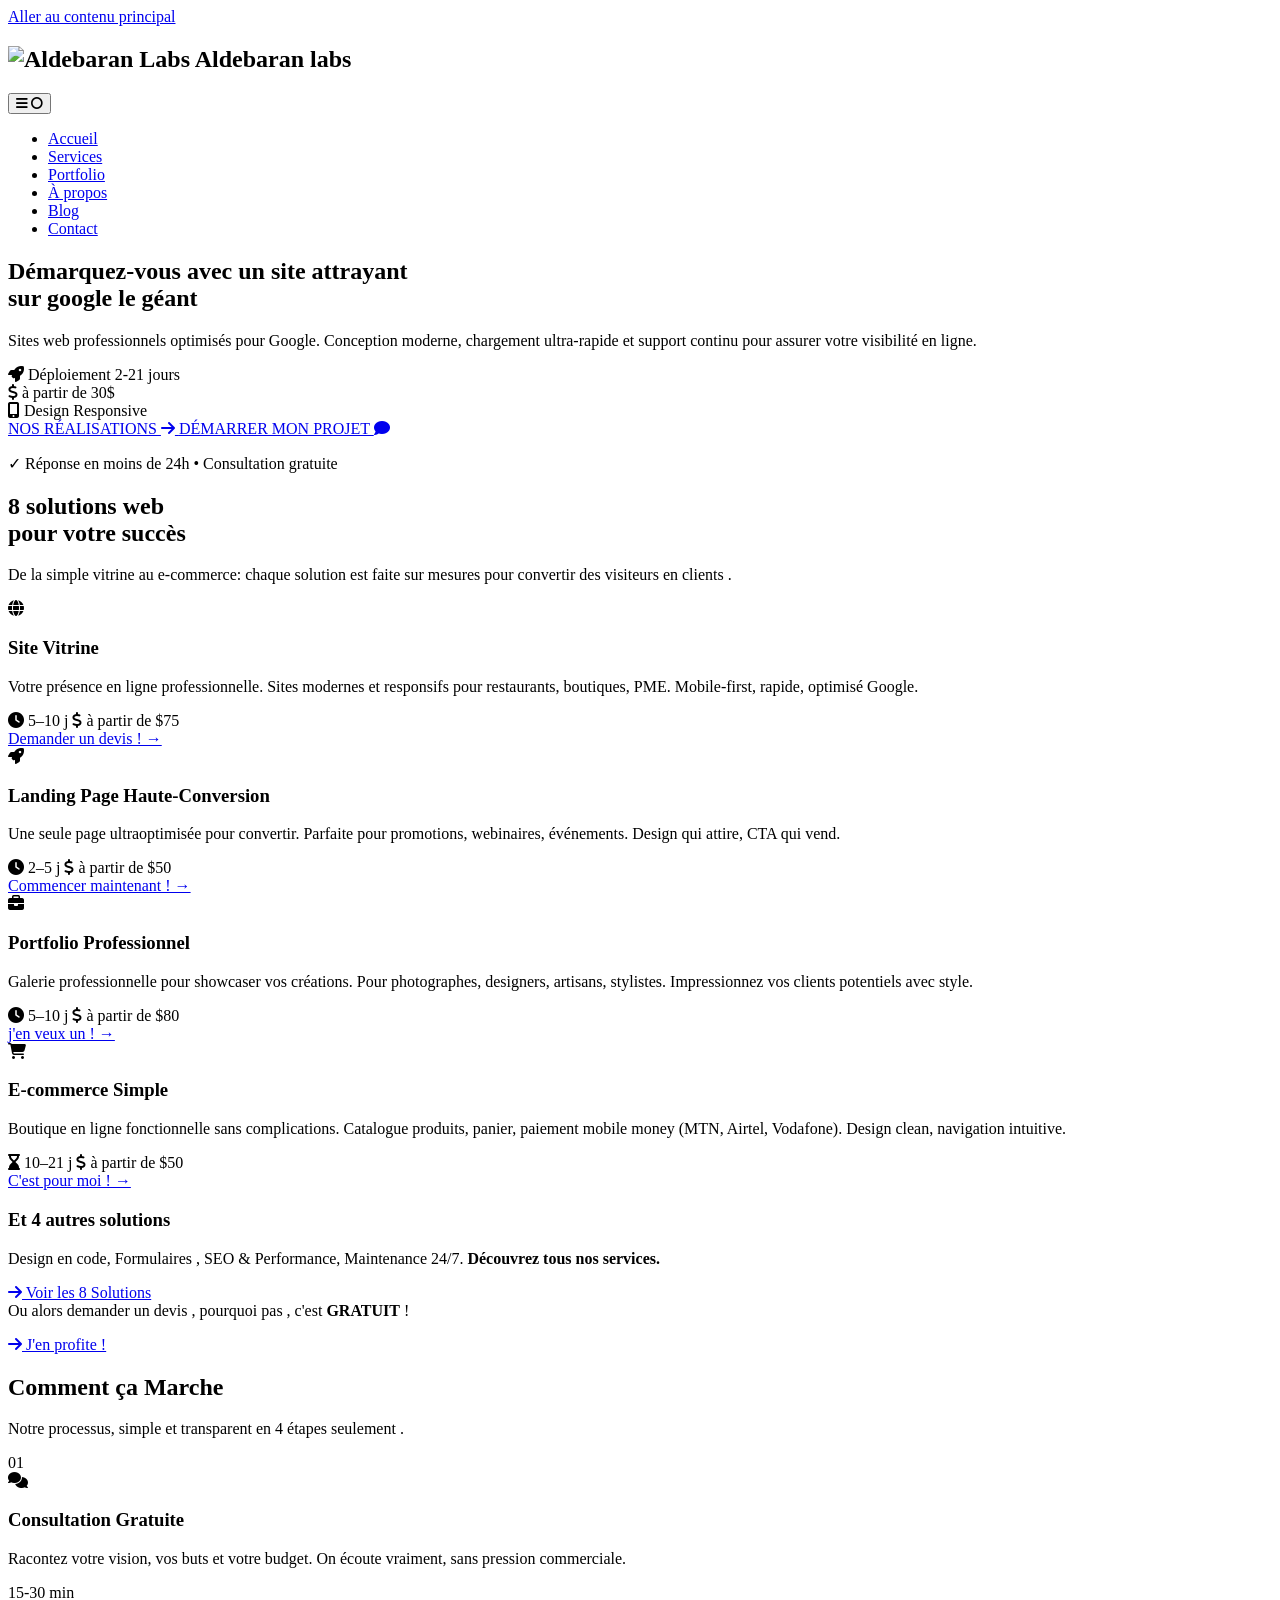
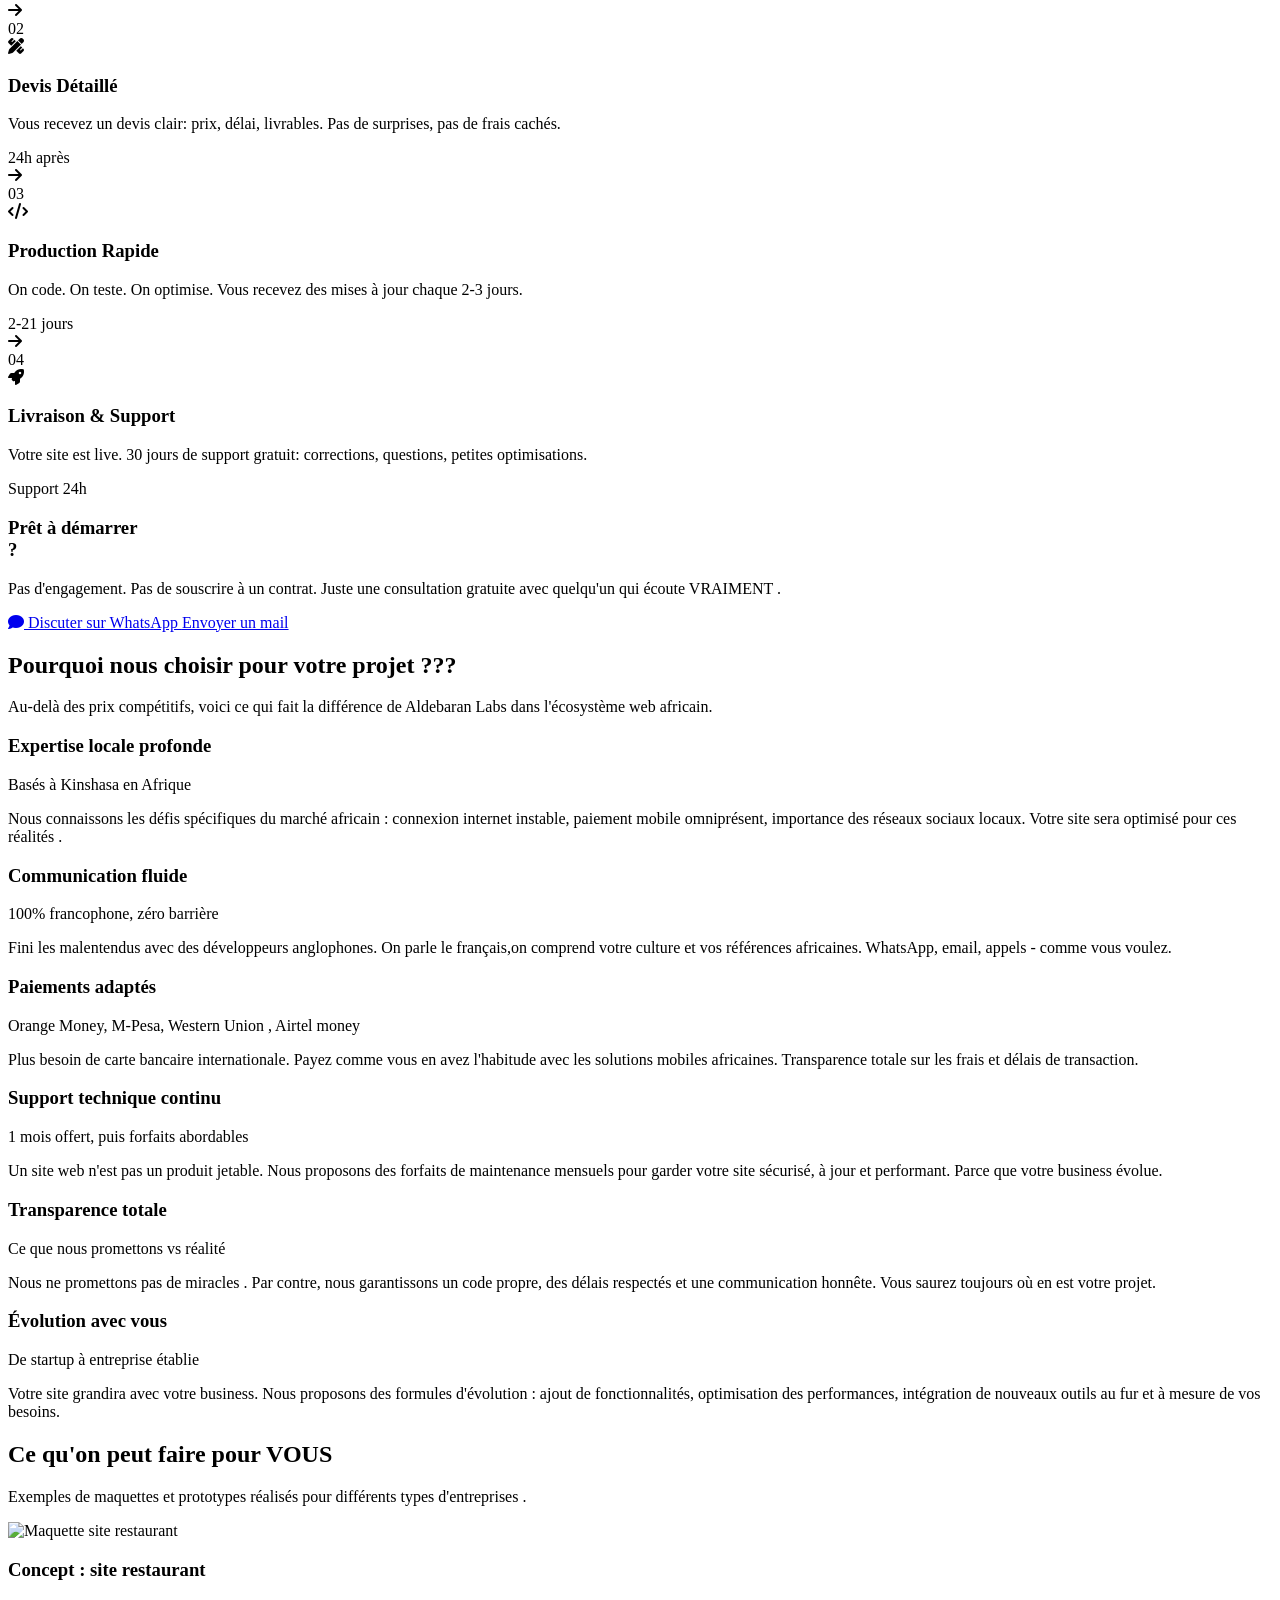
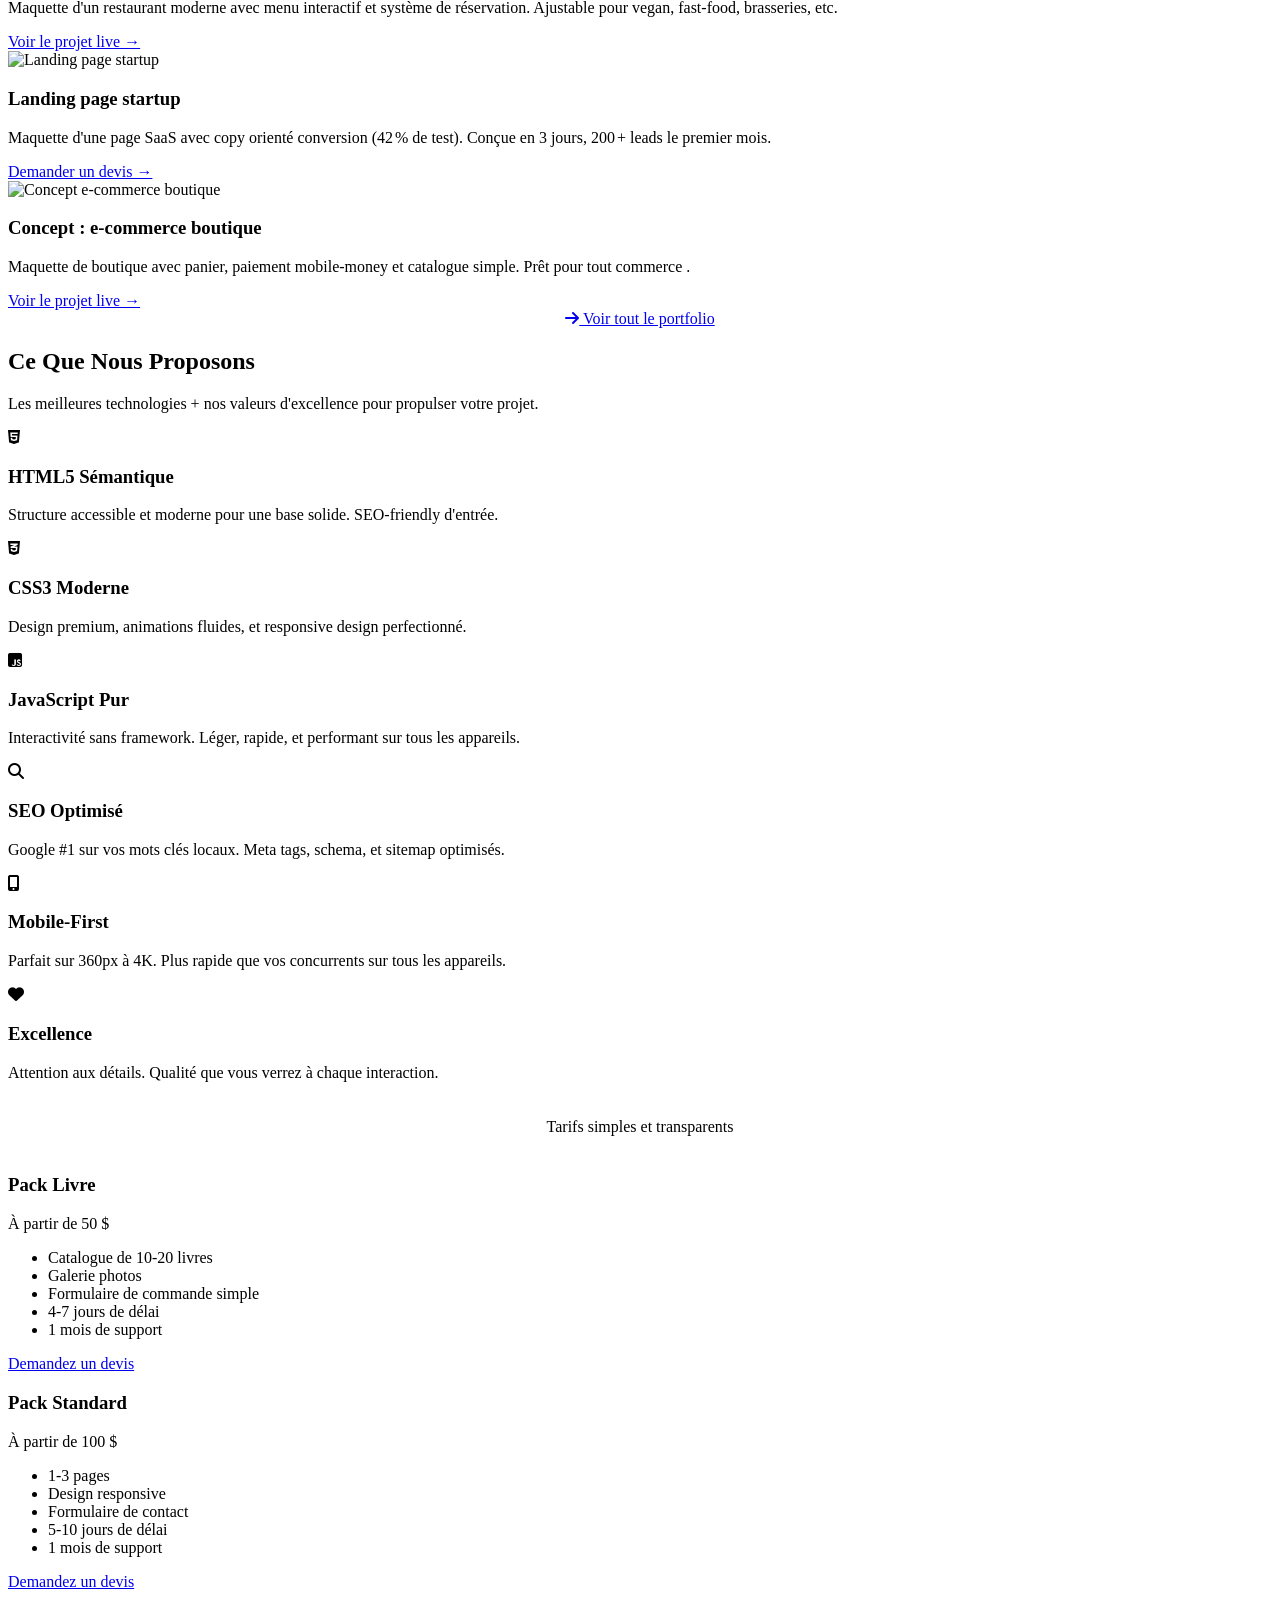
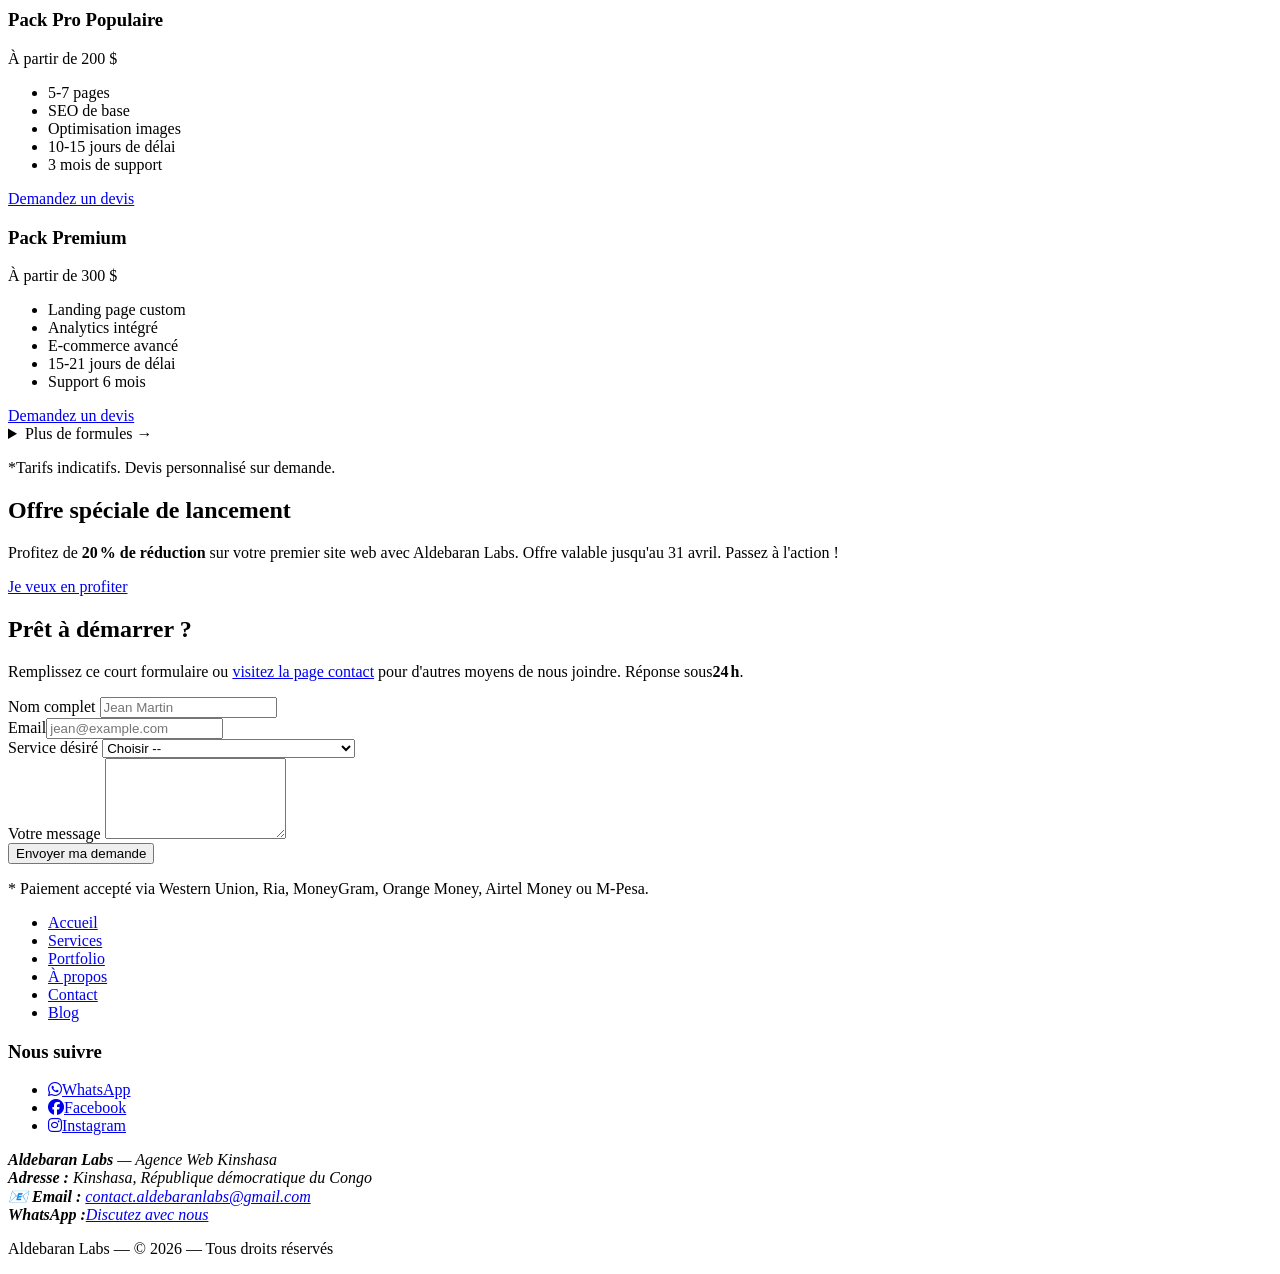
==== index.html @ f5582fbc "Add files via upload" ====
<!DOCTYPE html>
<html lang="fr">
  <head>
    <script async="" src="https://www.googletagmanager.com/gtag/js?id=G-7G15H2L7L8">
    </script>
    <script>
      window.dataLayer = window.dataLayer || [];
      function gtag(){dataLayer.push(arguments);}
      gtag('js', new Date());
      gtag('config', 'G-7G15H2L7L8', {
      anonymize_ip: true
      });
    </script>
    <meta charset="utf-8"/>
    <meta content="width=device-width, initial-scale=1.0" name="viewport"/>
    <meta content="Boostez votre activité avec un site web visible sur GOOGLE,sites web moderne et efficace sur mesure pour entreprises et particuliers. Prix $30-300, délai 2-21 jours, 30j support gratuit." name="description"/>
    <meta content="freelancer web Kinshasa, création site Kinshasa RDC, e-commerce simple livres, site vitrine restaurant Kinshasa, developer web francophone, landing page, portfolio artiste Kinshasa" name="keywords"/>
    <meta content="Aldebaran Labs" name="author"/>
    <meta content="index, follow, max-snippet:-1, max-image-preview:large, max-video-preview:-1" name="robots"/>
    <meta content="website" property="og:type"/>
    <meta content="Aldebaran Labs — Agence Web Kinshasa | Sites web qui convertissent" property="og:title"/>
    <meta content="Création de sites web pour restaurants, PME et artisans à Kinshasa. E-commerce simple, portfolios, landing pages. $30-300, délai 2-21 jours, 30j support gratuit." property="og:description"/>
    <meta content="https://aldebaranlabs.netlify.app/assets/images/logo-aldebaran-labs.svg" property="og:image"/>
    <meta content="https://aldebaranlabs.netlify.app/" property="og:url"/>
    <meta content="fr_CD" property="og:locale"/>
    <meta content="summary_large_image" name="twitter:card"/>
    <meta content="Aldebaran Labs — Agence Web Kinshasa" name="twitter:title"/>
    <meta content="Sites web qui convertissent. Kinshasa. Freelancer local." name="twitter:description"/>
    <meta content="https://aldebaranlabs.netlify.app/assets/images/logo-aldebaran-labs.svg" name="twitter:image"/>
    <meta content="#2ECFA9" name="theme-color"/>
    <meta content="yes" name="mobile-web-app-capable"/>
    <meta content="yes" name="apple-mobile-web-app-capable"/>
    <meta content="black-translucent" name="apple-mobile-web-app-status-bar-style"/>
    <!-- Favicon: use simplified hexagon SVG for best compatibility at small sizes -->
    <link href="./assets/images/logo-aldebaran-labs.svg" rel="icon" type="image/svg+xml"/>
    <link href="./assets/images/logo-aldebaran-labs.svg" rel="alternate icon" sizes="32x32"/>
    <link href="https://cdnjs.cloudflare.com/ajax/libs/font-awesome/6.4.0/css/all.min.css" rel="stylesheet"/>
    <link as="font" crossorigin="" href="./assets/typos/Inter/Inter-VariableFont_opsz,wght.ttf" rel="preload" type="font/ttf"/>
    <link href="./css/index.css" rel="stylesheet"/>
    <title>
      Aldebaran Labs | Sites web sur mesures modernes et  efficaces
    </title>
    <!-- LocalBusiness + Organization Schema -->
    <script type="application/ld+json">
      {
      "@context": "https://schema.org",
      "@type": "Organization",
      "name": "Aldebaran Labs",
      "url": "https://aldebaranlabs.netlify.app/",
      "logo": "https://aldebaranlabs.netlify.app/assets/images/logo-aldebaran-labs.svg",
      "description": "Entreprise web francophone spécialisé dans la création de sites vitrines, landing pages, portfolios et e-commerce simple pour PME, restaurants et artisans à Kinshasa, RDC. Pas de backend complexe.",
      "telephone": "+243",
      "email": "contact.aldebaranlabs@gmail.com",
      "address": {
      "@type": "PostalAddress",
      "streetAddress": "DAIPN",
      "addressLocality": "N'sele",
      "addressRegion": "Kinshasa",
      "addressCountry": "CD"
      },
      "areaServed": [
      {"@type": "City", "name": "Kinshasa"},
      {"@type": "Country", "name": "République Démocratique du Congo"},
      {"@type": "Country", "name": "Afrique"}
      ],
      "sameAs": [
      "https://www.facebook.com/profile.php?id=61587508764470",
      "https://www.instagram.com/aldebaranlabs/",
      "https://wa.me/243859367449"
      ]
      }
    </script>
    <!-- LocalBusiness for Google My Business -->
    <script type="application/ld+json">
      {
      "@context": "https://schema.org",
      "@type": "LocalBusiness",
      "name": "Aldebaran Labs",
      "image": "https://aldebaranlabs.netlify.app/assets/images/logo-aldebaran-labs.svg",
      "description": "Agence web créant des sites vitrines, landing pages, portfolios et solutions e-commerce pour restaurants, PME et artisans à Kinshasa.",
      "url": "https://aldebaranlabs.netlify.app/",
      "email": "contact.aldebaranlabs@gmail.com",
      "address": {
      "@type": "PostalAddress",
      "streetAddress": "Kinshasa, RDC",
      "addressLocality": "Kinshasa",
      "addressCountry": "CD"
      },
      "priceRange": "$30-$300",
      "serviceType": "Web Design & Development"
      }
    </script>
    <!-- Service Schema -->
    <script type="application/ld+json">
      {
      "@context": "https://schema.org",
      "@type": "Service",
      "name": "Création de sites web professionnels",
      "description": "Création de sites web professionnels (vitrines, landing pages, portfolios, e-commerce simple) pour PME, restaurants et artisans à Kinshasa.",
      "provider": {
      "@type": "Organization",
      "name": "Aldebaran Labs"
      },
      "areaServed": "Kinshasa, République Démocratique du Congo",
      "hasOfferingType": "ProfessionalService",
      "priceRange": "USD30-300"
      }
    </script>
    <!-- FAQPage Schema -->
    <script type="application/ld+json">
      {
      "@context": "https://schema.org",
      "@type": "FAQPage",
      "mainEntity": [
      {
      "@type": "Question",
      "name": "Quel est le délai de création d'un site web?",
      "acceptedAnswer": {
      "@type": "Answer",
      "text": "Cela dépend du service: E-commerce simple 7-21 jours, site vitrine 5-10 jours, landing page 3-5 jours, sites premium 15-21 jours. Je discute des délais précis lors du briefing initial."
      }
      },
      {
      "@type": "Question",
      "name": "Quel est le prix d'un site web?",
      "acceptedAnswer": {
      "@type": "Answer",
      "text": "Mes tarifs: E-commerce simple $100+, site vitrine $75+, site standard $200+, projet premium $300+. Prix transparent, pas de cachés. Devis détaillé avant de commencer."
      }
      },
      {
      "@type": "Question",
      "name": "Incluez-vous le support après livraison?",
      "acceptedAnswer": {
      "@type": "Answer",
      "text": "Oui! 30 jours de support gratuit inclus pour chaque projet. Corrections, questions, optimisations — tout est gratuit le premier mois."
      }
      },
      {
      "@type": "Question",
      "name": "Quels modes de paiement acceptez-vous?",
      "acceptedAnswer": {
      "@type": "Answer",
      "text": "Western Union, MoneyGram, Ria, Orange Money, Airtel Money, M-pesa. Paiement en 30% acompte + 70% à la livraison."
      }
      }
      ]
      }
    </script>
  </head>
  <body>
    <a class="skip-link" href="#main">
      Aller au contenu principal
    </a>
    <header data-animation="InUp">
      <h2 aria-label="Aldebaran Labs" class="logo">
        <img alt="Aldebaran Labs" class="logo-img" src="./assets/images/logo-aldebaran-labs.svg"/>
        <span class="logo-text">
          Aldebaran
          <span class="labs-text">
            labs
          </span>
        </span>
      </h2>
      <nav aria-label="Navigation principale">
        <button aria-controls="main-navigation" aria-expanded="false" aria-label="Ouvrir le menu" id="btn_menu" title="menu de navigation">
          <i aria-hidden="true" class="fas fa-bars icon-menu">
            o
          </i>
        </button>
        <div class="nav_content" id="main-navigation" role="navigation">
          <ul>
            <li>
              <a href="index.html">
                Accueil
              </a>
            </li>
            <li>
              <a href="services.html">
                Services
              </a>
            </li>
            <li>
              <a href="portfolio.html">
                Portfolio
              </a>
            </li>
            <li>
              <a href="about.html">
                À propos
              </a>
            </li>
            <li>
              <a href="blog.aldebaranlabs.netlify.app">
                Blog
              </a>
            </li>
            <li>
              <a href="contact.html">
                Contact
              </a>
            </li>
          </ul>
        </div>
      </nav>
    </header>
    <main id="main">
      <!-- SECTION 1 : HERO PREMIUM SPECTACULAIRE -->
      <section aria-labelledby="hero-title" class="hero_section hero--large" data-animation="InUp">
        <div class="hero-content">
          <h1 class="hero-title" id="hero-title">
            Démarquez-vous avec un site
            <span class="gradient-text">
              attrayant
              <br/>
              sur google le géant
            </span>
          </h1>
          <!-- Description - Premium -->
          <p class="hero-subtext">
            Sites web professionnels optimisés pour Google. Conception moderne, chargement ultra-rapide et support continu pour assurer votre visibilité en ligne.
          </p>
          <!-- Features Quick Highlight -->
          <div class="hero-features">
            <div class="feature-chip">
              <i class="fas fa-rocket">
              </i>
              <span>
                Déploiement 2-21 jours
              </span>
            </div>
            <div class="feature-chip">
              <i class="fas fa-dollar">
              </i>
              <span>
                à partir de 30$
              </span>
            </div>
            <div class="feature-chip">
              <i class="fas fa-mobile-alt">
              </i>
              <span>
                Design Responsive
              </span>
            </div>
          </div>
          <!-- CTA Buttons Premium avec Animation -->
          <div class="hero-actions">
            <a class="btn btn-outline" href="#showcase"  data-animation="InUp">
              <span class="btn-text">
                NOS RÉALISATIONS
              </span>
              <span class="btn-icon">
                <i class="fas fa-arrow-right">
                </i>
              </span>
            </a>
            <a class="btn btn-primary btn-pulse" href="contact.html" data-animation="InUp">
              <span class="btn-text">
                DÉMARRER MON PROJET
              </span>
              <span class="btn-icon">
                <i class="fas fa-comment">
                </i>
              </span>
            </a>
          </div>
          <p class="hero-note auto-47">
            <span class="note-badge">
              ✓
            </span>
            Réponse en moins de 24h • Consultation gratuite
          </p>
        </div>
        <!-- Decorative elements -->
        <div class="auto-48">
        </div>
        <div class="auto-49">
        </div>
        <div class="auto-50">
        </div>
      </section>
      <!-- SECTION 2 : SOLUTIONS (TEASER) -->
      <section class="services-section" id="services" data-animation="InUp">
        <div class="container">
          <!-- Section Header -->
          <div class="section-header">
            <h2 class="section-title">
              8 solutions web
              <br/>
              <span class="gradient-text">
                pour votre succès
              </span>
            </h2>
            <p class="section-subtext">
              De la simple vitrine au e-commerce: chaque solution est faite sur mesures pour convertir des visiteurs en clients .
            </p>
          </div>
          <div class="services-grid">
            <!-- 1. SITE VITRINE -->
            <article class="service-card service-card--emerald" id="vitrine" data-animation="InUp">
              <div class="service-card__icon">
                <i class="fas fa-globe">
                </i>
              </div>
              <h3 class="service-card__title">
                Site Vitrine
              </h3>
              <p class="service-card__desc">
                Votre présence en ligne professionnelle. Sites modernes et responsifs pour restaurants, boutiques, PME. Mobile-first, rapide, optimisé Google.
              </p>
              <div class="service-card__meta">
                <span class="service-meta__item">
                  <i class="fas fa-clock" >
                  </i>
                  5–10 j
                </span>
                <span class="service-meta__item">
                  <i class="fas fa-dollar-sign">
                  </i>
                  à partir de $75
                </span>
              </div>
              <a class="service-card__link" href="#contact">
                Demander un devis ! →
              </a>
            </article>
            <!-- 2. LANDING PAGE -->
            <article class="service-card service-card--cyan" id="landing" data-animation="InUp">
              <div class="service-card__icon">
                <i class="fas fa-rocket">
                </i>
              </div>
              <h3 class="service-card__title">
                Landing Page Haute-Conversion
              </h3>
              <p class="service-card__desc">
                Une seule page ultraoptimisée pour convertir. Parfaite pour promotions, webinaires, événements. Design qui attire, CTA qui vend.
              </p>
              <div class="service-card__meta">
                <span class="service-meta__item">
                  <i class="fas fa-clock">
                  </i>
                  2–5 j
                </span>
                <span class="service-meta__item">
                  <i class="fas fa-dollar-sign">
                  </i>
                  à partir de $50
                </span>
              </div>
              <a class="service-card__link" href="#contact">
                Commencer maintenant ! →
              </a>
            </article>
            <!-- 3. PORTFOLIO -->
            <article class="service-card service-card--indigo" id="portfolio" data-animation="InUp">
              <div class="service-card__icon">
                <i class="fas fa-briefcase">
                </i>
              </div>
              <h3 class="service-card__title">
                Portfolio Professionnel
              </h3>
              <p class="service-card__desc">
                Galerie professionnelle pour showcaser vos créations. Pour photographes, designers, artisans, stylistes. Impressionnez vos clients potentiels avec style.
              </p>
              <div class="service-card__meta">
                <span class="service-meta__item">
                  <i class="fas fa-clock">
                  </i>
                  5–10 j
                </span>
                <span class="service-meta__item">
                  <i class="fas fa-dollar-sign">
                  </i>
                  à partir de $80
                </span>
              </div>
              <a class="service-card__link" href="contact.html">
               j'en veux un ! →
              </a>
            </article>
            <!-- 8. E-COMMERCE SIMPLE -->
            <article class="service-card service-card--cyan" id="ecommerce" data-animation="InUp">
              <div class="service-card__icon">
                <i class="fas fa-shopping-cart">
                </i>
              </div>
              <h3 class="service-card__title">
                E-commerce Simple
              </h3>
              <p class="service-card__desc">
                Boutique en ligne fonctionnelle sans complications. Catalogue produits, panier, paiement mobile money (MTN, Airtel, Vodafone). Design clean, navigation intuitive.
              </p>
              <div class="service-card__meta">
                <span class="service-meta__item">
                  <i class="fas fa-hourglass-end">
                  </i>
                  10–21 j
                </span>
                <span class="service-meta__item">
                  <i class="fas fa-dollar-sign">
                  </i>
                  à partir de $50
                </span>
              </div>
              <a class="service-card__link" href="#contact">
                C'est pour moi ! →
              </a>
            </article>
            <!-- CTA Section -->
            <div class="services-cta">
              <h3>
                Et 4 autres solutions
              </h3>
              <p style="color: black;">
                Design en code, Formulaires , SEO &amp; Performance, Maintenance 24/7.
                <strong>
                  Découvrez tous nos services.
                </strong>
              </p>
              <a class="btn btn-primary btn-pulse" href="services.html">
                <i class="fas fa-arrow-right">
                </i>
                Voir les 8 Solutions
              </a>
              <p style="color: black; font-size: var(--font-size-lg); margin-top: var(--spacing-md);">Ou alors demander un devis , pourquoi pas , c'est <strong>GRATUIT</strong> !</p>
              <a class="btn btn-primary btn-pulse" href="contact.html">
                <i class="fas fa-arrow-right">
                </i>
                J'en profite !
              </a>
            </div>
          </div>
      </section>
      <!-- SECTION: NOTRE APPROCHE (Comment ça marche) -->
      <section aria-labelledby="approach-title" class="approach-section" id="pourquoi">
        <div class="container-xl">
          <div class="approach-header" data-animation="InUp">
            <h2 class="approach-title" id="approach-title">
              Comment ça Marche
              <span style="background: var(--gradient-emerald); background-clip: text; -webkit-background-clip: text ;
                -webkit-text-fill-color: transparent;">
                ?
              </span>
            </h2>
            <p class="approach-subtitle">
              Notre processus, simple et transparent en 4 étapes seulement .
            </p>
          </div>
          <div class="approach-grid">
            <!-- Step 1 -->
            <div class="approach-card">
              <div class="approach-step">
                01
              </div>
              <div class="approach-icon">
                <i class="fas fa-comments">
                </i>
              </div>
              <h3>
                Consultation Gratuite
              </h3>
              <p>
                Racontez votre vision, vos buts et votre budget. On écoute vraiment, sans pression commerciale.
              </p>
              <div class="approach-indicator">
                15-30 min
              </div>
            </div>
            <!-- Arrow -->
            <div class="approach-arrow">
              <i class="fas fa-arrow-right">
              </i>
            </div>
            <!-- Step 2 -->
            <div class="approach-card">
              <div class="approach-step">
                02
              </div>
              <div class="approach-icon">
                <i class="fas fa-pencil-ruler">
                </i>
              </div>
              <h3>
                Devis Détaillé
              </h3>
              <p>
                Vous recevez un devis clair: prix, délai, livrables. Pas de surprises, pas de frais cachés.
              </p>
              <div class="approach-indicator">
                24h après
              </div>
            </div>
            <!-- Arrow -->
            <div class="approach-arrow mobile-hidden">
              <i class="fas fa-arrow-right">
              </i>
            </div>
            <!-- Step 3 -->
            <div class="approach-card">
              <div class="approach-step">
                03
              </div>
              <div class="approach-icon">
                <i class="fas fa-code">
                </i>
              </div>
              <h3>
                Production Rapide
              </h3>
              <p>
                On code. On teste. On optimise. Vous recevez des mises à jour chaque 2-3 jours.
              </p>
              <div class="approach-indicator">
                2-21 jours
              </div>
            </div>
            <!-- Arrow -->
            <div class="approach-arrow">
              <i class="fas fa-arrow-right">
              </i>
            </div>
            <!-- Step 4 -->
            <div class="approach-card">
              <div class="approach-step">
                04
              </div>
              <div class="approach-icon">
                <i class="fas fa-rocket">
                </i>
              </div>
              <h3>
                Livraison &amp; Support
              </h3>
              <p>
                Votre site est live. 30 jours de support gratuit: corrections, questions, petites optimisations.
              </p>
              <div class="approach-indicator">
                Support 24h
              </div>
            </div>
          </div>
          <!-- CTA Section -->
          <div class="approach-cta-box">
            <h3>
              Prêt à démarrer <br>
              ?
            </h3>
            <p>
              Pas d'engagement. Pas de souscrire à un contrat. Juste une consultation gratuite avec quelqu'un qui écoute 
              VRAIMENT
              .
            </p>
            <div class="approach-buttons">
              <a class="btn btn-primary btn-pulse cta-approch" href="https://wa.me/243859367449">
                <i class="fas fa-comment">
                </i>
                Discuter sur WhatsApp
              </a>
              <a class="btn btn-outline cta-approch-2" href="mailto:contact.aldebaranlabs@gmail.com">
                Envoyer un mail
              </a>
              <!-- Decorative elements -->
              <div class="auto-48">
              </div>
              <div class="auto-49">
              </div>
              <div class="auto-50">
              </div>
            </div>
          </div>
          <!-- Decorative elements -->
          <div class="auto-48">
          </div>
          <div class="auto-49">
          </div>
          <div class="auto-50">
          </div>
      </section>
      <section class="why-us" data-animation="InUp">
        <div class="container">
          <h2>Pourquoi nous choisir pour votre projet ???</h2>
          <p>Au-delà des prix compétitifs, voici ce qui fait la différence de Aldebaran Labs dans l'écosystème web africain.</p>
          <div class="auto-272">
          <!-- Avantage 1: Expertise locale -->
            <div class="advantage-card auto-273">
              <div class="auto-274">
                <div>
                    <h3>Expertise locale profonde</h3>
                    <p>Basés à Kinshasa en Afrique</p>
                </div>
              </div>
              <p class="auto-278">
                Nous connaissons les défis spécifiques du marché africain : connexion internet instable, paiement mobile omniprésent, importance des réseaux sociaux locaux. Votre site sera optimisé pour ces réalités .</p>
            </div>
            <!-- Avantage 2: Support francophone -->
            <div class="advantage-card auto-279">
              <div class="auto-274">
                <div>
                  <h3>Communication fluide</h3>
                  <p>100% francophone, zéro barrière</p>
                </div>
              </div>
              <p>
                Fini les malentendus avec des développeurs anglophones. On parle le français,on comprend votre culture et vos références africaines. WhatsApp, email, appels - comme vous voulez.</p>
            </div>
            <!-- Avantage 3: Paiements locaux -->
            <div class="advantage-card auto-281">
              <div class="auto-274">
                <div>
                  <h3>Paiements adaptés</h3>
                  <p>Orange Money, M-Pesa, Western Union , Airtel money</p>
                </div>
              </div>
              <p>
                Plus besoin de carte bancaire internationale. Payez comme vous en avez l'habitude avec les solutions mobiles africaines. Transparence totale sur les frais et délais de transaction.
              </p>
            </div>
            <!-- Avantage 4: Maintenance incluse -->
            <div class="advantage-card auto-273">
              <div class="auto-274">
                <div>
                  <h3 class="auto-276">
                    Support technique continu
                  </h3>
                  <p class="auto-277">
                    1 mois offert, puis forfaits abordables
                  </p>
                </div>
              </div>
              <p class="auto-278">
                Un site web n'est pas un produit jetable. Nous proposons des forfaits de maintenance mensuels pour garder votre site sécurisé, à jour et performant. Parce que votre business évolue.
              </p>
            </div>
            <!-- Avantage 5: Transparence -->
            <div class="advantage-card auto-279">
              <div class="auto-274">
                <div>
                  <h3 class="auto-276">
                    Transparence totale
                  </h3>
                  <p class="auto-277">
                    Ce que nous promettons vs réalité
                  </p>
                </div>
              </div>
              <p class="auto-278">
                Nous ne promettons pas de miracles . Par contre, nous garantissons un code propre, des délais respectés et une communication honnête. Vous saurez toujours où en est votre projet.
              </p>
            </div>
            <!-- Avantage 6: Évolution -->
            <div class="advantage-card auto-281">
              <div class="auto-274">
                <div>
                  <h3 class="auto-276">
                    Évolution avec vous
                  </h3>
                  <p class="auto-277">
                    De startup à entreprise établie
                  </p>
                </div>
              </div>
              <p class="auto-278">
                Votre site grandira avec votre business. Nous proposons des formules d'évolution : ajout de fonctionnalités, optimisation des performances, intégration de nouveaux outils au fur et à mesure de vos besoins.
              </p>
            </div>
          </div>
        </div>
      </section>
      <!-- SECTION 4 : PORTFOLIO -->
      <section class="sect-portfolio" id="showcase">
        <div class="container">
          <div class="section-header">
            <h2 class="section-title">
              Ce qu'on peut faire pour VOUS
            </h2>
            <p class="section-subtext">
              Exemples de maquettes et prototypes réalisés pour différents types d'entreprises .
            </p>
          </div>
          <div class="portfolio-grid">
            <article class="project-card" data-animation="fadeInUp" tabindex="0">
              <div class="project-image">
                <img src="./assets/images/maison-verde.png" alt="Maquette site restaurant">
              </div>
              <h3>Concept : site restaurant</h3>
              <p>Maquette d'un restaurant moderne avec menu interactif et système de réservation. Ajustable pour vegan, fast‑food, brasseries, etc.</p>
                  <a class="btn btn-primary btn-sm" href="maison-verde.netlify.app">
                    Voir le projet live →</a>
            </article>
            <article class="project-card" data-animation="fadeInUp" tabindex="0">
              <div class="project-image">
                <img src="./assets/images/landing-page.png" alt="Landing page startup" width="100% ">
              </div>
              <h3>
                Landing page startup</h3>
                <p>
                  Maquette d'une page SaaS avec copy orienté conversion (42 % de test). Conçue en 3 jours, 200 + leads le premier mois.</p>
                  <a class="btn btn-primary btn-sm" href="contact.html">
                    Demander un devis →</a>
            </article>
            <article class="project-card" data-animation="fadeInUp" tabindex="0">
              <div class="project-image">
                <img src="./assets/images/cody-shop.netlify.app_.png" alt="Concept e-commerce boutique">
              </div>
              <h3>Concept : e‑commerce boutique</h3>
              <p>Maquette de boutique avec panier, paiement mobile-money et catalogue simple. Prêt pour tout commerce .</p>
              <a class="btn btn-primary btn-sm" href="cody-shop.netlify.app">
                Voir le projet live →</a>
            </article>
            <div class="showcase-cta" style="text-align:center; margin-top:var(--spacing-xl);">
              <a class="btn btn-primary btn-pulse" href="portfolio.html"> <i class="fas fa-arrow-right"> </i> Voir tout le portfolio</a>
            </div>
          </div>
        </div>
      </section>
      <section aria-labelledby="valeurs-title" class="sect-values" id="valeurs">
        <div class="container">
          <div class="section-header">
            <h2 class="section-title" id="valeurs-title"> Ce Que Nous <span class="highlight">   Proposons</span> </h2> <p class="section-subtext">   Les meilleures technologies + nos valeurs d'excellence pour propulser votre projet. </p>
          </div>
          <div class="values-grid">
            <!-- Value 1: HTML5 -->
             <article class="value-card" data-animation="fadeInUp">
              <div class="value-icon">
                <i class="fab fa-html5"></i>
              </div>
              <h3>HTML5 Sémantique</h3>
              <p> Structure accessible et moderne pour une base solide. SEO-friendly d'entrée.</p>
            </article>
            <!-- Value 2: CSS3 -->
            <article class="value-card" data-animation="fadeInUp">
              <div class="value-icon">
                <i class="fab fa-css3-alt"></i>
              </div>
              <h3>CSS3 Moderne</h3>
              <p>Design premium, animations fluides, et responsive design perfectionné.</p>
            </article>
            <!-- Value 3: JavaScript -->
            <article class="value-card" data-animation="fadeInUp">
              <div class="value-icon"><i class="fab fa-js-square"></i></div>           <h3>JavaScript Pur</h3>
              <p>Interactivité sans framework. Léger, rapide, et performant sur tous les appareils.</p>
            </article>
            <!-- Value 4: SEO -->
             <article class="value-card" data-animation="fadeInUp">
              <div class="value-icon"><i class="fas fa-search"></i></div>
              <h3>SEO Optimisé</h3>
              <p> Google #1 sur vos mots clés locaux. Meta tags, schema, et sitemap optimisés.</p>
            </article>
            <!-- Value 5: Mobile -->
            <article class="value-card" data-animation="fadeInUp">
              <div class="value-icon"><i class="fas fa-mobile-alt"></i>
              </div><h3>Mobile-First</h3>
              <p>Parfait sur 360px à 4K. Plus rapide que vos concurrents sur tous les appareils.</p>
            </article>
            <!-- Value 6: Excellence -->
            <article class="value-card" data-animation="fadeInUp">
              <div class="value-icon"><i class="fas fa-heart"></i>
              </div>
              <h3>Excellence</h3>
              <p>Attention aux détails. Qualité que vous verrez à chaque interaction.</p>
            </article>
          </div>
        </div>
      </section>
      <!-- SECTION 5 : PRICING TEASER -->
      <section aria-labelledby="pricing-title" class="pricing" id="pricing">
        <h2 data-animation="fadeInUp" id="pricing-title" style="text-align: center; font-size: var(--font-size-1xl); font-weight:500; padding: 20px;">Tarifs simples et transparents</h2>
        <div class="pricing-grid">
          <article class="pricing-card" data-animation="fadeInUp">
            <h3>Pack Livre</h3>
            <p class="price">À partir de 50&nbsp;$</p>
            <ul>
              <li> Catalogue de 10‑20 livres</li>
              <li>Galerie photos</li>
              <li>Formulaire de commande simple</li>                                       <li>4‑7 jours de délai</li>
              <li>1 mois de support</li>
            </ul>
            <a href="#contact" class="btn btn-primary pricing-cta">Demandez un devis</a>
          </article>
          <article class="pricing-card" data-animation="fadeInUp">
            <h3>Pack Standard</h3>
            <p class="price">À partir de 100&nbsp;$</p>
            <ul>
              <li>1‑3 pages</li>
              <li>Design responsive</li>                                                     <li>Formulaire de contact</li>
              <li>5‑10 jours de délai</li>
              <li>1 mois de support</li>
            </ul>
            <a href="#contact" class="btn btn-primary pricing-cta">Demandez un devis</a>
          </article>
          <article class="pricing-card popular" data-animation="fadeInUp">
            <h3> Pack Pro <span class="badge badge--muted"> Populaire</span></h3>
            <p class="price"> À partir de 200&nbsp;$</p>
            <ul>
              <li> 5‑7 pages</li>
              <li> SEO de base</li>
              <li> Optimisation images</li>
              <li> 10‑15 jours de délai</li>
              <li> 3 mois de support</li>
            </ul> <a href="#contact" class="btn btn-primary pricing-cta"> Demandez un devis</a>
          </article>
          <article class="pricing-card" data-animation="fadeInUp">
            <h3> Pack Premium</h3>
            <p class="price"> À partir de 300&nbsp;$</p>
            <ul>
              <li> Landing page custom</li>
              <li> Analytics intégré</li>
              <li> E‑commerce avancé</li>
              <li> 15‑21 jours de délai</li>
              <li> Support 6 mois</li>
            </ul>
            <a href="#contact" class="btn btn-primary pricing-cta"> Demandez un devis</a>
          </article>
        </div>
        <details class="pricing-more" data-animation="fadeInUp">
          <summary> Plus de formules &rarr;</summary>
          <div class="more-packs">
            <article class="pricing-card small">
              <h3> Maintenance</h3>
              <p class="price">À partir de 20&nbsp;$/mois</p>
              <ul>
                <li> Mises à jour régulières</li>
                <li>Corrections de bugs</li>
                <li> Assistance 24/7</li>
              </ul>
              <a href="#contact" class="btn btn-outline pricing-cta"> En savoir plus</a>
            </article>
            <article class="pricing-card small">
              <h3>SEO Avancé</h3>
              <p class="price"> + 50&nbsp;$</p>
              <ul>
                <li>Audit complet</li>
                <li>Optimisation mots-clés</li>
                <li>Rapport mensuel</li>
              </ul>
              <a href="#contact" class="btn btn-outline pricing-cta">Ajouter au pack</a>
            </article>
            <article class="pricing-card small"><h3>Support 1 an</h3>                   <p class="price">À partir de 30&nbsp;$/mois</p>
              <ul>
                <li>Mises à jour CM</li>
                <li>Assistance priority</li>
                <li>Monitoring du site</li>
              </ul>
              <a href="#contact" class="btn btn-outline pricing-cta">Choisir</a>
            </article>
            <article class="pricing-card small">
              <h3>Site sur‑mesure</h3>
              <p class="price">Contactez‑nous</p>
              <p> Fonctions avancées, intégrations personnalisées et budget flexible.</p>
              <a href="#contact" class="btn btn-outline pricing-cta">Discuter projet</a>
            </article>
          </div>
        </details>
        <p class="pricing-note" data-animation="fadeInUp">*Tarifs indicatifs. Devis personnalisé sur demande.</p>
      </section>
      <!-- SECTION 6 : PROMO OFFRE SPÉCIALE -->
      <section class="promo-offer" data-animation="fadeInUp">
        <div class="container">
          <h2 class="promo-title">Offre spéciale de lancement</h2>
          <p class="promo-text">Profitez de<strong> 20 % de réduction</strong> sur votre premier site web avec Aldebaran Labs. Offre valable jusqu'au 31 avril. Passez à l'action !</p>
          <a href="#contact" class="btn btn-primary btn-lg promo-cta">Je veux en profiter</a>
        </div>
      </section>
      <!-- SECTION 7 : FORMULAIRE DE CONTACT -->
      <section aria-labelledby="contact-title" class="contact-section" id="contact">
        <h2 data-animation="fadeInUp" id="contact-title">Prêt à démarrer ?</h2>
        <p class="contact-intro" data-animation="fadeInUp">Remplissez ce court formulaire ou <a href="contact.html">visitez la page contact</a> pour d'autres moyens de nous joindre. Réponse sous<strong>24 h</strong>.</p>
        <form action="https://formspree.io/f/mkgdzjvw" class="contact-form" data-animation="fadeInUp" method="POST">
          <div class="contact-form__group">
            <label class="contact-form__label" for="name">Nom complet</label>
            <input class="contact-form__input" id="name" name="name" placeholder="Jean Martin" required="" type="text" />
          </div>
          <div class="contact-form__group">                                           <label class="contact-form__label" for="email">Email</label><input class="contact-form__input" id="email" name="email" placeholder="jean@example.com" required="" type="email" />
          </div>
          <div class="contact-form__group">
            <label class="contact-form__label" for="service">Service désiré</label>
            <select class="contact-form__select" id="service" name="service" required="">
              <option value=""> Choisir --</option>
              <option value="site vitrine">Site vitrine haute-conversion</option>
              <option value="landing page"> Landing page (1-page)</option>
              <option value="portfolio"> Portfolio &amp; galerie professionnelle</option>
              <option value="maintenance">Maintenance &amp; support</option>
              <option value="ecommerce">Site e-commerce simple</option>
              <option value="uxui">UX/UI Design &amp; SEO Local</option>
              <option value="code">Design en code (Figma → HTML/CSS)</option>
              <option value="integrations">Formulaires, API &amp; intégrations</option>
              <option value="autre">Autre (à préciser)</option>
            </select>
          </div>
          <div class="contact-form__group">
            <label class="contact-form__label" for="message">Votre message</label>   <textarea class="contact-form__textarea" id="message" name="message" placeholder="Décrivez votre projet en quelques lignes..." required="" rows="5">
            </textarea>
          </div>
          <button class="contact-form__button" type="submit">Envoyer ma demande </button>
          <p class="contact-form__note">   * Paiement accepté via Western Union, Ria, MoneyGram, Orange Money, Airtel Money ou M-Pesa. </p>
        </form>
      </section>     
    </main>
    <footer>
      <nav aria-label="Navigation pied de page">
        <ul class="footer-nav">
          <li><a href="index.html">Accueil</a></li>
          <li><a href="services.html">Services</a></li> <li><a href="portfolio.html">Portfolio</a></li> <li><a href="about.html">À propos</a></li> 
          <li><a href="contact.html">Contact</a></li>
          <li><a href="https://blog.aldebaranlabs.netlify.app">Blog</a></li>
        </ul>
      </nav>
      <section aria-label="Réseaux sociaux"class="reseaux-sociaux">
        <h3> Nous suivre </h3>
        <ul>
          <li><a aria-label="Nous contacter sur WhatsApp" class="social-icon social-whatsapp" href="https://wa.me/243859367449"><i class="fab fa-whatsapp"></i><span class="social-label">WhatsApp</span></a></li> 
          <li><a aria-label="Nous suivre sur Facebook" class="social-icon social-facebook" href="https://www.facebook.com/profile.php?id=61587508764470" rel="noopener noreferrer" target="_blank">     <i class="fab fa-facebook"></i><span class="social-label">Facebook </span></a>
          </li>
          <li><a aria-label="Nous suivre sur Instagram" class="social-icon social-instagram" href="https://www.instagram.com/aldebaranlabs/" rel="noopener noreferrer" target="_blank"><i class="fab fa-instagram"></i><span class="social-label">Instagram</span></a></li></ul>
        </section>

        <address>
        <strong> Aldebaran Labs </strong> — Agence Web Kinshasa <br/> <strong> Adresse : </strong> Kinshasa, République démocratique du Congo <br/> 📧 <strong> Email : </strong> <a href="mailto:contact.aldebaranlabs@gmail.com"> contact.aldebaranlabs@gmail.com</a><br/><strong> WhatsApp :</strong><a href="https://wa.me/243859367449">Discutez avec nous</a>
      </address>
      <p class="copyright">Aldebaran Labs — © 2026 — Tous droits réservés</p>
    </footer>
    <script src="./js/main.js"></script>
  </body>
</html>
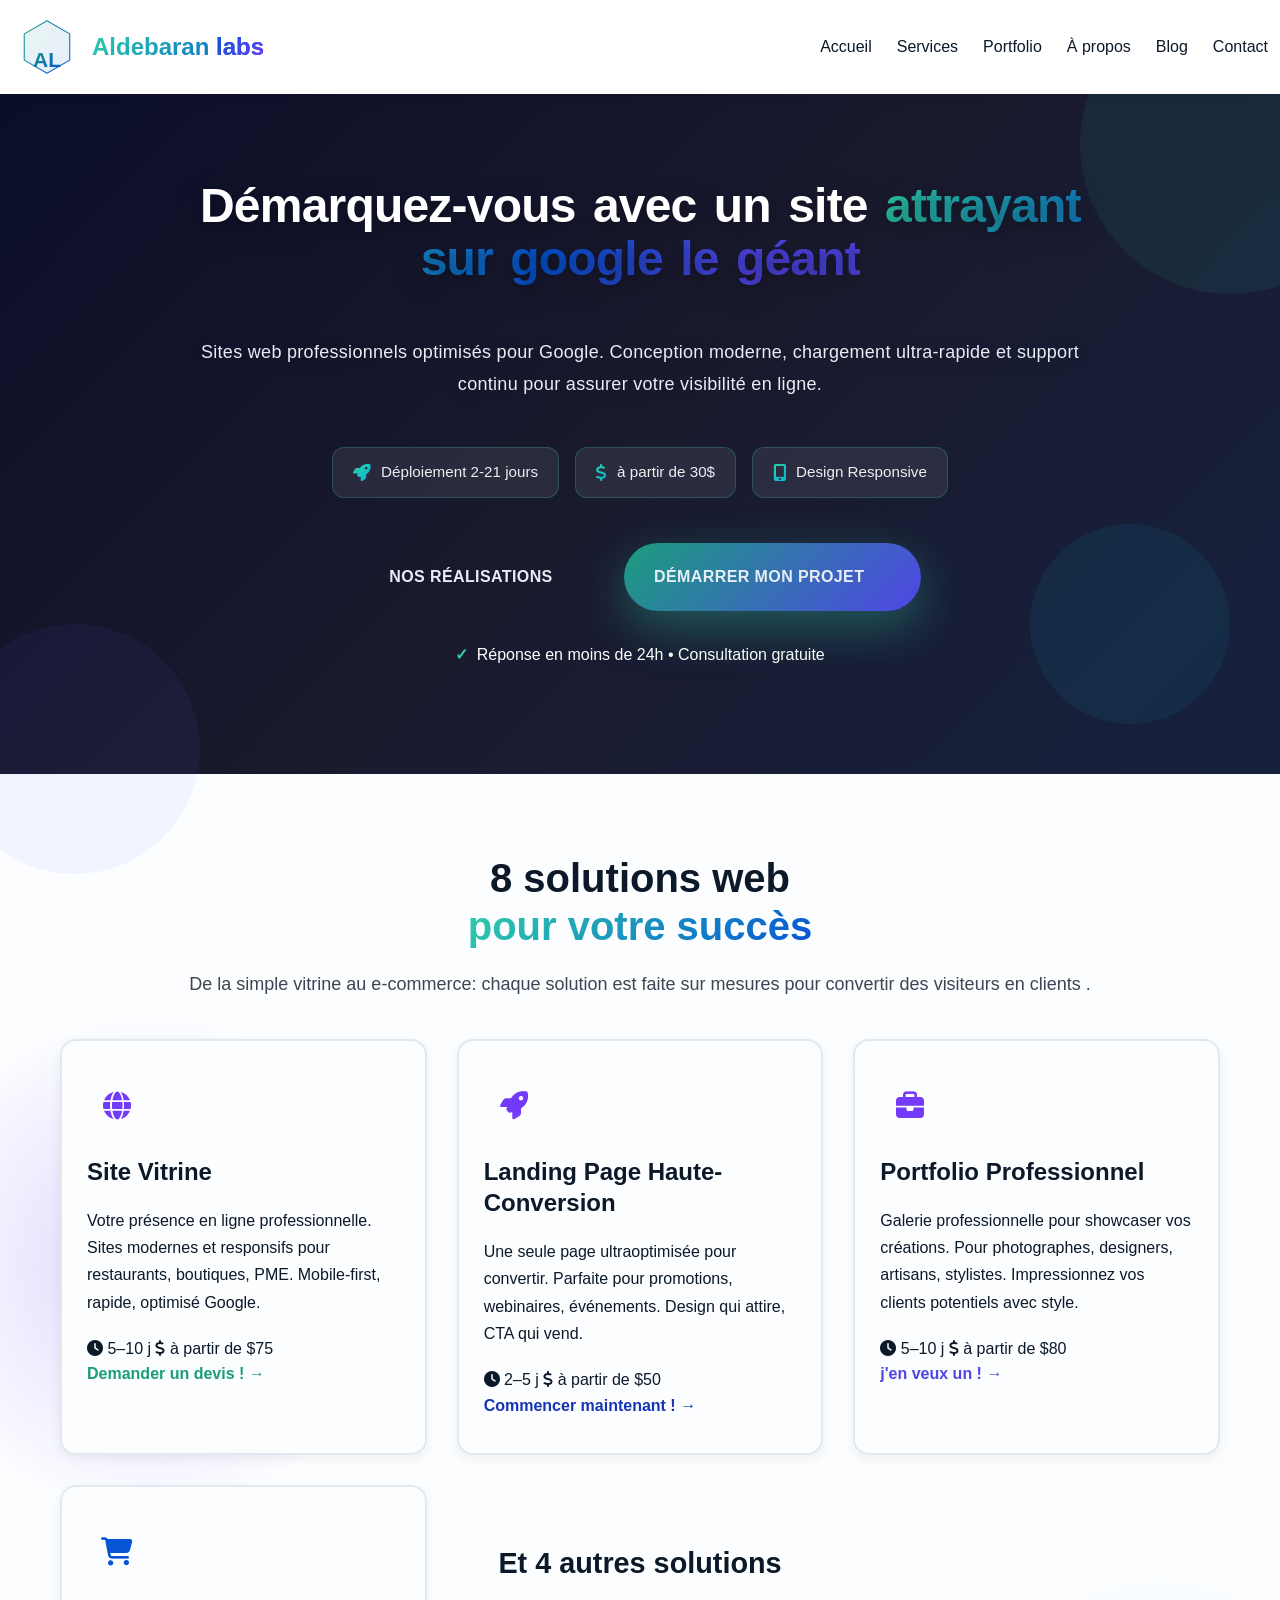
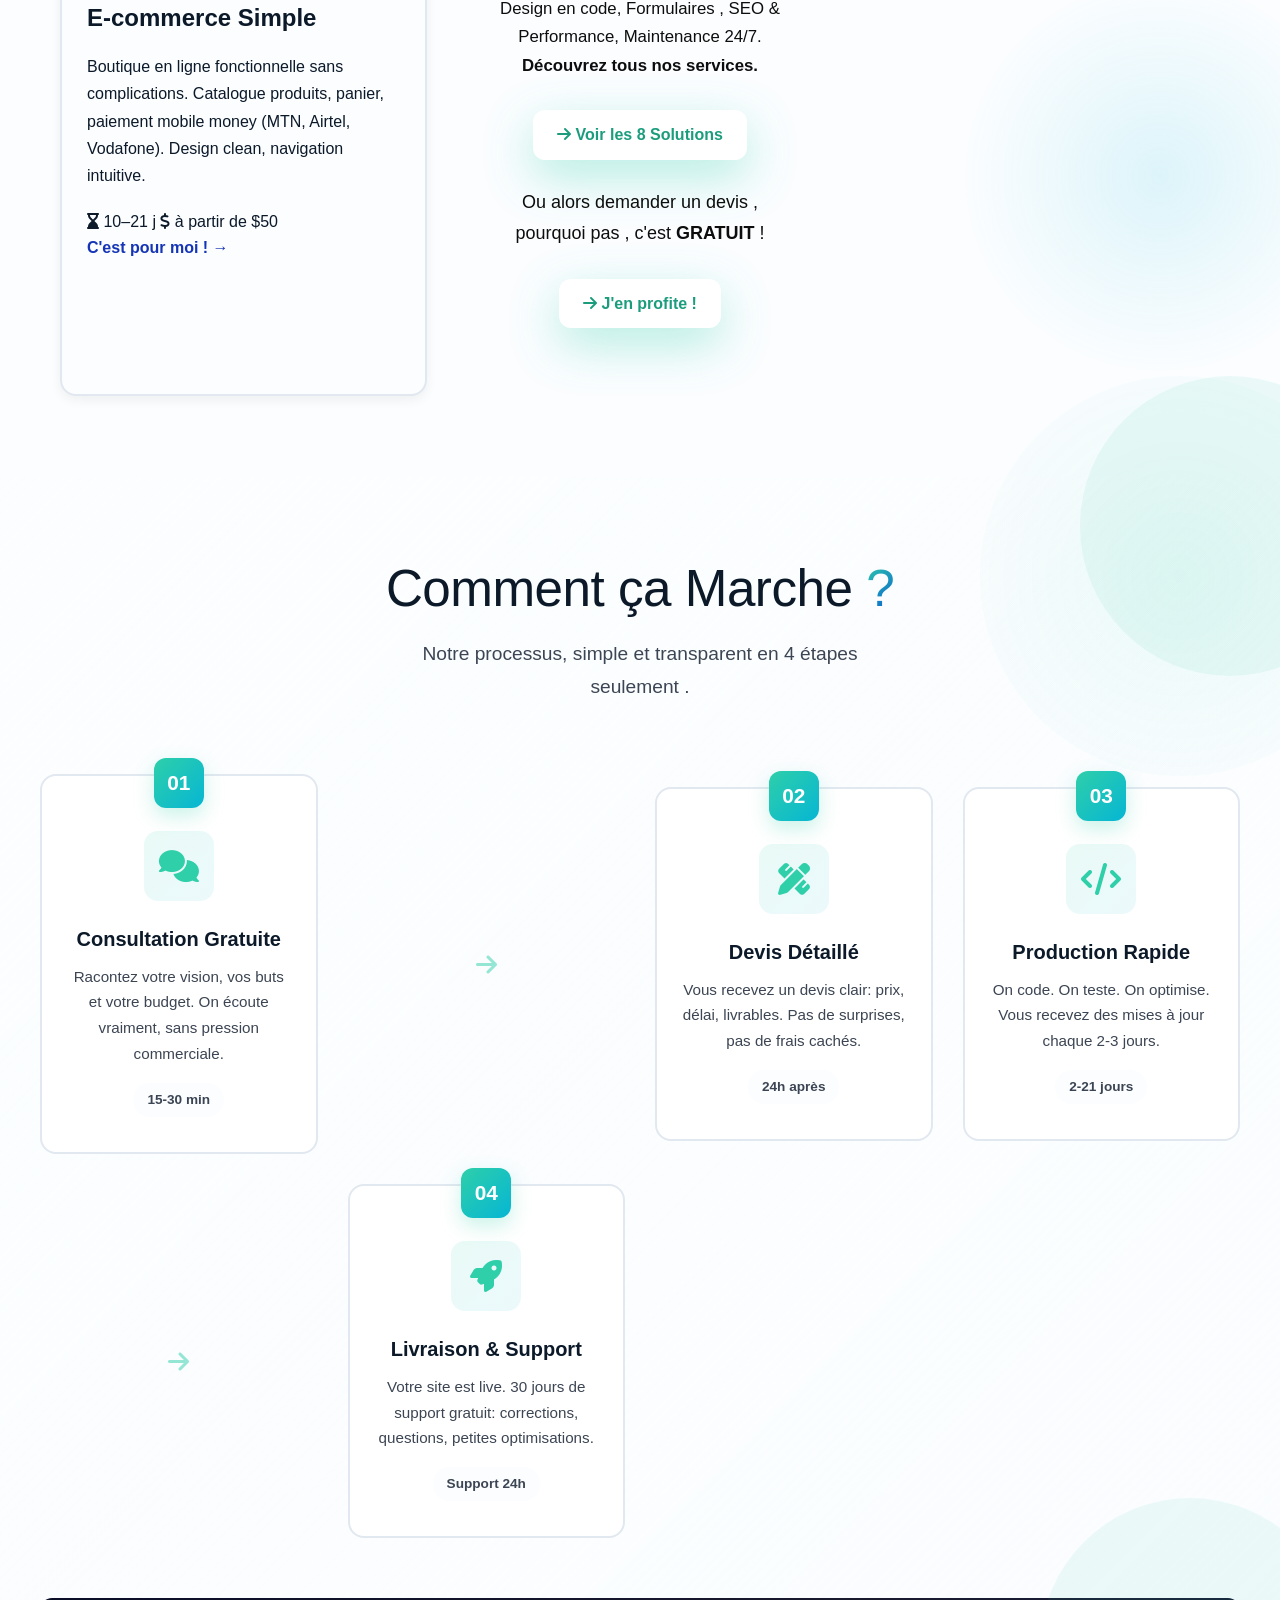
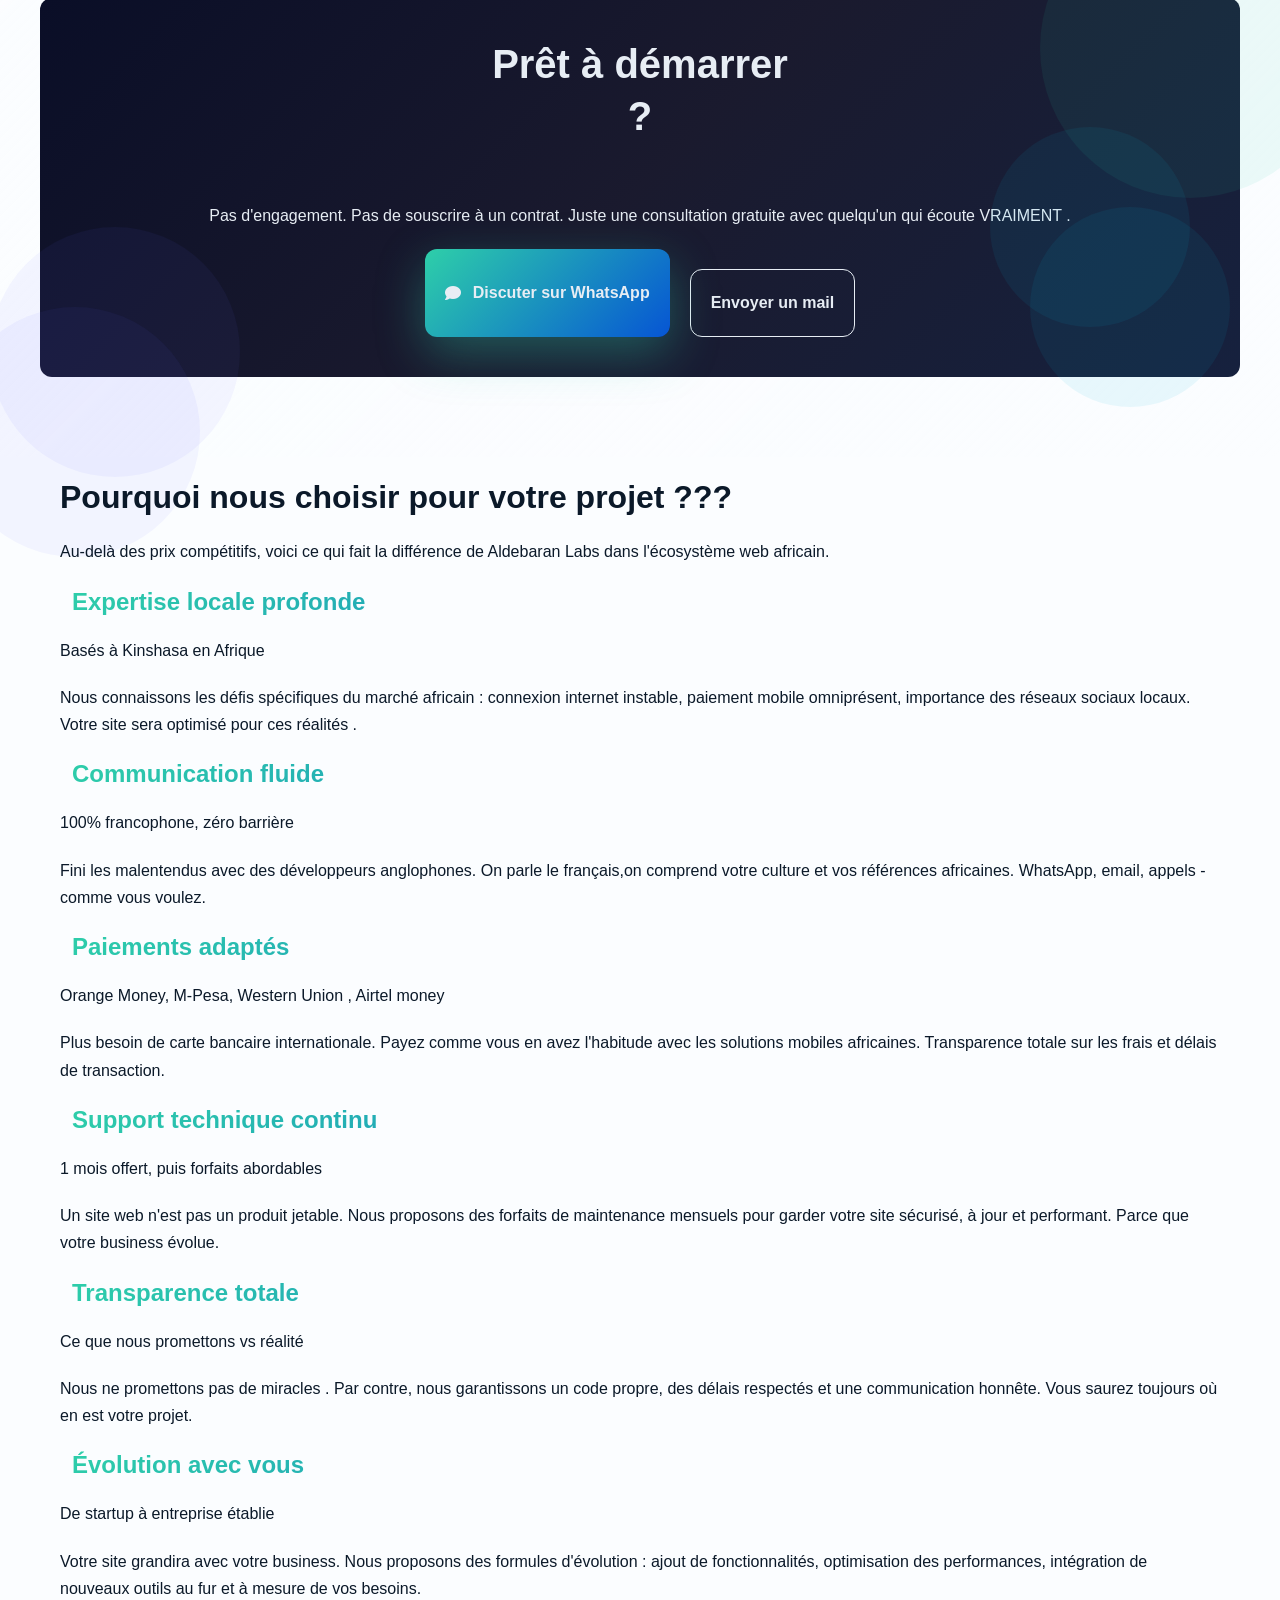
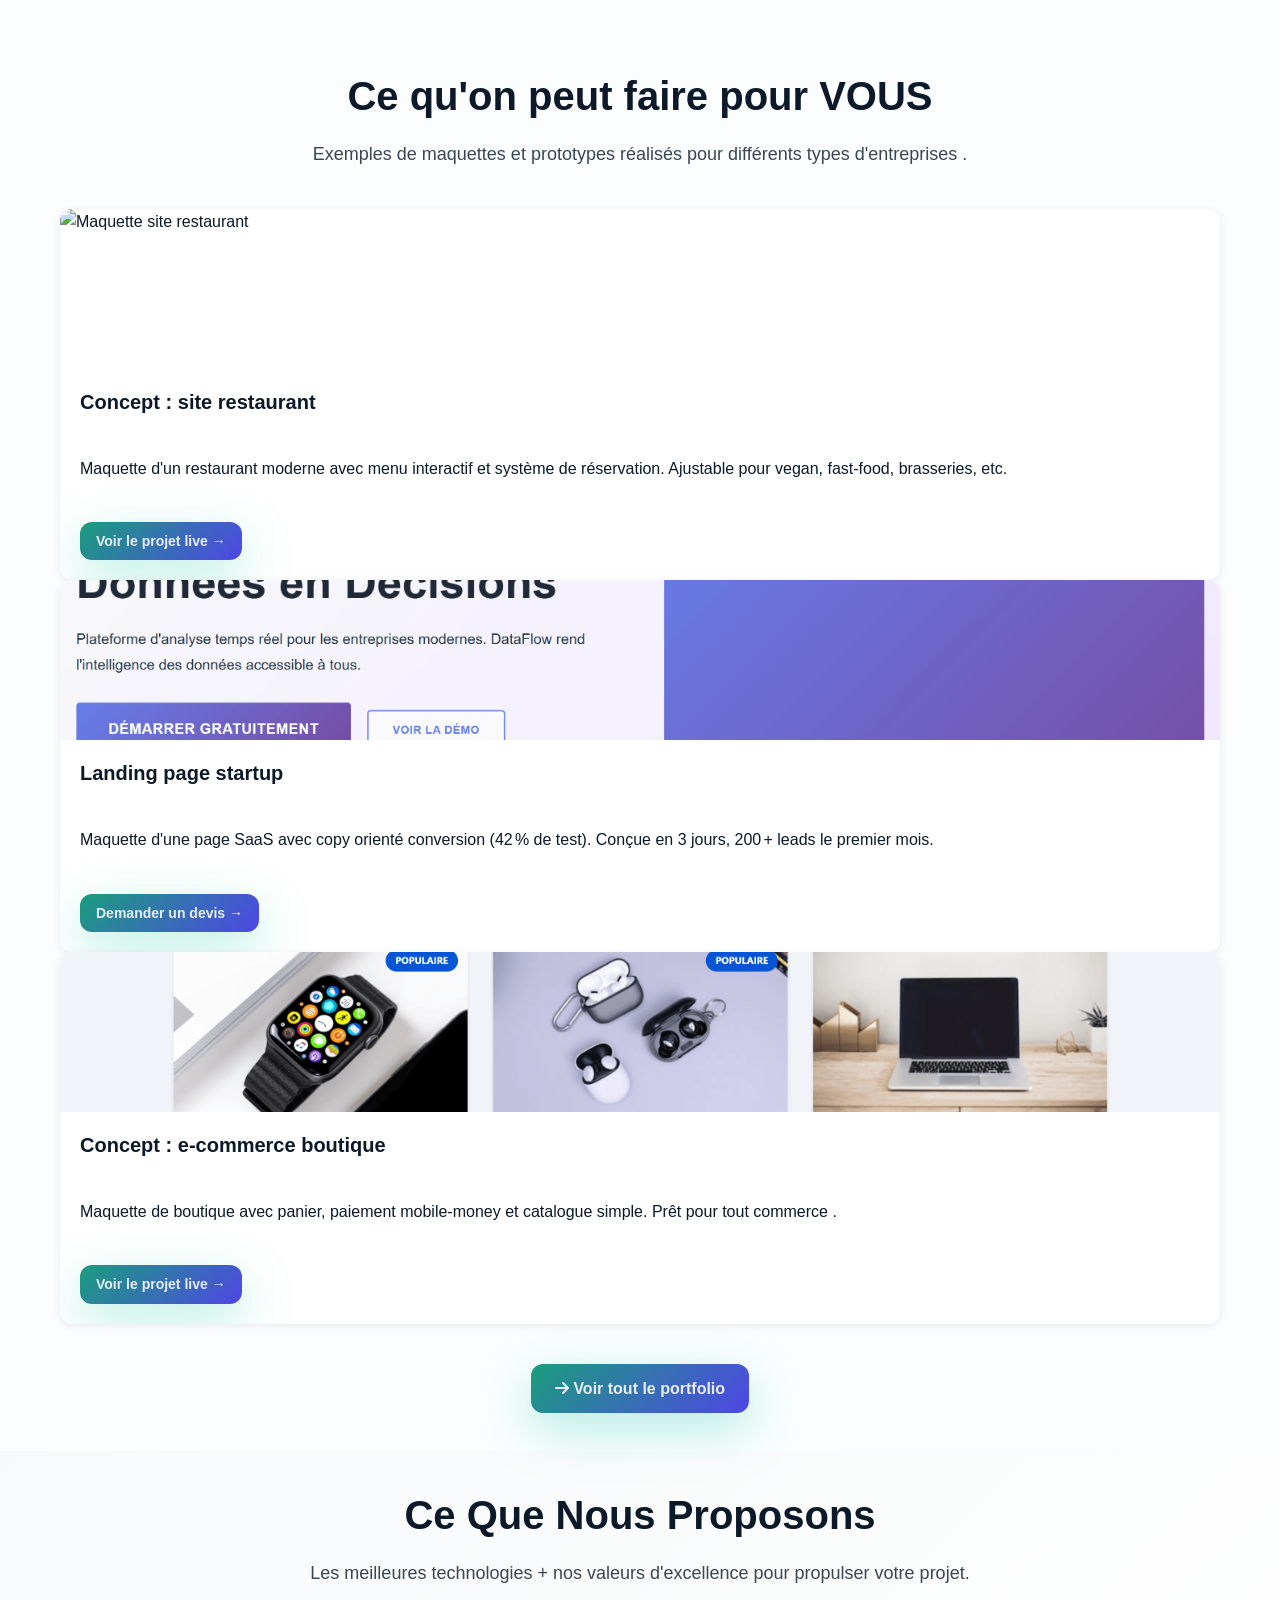
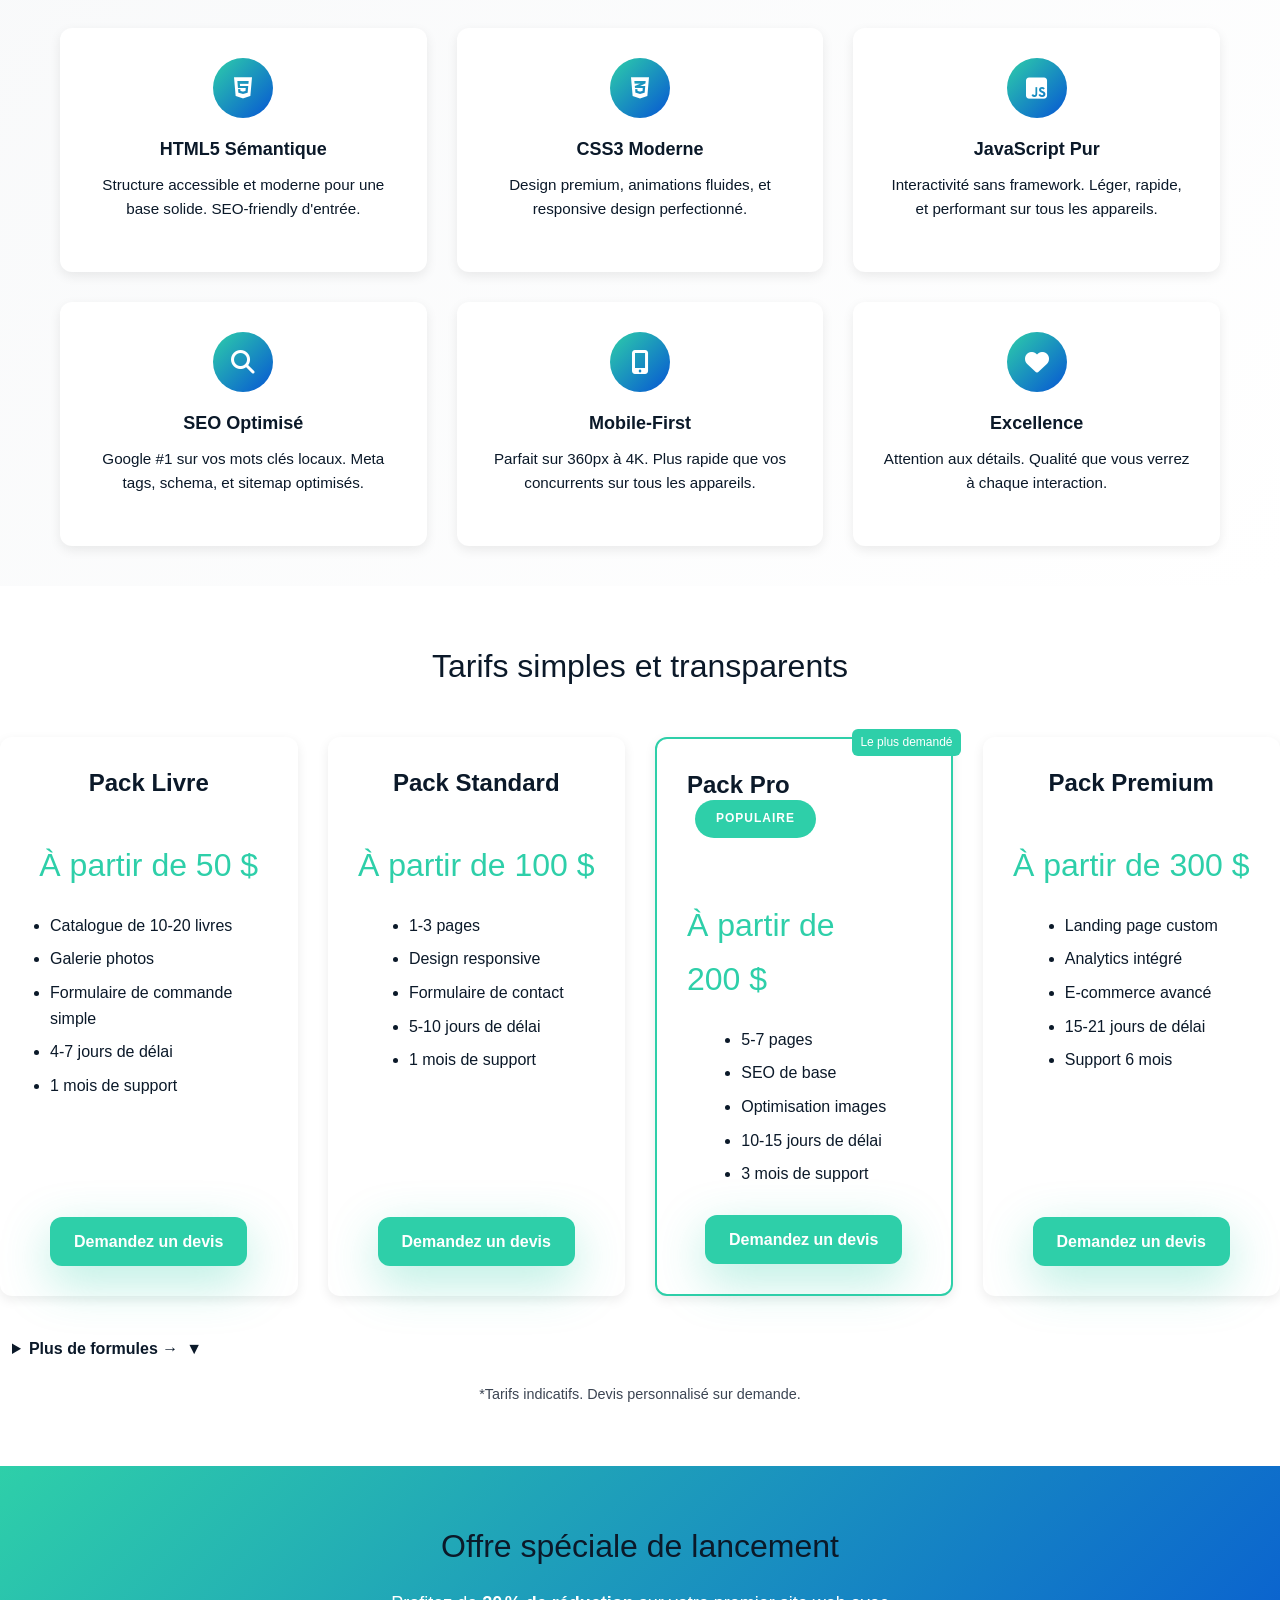
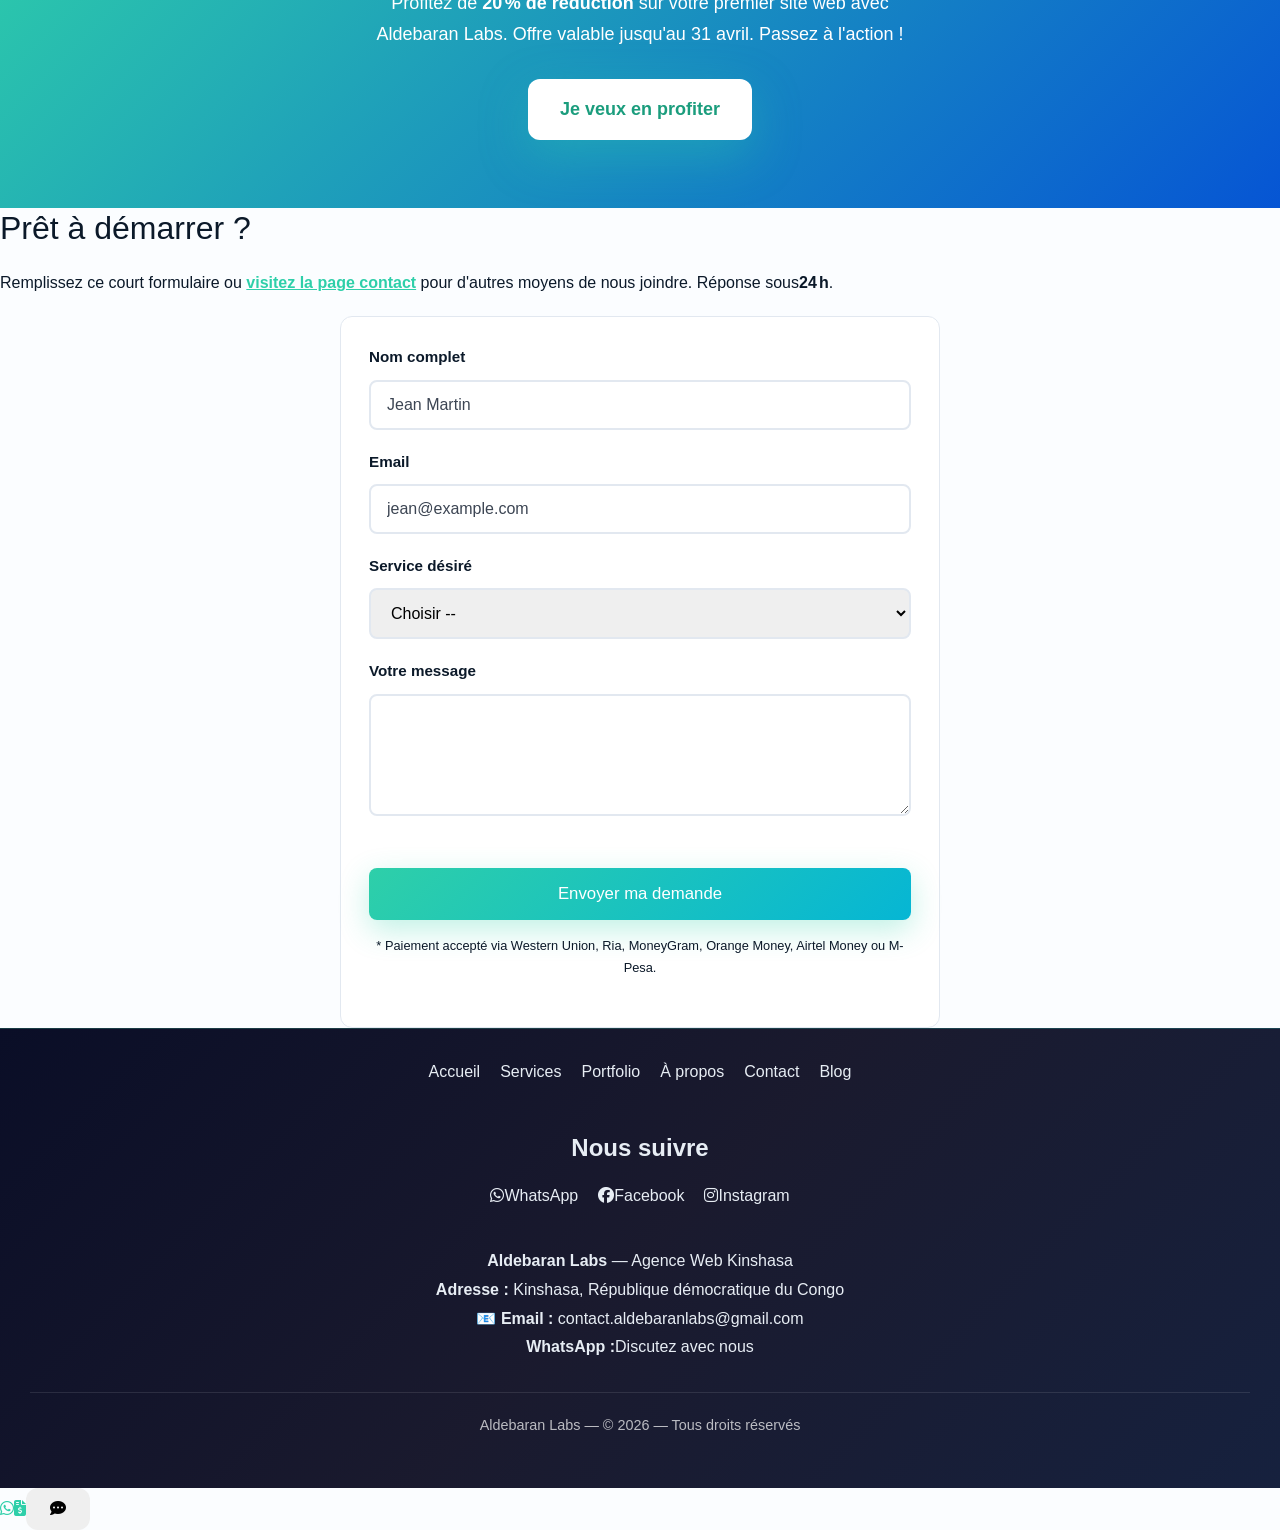
==== commit 3b2bb3fa: "Add files via upload" ====
--- a/index.html
+++ b/index.html
@@ -1,15 +1,13 @@
 <!DOCTYPE html>
 <html lang="fr">
-  <head>
-    <script async="" src="https://www.googletagmanager.com/gtag/js?id=G-7G15H2L7L8">
-    </script>
+  <head><!-- Google tag (gtag.js) -->
+    <script async src="https://www.googletagmanager.com/gtag/js?id=G-MJT7PYZ829"></script>
     <script>
       window.dataLayer = window.dataLayer || [];
       function gtag(){dataLayer.push(arguments);}
       gtag('js', new Date());
-      gtag('config', 'G-7G15H2L7L8', {
-      anonymize_ip: true
-      });
+    
+      gtag('config', 'G-MJT7PYZ829');
     </script>
     <meta charset="utf-8"/>
     <meta content="width=device-width, initial-scale=1.0" name="viewport"/>
@@ -32,11 +30,11 @@
     <meta content="yes" name="apple-mobile-web-app-capable"/>
     <meta content="black-translucent" name="apple-mobile-web-app-status-bar-style"/>
     <!-- Favicon: use simplified hexagon SVG for best compatibility at small sizes -->
-    <link href="./assets/images/logo-aldebaran-labs.svg" rel="icon" type="image/svg+xml"/>
-    <link href="./assets/images/logo-aldebaran-labs.svg" rel="alternate icon" sizes="32x32"/>
+    <link href=" logo-aldebaran-labs.svg" rel="icon" type="image/svg+xml"/>
+    <link href=" logo-aldebaran-labs.svg" rel="alternate icon" sizes="32x32"/>
     <link href="https://cdnjs.cloudflare.com/ajax/libs/font-awesome/6.4.0/css/all.min.css" rel="stylesheet"/>
-    <link as="font" crossorigin="" href="./assets/typos/Inter/Inter-VariableFont_opsz,wght.ttf" rel="preload" type="font/ttf"/>
-    <link href="./css/index.css" rel="stylesheet"/>
+    <link as="font" crossorigin="" href=" Inter/Inter-VariableFont_opsz,wght.ttf" rel="preload" type="font/ttf"/>
+    <link href=" index.css" rel="stylesheet"/>
     <title>
       Aldebaran Labs | Sites web sur mesures modernes et  efficaces
     </title>
@@ -154,7 +152,7 @@
     </a>
     <header data-animation="InUp">
       <h2 aria-label="Aldebaran Labs" class="logo">
-        <img alt="Aldebaran Labs" class="logo-img" src="./assets/images/logo-aldebaran-labs.svg"/>
+        <img alt="Aldebaran Labs" class="logo-img" src=" logo-aldebaran-labs.svg"/>
         <span class="logo-text">
           Aldebaran
           <span class="labs-text">
@@ -191,7 +189,7 @@
               </a>
             </li>
             <li>
-              <a href="blog.aldebaranlabs.netlify.app">
+              <a href="blog-aldebaranlabs.netlify.app">
                 Blog
               </a>
             </li>
@@ -683,7 +681,7 @@
           <div class="portfolio-grid">
             <article class="project-card" data-animation="fadeInUp" tabindex="0">
               <div class="project-image">
-                <img src="./assets/images/maison-verde.png" alt="Maquette site restaurant">
+                <img src=" maison-verde.png" alt="Maquette site restaurant">
               </div>
               <h3>Concept : site restaurant</h3>
               <p>Maquette d'un restaurant moderne avec menu interactif et système de réservation. Ajustable pour vegan, fast‑food, brasseries, etc.</p>
@@ -692,7 +690,7 @@
             </article>
             <article class="project-card" data-animation="fadeInUp" tabindex="0">
               <div class="project-image">
-                <img src="./assets/images/landing-page.png" alt="Landing page startup" width="100% ">
+                <img src=" landing-page.png" alt="Landing page startup" width="100% ">
               </div>
               <h3>
                 Landing page startup</h3>
@@ -703,7 +701,7 @@
             </article>
             <article class="project-card" data-animation="fadeInUp" tabindex="0">
               <div class="project-image">
-                <img src="./assets/images/cody-shop.netlify.app_.png" alt="Concept e-commerce boutique">
+                <img src=" cody-shop.netlify.app_.png" alt="Concept e-commerce boutique">
               </div>
               <h3>Concept : e‑commerce boutique</h3>
               <p>Maquette de boutique avec panier, paiement mobile-money et catalogue simple. Prêt pour tout commerce .</p>
@@ -905,7 +903,7 @@
           <li><a href="index.html">Accueil</a></li>
           <li><a href="services.html">Services</a></li> <li><a href="portfolio.html">Portfolio</a></li> <li><a href="about.html">À propos</a></li> 
           <li><a href="contact.html">Contact</a></li>
-          <li><a href="https://blog.aldebaranlabs.netlify.app">Blog</a></li>
+          <li><a href="https://blog-aldebaranlabs.netlify.app">Blog</a></li>
         </ul>
       </nav>
       <section aria-label="Réseaux sociaux"class="reseaux-sociaux">
@@ -922,6 +920,6 @@
       </address>
       <p class="copyright">Aldebaran Labs — © 2026 — Tous droits réservés</p>
     </footer>
-    <script src="./js/main.js"></script>
+    <script src=" main.js"></script>
   </body>
 </html>
--- a/index.css
+++ b/index.css
@@ -0,0 +1,3043 @@
+/* =====================================================
+   ALDEBARAN LABS — STYLESHEET PROFESSIONNEL REFACTORISÉ
+   Structure stricte: Variables → Reset → Base → Composants → Layout → Animations → Responsive
+   ===================================================== */
+
+/* ===== 1. VARIABLES GLOBALES ===== */
+@font-face {
+    font-family: 'inter';
+    src: url('. Inter/Inter-VariableFont_opsz,wght.ttf') format('truetype');
+}
+
+:root {
+    /* --- PALETTE COLOURS --- */
+    /* Émeraude (Vert) */
+    --emerald-400: #2ECFA9;
+    --emerald-600: #1B9D7D;
+    --emerald-900: #0F4C3A;
+    
+    /* Cyan (Bleu ciel) */
+    --cyan-400: #0655d4;
+    --cyan-600: #1535b6;
+    --cyan-900: #020C78;
+    
+    /* Indigo (Violet/Bleu profond) */
+    --indigo-400: #733afa;
+    --indigo-600: #4F46E5;
+    --indigo-900: #312E81;
+    
+    --text-dark: #0B1929;
+    --text-light: #e7edf4;
+    --text-muted: #3c4553;
+    
+    /* Backgrounds */
+    --bg-white: #FFFFFF;
+    --bg-light: #FBFDFF;
+    --gradient-dark: linear-gradient(135deg, #0a0e27 0%, #1a1a2e 50%, #16213e 100%);
+    
+    /* Gradients */
+    --gradient-emerald: linear-gradient(135deg, var(--emerald-400), var(--cyan-400));
+    --gradient-cyan: linear-gradient(135deg, var(--cyan-400), var(--indigo-400));
+    --gradient-indigo: linear-gradient(135deg, var(--indigo-400), var(--indigo-600));
+    
+    /* Typography */
+    --font-family: 'inter', -apple-system, BlinkMacSystemFont, 'Segoe UI', sans-serif;
+    --font-size-base: 1rem;
+    --font-size-sm: 0.875rem;
+    --font-size-lg: 1.125rem;
+    --font-size-xl: 1.5rem;
+    --font-size-1xl:2rem;
+    --font-size-2xl: 2.5rem;
+    --font-weight-normal: 400;
+    --font-weight-medium: 500;
+    --font-weight-semibold: 600;
+    --font-weight-bold: 700;
+    
+    /* Spacing */
+    --spacing-xs: 8px;
+    --spacing-sm: 12px;
+    --spacing-md: 20px;
+    --spacing-lg: 30px;
+    --spacing-xl: 40px;
+    --spacing-2xl: 60px;
+    --spacing-3xl: 80px;
+    
+    /* Border Radius */
+    --radius-sm: 6px;
+    --radius-md: 8px;
+    --radius-lg: 12px;
+    --radius-xl: 16px;
+    --radius-full: 50px;
+    
+    /* Shadows */
+    --shadow-sm: 0 2px 10px rgba(0, 0, 0, 0.08);
+    --shadow-md: 0 6px 18px rgba(0, 0, 0, 0.12);
+    --shadow-lg: 0 12px 30px rgba(0, 0, 0, 0.15);
+    
+    /* Transitions */
+    --transition-fast: 0.2s ease;
+    --transition-normal: 0.3s ease;
+    --transition-slow: 0.5s ease;
+    --transition-bounce: cubic-bezier(0.34, 1.56, 0.64, 1);
+}
+
+/* ===== 2. RESET & NORMALIZE ===== */
+* {
+    margin: 0;
+    padding: 0;
+    box-sizing: border-box;
+}
+
+html {
+    scroll-behavior: smooth;
+    font-size: 16px;
+}
+
+body {
+    font-family: var(--font-family);
+    font-size: var(--font-size-base);
+    line-height: 1.6;
+    color: var(--text-dark);
+    background-color: var(--bg-light);
+    display: flex;
+    flex-direction: column;
+    overflow-x: hidden; /* Empêcher le scroll horizontal */
+}
+
+* {
+    -webkit-font-smoothing: antialiased;
+    -moz-osx-font-smoothing: grayscale;
+}
+
+img {
+    max-width: 100%;
+    height: auto;
+    display: block;
+}
+
+/* ===== 3. BASE STYLES ===== */
+h1, h2, h3, h4, h5, h6 {
+    font-weight: var(--font-weight-bold);
+    line-height: 1.3;
+    margin-bottom: var(--spacing-md);
+    color: var(--text-dark);
+}
+
+h1 {
+    font-size: 2.5rem;
+    font-weight: var(--font-weight-black);
+    letter-spacing: -0.02em;
+}
+
+h2 {
+    font-size: 2rem;
+    font-weight: var(--font-weight-extrabold);
+}
+
+h3 {
+    font-size: 1.5rem;
+    font-weight: var(--font-weight-bold);
+}
+
+h4 {
+    font-size: 1.25rem;
+    font-weight: var(--font-weight-bold);
+}
+
+h5 {
+    font-size: 1.1rem;
+    font-weight: var(--font-weight-semibold);
+}
+
+h6 {
+    font-size: 1rem;
+    font-weight: var(--font-weight-semibold);
+}
+
+p {
+    margin-bottom: var(--spacing-md);
+    line-height: 1.7;
+}
+
+a {
+    color: var(--emerald-400);
+    text-decoration: none;
+    transition: color var(--transition-normal);
+}
+
+a:hover {
+    color: var(--emerald-600);
+}
+
+ul, ol {
+    margin-left: 20px;
+    margin-bottom: var(--spacing-md);
+}
+
+li {
+    margin-bottom: 8px;
+}
+
+/* ===== 4. COMPOSANTS RÉUTILISABLES ===== */
+
+/* --- BADGES --- */
+.badge {
+    display: inline-flex;
+    align-items: center;
+    gap: 8px;
+    padding: 10px 20px;
+    border-radius: var(--radius-full);
+    font-weight: var(--font-weight-bold);
+    font-size: 0.75rem;
+    text-transform: uppercase;
+    letter-spacing: 1px;
+}
+
+.badge--muted {
+    background: rgba(46, 207, 169, 0.15);
+    color: var(--emerald-light);
+    border: 1px solid rgba(46, 207, 169, 0.3);
+    backdrop-filter: blur(10px);
+}
+
+/* --- BOUTONS & CTA --- */
+.btn,
+button,
+[role="button"] {
+    display: inline-block;
+    padding: 12px 24px;
+    border: none;
+    border-radius: var(--radius-lg);
+    font-family: var(--font-family);
+    font-size: 1rem;
+    font-weight: var(--font-weight-bold);
+    cursor: pointer;
+    transition: all var(--transition-normal);
+    text-decoration: none;
+    text-align: center;
+}
+
+.btn-header-cta {
+    background: linear-gradient(135deg, var(--emerald-light), var(--cyan-light));
+    color: white;
+    padding: clamp(14px, 2vw, 18px) clamp(28px, 6vw, 50px);
+    border-radius: var(--radius-full);
+    text-decoration: none;
+    font-weight: var(--font-weight-bold);
+    display: inline-flex;
+    align-items: center;
+    gap: 10px;
+    transition: all 0.35s cubic-bezier(0.4, 0, 0.2, 1);
+    box-shadow: 0 15px 40px rgba(46, 207, 169, 0.4);
+    margin-top: clamp(20px, 5vw, 35px);
+    position: relative;
+    overflow: hidden;
+}
+
+.btn-header-cta:hover {
+    transform: translateY(-3px);
+    box-shadow: 0 20px 50px rgba(46, 207, 169, 0.5);
+}
+
+.cta_devis {
+    background: linear-gradient(135deg, var(--emerald-400), var(--cyan-400));
+    color: white;
+    padding: 14px 28px;
+    border: none;
+    border-radius: var(--radius-full);
+    font-weight: var(--font-weight-bold);
+    text-decoration: none;
+    display: inline-flex;
+    align-items: center;
+    gap: 10px;
+    transition: all var(--transition-normal);
+    box-shadow: 0 10px 30px rgba(46, 207, 169, 0.3);
+    font-size: 1rem;
+}
+
+.cta_devis:hover {
+    transform: translateY(-2px);
+    box-shadow: 0 15px 40px rgba(46, 207, 169, 0.4);
+}
+
+/* --- TEXT UTILITIES --- */
+.gradient-text {
+    background: linear-gradient(120deg, var(--emerald-light), var(--cyan-light), var(--indigo-light));
+    -webkit-background-clip: text;
+    background-clip: text;
+    -webkit-text-fill-color: transparent;
+    display: inline;
+}
+
+.text-accent {
+    color: var(--emerald-400);
+    font-weight: var(--font-weight-semibold);
+}
+
+.text-accent--cyan {
+    color: var(--cyan-400);
+    font-weight: var(--font-weight-semibold);
+}
+
+/* --- CARDS --- */
+.card {
+    background: var(--bg-white);
+    border-radius: var(--radius-lg);
+    padding: 30px;
+    border: 1px solid var(--slate-100);
+    transition: transform var(--transition-normal), box-shadow var(--transition-normal);
+    cursor: pointer;
+    position: relative;
+    overflow: hidden;
+}
+
+.card:hover {
+    transform: translateY(-10px);
+    box-shadow: 0 20px 50px rgba(46, 207, 169, 0.12);
+    border-color: var(--emerald-400);
+}
+
+.service-card {
+    background: var(--bg-white);
+    border-radius: var(--radius-lg);
+    overflow: hidden;
+    border: 1px solid var(--slate-100);
+    box-shadow: 0 4px 12px rgba(2, 6, 23, 0.06);
+    transition: transform 0.28s ease, box-shadow 0.28s ease, border-color 0.28s ease;
+    cursor: pointer;
+
+}
+.service-card:hover {
+    transform: translateY(-8px);
+    box-shadow: 0 12px 32px rgba(2, 6, 23, 0.08);
+}
+
+.service-card:hover  i {
+    transform: scale(1.29);
+    rotate: 10deg;
+    transition: all var(--transition-slow);
+}
+
+.service-icon {
+    width: 60px;
+    height: 60px;
+    border-radius: var(--radius-lg);
+    display: flex;
+    align-items: center;
+    justify-content: center;
+    color: white;
+    font-size: 1.8rem;
+    margin-bottom: 25px;
+    box-shadow: 0 8px 20px rgba(46, 207, 169, 0.3);
+}
+
+.service-card .service-body {
+    padding: 30px;
+}
+
+.service-bar {
+    height: 5px;
+    transform: scaleX(0);
+    transition: transform 0.28s ease;
+    display: block;
+}
+
+.service-card:hover .service-bar {
+    transform: scaleX(1);
+}
+
+.service-tags {
+    display: flex;
+    gap: 8px;
+    flex-wrap: wrap;
+}
+
+.service-tags span {
+    font-size: 0.8rem;
+    background: var(--bg-light);
+    color: var(--slate-medium);
+    padding: 6px 12px;
+    border-radius: var(--radius-sm);
+}
+
+.card-icon {
+    width: 60px;
+    height: 60px;
+    border-radius: var(--radius-lg);
+    display: flex;
+    align-items: center;
+    justify-content: center;
+    color: var(--text-light);
+    font-size: 1.8rem;
+    margin-bottom: 25px;
+    box-shadow: 0 8px 20px rgba(0, 0, 0, 0.06);
+}
+.contact-title {
+    font-weight: var(--font-weight-semibold);
+}
+/* --- CONTACT CARDS --- */
+.contact-card {
+    display: flex;
+    gap: var(--spacing-sm);
+    margin-bottom: var(--spacing-md);
+    padding: var(--spacing-md);
+    background: var(--bg-white);
+    border-radius: var(--radius-lg);
+    transition: all var(--transition-normal);
+    border-left: 4px solid;
+    box-shadow: var(--shadow-sm);
+}
+
+.contact-card--emerald {
+    border-left-color: var(--cyan-600);
+}
+
+.contact-card--emerald:hover {
+    box-shadow: 0 12px 32px rgba(46, 207, 169, 0.2);
+    transform: translateX(4px);
+}
+
+.contact-card--whatsapp {
+    border-left-color: #25D366;
+}
+
+.contact-card--whatsapp:hover {
+    box-shadow: 0 12px 32px rgba(37, 211, 102, 0.2);
+    transform: translateX(4px);
+}
+
+.contact-card__icon {
+    width: 60px;
+    height: 60px;
+    border-radius: 50%;
+    display: flex;
+    align-items: center;
+    justify-content: center;
+    color: white;
+    font-size: 1.5rem;
+    flex-shrink: 0;
+}
+
+.contact-card__icon--emerald {
+    background:var(--gradient-cyan);
+}
+
+.contact-card__icon--whatsapp {
+    background: var(--emerald-400);
+}
+
+.contact-card__content h3 {
+    font-weight: var(--font-weight-bold);
+    color: var(--text-muted);
+    margin-bottom: var(--spacing-xs);
+    font-size: var(--font-size-base);
+}
+
+.contact-card__link {
+    text-decoration: none;
+    font-weight: var(--font-weight-semibold);
+    transition: color var(--transition-normal);
+}
+
+.contact-card__link--emerald {
+    color: var(--cyan-600);
+}
+
+.contact-card__link--emerald:hover {
+    color: var(--indigo-600);
+}
+
+.contact-card__link--whatsapp {
+    color: #25D366;
+}
+
+.contact-card__link--whatsapp:hover {
+    color: #20A652;
+}
+
+
+.contact-card__desc {
+    font-size: var(--font-size-sm);
+    color: var(--slate-light);
+    margin-top: 6px;
+}
+
+/* --- FORMS --- */
+.contact-form {
+    background: white;
+    border: 1px solid #E2E8F0;
+    border-radius: var(--radius-lg);
+    padding: 28px;
+    animation: fadeInUp 0.6s ease 0.2s both;
+}
+
+/* ===== PORTFOLIO GRID ===== */
+.portfolio {
+    padding: var(--spacing-2xl) var(--spacing-lg) var(--spacing-xl);
+    background: linear-gradient(180deg, rgba(15, 19, 33, 0.95) 0%, rgba(251, 253, 255, 0.08) 100%);
+}
+
+.portfolio h2 {
+    max-width: 900px;
+    margin: 0 auto;
+    font-size: 2.25rem;
+    color: var(--text-dark);
+    text-align: center;
+}
+
+.portfolio-intro {
+    max-width: 880px;
+    margin: var(--spacing-lg) auto 0;
+    color: var(--text-muted);
+    font-size: 1.05rem;
+    line-height: 1.75;
+    text-align: center;
+}
+
+.portfolio-intro a {
+    font-weight: var(--font-weight-semibold);
+    color: var(--emerald-400);
+}
+
+.portfolio-filters {
+    display: flex;
+    flex-wrap: wrap;
+    justify-content: center;
+    gap: 12px;
+    margin: var(--spacing-xl) auto;
+}
+
+.filter-btn {
+    border: 1px solid rgba(46, 207, 169, 0.35);
+    background: rgba(255, 255, 255, 0.1);
+    color: var(--text-light);
+    padding: 10px 18px;
+    border-radius: var(--radius-full);
+    font-weight: var(--font-weight-semibold);
+    cursor: pointer;
+    transition: all var(--transition-normal);
+    min-width: 120px;
+    text-align: center;
+}
+
+.filter-btn:hover {
+    background: rgba(46, 207, 169, 0.2);
+}
+
+.filter-btn.active {
+    background: linear-gradient(135deg, var(--emerald-400), var(--cyan-400));
+    border-color: var(--emerald-400);
+    color: var(--bg-white);
+    box-shadow: 0 18px 40px rgba(46, 207, 169, 0.25);
+}
+
+.projects-grid {
+    display: grid;
+    grid-template-columns: repeat(auto-fit, minmax(280px, 1fr));
+    gap: var(--spacing-lg);
+    max-width: 1200px;
+    margin: var(--spacing-lg) auto 0;
+    padding: 0 var(--spacing-sm);
+}
+
+.project {
+    background: var(--bg-white);
+    border-radius: var(--radius-lg);
+    overflow: hidden;
+    box-shadow: var(--shadow-sm);
+    display: grid;
+    grid-template-rows: auto 1fr;
+    transition: transform var(--transition-normal), box-shadow var(--transition-normal);
+}
+
+.project:hover {
+    transform: translateY(-6px);
+    box-shadow: 0 20px 50px rgba(46, 207, 169, 0.22);
+}
+
+.project-media-container {
+    position: relative;
+    width: 100%;
+    height: 0;
+    padding-bottom: 56.25%;
+    overflow: hidden;
+}
+.screenshot-carousel {
+    position: absolute;
+    inset: 0;
+}
+
+.screenshot-carousel img {
+    width: 100%;
+    height: 100%;
+    object-fit: contain;
+    object-position: center;
+    transition: transform var(--transition-normal);
+    background: rgba(250, 252, 255, 0.7);
+}
+
+.project:hover .screenshot-carousel img {
+    transform: scale(1.05);
+}
+
+.project-meta {
+    padding: var(--spacing-lg);
+    display: flex;
+    flex-direction: column;
+    gap: var(--spacing-sm);
+}
+
+.project-meta h3 {
+    display: flex;
+    align-items: center;
+    gap: 12px;
+    margin: 0;
+    font-size: 1.35rem;
+}
+
+.project-meta h3 i {
+    color: var(--emerald-400);
+    font-size: 1.1rem;
+}
+
+.project-desc {
+    color: var(--text-muted);
+    font-size: 1rem;
+    line-height: 1.6;
+    margin: 0;
+    flex: 1;
+}
+
+.project-tags {
+    display: flex;
+    flex-wrap: wrap;
+    gap: 10px;
+    padding: 0;
+    margin: 0;
+    list-style: none;
+}
+
+.project-tags li {
+    background: rgba(46, 207, 169, 0.12);
+    color: var(--text-muted);
+    padding: 6px 14px;
+    border-radius: var(--radius-full);
+    font-size: 0.85rem;
+    white-space: nowrap;
+}
+
+.project-cta {
+    margin-top: 12px;
+    align-self: flex-start;
+    text-decoration: none;
+    display: inline-flex;
+    align-items: center;
+    gap: 10px;
+    padding: 10px 18px;
+    border-radius: var(--radius-full);
+    background: linear-gradient(135deg, var(--emerald-400), var(--cyan-400));
+    color: var(--bg-white);
+    font-weight: var(--font-weight-semibold);
+    transition: transform var(--transition-normal), box-shadow var(--transition-normal);
+}
+
+.project-cta:hover {
+    transform: translateY(-2px);
+    box-shadow: 0 15px 40px rgba(46, 207, 169, 0.25);
+}
+
+/* project-card base styles (used everywhere) */
+.project-card {
+    background: #fff;
+    border-radius: var(--radius-lg);
+    overflow: hidden;
+    box-shadow: var(--shadow-sm);
+    position: relative;
+    transition: transform var(--transition-normal), box-shadow var(--transition-normal);
+    cursor: pointer;
+    display: flex;
+    flex-direction: column;
+}
+
+.project-card:hover,
+.project-card:focus {
+    transform: translateY(-6px);
+    box-shadow: 0 15px 40px rgba(46, 207, 169, 0.2);
+}
+
+.project-image {
+    height: 160px;
+    overflow: hidden;
+}
+
+.project-image img {
+    width: 100%;
+    height: 100%;
+    object-fit: cover;
+    display: block;
+}
+
+.project-card h3 {
+    padding: var(--spacing-md);
+    font-size: 1.25rem;
+}
+
+.project-card p {
+    padding: 0 var(--spacing-md) var(--spacing-md);
+    flex-grow: 1;
+}
+
+.project-card .btn {
+    margin: 0 var(--spacing-md) var(--spacing-md);
+    align-self: flex-start;
+    font-size: 0.875rem;
+    padding: 8px 16px;
+}
+/* ===== CONFETTI FUN ===== */
+.confetti-piece {
+    position: fixed;
+    width: 8px;
+    height: 8px;
+    background-color: var(--emerald-400);
+    opacity: 0.9;
+    animation: confetti-fall 2s linear forwards;
+    z-index: 9999;
+}
+@keyframes confetti-fall {
+    0% { transform: translateY(0) rotate(0); }
+    100% { transform: translateY(100vh) rotate(720deg); opacity: 0; }
+}
+
+/* cursor trail little dot */
+.cursor-trail {
+    position: fixed;
+    width: 12px;
+    height: 12px;
+    background: var(--emerald-400);
+    border-radius: 50%;
+    pointer-events: none;
+    mix-blend-mode: difference;
+    transform: translate(-50%, -50%);
+    transition: background 0.2s ease;
+}
+
+.contact-form__group {
+    margin-bottom: 20px;
+}
+
+.contact-form__label {
+    display: block;
+    font-weight: var(--font-weight-bold);
+    color: var(--slate-dark);
+    margin-bottom: 10px;
+    font-size: 0.95rem;
+}
+
+.contact-form__input,
+.contact-form__select,
+.contact-form__textarea {
+    width: 100%;
+    padding: 14px 16px;
+    border: 2px solid #E2E8F0;
+    border-radius: var(--radius-md);
+    font-size: 1rem;
+    box-sizing: border-box;
+    transition: all var(--transition-normal);
+    font-weight: var(--font-weight-medium);
+    font-family: inherit;
+}
+
+.contact-form__input:focus,
+.contact-form__select:focus,
+.contact-form__textarea:focus {
+    border-color: #2ECFA9;
+    box-shadow: 0 0 0 3px rgba(46, 207, 169, 0.1);
+    outline: none;
+}
+
+.contact-form__textarea {
+    resize: vertical;
+    margin-bottom: 25px;
+}
+
+.contact-form__button {
+    width: 100%;
+    background: linear-gradient(135deg, #2ECFA9, #06B6D4);
+    color: white;
+    padding: 16px 20px;
+    border: none;
+    border-radius: var(--radius-md);
+    font-weight: var(--font-weight-extrabold);
+    font-size: 1.05rem;
+    cursor: pointer;
+    transition: all var(--transition-normal);
+    box-shadow: 0 10px 30px rgba(46, 207, 169, 0.3);
+    display: flex;
+    align-items: center;
+    justify-content: center;
+    gap: 10px;
+}
+
+.contact-form__button:hover {
+    transform: translateY(-2px);
+    box-shadow: 0 15px 40px rgba(46, 207, 169, 0.4);
+}
+
+.contact-form__note {
+    font-size: 0.8rem;
+    color: var(--slate-light);
+    margin-top: 15px;
+    text-align: center;
+}
+
+/* --- MISSION CARDS --- */
+.mission-card {
+    background: white;
+    padding: 30px;
+    border-radius: var(--radius-lg);
+    box-shadow: var(--shadow-sm);
+}
+
+.mission-card i {
+    font-size: 2.5rem;
+    color: var(--primary);
+    margin-bottom: 20px;
+}
+
+.mission-card h3 {
+    margin-bottom: 15px;
+}
+
+/* --- CONCRET CARDS --- */
+.concret-card {
+    background: var(--bg-white);
+    padding: 20px;
+    border-radius: var(--radius-md);
+    box-shadow: var(--shadow-sm);
+}
+
+.concret-card h3 {
+    margin-bottom: 12px;
+}
+
+/* --- INFO BOXES --- */
+.contact-info-box {
+    padding: 28px;
+    background: linear-gradient(135deg, rgba(46, 207, 169, 0.08), rgba(6, 182, 212, 0.08));
+    border-radius: var(--radius-lg);
+    margin-top: 40px;
+    border: 1px solid rgba(46, 207, 169, 0.2);
+}
+
+.contact-info-box h3 {
+    font-weight: var(--font-weight-extrabold);
+    color: var(--slate-dark);
+    margin-bottom: 18px;
+    font-size: 1.05rem;
+}
+
+.contact-info-box ul {
+    list-style: none;
+    padding: 0;
+    margin: 0;
+}
+
+.contact-info-box li {
+    color: var(--slate-medium);
+    padding: 8px 0;
+    font-weight: var(--font-weight-medium);
+    display: flex;
+    align-items: center;
+    gap: 10px;
+}
+
+.contact-info-box .icon {
+    color: #2ECFA9;
+    font-size: 1rem;
+}
+
+/* --- IMAGE UTILITIES --- */
+.img-cover {
+    object-fit: cover;
+    border-radius: var(--radius-md);
+}
+
+/* --- ICON MENU --- */
+.icon-menu {
+    font-size: 1.25rem;
+}
+
+/* ===== 5. LAYOUT ===== */
+
+/* --- HEADER --- */
+header {
+    background: var(--bg-white);
+    padding: var(--spacing-sm);
+    box-shadow: var(--shadow-sm);
+    position: sticky;
+    top: 0;
+    z-index: 1000;
+    border-bottom: 1px solid var(--slate-100);
+    display: flex;
+    align-items: center;
+    gap: 20px;
+    justify-content: space-between;
+}
+
+header h2 {
+    display: flex;
+    align-items: center;
+    gap: 10px;
+    font-size: 1.5rem;
+    margin: 0;
+}
+
+.logo-img {
+    max-width: 70px;
+    height: auto;
+}
+
+.logo-text {
+    background: var(--gradient-emerald);
+    -webkit-background-clip: text;
+    background-clip: text;
+    -webkit-text-fill-color: transparent;
+    font-weight: var(--font-weight-bold);
+    font-size: var(--font-size-xl);
+}
+
+.labs-text {
+    background: var(--gradient-cyan);
+    -webkit-background-clip: text;
+    background-clip: text;
+    -webkit-text-fill-color: transparent;
+}
+
+/* --- NAVIGATION --- */
+nav {
+    display: flex;
+    align-items: center;
+    gap: 20px;
+}
+
+nav ul {
+    list-style: none;
+    display: flex;
+    gap: 20px;
+    margin: 0;
+}
+
+nav a {
+    color: var(--text-dark);
+    font-weight: var(--font-weight-medium);
+    transition: color var(--transition-normal);
+}
+
+nav a:hover {
+    color: var(--emerald-400);
+}
+
+/* --- HAMBURGER BUTTON --- */
+#btn_menu {
+    display: none;
+    background: none;
+    border: none;
+    cursor: pointer;
+    padding: 8px;
+    color: var(--text-dark);
+    font-size: 1.5rem;
+    transition: color var(--transition-normal);
+}
+
+#btn_menu:hover {
+    color: var(--emerald-400);
+}
+
+.nav_content {
+    display: flex;
+    align-items: center;
+    gap: 30px;
+}
+
+.nav_content a {
+    text-decoration: none;
+}
+
+.nav_content ul {
+    display: flex;
+    list-style: none;
+    margin: 0;
+    padding: 0;
+    gap: 25px;
+}
+
+.nav_content li {
+    margin: 0;
+}
+
+.nav_content.active {
+    display: flex !important;
+}
+
+/* --- MAIN & SECTIONS --- */
+main {
+    flex: 1;
+    width: 100%;
+}
+
+section {
+    width: 100%;
+}
+
+.container {
+    max-width: 1200px;
+    margin: 0 auto;
+    padding: 0 20px;
+}
+
+/* --- HERO SECTION --- */
+.hero_section {
+    background: var(--gradient-dark);
+    color: var(--text-muted);
+    text-align: center;
+    position: relative;
+    display: flex;
+    flex-direction: column;
+    align-items: center;
+    justify-content: center;
+    margin-bottom: var(--spacing-xl);
+}
+
+/* larger hero variations used on home and major pages */
+.hero_section.hero--large {
+    background: var(--gradient-dark);
+    color: var(--bg-white);
+    padding: 80px 24px;
+    text-align: center;
+    position: relative;
+    min-height: 680px;
+    display: flex;
+    align-items: center;
+    justify-content: center;
+}
+
+/* decorative blobs inside hero */
+.hero-blob {
+    position: absolute;
+    border-radius: 50%;
+    pointer-events: none;
+    animation: float 2s ease-in-out infinite;
+}
+.hero-blob--1 { width: 300px; height: 300px; background: rgba(46, 207, 169, 0.08); top: -100px; right: -100px; }
+.hero-blob--2 { width: 200px; height: 200px; background: rgba(6, 181, 212, 0.08); bottom: 50px; right: 50px; animation-direction: reverse; }
+.hero-blob--3 { width: 250px; height: 250px; background: rgba(99, 102, 241, 0.06); bottom: -100px; left: -50px; }
+
+/* OLD CLASSES - kept for backward compatibility */
+.auto-48, .auto-49, .auto-50 {
+    position: absolute;
+    border-radius: 50%;
+    pointer-events: none;
+    animation: float 2s ease-in-out infinite;
+}
+.auto-48 { width: 300px; height: 300px; background: rgba(46, 207, 169, 0.08); top: -100px; right: -100px; overflow:hidden; }
+.auto-49 { width: 200px; height: 200px; background: rgba(6, 181, 212, 0.08); bottom: 50px; right: 50px; animation-duration: 2s; animation-direction: reverse; }
+.auto-50 { width: 250px; height: 250px; background: rgba(99, 102, 241, 0.06); bottom: -100px; left: -50px; animation-duration: 2s; }
+
+
+.badge {
+    z-index: 3;
+    position: relative;
+    opacity: 0;
+    animation: fadeInUp 0.8s cubic-bezier(0.34, 1.56, 0.64, 1) 0.15s forwards;
+    font-size: 0.85rem;
+    letter-spacing: 1px;
+    text-transform: uppercase;
+    display: inline-block;
+    margin-bottom: 20px;
+}
+
+.hero-title {
+    font-size: 3rem;
+    font-weight: var(--font-weight-bold);
+    margin-bottom: var(--spacing-xl) ;
+    line-height: 1.1;
+    letter-spacing: -0.8px;
+    color: white;
+    text-shadow: 0 8px 32px rgba(0,0,0,0.3), 0 2px 8px rgba(0,0,0,0.2);
+    opacity: 0;
+    animation: fadeInDownScale 2s cubic-bezier(0.34,1.56,0.64,1) 0.25s forwards;
+    word-spacing: 0.1em;
+}
+
+.hero-title span.gradient-text {
+    background: linear-gradient(110deg, var(--emerald-400) 0%, var(--cyan-400) 50%, var(--indigo-600) 80%, var(--indigo-600) 100%);
+    -webkit-background-clip: text;
+    background-clip: text;
+    color: transparent;
+    display: inline;
+    font-weight: var(--font-weight-black);
+}
+
+.hero-subtext {
+    font-size: var(--font-size-lg);
+    line-height: 1.75;
+    color: var(--text-light);
+    margin:var(--spacing-sm);
+    text-shadow: 0 4px 16px rgba(0,0,0,0.25);
+    opacity: 0;
+    animation: fadeInUp 2.5s cubic-bezier(0.25, 0.46, 0.45, 0.94) 0.4s forwards;
+    letter-spacing: 0.3px;
+}
+
+.hero-actions {
+    display: flex;
+    flex-wrap: wrap;
+    gap: 18px;
+    justify-content: center;
+    align-items: center;
+    margin-bottom: 30px;
+    opacity: 0;
+    animation: fadeInUp 0.85s ease 0.6s forwards;
+}
+
+/* Hero Content Container */
+.hero-content {
+    position: relative;
+    z-index: 2;
+    max-width: 950px;
+    display: flex;
+    flex-direction: column;
+    align-items: center;
+}
+
+/* Feature chips */
+.hero-features {
+    display: flex;
+    gap: 16px;
+    justify-content: center;
+    flex-wrap: wrap;
+    margin: 35px 0 45px;
+    opacity: 0;
+    animation: fadeInUp 0.85s ease 0.45s forwards;
+}
+
+.feature-chip {
+    display: flex;
+    align-items: center;
+    gap: 10px;
+    background: rgba(255, 255, 255, 0.08);
+    border: 1px solid rgba(46, 207, 169, 0.25);
+    border-radius: 12px;
+    padding: 12px 20px;
+    color: rgba(255, 255, 255, 0.92);
+    font-size: 0.95rem;
+    font-weight: var(--font-weight-medium);
+    backdrop-filter: blur(8px);
+    transition: all 0.4s cubic-bezier(0.34, 1.56, 0.64, 1);
+    cursor: pointer;
+}
+
+.feature-chip i {
+    font-size: 1.1rem;
+    background: linear-gradient(135deg, #2ECFA9, #06B6D4);
+    -webkit-background-clip: text;
+    background-clip: text;
+    color: transparent;
+}
+
+.feature-chip:hover {
+    background: rgba(46, 207, 169, 0.15);
+    border-color: rgba(46, 207, 169, 0.5);
+    transform: translateY(-4px);
+    box-shadow: 0 12px 30px rgba(46, 207, 169, 0.2);
+}
+
+/* Pulse Animation for Primary Button */
+.btn-pulse {
+    animation: btnPulse 2.5s cubic-bezier(0.4, 0, 0.6, 1) infinite;
+}
+
+@keyframes btnPulse {
+    0%, 100% {
+        box-shadow: 0 16px 48px rgba(46, 207, 169, 0.35);
+    }
+    50% {
+        box-shadow: 0 16px 60px rgba(46, 207, 169, 0.55);
+    }
+}
+
+/* Note Badge */
+.note-badge {
+    color: #2ECFA9;
+    font-weight: var(--font-weight-bold);
+    margin-right: 4px;
+}
+
+.hero-actions .btn {
+    padding: var(--spacing-md)  var(--spacing-lg);
+    font-size: var(--font-size-base);
+    border-radius: var(--radius-full);
+    font-weight: var(--font-weight-bold);
+    cursor: pointer;
+    border: none;
+    transition: all 0.4s cubic-bezier(0.34, 1.56, 0.64, 1);
+    position: relative;
+    overflow: hidden;
+    display: flex;
+    align-items: center;
+    justify-content: center;
+    gap: var(--spacing-xs);
+    letter-spacing: 0.4px;
+}
+
+.btn-primary {
+    background: linear-gradient(135deg, var(--emerald-600) 0%, var(--indigo-600) 100%);
+    color: var(--text-light);
+    box-shadow: 0 16px 48px rgba(46, 207, 169, 0.35);
+    position: relative;
+    overflow: hidden;
+}
+
+.btn-primary::before {
+    content: '';
+    position: absolute;
+    top: 0;
+    left: -100%;
+    width: 100%;
+    height: 100%;
+    background: linear-gradient(90deg, transparent, rgba(255,255,255,0.2), transparent);
+    transition: left 0.5s ease;
+}
+
+.btn-primary:hover {
+    transform: translateY(-4px) scale(1.02);
+    box-shadow: 0 24px 64px rgba(46, 207, 169, 0.45);
+    color: var(--text-light);
+}
+
+.btn-primary:hover::before {
+    left: 100%;
+}
+
+.btn-outline {
+    background: transparent;
+    color: var(--text-light);
+    box-shadow: 0 0 0 0 rgba(255,255,255,0.1);
+}
+
+.btn-outline:hover {
+    background: rgba(255,255,255,0.12);
+    color: white;
+    transform: translateY(-4px);
+    box-shadow: 0 12px 40px rgba(255,255,255,0.15);
+}
+
+/* Button Text Animations */
+.btn-text {
+    display: inline-block;
+    transition: opacity 0.4s cubic-bezier(0.34, 1.56, 0.64, 1), transform 0.4s cubic-bezier(0.34, 1.56, 0.64, 1);
+    position: relative;
+}
+
+.btn-icon {
+    display: inline-block;
+    opacity: 0;
+    transform: translateX(-15px) scale(0.8);
+    transition: opacity 0.4s cubic-bezier(0.34, 1.56, 0.64, 1), transform 0.4s cubic-bezier(0.34, 1.56, 0.64, 1);
+    font-size: 1.1em;
+}
+
+.hero-actions .btn:hover .btn-text {
+    transform: translateX(-5px);
+}
+
+.hero-actions .btn:hover .btn-icon {
+    opacity: 1;
+    transform: translateX(0) scale(1);
+}
+
+.hero-actions .btn-outline:hover .btn-icon {
+    opacity: 1;
+    transform: translateX(0) scale(1);
+}
+
+.hero-scroll {
+    position: absolute;
+    bottom: 25px;
+    left: 50%;
+    transform: translateX(-50%);
+    font-size: 2.8rem;
+    color: rgba(255,255,255,0.85);
+    opacity: 0.85;
+    animation: scrollBounce 2.8s cubic-bezier(0.25,0.46,0.45,0.94) infinite;
+    z-index: 3;
+    cursor: pointer;
+    transition: all 0.3s ease;
+}
+
+.hero-scroll:hover {
+    color: rgba(255,255,255,1);
+    opacity: 1;
+}
+
+/* SECTION: Values & Technologies */
+.sect-values {
+    padding: var(--spacing-xl) 0;
+    background: linear-gradient(135deg, #f8f9fa 0%, #fff 100%);
+}
+
+.values-grid {
+    display: grid;
+    grid-template-columns: repeat(auto-fit, minmax(280px, 1fr));
+    gap: var(--spacing-lg);
+    margin-top: var(--spacing-xl);
+}
+
+.value-card {
+    background: #fff;
+    border-radius: var(--radius-lg);
+    padding: var(--spacing-lg);
+    text-align: center;
+    transition: transform var(--transition-normal), box-shadow var(--transition-normal);
+    box-shadow: 0 4px 12px rgba(0, 0, 0, 0.08);
+    display: flex;
+    flex-direction: column;
+    align-items: center;
+}
+
+.value-card:hover {
+    transform: translateY(-8px);
+    box-shadow: 0 12px 32px rgba(46, 207, 169, 0.2);
+}
+
+.value-icon {
+    width: 60px;
+    height: 60px;
+    background: linear-gradient(135deg, var(--emerald-400), var(--cyan-400));
+    border-radius: 50%;
+    display: flex;
+    align-items: center;
+    justify-content: center;
+    font-size: 1.5rem;
+    color: #fff;
+    margin-bottom: var(--spacing-md);
+}
+
+.value-card h3 {
+    font-size: 1.125rem;
+    font-weight: 600;
+    color: var(--text-dark);
+    margin-bottom: var(--spacing-sm);
+}
+
+.value-card p {
+    color: var(--text-secondary);
+    font-size: 0.95rem;
+    line-height: 1.6;
+}
+
+/* ===== PRICING SECTION ===== */
+.pricing {
+    padding: var(--spacing-xl) 0;
+    background: var(--bg-white);
+}
+
+.pricing-grid {
+    display: grid;
+    grid-template-columns: repeat(auto-fit, minmax(240px, 1fr));
+    gap: var(--spacing-lg);
+    margin-top: var(--spacing-lg);
+}
+
+.pricing-card {
+    background: #fff;
+    border-radius: var(--radius-lg);
+    padding: var(--spacing-lg);
+    box-shadow: 0 4px 12px rgba(0, 0, 0, 0.08);
+    transition: transform var(--transition-normal), box-shadow var(--transition-normal);
+    display: flex;
+    flex-direction: column;
+    align-items: center;
+    position: relative;
+}
+
+.pricing-card.popular {
+    border: 2px solid var(--emerald-400);
+}
+
+.pricing-card.popular::before {
+    content: 'Le plus demandé';
+    position: absolute;
+    top: -10px;
+    right: -10px;
+    background: var(--emerald-400);
+    color: #fff;
+    font-size: 0.75rem;
+    padding: 4px 8px;
+    border-radius: var(--radius-sm);
+}
+
+.pricing-card.popular .badge--muted {
+    background: var(--emerald-400);
+    color: #fff;
+    font-size: 0.75rem;
+    margin-left: 8px;
+    vertical-align: middle;
+}
+
+.pricing-card:hover {
+    transform: translateY(-8px);
+    box-shadow: 0 12px 32px rgba(46, 207, 169, 0.2);
+}
+
+.price {
+    font-size: 2rem;
+    font-weight: var(--font-weight-black);
+    color: var(--emerald-400);
+    margin: var(--spacing-md) 0;
+}
+
+.pricing-cta {
+    margin-top: auto;
+    text-decoration: none;
+    font-size: 1rem;
+    padding: 12px 24px;
+    border-radius: var(--radius-lg);
+}
+
+.pricing-cta.btn-primary {
+    background: var(--emerald-400);
+    color: #fff;
+}
+
+.pricing-cta.btn-outline {
+    border: 1px solid var(--emerald-400);
+    color: var(--emerald-400);
+}
+
+.pricing-cta:hover {
+    transform: translateY(-2px);
+}
+
+.pricing-note {
+    font-size: 0.9rem;
+    color: var(--text-muted);
+    text-align: center;
+    margin-top: var(--spacing-md);
+}
+
+.pricing-more summary {
+    cursor: pointer;
+    font-weight: var(--font-weight-semibold);
+    margin-top: var(--spacing-xl);
+    position: relative;
+}
+
+.pricing-more summary::after {
+    content: '▼';
+    display: inline-block;
+    margin-left: 8px;
+    transition: transform 0.3s;
+}
+
+.pricing-more[open] summary::after {
+    transform: rotate(180deg);
+}
+
+.pricing-more .more-packs {
+    display: grid;
+    grid-template-columns: repeat(auto-fit, minmax(220px, 1fr));
+    gap: var(--spacing-lg);
+    margin-top: var(--spacing-md);
+}
+
+.pricing-card.small { padding: var(--spacing-md); }
+
+@keyframes fadeInUp {
+    from {
+        opacity: 0;
+        transform: translateY(50px);
+    }
+    to {
+        opacity: 1;
+        transform: translateY(0);
+    }
+}
+
+@keyframes fadeInDownScale {
+    from {
+        opacity: 0;
+        transform: translateY(-30px) scale(0.95);
+    }
+    to {
+        opacity: 1;
+        transform: translateY(0) scale(1);
+    }
+}
+
+@keyframes fadeInScale {
+    from {
+        opacity: 0;
+        transform: translateY(30px) scale(0.95);
+    }
+    to {
+        opacity: 1;
+        transform: translateY(0) scale(1);
+    }
+}
+
+@keyframes scrollBounce {
+    0%, 100% { transform: translate(-50%,0); opacity: 0.8; }
+    50% { transform: translate(-50%,15px); opacity: 0.3; }
+}
+
+@keyframes bgGradient {
+    0% { background-position: 0% 50%; }
+    50% { background-position: 100% 50%; }
+    100% { background-position: 0% 50%; }
+}
+
+
+
+/* --- SPACING SECTIONS --- */
+.section {
+    padding: 80px 20px;
+}
+
+
+/* --- PROMO BANNER --- */
+.promo-offer {
+    padding: var(--spacing-2xl) 20px;
+    background: linear-gradient(135deg, var(--emerald-400), var(--cyan-400));
+    color: white;
+    text-align: center;
+}
+.promo-offer .promo-title {
+    font-size: 2rem;
+    margin-bottom: var(--spacing-md);
+}
+.promo-offer .promo-text {
+    font-size: 1.125rem;
+    margin-bottom: var(--spacing-lg);
+    max-width: 600px;
+    margin-left: auto;
+    margin-right: auto;
+}
+.promo-offer .promo-cta {
+    background: white;
+    color: var(--emerald-600);
+    padding: 16px 32px;
+    border-radius: var(--radius-lg);
+    font-size: 1.125rem;
+    text-decoration: none;
+    transition: transform var(--transition-normal), box-shadow var(--transition-normal);
+}
+.promo-offer .promo-cta:hover {
+    transform: translateY(-3px);
+    box-shadow: 0 12px 40px rgba(0,0,0,0.2);
+}
+
+/* --- FINAL CTA SECTION --- */
+.final-cta {
+    padding: var(--spacing-3xl) 20px;
+    background: linear-gradient(135deg, var(--emerald-400), var(--cyan-400));
+    color: white;
+    text-align: center;
+}
+
+.final-cta-title {
+    font-size: 2.5rem;
+    font-weight: var(--font-weight-black);
+    margin-bottom: var(--spacing-lg);
+    line-height: 1.2;
+}
+
+.final-cta-text {
+    font-size: 1.25rem;
+    margin-bottom: var(--spacing-xl);
+    max-width: 600px;
+    margin-left: auto;
+    margin-right: auto;
+    opacity: 0.95;
+}
+
+.final-cta-actions {
+    display: flex;
+    gap: var(--spacing-lg);
+    justify-content: center;
+    flex-wrap: wrap;
+}
+
+.final-cta-actions .btn {
+    padding: 16px 32px;
+    font-size: 1.125rem;
+    border-radius: var(--radius-lg);
+    text-decoration: none;
+    transition: transform var(--transition-normal), box-shadow var(--transition-normal);
+}
+
+.final-cta-actions .btn-primary {
+    background: white;
+    color: var(--emerald-600);
+}
+
+.final-cta-actions .btn-primary:hover {
+    transform: translateY(-3px);
+    box-shadow: 0 12px 40px rgba(0,0,0,0.2);
+}
+
+.final-cta-actions .btn-outline {
+    border: 2px solid white;
+    color: white;
+    background: transparent;
+}
+
+.final-cta-actions .btn-outline:hover {
+    background: rgba(255,255,255,0.1);
+    transform: translateY(-3px);
+}
+
+.contact-intro a {
+    color: var(--emerald-400);
+    font-weight: var(--font-weight-semibold);
+    text-decoration: underline;
+}
+
+.contact-section .contact-form {
+    max-width: 600px;
+    margin: 0 auto;
+}
+
+.contact-section ::placeholder {
+    color: var(--text-muted);
+    opacity: 1;
+}
+
+.contact-grid {
+    display: grid;
+    grid-template-columns:repeat(2,20px) ;
+}
+
+.contact-info {
+    animation: fadeInUp 0.6s ease;
+}
+
+.contact-info h2 {
+    font-size: 2rem;
+    font-weight: var(--font-weight-black);
+    color: var(--slate-dark);
+    margin-bottom: 40px;
+}
+
+/* --- ABOUT SECTION --- */
+.about-section {
+    padding: 60px 20px;
+}
+
+.about-grid {
+    display: grid;
+    grid-template-columns: 1fr 1fr;
+    gap: 60px;
+    align-items: center;
+    max-width: 1200px;
+    margin: 0 auto;
+}
+
+.about-image img {
+    object-fit: cover;
+    border-radius: var(--radius-lg);
+    display: block;
+    width: 100%;
+}
+
+/* --- MISSION SECTION --- */
+.mission-section {
+    background: var(--bg-light);
+    padding: 60px 20px;
+    margin: 40px 0;
+}
+
+.mission-section h2 {
+    color: var(--primary-dark);
+    margin-bottom: 40px;
+    text-align: center;
+}
+
+.mission-grid {
+    display: grid;
+    grid-template-columns: repeat(auto-fit, minmax(250px, 1fr));
+    gap: 30px;
+    max-width: 1200px;
+    margin: 0 auto;
+}
+
+.grid-contact {
+    display: grid;
+    grid-template-columns: repeat(auto-fit, minmax(250px, 1fr));
+    gap: var(--spacing-lg);
+}
+
+/* --- WORK CONCRET SECTION --- */
+.work-concret {
+    padding: 40px 20px;
+}
+
+.work-concret h2 {
+    text-align: center;
+    margin-bottom: 20px;
+}
+
+.work-concret > p {
+    max-width: 900px;
+    margin: 0 auto 40px;
+    text-align: center;
+    font-size: 1.05rem;
+    line-height: 1.7;
+}
+
+.concret-grid {
+    display: grid;
+    grid-template-columns: repeat(auto-fit, minmax(220px, 1fr));
+    gap: 20px;
+    margin-top: 20px;
+    max-width: 1100px;
+    margin-left: auto;
+    margin-right: auto;
+}
+
+.work-concret p:last-of-type {
+    margin-top: 18px;
+    text-align: center;
+    max-width: 1100px;
+    margin-left: auto;
+    margin-right: auto;
+}
+
+.work-concret > a {
+    display: block;
+    text-align: center;
+    margin-top: 40px;
+}
+
+/* --- CTA SECTION --- */
+.cta-section {
+    background: var(--bg-light);
+    padding: 60px 20px;
+    text-align: center;
+    margin: 40px 0;
+}
+
+
+.faq-section {
+    padding: var(--spacing-2xl) 20px;
+    background: var(--bg-light);
+}
+
+.faq-items {
+    display: grid;
+    grid-template-columns: 1fr;
+    gap: var(--spacing-lg);
+    margin-top: var(--spacing-xl);
+}
+
+.faq-item {
+    background: white;
+    border-radius: var(--radius-lg);
+    padding: var(--spacing-lg);
+    border-left: 4px solid var(--emerald-400);
+    box-shadow: 0 4px 12px rgba(0, 0, 0, 0.08);
+    transition: box-shadow var(--transition-normal);
+}
+
+.faq-item:hover {
+    box-shadow: 0 8px 20px rgba(46, 207, 169, 0.15);
+}
+
+.faq-item summary {
+    cursor: pointer;
+    font-weight: var(--font-weight-semibold);
+    font-size: 1.1rem;
+    display: flex;
+    align-items: center;
+    gap: 12px;
+    color: var(--text-dark);
+    user-select: none;
+}
+
+.faq-item summary i {
+    color: var(--emerald-400);
+    font-size: 1.25rem;
+}
+
+.faq-item summary::before {
+    content: '▶';
+    display: inline-block;
+    transition: transform 0.3s;
+    margin-right: 8px;
+    color: var(--emerald-400);
+}
+
+.faq-item[open] summary::before {
+    transform: rotate(90deg);
+}
+
+.faq-item p {
+    margin-top: var(--spacing-md);
+    line-height: 1.8;
+    color: var(--text-secondary);
+}
+
+.faq-cta {
+    text-align: center;
+    margin-top: var(--spacing-xl);
+    padding: var(--spacing-lg);
+    background: white;
+    border-radius: var(--radius-lg);
+}
+
+.faq-cta p {
+    font-size: 1.125rem;
+    margin-bottom: var(--spacing-md);
+}
+
+details {
+    margin: var(--spacing-sm);
+}
+
+/* --- FOOTER --- */
+footer {
+    background: var(--gradient-dark);
+    color: var(--text-light);
+    padding: var(--spacing-lg);
+    text-align: center;
+    border-top: 1px solid rgba(46, 207, 169, 0.2);
+    margin-top: auto;
+}
+
+footer nav {
+    display: flex;
+    justify-content: center;
+    flex-wrap: wrap;
+    gap: 30px;
+    margin-bottom: 40px;
+}
+
+footer ul {
+    display: flex;
+    list-style: none;
+    justify-content: center;
+    gap: 20px;
+    margin: 0;
+}
+
+footer a {
+    color: var(--text-light);
+    transition: color var(--transition-normal);
+}
+
+footer h3 {
+    color: var(--text-light);
+}
+
+footer a:hover {
+    color: var(--indigo-400);
+}
+
+footer address {
+    margin: 30px 0;
+    font-style: normal;
+    line-height: 1.8;
+}
+
+.copyright {
+    margin-top: 30px;
+    padding-top: 20px;
+    border-top: 1px solid rgba(255, 255, 255, 0.1);
+    font-size: 0.9rem;
+    color: rgba(255, 255, 255, 0.7);
+}
+
+/* --- SKIP LINK --- */
+.skip-link {
+    position: absolute;
+    top: -40px;
+    left: 0;
+    background: var(--emerald-400);
+    color: white;
+    padding: 8px 16px;
+    text-decoration: none;
+    z-index: 100;
+}
+
+.skip-link:focus {
+    top: 0;
+}
+
+/* ===== 6. ANIMATIONS ===== */
+@keyframes fadeInUp {
+    from {
+        opacity: 0;
+        transform: translateY(30px);
+    }
+    to {
+        opacity: 1;
+        transform: translateY(0);
+    }
+}
+
+@keyframes float {
+    0%, 100% {
+        transform: translateY(0px);
+    }
+    50% {
+        transform: translateY(-20px);
+    }
+}
+
+/* ===== APPROACH SECTION ===== */
+.approach-section {
+    padding: 80px 20px;
+    background: linear-gradient(135deg, var(--bg-light) 0%, transparent 100%);
+    position: relative;
+}
+
+.approach-section::before {
+    content: '';
+    position: absolute;
+    top: -100px;
+    right: -100px;
+    width: 400px;
+    height: 400px;
+    background: radial-gradient(circle, rgba(46, 207, 169, 0.08), transparent);
+    border-radius: 50%;
+    pointer-events: none;
+}
+
+.container-xl {
+    max-width: 1400px;
+    margin: 0 auto;
+    padding: 0 20px;
+}
+
+.approach-header {
+    text-align: center;
+    margin-bottom: 70px;
+    animation: fadeInUp 0.8s ease;
+}
+
+.approach-title {
+    font-size: clamp(2.2rem, 6vw, 3.2rem);
+    font-weight: var(--font-weight-black);
+    color: var(--text-dark);
+    margin-bottom: 16px;
+    letter-spacing: -0.5px;
+}
+
+.approach-title .gradient-text {
+    background: linear-gradient(110deg, #2ECFA9 0%, #06B6D4 50%, #6366F1 100%);
+    -webkit-background-clip: text;
+    background-clip: text;
+    color: transparent;
+}
+
+.approach-subtitle {
+    font-size: 1.2rem;
+    color: var(--text-muted);
+    max-width: 500px;
+    margin: 0 auto;
+    font-weight: var(--font-weight-medium);
+}
+
+.approach-grid {
+    display: grid;
+    grid-template-columns: repeat(auto-fit, minmax(240px, 1fr));
+    gap: 30px;
+    align-items: center;
+    margin-bottom: 60px;
+    position: relative;
+    z-index: 2;
+}
+
+.approach-card {
+    background: white;
+    border: 2px solid #E2E8F0;
+    border-radius: 16px;
+    padding: 35px 25px;
+    text-align: center;
+    position: relative;
+    transition: all 0.4s cubic-bezier(0.34, 1.56, 0.64, 1);
+    animation: fadeInUp 0.6s ease forwards;
+    opacity: 0;
+}
+
+.approach-card:nth-child(1) { animation-delay: 0.1s; }
+.approach-card:nth-child(3) { animation-delay: 0.2s; }
+.approach-card:nth-child(5) { animation-delay: 0.3s; }
+.approach-card:nth-child(7) { animation-delay: 0.4s; }
+
+.approach-card:hover {
+    border-color: #2ECFA9;
+    transform: translateY(-12px);
+    box-shadow: 0 20px 50px rgba(46, 207, 169, 0.15);
+}
+
+.approach-step {
+    position: absolute;
+    top: -18px;
+    left: 50%;
+    transform: translateX(-50%);
+    background: linear-gradient(135deg, #2ECFA9, #06B6D4);
+    color: white;
+    width: 50px;
+    height: 50px;
+    border-radius: 12px;
+    display: flex;
+    align-items: center;
+    justify-content: center;
+    font-weight: var(--font-weight-bold);
+    font-size: 1.3rem;
+    box-shadow: 0 8px 20px rgba(46, 207, 169, 0.25);
+}
+
+.approach-icon {
+    width: 70px;
+    height: 70px;
+    background: linear-gradient(135deg, rgba(46, 207, 169, 0.1), rgba(6, 181, 212, 0.08));
+    border-radius: 14px;
+    display: flex;
+    align-items: center;
+    justify-content: center;
+    margin: 20px auto 25px;
+    font-size: 2rem;
+    color: #2ECFA9;
+    transition: all 0.3s ease;
+}
+
+.approach-card:hover .approach-icon {
+    background: linear-gradient(135deg, rgba(46, 207, 169, 0.2), rgba(6, 181, 212, 0.15));
+    transform: scale(1.1);
+}
+
+.approach-card h3 {
+    font-size: 1.25rem;
+    font-weight: var(--font-weight-bold);
+    color: var(--text-dark);
+    margin-bottom: 12px;
+}
+
+.approach-card p {
+    font-size: 0.95rem;
+    color: var(--text-muted);
+    line-height: 1.7;
+    margin-bottom: 16px;
+}
+
+.approach-indicator {
+    display: inline-block;
+    background: var(--bg-light);
+    color: var(--text-muted);
+    padding: 6px 14px;
+    border-radius: 20px;
+    font-size: 0.85rem;
+    font-weight: var(--font-weight-semibold);
+}
+
+.approach-arrow {
+    display: flex;
+    align-items: center;
+    justify-content: center;
+    font-size: 1.5rem;
+    color: #2ECFA9;
+    opacity: 0.5;
+    animation: slideRight 0.6s ease 0.25s forwards;
+}
+
+@keyframes slideRight {
+    from {
+        opacity: 0;
+        transform: translateX(-10px);
+    }
+    to {
+        opacity: 0.5;
+        transform: translateX(0);
+    }
+}
+
+.approach-arrow.mobile-hidden {
+    display: none;
+}
+
+.approach-cta-box {
+    background: var(--gradient-dark);
+    border-radius: var(--radius-lg);
+    padding: var(--spacing-xl) var(--spacing-lg);
+    text-align: center;
+    animation: fadeInUp 0.8s ease 0.5s backwards;
+    position:relative ;
+    color: var(--text-light);
+    display: flex;
+    flex-direction: column;
+    flex-wrap: wrap;
+}
+
+.approach-cta-box h3 {
+    font-size: var(--font-size-2xl);
+    font-weight: var(--font-weight-semibold);
+    color: var(--text-dark);
+    margin-bottom: var(--spacing-xl);
+    color: var(--text-light);
+}
+
+.approach-cta-box p {
+    font-size: var(--font-size-base);
+    margin: var(--spacing-md);
+    line-height: 1.7;
+}
+
+.approach-buttons {
+    display: flex;
+    gap: var(--spacing-md);
+    justify-content: center;
+    flex-wrap: wrap;
+}
+
+.approach-buttons .btn {
+    display: inline-flex;
+    align-items: center;
+    gap: var(--spacing-sm);
+    padding: var(--spacing-md) ;
+    border-radius: var(--radius-lg);
+    text-decoration: none;
+    font-weight: var(--font-weight-bold);
+    transition: all 0.3s ease;
+}
+
+.cta-approch {
+    background: var(--gradient-emerald);
+}
+
+.cta-approch-2 {
+    border: 1px solid var(--text-light);
+    margin-top: var(--spacing-md);
+}
+
+.why-us {
+    padding: var(--spacing-md);
+}
+
+.why-us h2 {
+    font-weight: var(--font-weight-semibold);
+}
+
+.why-us h3 {
+    padding-left: var(--spacing-sm);
+    background: var(--gradient-emerald);
+    background-clip: text; -webkit-background-clip: text ; 
+    -webkit-text-fill-color: transparent;
+    animation: change 2s ease-in-out delay infinite;
+}
+
+/* ===== 7. RESPONSIVE DESIGN ===== */
+
+/* 768px Breakpoint (Tablets) */
+/* ========== SERVICES SECTION ========== */
+
+.services-section {
+    padding: var(--spacing-xl) ;
+    position: relative;
+}
+
+.services-section::before {
+    content: '';
+    position: absolute;
+    width: 500px;
+    height: 500px;
+    background: radial-gradient(circle, rgb(224, 213, 252) 0%, transparent 70%);
+    border-radius: 50%;
+    top: 200px;
+    left: -100px;
+    animation: float 20s ease-in-out infinite;
+    z-index: 0;
+}
+
+.services-section::after {
+    content: '';
+    position: absolute;
+    width: 400px;
+    height: 400px;
+    background: radial-gradient(circle, rgba(6, 182, 212, 0.12) 0%, transparent 70%);
+    border-radius: 50%;
+    bottom: 100px;
+    right: -80px;
+    animation: float 25s ease-in-out infinite 2s;
+    z-index: 0;
+}
+
+.services-section .container {
+    position: relative;
+}
+
+/* Section Header */
+.section-header {
+    text-align: center;
+    margin-bottom: var(--spacing-xl);
+    animation: fadeInUp 0.8s ease forwards;
+}
+
+.section-title {
+    font-size: var(--font-size-2xl);
+    font-weight: var(--font-weight-semibold);
+    line-height: 1.2;
+    margin-bottom: var(--spacing-md);
+    color: var(--text-dark);
+}
+
+.section-title .gradient-text {
+    background: var(--gradient-emerald);
+    -webkit-background-clip: text;
+    -webkit-text-fill-color: transparent;
+    background-clip: text;
+}
+
+.section-subtext {
+    font-size: var(--font-size-lg);
+    color: var(--text-muted);
+    margin: var(--spacing-md);
+    line-height: 1.6;
+}
+
+/* Services Grid */
+.services-grid {
+    display: grid;
+    grid-template-columns: repeat(auto-fit, minmax(320px, 1fr));
+    gap: 30px;
+    margin-bottom: var(--spacing-xl);
+}
+
+/* Service Card Base */
+.service-card {
+    background: var(--bg-light);
+    border: 2px solid #E2E8F0;
+    color: var(--text-dark);
+    border-radius: 16px;
+    padding: 35px 25px;
+    position: relative;
+    overflow: hidden;
+    transition: all 0.4s cubic-bezier(0.34, 1.56, 0.64, 1);
+    display: flex;
+    flex-direction: column;
+}
+
+.service-card:hover {
+    border: 2px solid var(--indigo-600);
+    transition: all var(--transition-slow);
+}
+
+.service-card h3 {
+    color: var(--text-dark);
+}
+
+/* Icon */
+.service-card__icon {
+    width: 60px;
+    height: 60px;
+    border-radius: 12px;
+    display: flex;
+    align-items: center;
+    justify-content: center;
+    font-size: 28px;
+    margin-bottom: 20px;
+    transition: all 0.4s ease;
+}
+
+
+/* Link */
+.service-card__link {
+    display: inline-flex;
+    align-items: center;
+    gap: 8px;
+    color: var(--emerald-600);
+    font-weight: var(--font-weight-semibold);
+    text-decoration: none;
+    transition: all 0.3s ease;
+}
+
+.service-card--cyan .service-card__link {
+    color: var(--cyan-600);
+}
+
+.service-card--indigo .service-card__link {
+    color: var(--indigo-600);
+}
+
+.service-card__link:hover {
+    transform: translateX(4px);
+}
+
+/* Services CTA */
+.services-cta {
+    background: linear-gradient(135deg, var(--gradient-emerald), var(--gradient-cyan));
+    border-radius: 20px;
+    padding: 60px 40px;
+    text-align: center;
+    color: white;
+    position: relative;
+    overflow: hidden;
+    animation: fadeInUp 0.8s ease forwards 0.9s;
+}
+
+.services-cta::before {
+    content: '';
+    position: absolute;
+    width: 300px;
+    height: 300px;
+    background: rgba(255, 255, 255, 0.1);
+    border-radius: 50%;
+    top: -100px;
+    right: -50px;
+    animation: float 15s ease-in-out infinite;
+}
+
+.services-cta::after {
+    content: '';
+    position: absolute;
+    width: 200px;
+    height: 200px;
+    background: rgba(255, 255, 255, 0.08);
+    border-radius: 50%;
+    bottom: -50px;
+    left: -30px;
+    animation: float 20s ease-in-out infinite 1s;
+}
+
+.services-cta h3 {
+    font-size: 1.8rem;
+    font-weight: 700;
+    margin-bottom: 12px;
+    position: relative;
+    z-index: 1;
+}
+
+.services-cta p {
+    font-size: 1.05rem;
+    margin-bottom: 30px;
+    opacity: 0.95;
+    position: relative;
+    z-index: 1;
+}
+
+.services-cta .btn-primary {
+    background: white;
+    color: var(--emerald-600);
+    border: none;
+    position: relative;
+    z-index: 1;
+}
+
+.services-cta .btn-primary:hover {
+    background: rgba(255, 255, 255, 0.95);
+    transform: translateY(-3px);
+}
+
+.sect-portfolio h2 {
+    font-weight: var(--font-weight-semibold);
+}
+
+.sect-portfolio {
+    padding: var(--spacing-lg);
+}
+
+/* ===== ANIMATIONS ===== */
+[data-animation="InUp"] {
+    opacity: 0;
+    transform: translateY(30px);
+}
+
+[data-animation="InUp"].visible {
+    opacity: 1;
+    transform: translateY(0);
+    transition: opacity 2s ease-out, transform 2s ease-out;
+}
+
+@media (max-width: 768px) {
+    .services-section {
+        padding: 60px 0;
+    }
+
+    .services-section::before {
+        width: 300px;
+        height: 300px;
+        top: 50px;
+        left: -100px;
+    }
+
+    .services-section::after {
+        width: 250px;
+        height: 250px;
+        bottom: 50px;
+        right: -80px;
+    }
+
+    .section-header {
+        margin-bottom: 50px;
+    }
+
+    .section-title {
+        font-size: 1.8rem;
+        margin-bottom: 15px;
+    }
+
+    .section-subtext {
+        font-size: 1rem;
+    }
+
+    .services-grid {
+        grid-template-columns: 1fr;
+        gap: 20px;
+        margin-bottom: 50px;
+    }
+
+    .service-card {
+        padding: 25px 20px;
+    }
+
+    .service-card__title {
+        font-size: 1.1rem;
+    }
+
+    .service-card__desc {
+        font-size: 0.9rem;
+    }
+
+    .service-card__meta {
+        flex-direction: column;
+        gap: 10px;
+    }
+
+    .services-cta {
+        padding: 40px 20px;
+    }
+
+    .services-cta h3 {
+        font-size: 1.4rem;
+    }
+
+    .services-cta p {
+        font-size: 1rem;
+    }
+
+    .approach-section::before {
+        width: 300px;
+        height: 300px;
+        top: -50px;
+        right: -50px;
+    }
+
+    .approach-grid {
+        grid-template-columns: 1fr;
+        gap: 20px;
+        margin-bottom: 40px;
+    }
+ 
+    .approach-arrow {
+        grid-column: 1 / -1;
+        font-size: 1.2rem;
+        margin: 10px 0;
+        transform: rotate(90deg);
+    }
+
+    .approach-arrow.mobile-hidden {
+        display: grid;
+    }
+
+    .approach-cta-box {
+        padding: 40px 20px;
+    }
+
+    .approach-buttons {
+        flex-direction: column;
+        gap: 12px;
+    }
+
+    .approach-buttons .btn {
+        width: 100%;
+        justify-content: center;
+    }
+
+    header {
+        display: flex;
+        align-items: start;
+        justify-content: space-between;
+        gap: var(--spacing-xl);
+    }
+
+    header h2 {
+        font-size: var(--font-size-lg);
+    }
+
+    #btn_menu {
+        display: block;
+    }
+
+    .nav_content {
+        display: block;
+        position: absolute;
+        top: 0;
+        left: -800px;
+        background: var(--gradient-dark);
+        flex-direction: column;
+        box-shadow: var(--shadow-md);
+        z-index: 99;
+        width: 70%;
+        top: 65px;
+        border-radius: var(--radius-md);
+        border-top-left-radius: 0%;
+        align-items: start;
+        transition: all var(--transition-slow);
+        height: 100vh;
+    }
+
+    .nav_content.active {
+        left: 0;
+    }
+
+    .nav_content ul {
+        flex-direction: column;
+        padding: var(--spacing-md);
+    }
+
+
+    .nav_content a {
+        color: var(--text-light);
+        font-weight: var(--font-weight-semibold);
+        display: block;
+        transition: color var(--transition-normal);
+    }
+
+    .nav_content a:hover {
+        color: var(--indigo-400);
+    }
+
+    .btn-header-cta {
+        width: 100%;
+    }
+    
+    .section {
+        padding: 60px 20px;
+    }
+
+    .contact-form {
+        padding: 20px;
+    }
+
+    .about-grid {
+        grid-template-columns: 1fr;
+        gap: 40px;
+    }
+
+    .services-grid {
+        grid-template-columns: 1fr;
+    }
+
+    .service-card .service-body {
+        padding: 22px;
+    }
+
+    .mission-grid {
+        grid-template-columns: 1fr;
+    }
+
+    .concret-grid {
+        grid-template-columns: 1fr;
+    }
+
+    footer {
+        padding: 40px 20px 30px;
+    }
+
+    footer nav {
+        flex-direction: column;
+        gap: 20px;
+    }
+
+    footer ul {
+        flex-direction: column;
+        gap: 15px;
+    }
+
+    .nav_content li {
+        padding: var(--spacing-xs) ;
+    }
+
+    /* Ajuster les éléments décoratifs pour éviter overflow horizontal */
+    .auto-48 {
+        width: 150px;
+        height: 150px;
+        top: -50px;
+        right: -25px;
+    }
+    .auto-49 {
+        width: 100px;
+        height: 100px;
+        bottom: 25px;
+        right: 10px;
+    }
+    .auto-50 {
+        width: 125px;
+        height: 125px;
+        bottom: -25px;
+        left: -25px;
+    }
+
+    /* Ajuster le hero pour éviter overflow */
+    .hero_section.hero--large {
+        padding: 60px 20px;
+        min-height: auto;
+    }
+
+    .hero-title {
+        font-size: 2.2rem;
+    }
+
+    /* Portfolio responsive tweaks */
+    .portfolio {
+        padding: var(--spacing-xl) var(--spacing-md) var(--spacing-lg);
+    }
+
+    .portfolio h2 {
+        font-size: 1.9rem;
+    }
+
+    .portfolio-filters {
+        padding: 0 var(--spacing-sm);
+    }
+
+    .filter-btn {
+        flex: 1 1 140px;
+        min-width: auto;
+    }
+
+    .projects-grid {
+        padding: 0 var(--spacing-md);
+        gap: var(--spacing-md);
+    }
+
+    .project-meta {
+        padding: var(--spacing-md);
+    }
+
+    .project-meta h3 {
+        font-size: 1.25rem;
+    }
+
+    .contact-form__input,
+    .contact-form__select,
+    .contact-form__textarea {
+        padding: 12px 14px;
+    }
+
+    .why-us-grid {
+        grid-template-columns: repeat(2, 1fr);
+    }
+
+    .faq-item {
+        padding: var(--spacing-md);
+    }
+}
+
+/* 480px Breakpoint (Mobile) */
+@media (max-width: 480px) {
+    /* --- HEADER MOBILE ADJUSTMENTS --- */
+    header {
+        padding: var(--spacing-sm);
+    }
+
+    #btn_menu {
+        padding: var(--spacing-xs);
+        font-size: var(--font-size-lg);
+    }
+
+    header h2 {
+        font-size: var(--font-size-2xl);
+        gap: var(--spacing-xs);
+    }
+
+    .hero-title {
+        font-size: var(--font-size-1xl);
+    }
+
+    .logo-img {
+        width: 42px;
+    }
+
+    .logo-text {
+        font-size: var(--font-size-lg);
+    }
+
+    .nav_content {
+        padding:var(--spacing-md) var(--spacing-xs) ;
+        width: 80%;
+        min-height: 100vh;
+    }
+
+    .nav_content li {
+        padding: var(--spacing-xs) ;
+    }
+
+
+    .hero_section {
+        padding: var(--spacing-md);
+    }
+
+    .section {
+        padding: 40px 16px;
+    }
+
+    .section-title {
+        font-size: var(--font-size-1xl);
+    }
+
+    .section-subtext {
+        font-size: var(--font-size-lg);
+    }
+
+    .contact-section {
+        padding: 40px 16px;
+    }
+
+    .contact-card {
+        padding: var(--spacing-md);
+        gap: var(--spacing-xs);
+        min-width: 100px;
+    }
+
+    .contact-card__content {
+        display: flex;
+        flex-wrap: wrap;
+    }
+
+    .contact-card__icon {
+        width: 50px;
+        height: 50px;
+    }
+
+    .contact-form {
+        padding: 16px;
+    }
+
+    .contact-form__input,
+    .contact-form__select,
+    .contact-form__textarea {
+        padding: 12px 14px;
+    }
+
+    .contact-form__label {
+        font-size: 0.9rem;
+    }
+
+    .about-section {
+        padding: 40px 16px;
+    }
+
+    .about-grid {
+        gap: 30px;
+    }
+
+    .mission-section {
+        padding: 40px 16px;
+    }
+
+    .mission-grid {
+        gap: 20px;
+    }
+    
+    .grid-contact {
+        display: flex;
+        flex-direction: column;
+        flex-wrap: nowrap;
+    }
+
+    .concret-grid {
+        gap: 15px;
+    }
+
+    .service-card .service-body {
+        padding: 18px;
+    }
+
+    footer {
+        padding: 30px 16px 20px;
+    }
+
+    footer nav {
+        gap: 15px;
+    }
+
+    footer ul {
+        gap: 10px;
+        font-size: 0.9rem;
+    }
+
+    .copyright {
+        font-size: 0.8rem;
+    }
+
+    /* Ajuster les éléments décoratifs pour mobile */
+    .auto-48 {
+        width: 80px;
+        height: 80px;
+        top: -20px;
+        right: -10px;
+    }
+    .auto-49 {
+        width: 60px;
+        height: 60px;
+        bottom: 10px;
+        right: 5px;
+    }
+    .auto-50 {
+        width: 70px;
+        height: 70px;
+        bottom: -15px;
+        left: -15px;
+    }
+
+    /* Ajustements supplémentaires pour mobile */
+    .hero-title {
+        font-size: 1.8rem;
+        line-height: 1.2;
+    }
+
+    .hero-subtext {
+        font-size: 1rem;
+    }
+
+    .hero-features {
+        flex-direction: column;
+        gap: 12px;
+    }
+
+    .hero-actions {
+        flex-direction: column;
+        gap: 16px;
+        width: 100%;
+    }
+
+    .hero-actions .btn {
+        width: 100%;
+        justify-content: center;
+    }
+
+    /* Contact page mobile styles */
+    .contact-grid {
+        grid-template-columns: 1fr;
+    }
+
+    .contact-info {
+        margin-bottom: var(--spacing-lg);
+    }
+
+    .contact-form-wrapper {
+        padding: var(--spacing-lg);
+    }
+
+    .contact-form__group {
+        margin-bottom: var(--spacing-md);
+    }
+
+    .contact-form__input,
+    .contact-form__textarea {
+        font-size: 16px; /* Prevent zoom on mobile */
+    }
+
+    .why-us-grid {
+        grid-template-columns: 1fr;
+    }
+
+    .why-us-card {
+        padding: var(--spacing-md);
+    }
+
+    .faq-section {
+        padding: var(--spacing-lg) 20px;
+    }
+
+    .faq-item summary {
+        font-size: 0.95rem;
+        padding: var(--spacing-md);
+    }
+
+    .process-grid {
+        grid-template-columns: 1fr;
+    }
+
+    .process-card {
+        padding: var(--spacing-md);
+    }
+}
+
+/* ===== PRIVACY SECTION ===== */
+.privacy-commitment {
+    padding: var(--spacing-2xl) var(--spacing-lg);
+    background: linear-gradient(180deg, rgba(15, 19, 33, 0.04) 0%, rgba(255, 255, 255, 0.75) 100%);
+}
+
+.privacy-commitment .container {
+    max-width: 1120px;
+}
+
+.privacy-commitment h2 {
+    margin-bottom: var(--spacing-sm);
+    font-weight: var(--font-weight-bold);
+}
+
+.privacy-commitment p {
+    color: var(--text-muted);
+    margin-bottom: var(--spacing-lg);
+}
+
+.privacy-commitment .auto-7 {
+    display: grid;
+    grid-template-columns: repeat(auto-fit, minmax(260px, 1fr));
+    gap: var(--spacing-lg);
+    margin-top: var(--spacing-lg);
+}
+
+.commitment-card {
+    background: var(--bg-white);
+    border-radius: var(--radius-lg);
+    padding: var(--spacing-lg);
+    box-shadow: var(--shadow-sm);
+    transition: transform var(--transition-normal), box-shadow var(--transition-normal);
+}
+
+.commitment-card:hover {
+    transform: translateY(-8px);
+    box-shadow: 0 18px 45px rgba(46, 207, 169, 0.18);
+}
+
+.commitment-card .auto-9 {
+    display: flex;
+    align-items: flex-start;
+    gap: var(--spacing-md);
+    margin-bottom: var(--spacing-md);
+}
+
+.commitment-card i {
+    font-size: 1.8rem;
+    color: var(--emerald-400);
+}
+
+.commitment-card h3 {
+    margin: 0;
+    font-size: 1.1rem;
+}
+
+.commitment-card ul {
+    margin-top: var(--spacing-md);
+    padding-left: 1.1rem;
+    color: var(--text-muted);
+}
+
+.commitment-card ul li {
+    margin-bottom: 0.75rem;
+    line-height: 1.6;
+}
+
+.staggered {
+    max-width: 920px;
+    margin: 0 auto;
+    padding: var(--spacing-xl) var(--spacing-lg);
+}
+
+.staggered h1,
+.staggered h2 {
+    font-weight: var(--font-weight-bold);
+    margin-bottom: var(--spacing-md);
+}
+
+.staggered p,
+.staggered ul {
+    color: var(--text-muted);
+    line-height: 1.7;
+}
+
+.staggered ul {
+    margin-left: 1.4rem;
+}
+
+/* ===== PROCESS SECTION ===== */
+.process-section {
+    padding: var(--spacing-2xl) 20px;
+    background: linear-gradient(135deg, rgba(46, 207, 169, 0.05) 0%, rgba(6, 85, 212, 0.05) 100%);
+}
+
+.process-section .section-title {
+    color: var(--gray-900);
+    margin-bottom: var(--spacing-md);
+}
+
+.process-section .section-subtext {
+    color: var(--gray-600);
+    margin-bottom: var(--spacing-2xl);
+    font-size: 1.1rem;
+}
+
+.process-grid {
+    display: grid;
+    grid-template-columns: repeat(auto-fit, minmax(240px, 1fr));
+    gap: var(--spacing-lg);
+    margin-bottom: var(--spacing-2xl);
+}
+
+.process-card {
+    background: white;
+    border-radius: var(--radius-lg);
+    padding: var(--spacing-lg);
+    border-left: 4px solid var(--emerald-400);
+    transition: all 0.3s ease;
+    position: relative;
+    padding-left: var(--spacing-xl);
+}
+
+.process-card:hover {
+    box-shadow: 0 8px 24px rgba(46, 207, 169, 0.12);
+    transform: translateY(-4px);
+}
+
+.process-card h3 {
+    font-size: 1.2rem;
+    margin-bottom: var(--spacing-sm);
+    color: var(--gray-900);
+}
+
+.process-card p {
+    color: var(--gray-600);
+    font-size: 0.95rem;
+    line-height: 1.6;
+}
+
+.process-badge {
+    position: absolute;
+    left: 16px;
+    top: 16px;
+    width: 36px;
+    height: 36px;
+    background: linear-gradient(135deg, var(--emerald-400), var(--cyan-400));
+    color: white;
+    border-radius: 50%;
+    display: flex;
+    align-items: center;
+    justify-content: center;
+    font-weight: 700;
+    font-size: 1.1rem;
+}
+
+@media (max-width: 768px) {
+    .process-grid {
+        grid-template-columns: repeat(2, 1fr);
+        gap: var(--spacing-md);
+    }
+}
+
+/* ===== END CSS ===== */
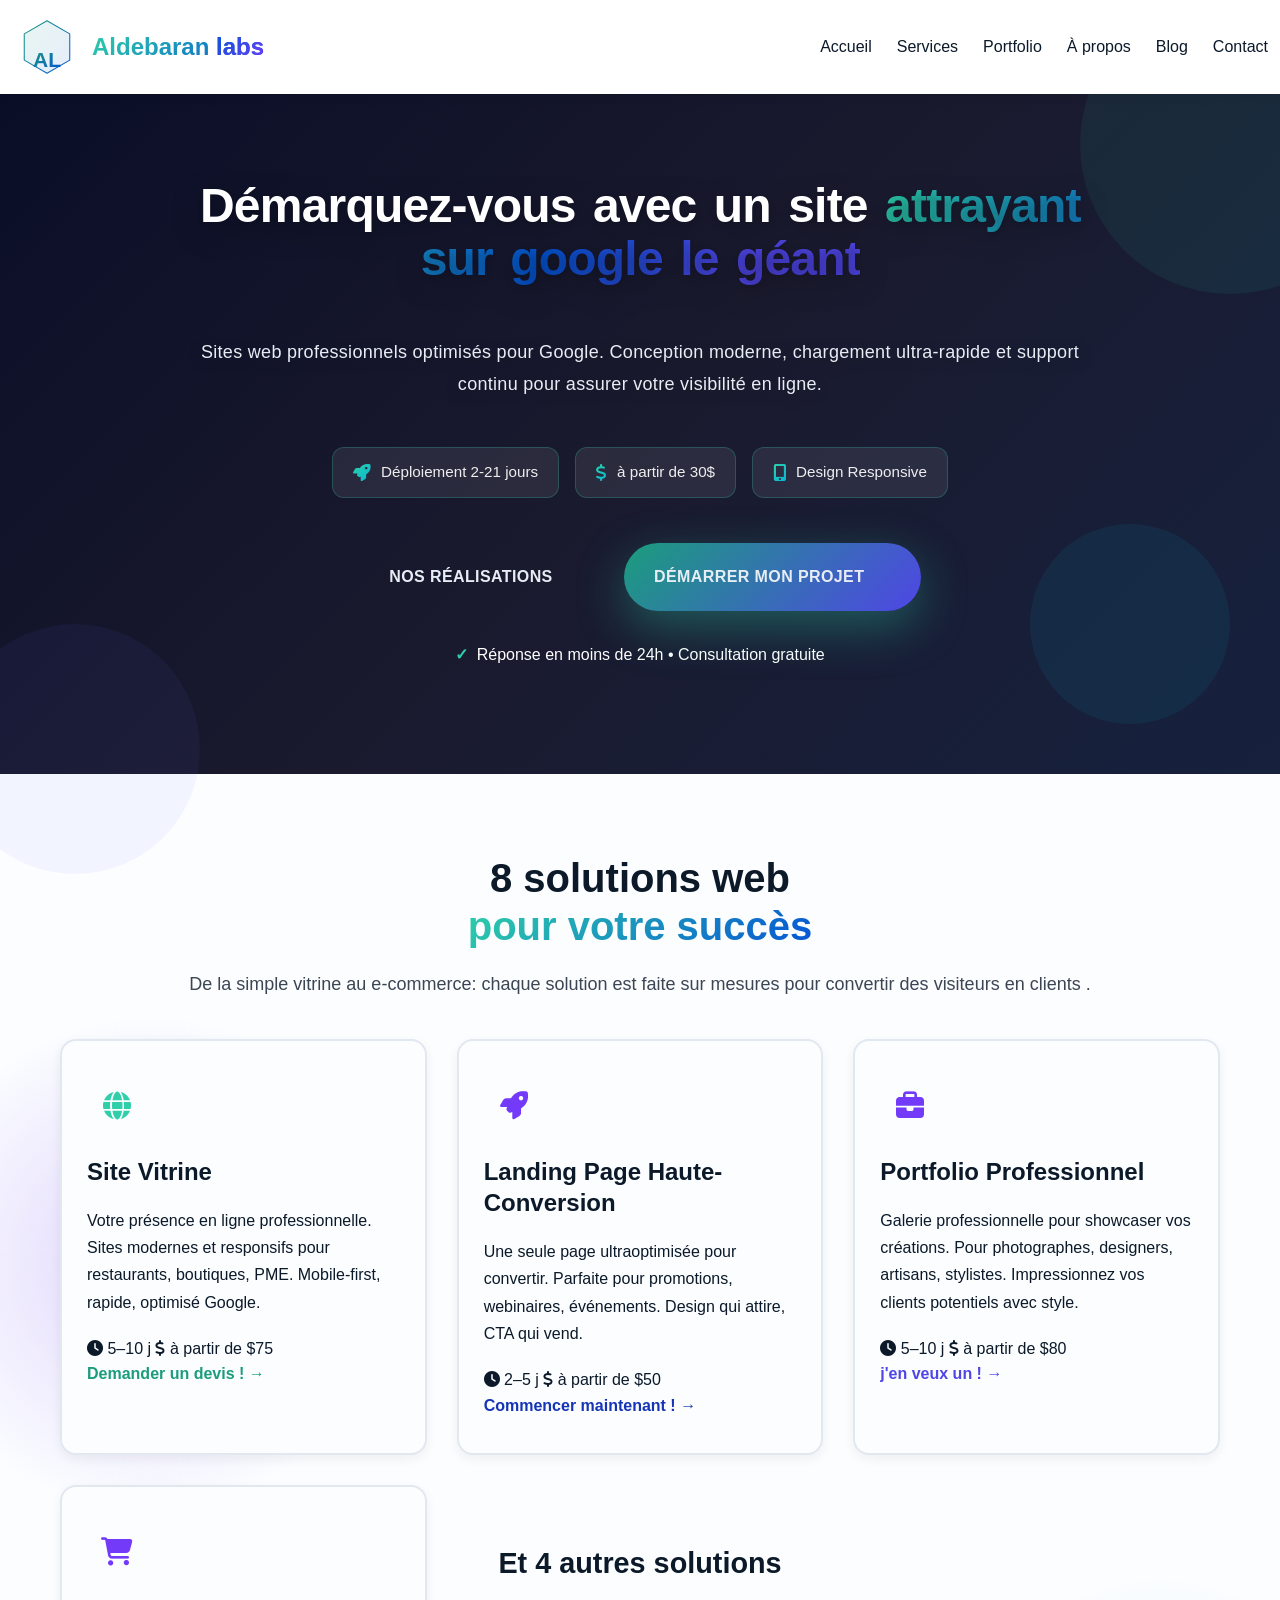
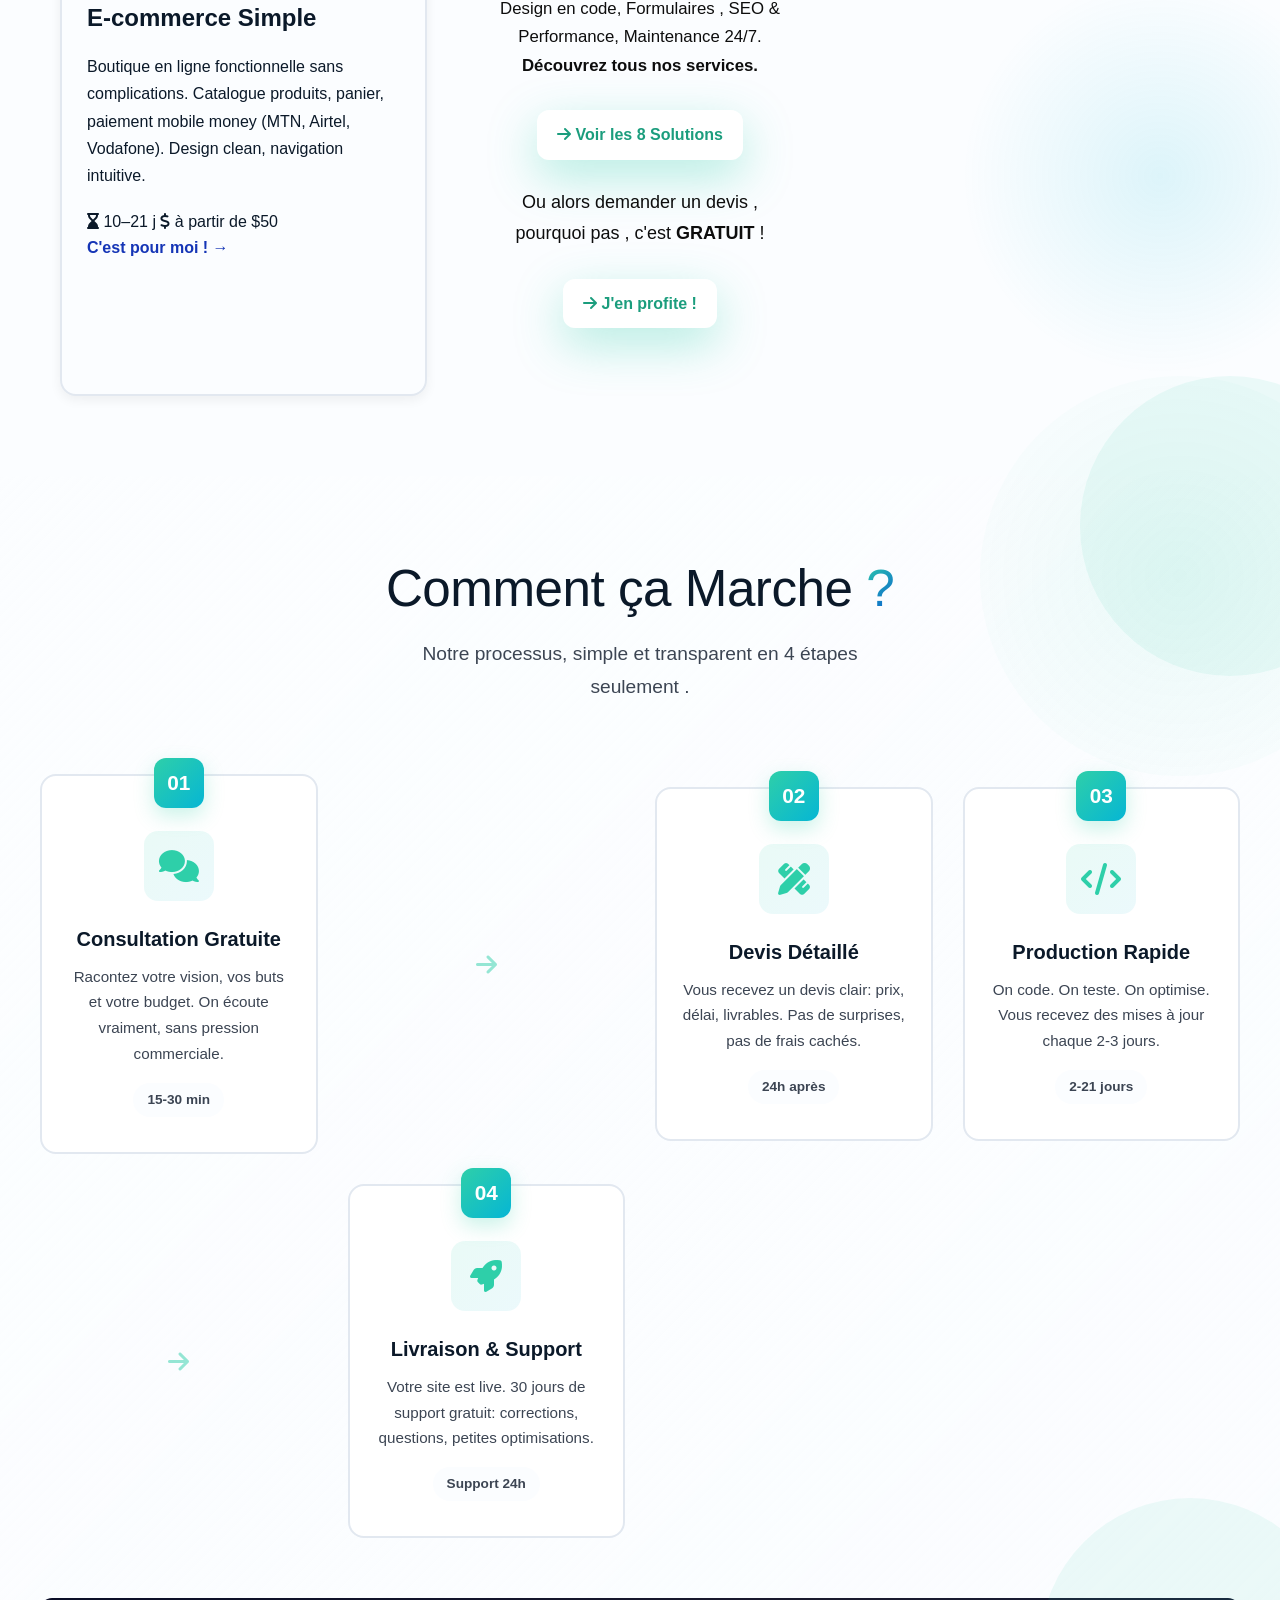
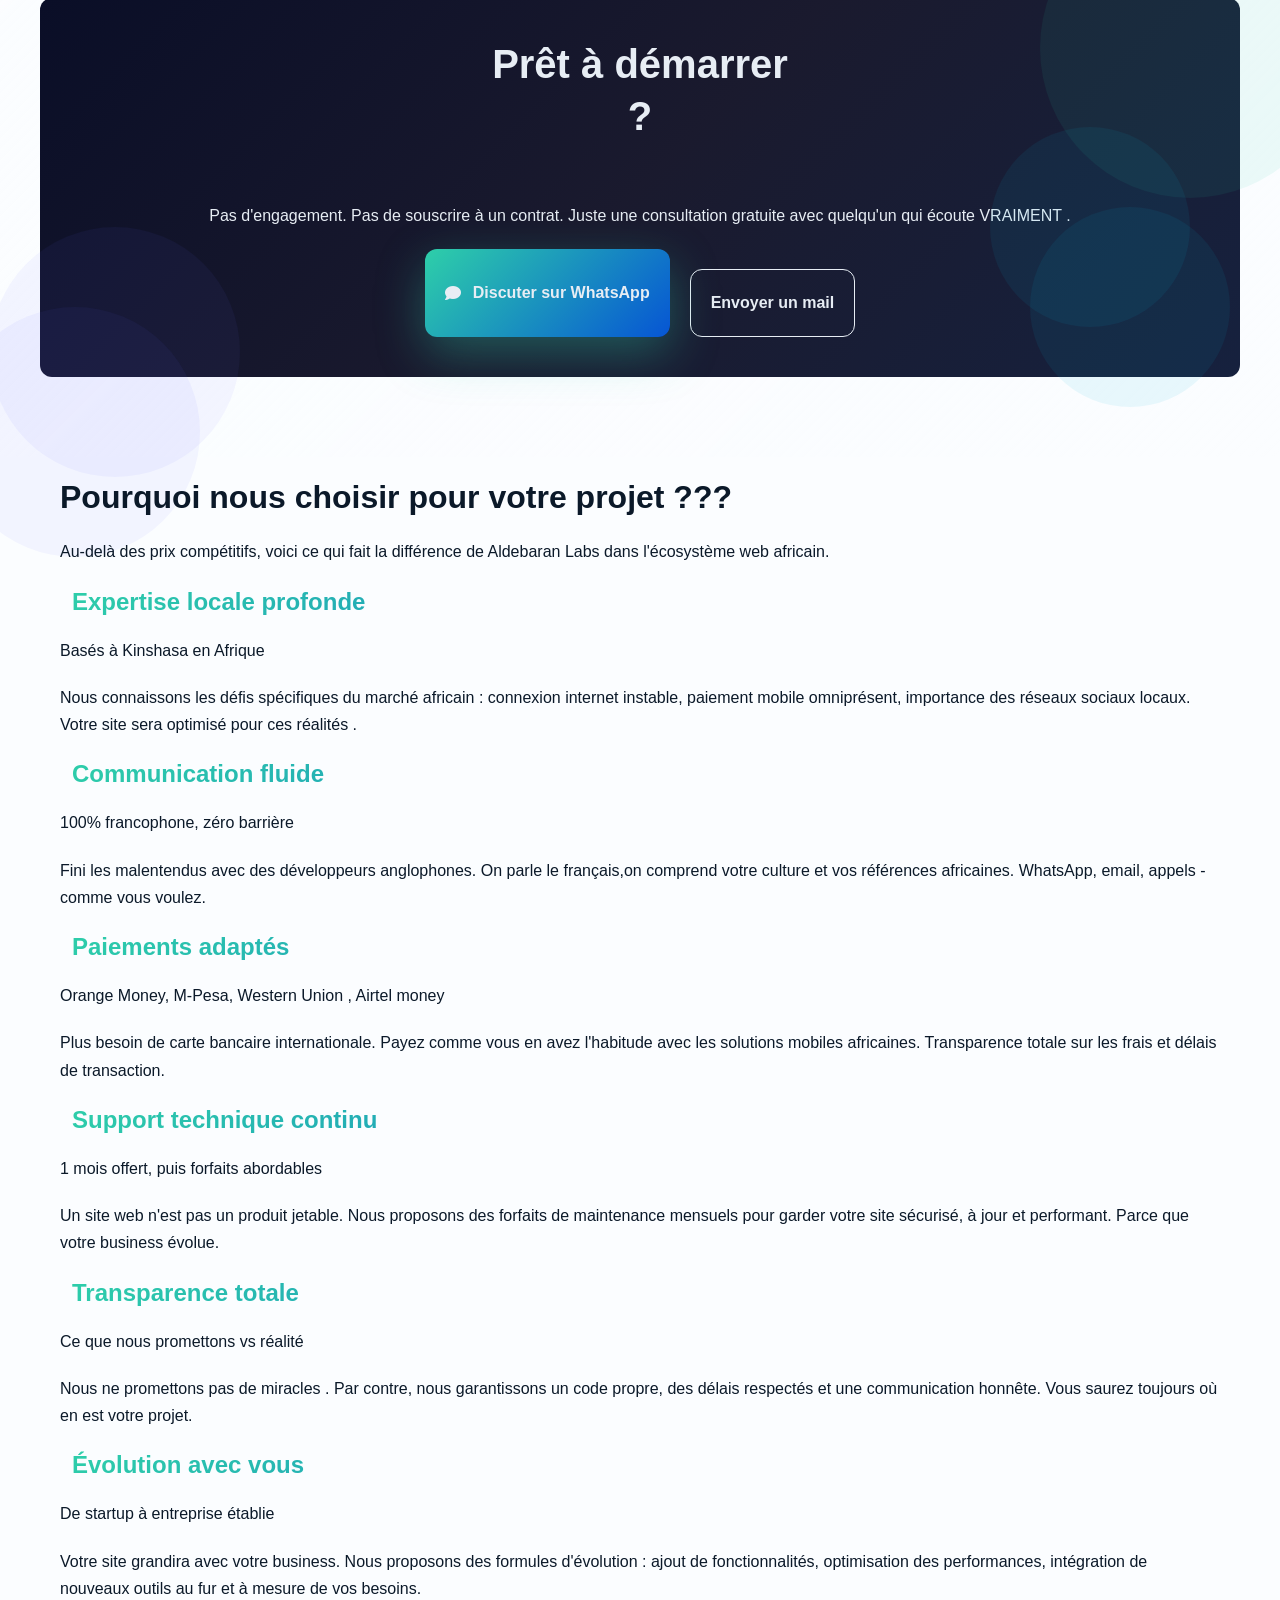
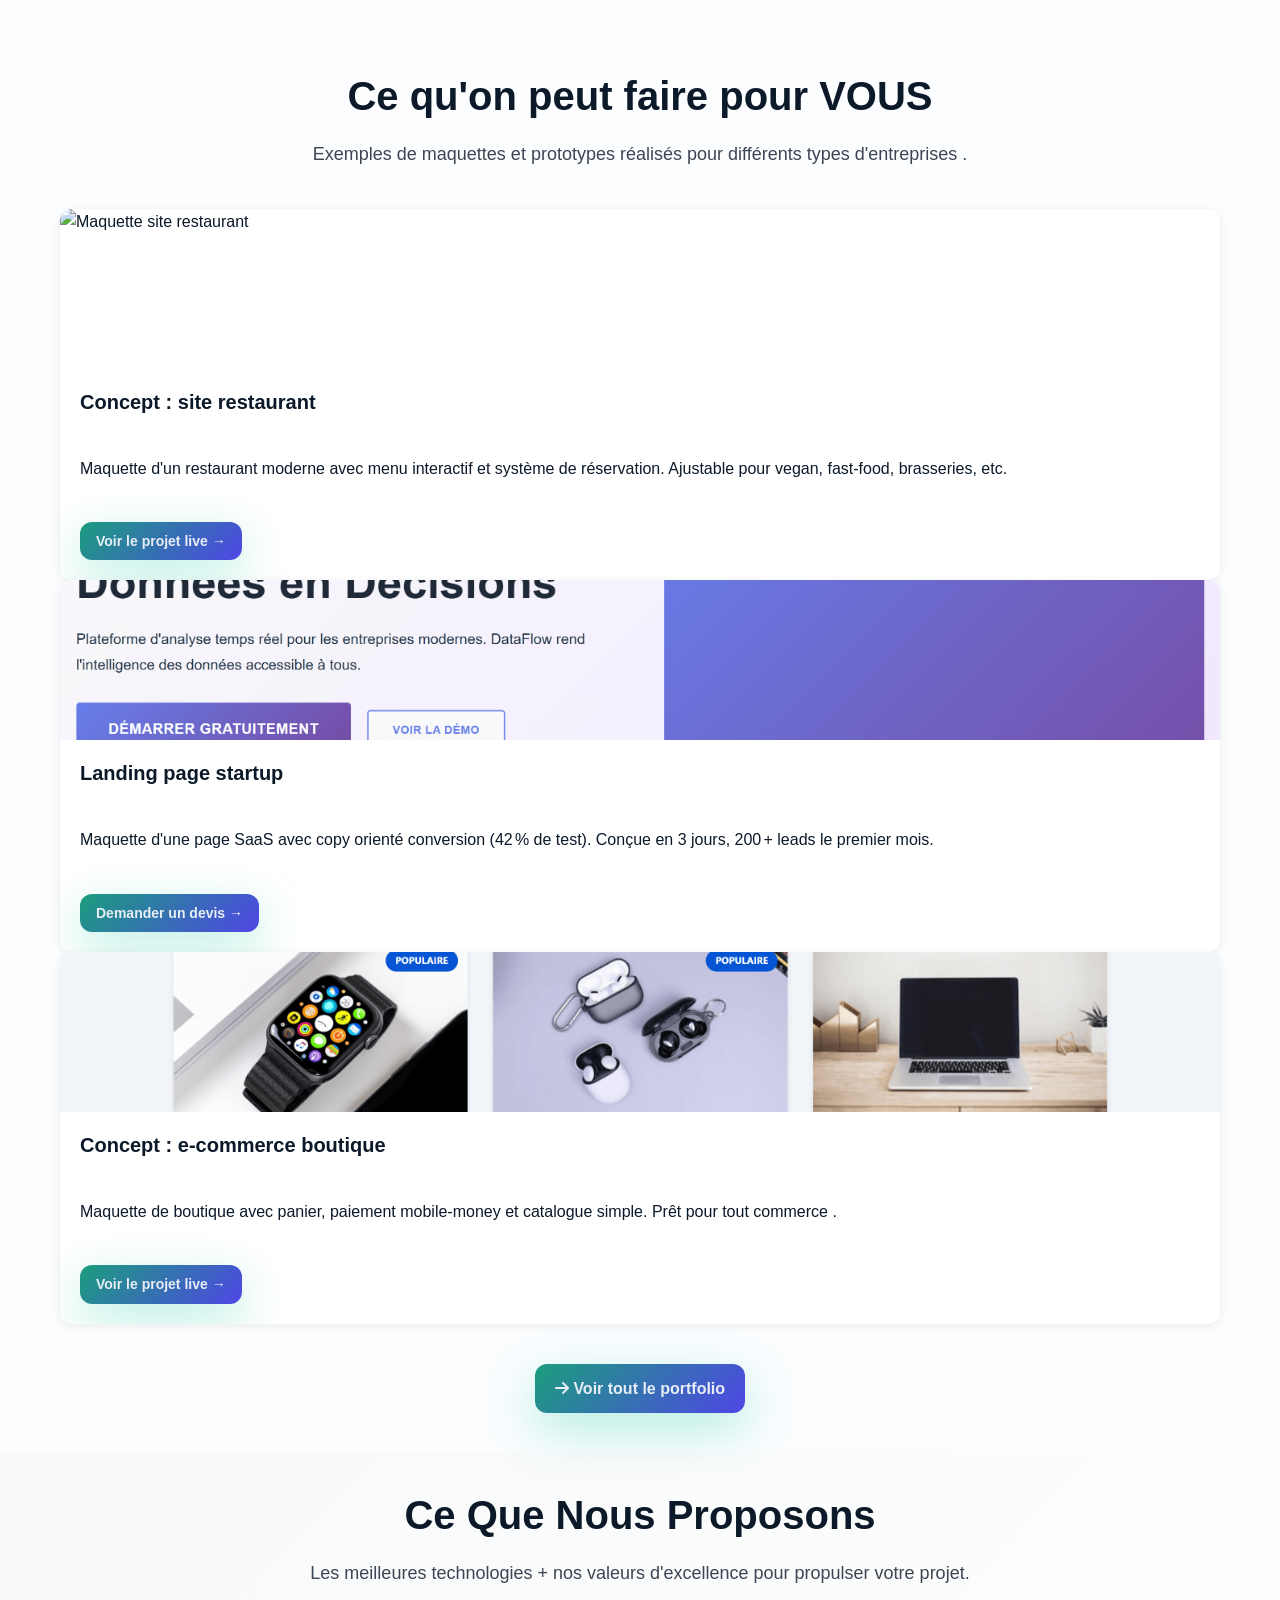
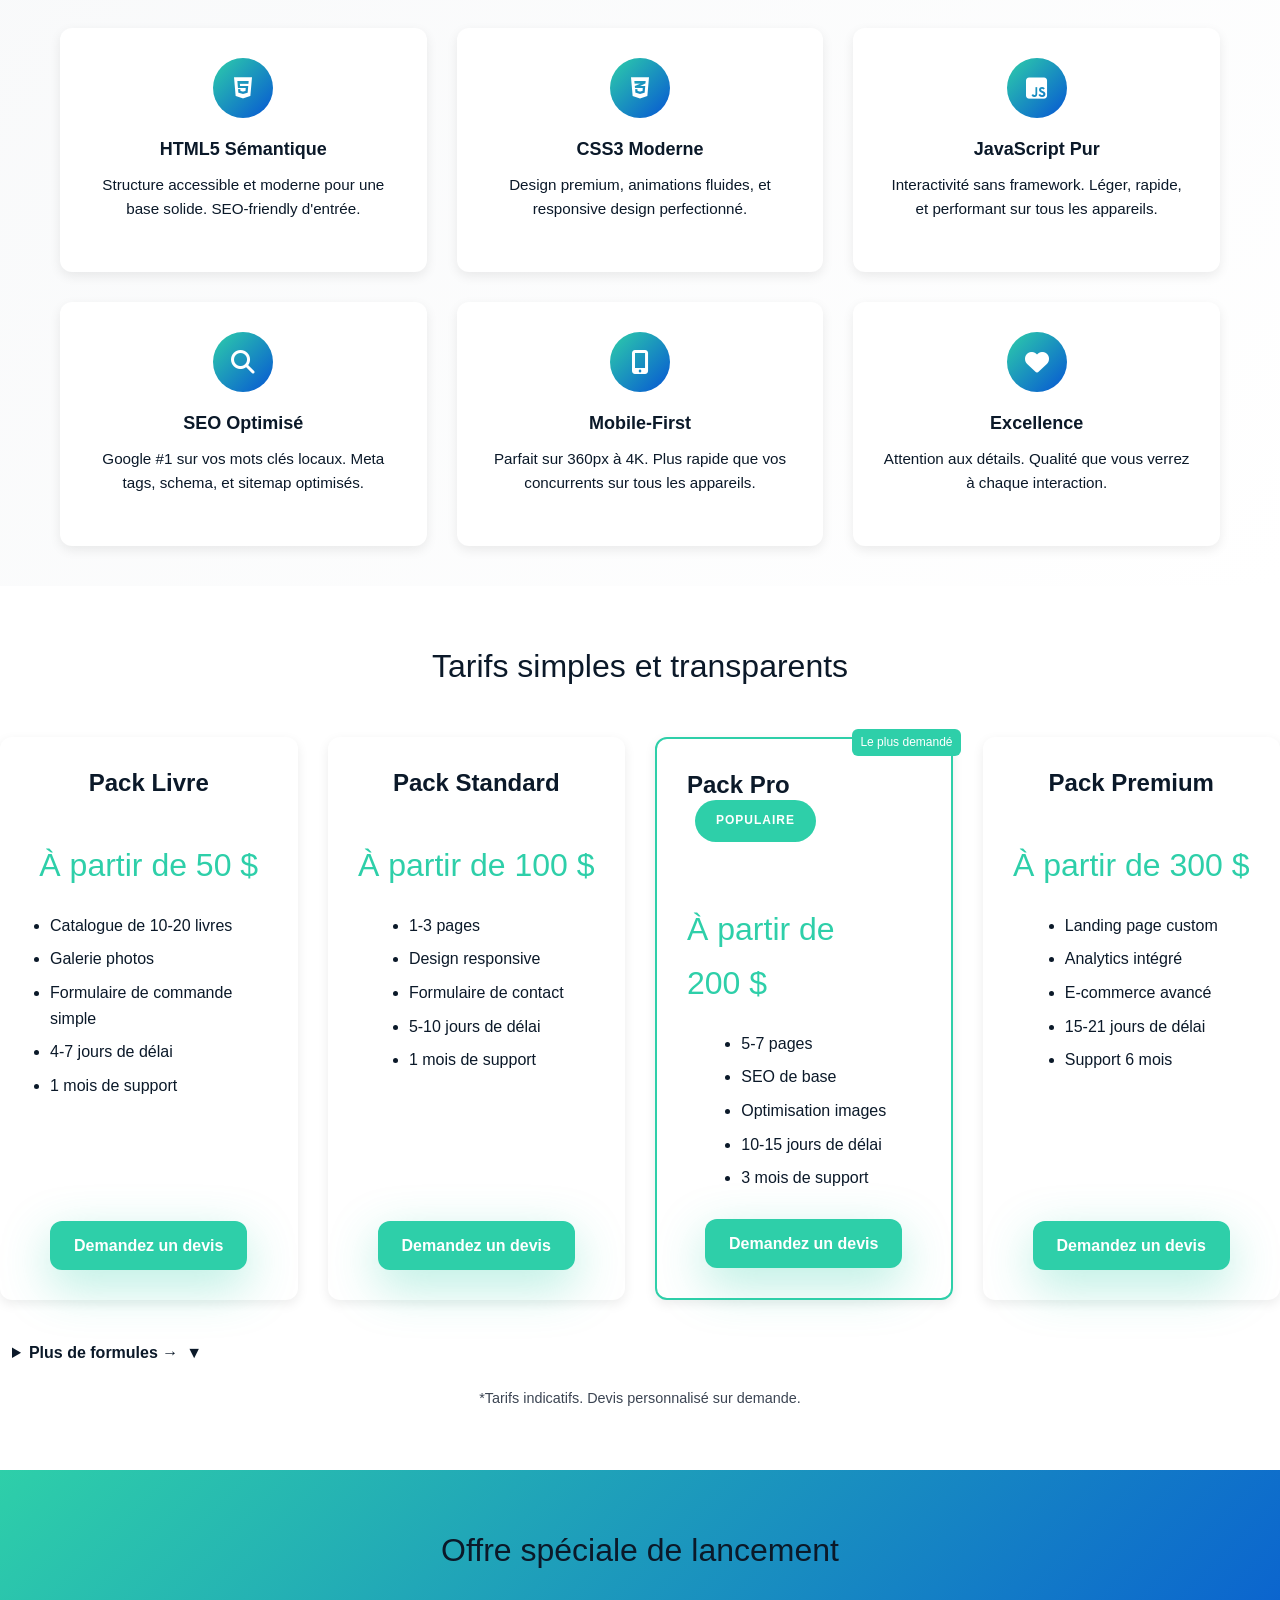
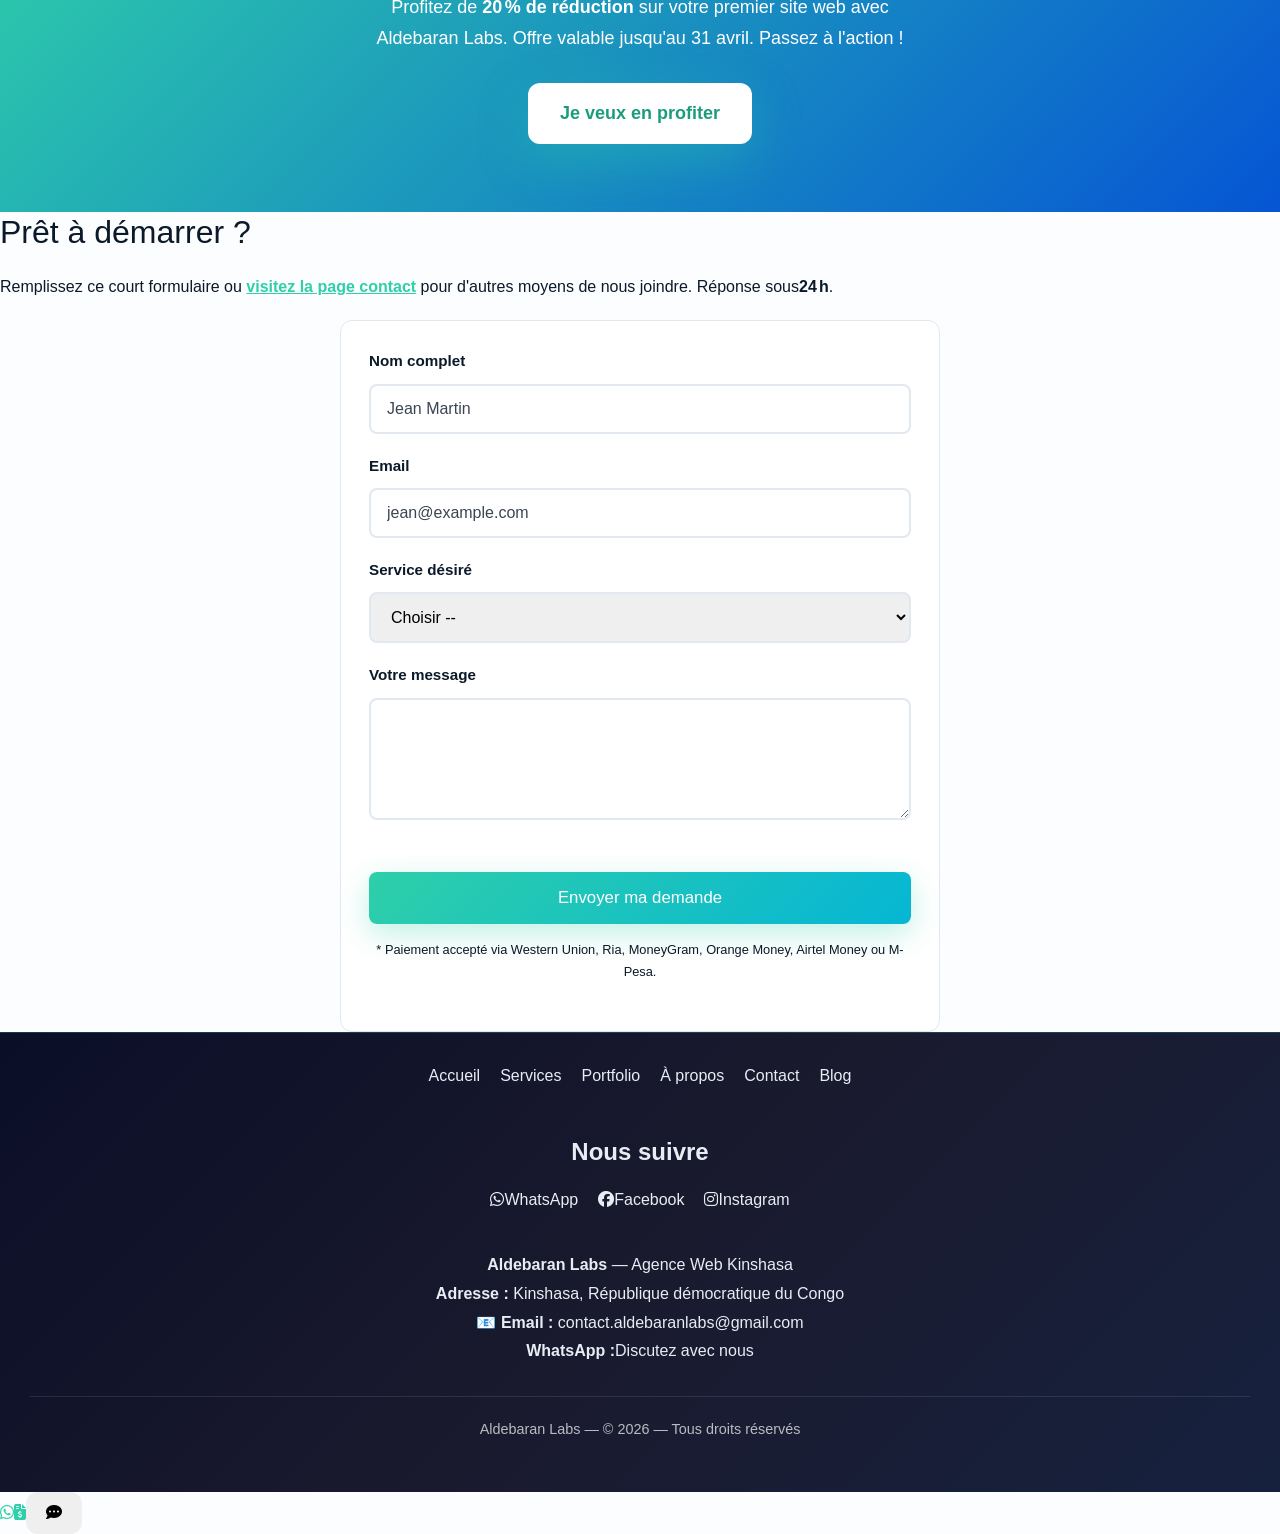
==== commit 34891c77: "Add files via upload" ====
--- a/index.html
+++ b/index.html
@@ -18,23 +18,23 @@
     <meta content="website" property="og:type"/>
     <meta content="Aldebaran Labs — Agence Web Kinshasa | Sites web qui convertissent" property="og:title"/>
     <meta content="Création de sites web pour restaurants, PME et artisans à Kinshasa. E-commerce simple, portfolios, landing pages. $30-300, délai 2-21 jours, 30j support gratuit." property="og:description"/>
-    <meta content="https://aldebaranlabs.netlify.app/assets/images/logo-aldebaran-labs.svg" property="og:image"/>
-    <meta content="https://aldebaranlabs.netlify.app/" property="og:url"/>
+    <meta content="https://aldebaranlabs.netlify.app/logo-aldebaran-labs.svg" property="og:image"/>
+    <meta content="https://aldebaranlabs.netlify.app" property="og:url"/>
     <meta content="fr_CD" property="og:locale"/>
     <meta content="summary_large_image" name="twitter:card"/>
     <meta content="Aldebaran Labs — Agence Web Kinshasa" name="twitter:title"/>
     <meta content="Sites web qui convertissent. Kinshasa. Freelancer local." name="twitter:description"/>
-    <meta content="https://aldebaranlabs.netlify.app/assets/images/logo-aldebaran-labs.svg" name="twitter:image"/>
+    <meta content="https://aldebaranlabs.netlify.app/logo-aldebaran-labs.svg" name="twitter:image"/>
     <meta content="#2ECFA9" name="theme-color"/>
     <meta content="yes" name="mobile-web-app-capable"/>
     <meta content="yes" name="apple-mobile-web-app-capable"/>
     <meta content="black-translucent" name="apple-mobile-web-app-status-bar-style"/>
     <!-- Favicon: use simplified hexagon SVG for best compatibility at small sizes -->
-    <link href=" logo-aldebaran-labs.svg" rel="icon" type="image/svg+xml"/>
-    <link href=" logo-aldebaran-labs.svg" rel="alternate icon" sizes="32x32"/>
+    <link href="logo-aldebaran-labs.svg" rel="icon" type="image/svg+xml"/>
+    <link href="logo-aldebaran-labs.svg" rel="alternate icon" sizes="32x32"/>
     <link href="https://cdnjs.cloudflare.com/ajax/libs/font-awesome/6.4.0/css/all.min.css" rel="stylesheet"/>
-    <link as="font" crossorigin="" href=" Inter/Inter-VariableFont_opsz,wght.ttf" rel="preload" type="font/ttf"/>
-    <link href=" index.css" rel="stylesheet"/>
+    <link as="font" crossorigin="" href="Inter/Inter-VariableFont_opsz,wght.ttf" rel="preload" type="font/ttf"/>
+    <link href="index.css" rel="stylesheet"/>
     <title>
       Aldebaran Labs | Sites web sur mesures modernes et  efficaces
     </title>
@@ -45,7 +45,7 @@
       "@type": "Organization",
       "name": "Aldebaran Labs",
       "url": "https://aldebaranlabs.netlify.app/",
-      "logo": "https://aldebaranlabs.netlify.app/assets/images/logo-aldebaran-labs.svg",
+      "logo": "https://aldebaranlabs.netlify.app/logo-aldebaran-labs.svg",
       "description": "Entreprise web francophone spécialisé dans la création de sites vitrines, landing pages, portfolios et e-commerce simple pour PME, restaurants et artisans à Kinshasa, RDC. Pas de backend complexe.",
       "telephone": "+243",
       "email": "contact.aldebaranlabs@gmail.com",
@@ -74,7 +74,7 @@
       "@context": "https://schema.org",
       "@type": "LocalBusiness",
       "name": "Aldebaran Labs",
-      "image": "https://aldebaranlabs.netlify.app/assets/images/logo-aldebaran-labs.svg",
+      "image": "https://aldebaranlabs.netlify.app/logo-aldebaran-labs.svg",
       "description": "Agence web créant des sites vitrines, landing pages, portfolios et solutions e-commerce pour restaurants, PME et artisans à Kinshasa.",
       "url": "https://aldebaranlabs.netlify.app/",
       "email": "contact.aldebaranlabs@gmail.com",
@@ -152,7 +152,7 @@
     </a>
     <header data-animation="InUp">
       <h2 aria-label="Aldebaran Labs" class="logo">
-        <img alt="Aldebaran Labs" class="logo-img" src=" logo-aldebaran-labs.svg"/>
+        <img alt="Aldebaran Labs" class="logo-img" src="logo-aldebaran-labs.svg"/>
         <span class="logo-text">
           Aldebaran
           <span class="labs-text">
@@ -681,7 +681,7 @@
           <div class="portfolio-grid">
             <article class="project-card" data-animation="fadeInUp" tabindex="0">
               <div class="project-image">
-                <img src=" maison-verde.png" alt="Maquette site restaurant">
+                <img src="maison-verde.png" alt="Maquette site restaurant">
               </div>
               <h3>Concept : site restaurant</h3>
               <p>Maquette d'un restaurant moderne avec menu interactif et système de réservation. Ajustable pour vegan, fast‑food, brasseries, etc.</p>
@@ -690,7 +690,7 @@
             </article>
             <article class="project-card" data-animation="fadeInUp" tabindex="0">
               <div class="project-image">
-                <img src=" landing-page.png" alt="Landing page startup" width="100% ">
+                <img src="landing-page.png" alt="Landing page startup" width="100% ">
               </div>
               <h3>
                 Landing page startup</h3>
@@ -701,7 +701,7 @@
             </article>
             <article class="project-card" data-animation="fadeInUp" tabindex="0">
               <div class="project-image">
-                <img src=" cody-shop.netlify.app_.png" alt="Concept e-commerce boutique">
+                <img src="cody-shop.netlify.app_.png" alt="Concept e-commerce boutique">
               </div>
               <h3>Concept : e‑commerce boutique</h3>
               <p>Maquette de boutique avec panier, paiement mobile-money et catalogue simple. Prêt pour tout commerce .</p>
@@ -920,6 +920,6 @@
       </address>
       <p class="copyright">Aldebaran Labs — © 2026 — Tous droits réservés</p>
     </footer>
-    <script src=" main.js"></script>
+    <script src="main.js"></script>
   </body>
 </html>
--- a/index.css
+++ b/index.css
@@ -6,7 +6,8 @@
 /* ===== 1. VARIABLES GLOBALES ===== */
 @font-face {
     font-family: 'inter';
-    src: url('. Inter/Inter-VariableFont_opsz,wght.ttf') format('truetype');
+    src: url('Inter/Inter-VariableFont_opsz,wght.ttf') format('truetype');
+    font-display: swap;
 }
 
 :root {
@@ -101,7 +102,7 @@
     background-color: var(--bg-light);
     display: flex;
     flex-direction: column;
-    overflow-x: hidden; /* Empêcher le scroll horizontal */
+    overflow-x: hidden;
 }
 
 * {
@@ -170,12 +171,12 @@
 }
 
 ul, ol {
-    margin-left: 20px;
+    margin-left: var(--spacing-md);
     margin-bottom: var(--spacing-md);
 }
 
 li {
-    margin-bottom: 8px;
+    margin-bottom: var(--spacing-xs);
 }
 
 /* ===== 4. COMPOSANTS RÉUTILISABLES ===== */
@@ -184,11 +185,11 @@
 .badge {
     display: inline-flex;
     align-items: center;
-    gap: 8px;
-    padding: 10px 20px;
+    gap: var(--spacing-xs);
+    padding: var(--spacing-sm) var(--spacing-md);
     border-radius: var(--radius-full);
     font-weight: var(--font-weight-bold);
-    font-size: 0.75rem;
+    font-size: var(--font-size-sm);
     text-transform: uppercase;
     letter-spacing: 1px;
 }
@@ -205,11 +206,11 @@
 button,
 [role="button"] {
     display: inline-block;
-    padding: 12px 24px;
+    padding: var(--spacing-sm) var(--spacing-md);
     border: none;
     border-radius: var(--radius-lg);
     font-family: var(--font-family);
-    font-size: 1rem;
+    font-size: var(--font-size-base);
     font-weight: var(--font-weight-bold);
     cursor: pointer;
     transition: all var(--transition-normal);
@@ -219,7 +220,7 @@
 
 .btn-header-cta {
     background: linear-gradient(135deg, var(--emerald-light), var(--cyan-light));
-    color: white;
+    color: var(--text-light);
     padding: clamp(14px, 2vw, 18px) clamp(28px, 6vw, 50px);
     border-radius: var(--radius-full);
     text-decoration: none;
@@ -241,18 +242,18 @@
 
 .cta_devis {
     background: linear-gradient(135deg, var(--emerald-400), var(--cyan-400));
-    color: white;
-    padding: 14px 28px;
+    color: var(--text-light);
+    padding: var(--text-light) var(--spacing-lg);
     border: none;
     border-radius: var(--radius-full);
     font-weight: var(--font-weight-bold);
     text-decoration: none;
     display: inline-flex;
     align-items: center;
-    gap: 10px;
+    gap: var(--spacing-sm);
     transition: all var(--transition-normal);
     box-shadow: 0 10px 30px rgba(46, 207, 169, 0.3);
-    font-size: 1rem;
+    font-size: var(--font-size-base);
 }
 
 .cta_devis:hover {
@@ -283,7 +284,7 @@
 .card {
     background: var(--bg-white);
     border-radius: var(--radius-lg);
-    padding: 30px;
+    padding: var(--spacing-lg);
     border: 1px solid var(--slate-100);
     transition: transform var(--transition-normal), box-shadow var(--transition-normal);
     cursor: pointer;
@@ -326,13 +327,13 @@
     align-items: center;
     justify-content: center;
     color: white;
-    font-size: 1.8rem;
-    margin-bottom: 25px;
+    font-size: var(--font-size-xl);
+    margin-bottom: var(--spacing-md);
     box-shadow: 0 8px 20px rgba(46, 207, 169, 0.3);
 }
 
 .service-card .service-body {
-    padding: 30px;
+    padding: var(--spacing-lg);
 }
 
 .service-bar {
@@ -348,15 +349,15 @@
 
 .service-tags {
     display: flex;
-    gap: 8px;
+    gap: var(--spacing-xs);
     flex-wrap: wrap;
 }
 
 .service-tags span {
-    font-size: 0.8rem;
+    font-size: var(--font-size-sm);
     background: var(--bg-light);
     color: var(--slate-medium);
-    padding: 6px 12px;
+    padding: var(--spacing-xs) var(--spacing-sm);
     border-radius: var(--radius-sm);
 }
 
@@ -368,8 +369,8 @@
     align-items: center;
     justify-content: center;
     color: var(--text-light);
-    font-size: 1.8rem;
-    margin-bottom: 25px;
+    font-size: var(--font-size-xl);
+    margin-bottom: var(--spacing-md);
     box-shadow: 0 8px 20px rgba(0, 0, 0, 0.06);
 }
 .contact-title {
@@ -413,8 +414,8 @@
     display: flex;
     align-items: center;
     justify-content: center;
-    color: white;
-    font-size: 1.5rem;
+    color: var(--text-light);
+    font-size: var(--font-size-xl);
     flex-shrink: 0;
 }
 
@@ -893,8 +894,8 @@
 }
 
 .logo-img {
-    max-width: 70px;
-    height: auto;
+    width: 70px;
+    height: 70px;
 }
 
 .logo-text {
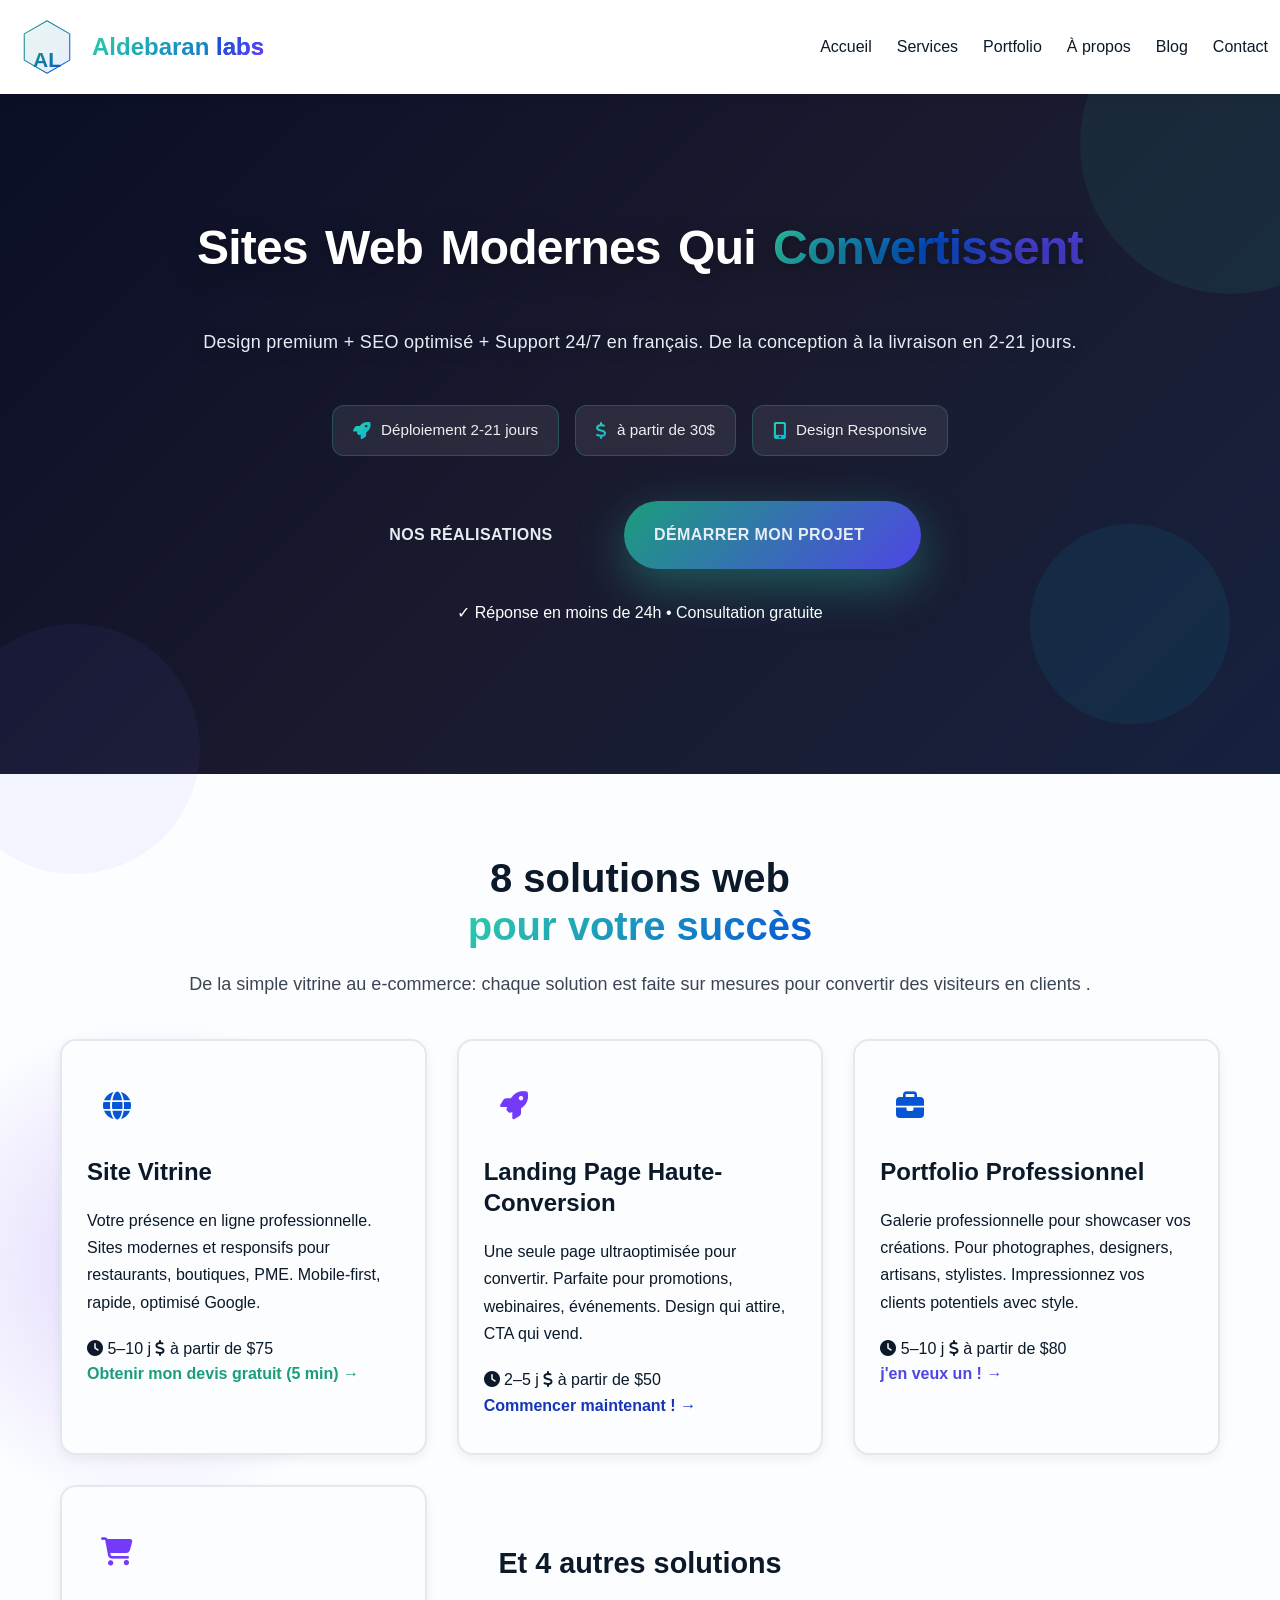
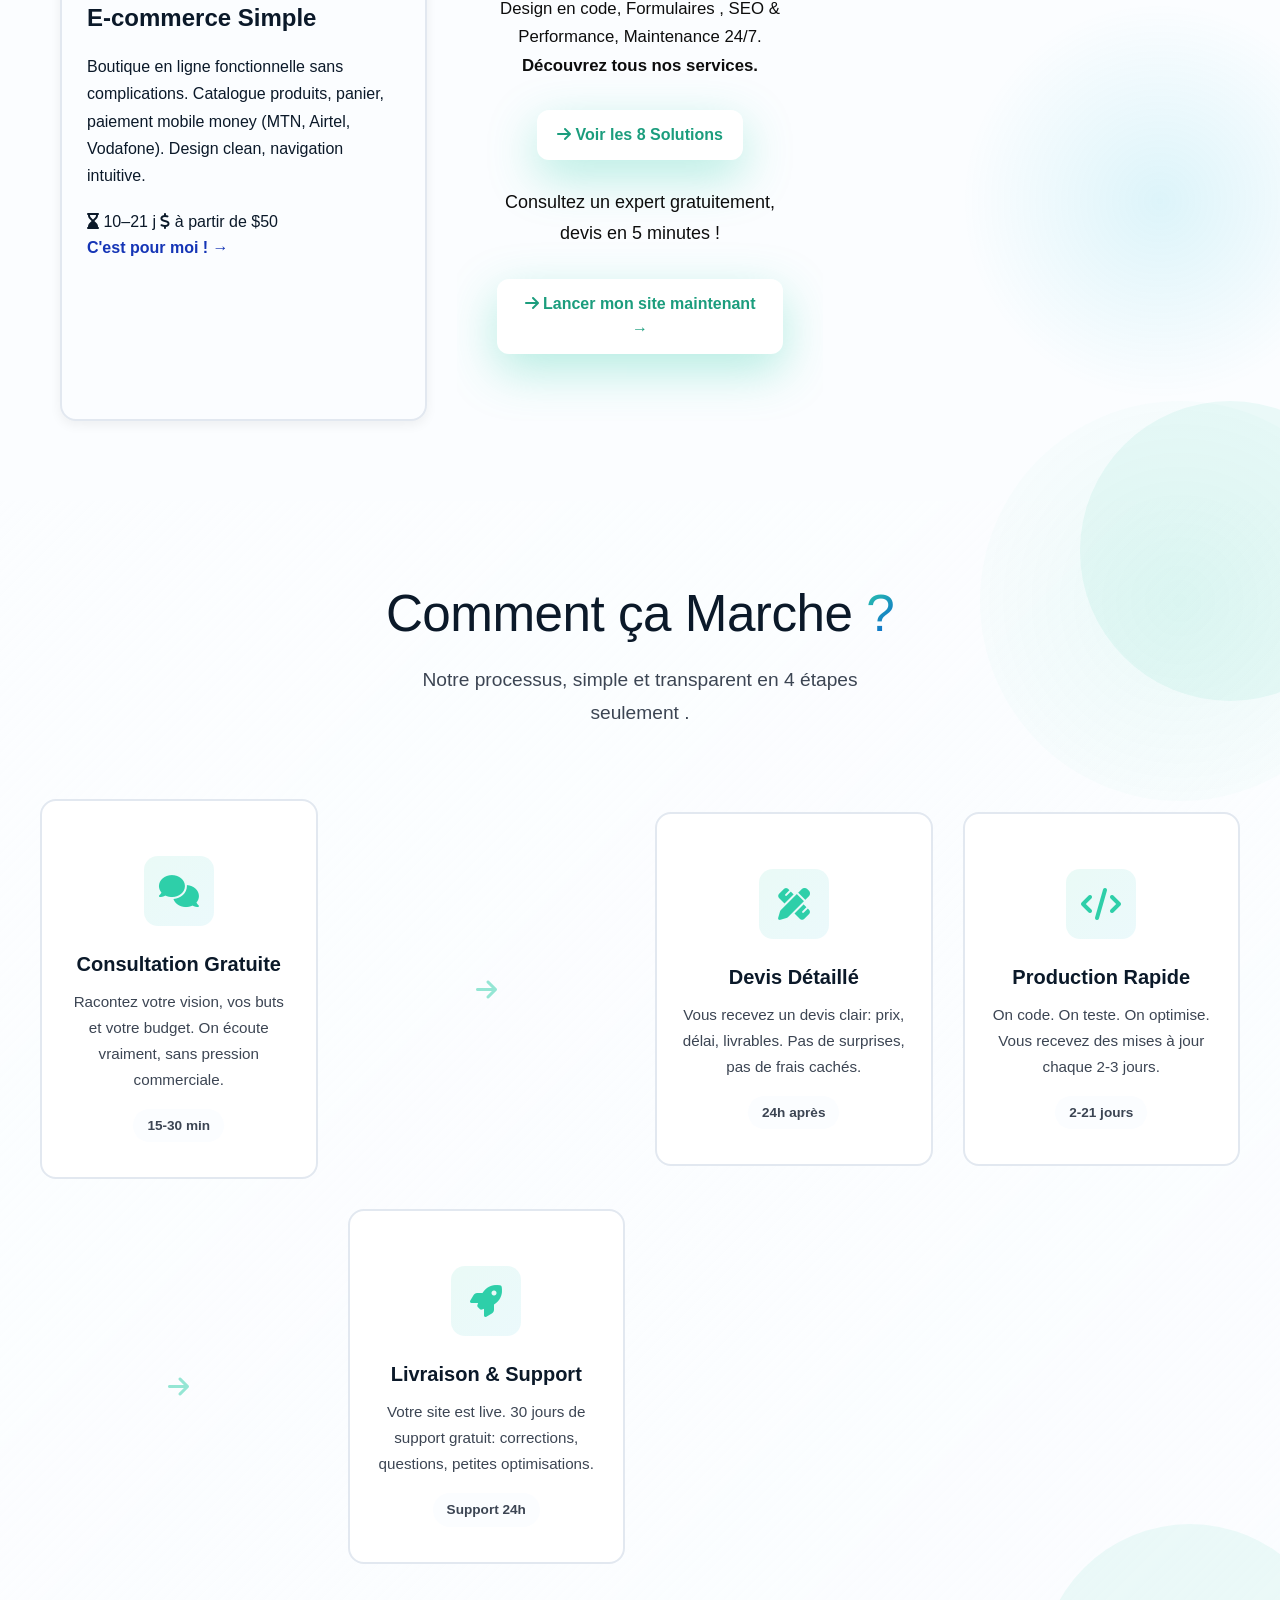
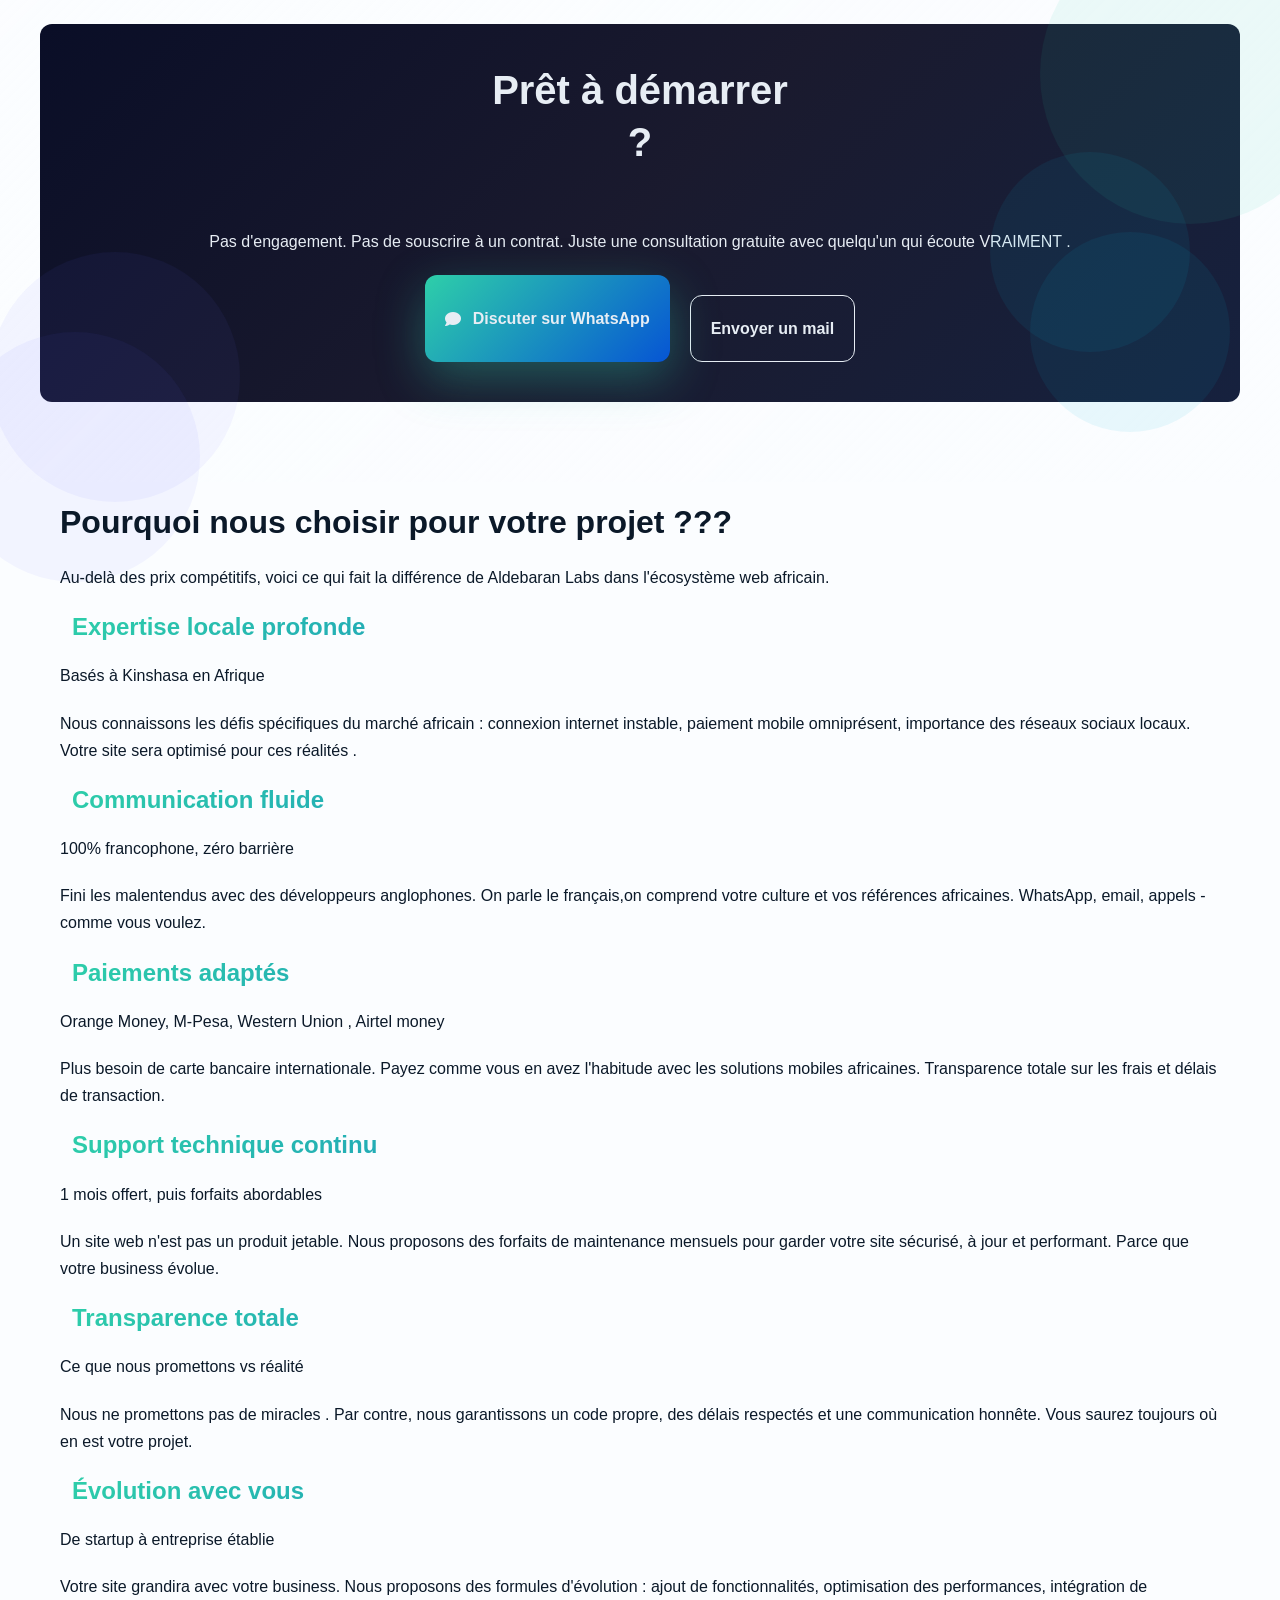
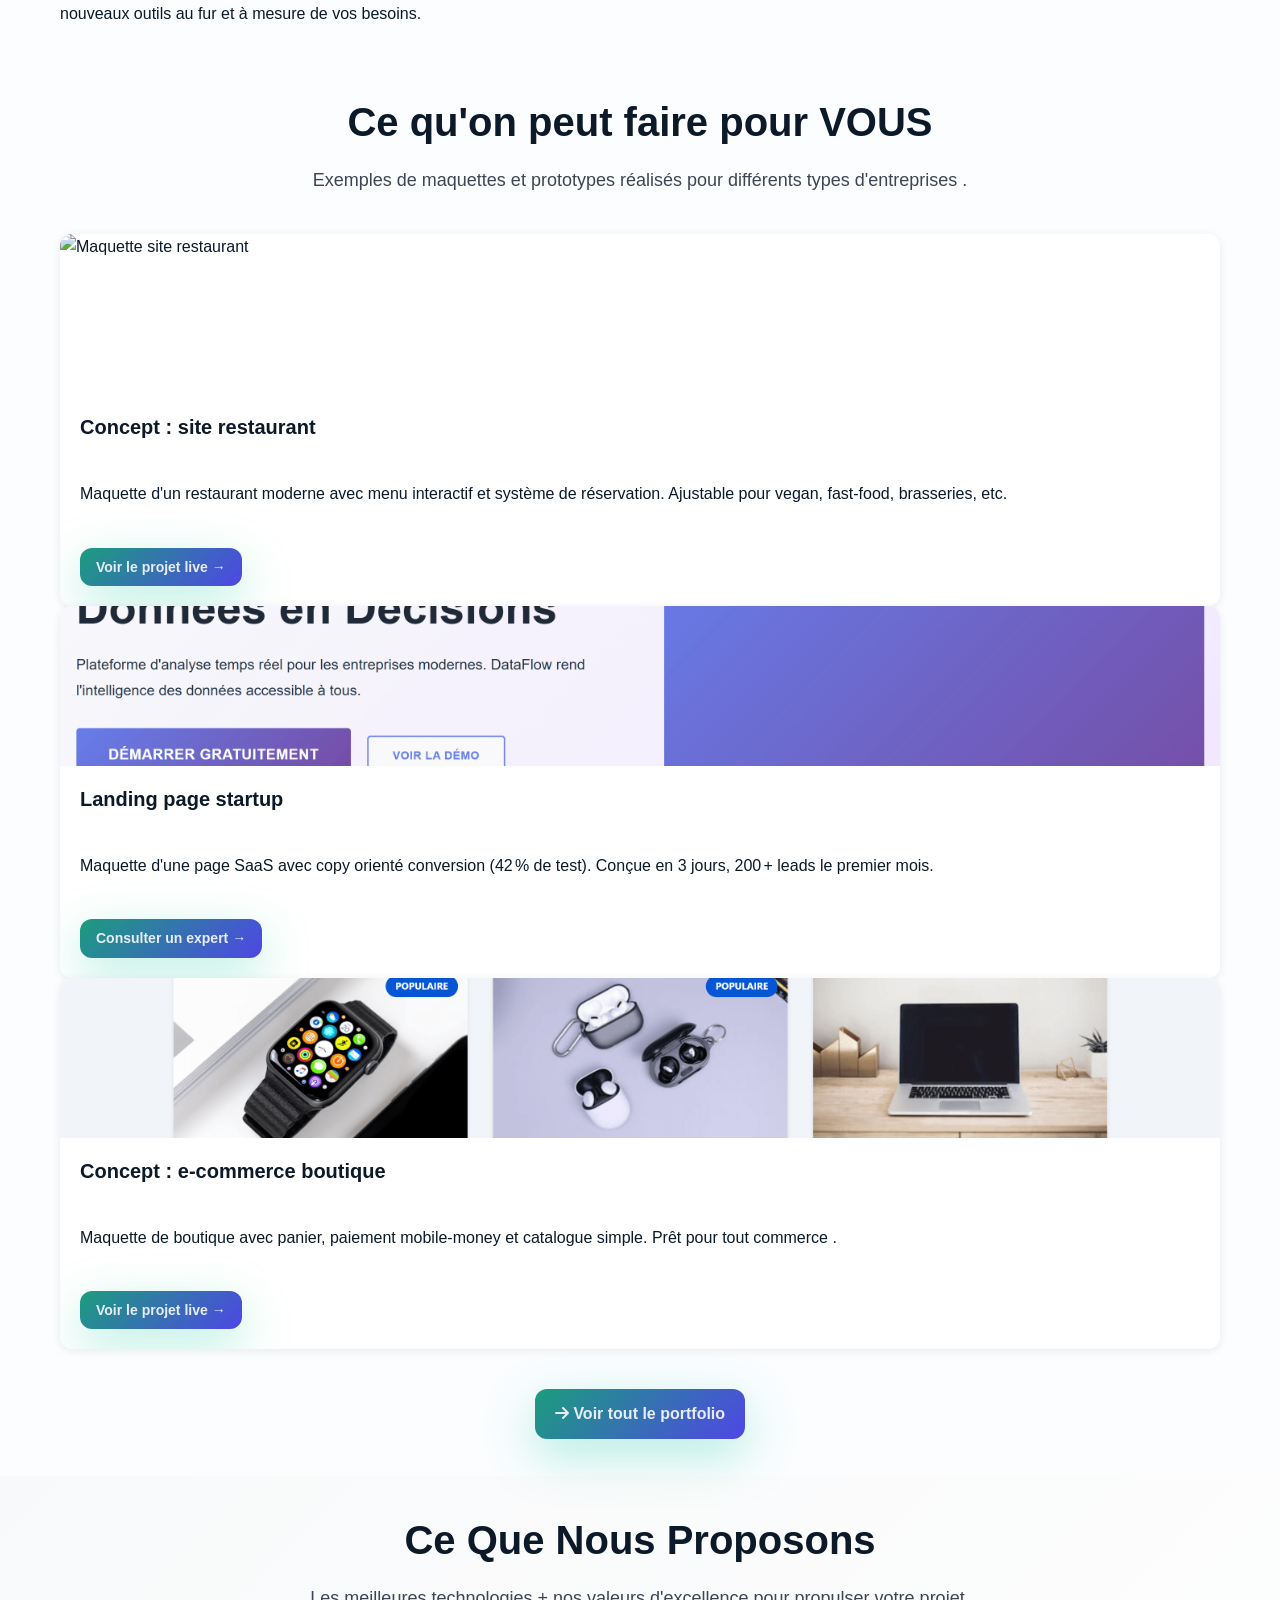
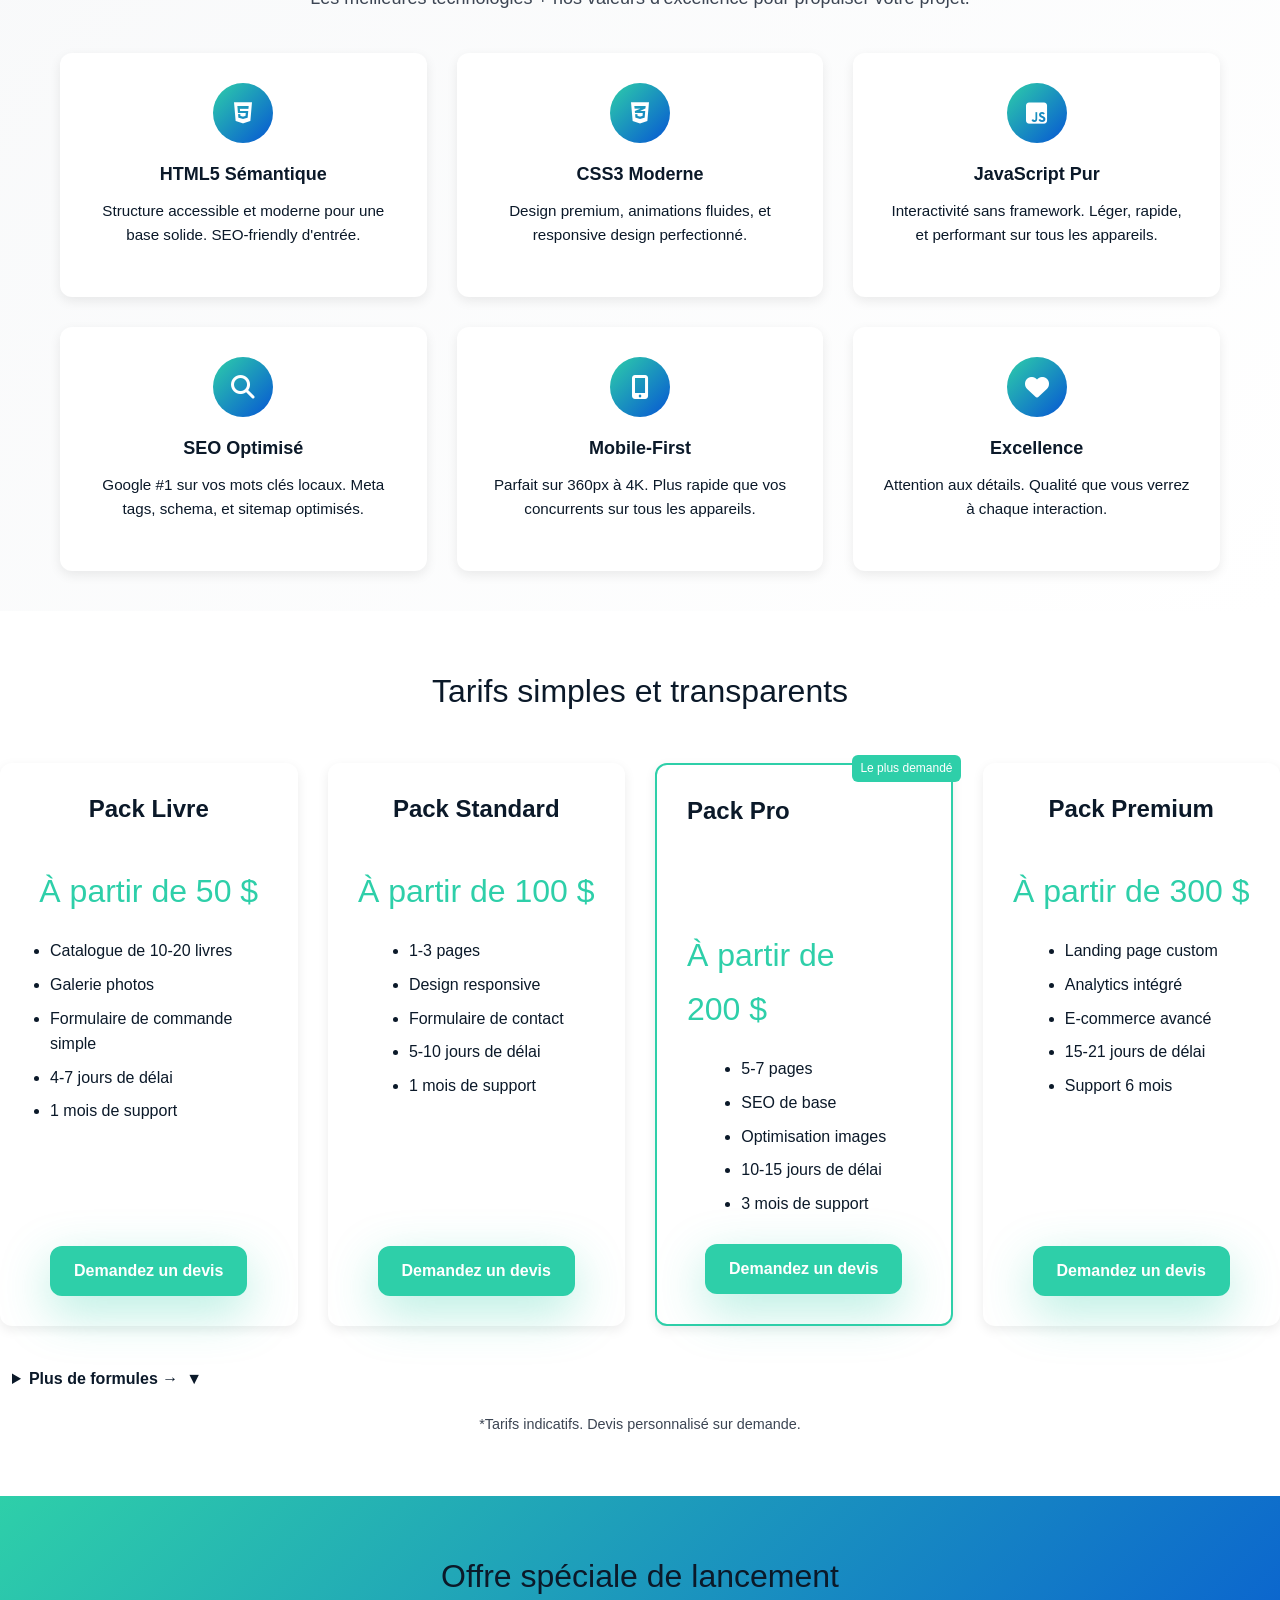
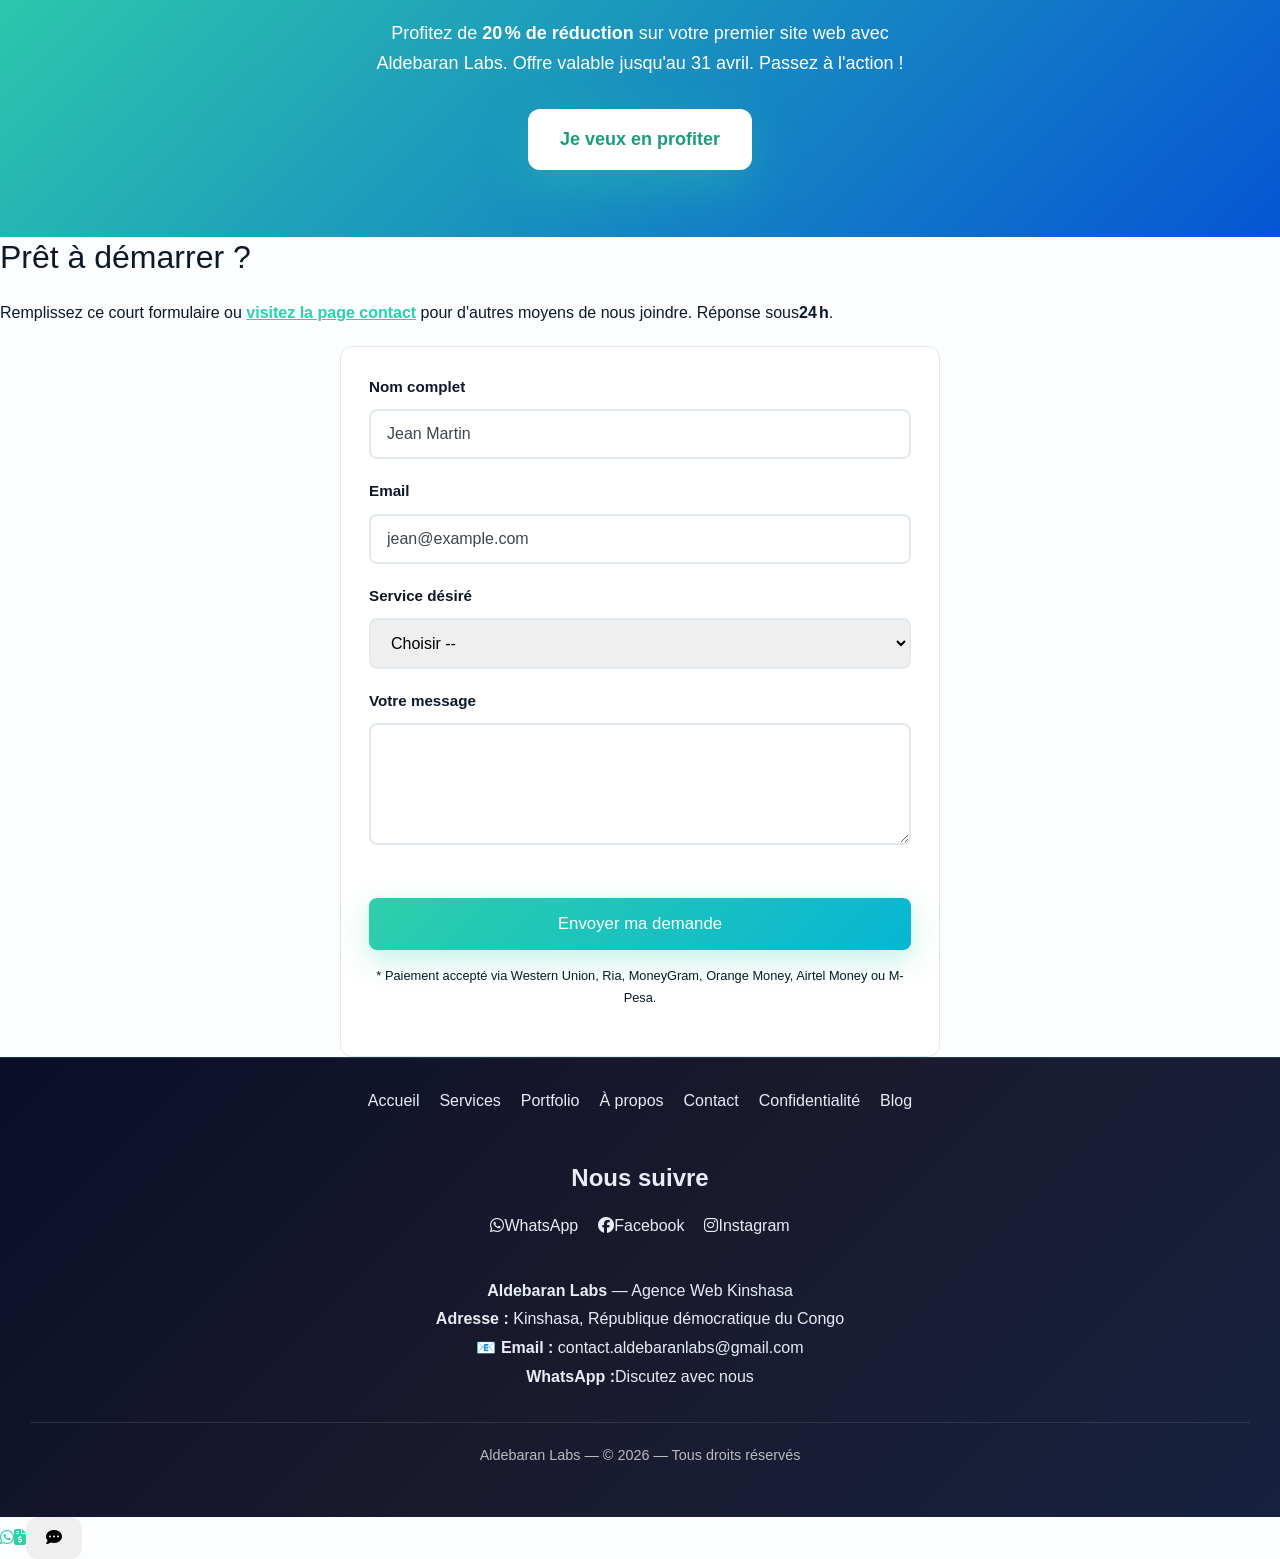
==== commit c201261f: "Add files via upload" ====
--- a/index.html
+++ b/index.html
@@ -9,15 +9,21 @@
     
       gtag('config', 'G-MJT7PYZ829');
     </script>
+    <!-- Ressources externes -->
+    <link rel="preconnect" href="https://cdnjs.cloudflare.com">
+    <link rel="preconnect" href="https://www.googletagmanager.com">
+    <link rel="preconnect" href="https://formspree.io">
+    <link rel="prefetch" href="https://aldebaranlabs.netlify.app/portfolio.html">
+    <link rel="prefetch" href="https://aldebaranlabs.netlify.app/services.html">
     <meta charset="utf-8"/>
     <meta content="width=device-width, initial-scale=1.0" name="viewport"/>
-    <meta content="Boostez votre activité avec un site web visible sur GOOGLE,sites web moderne et efficace sur mesure pour entreprises et particuliers. Prix $30-300, délai 2-21 jours, 30j support gratuit." name="description"/>
+    <meta content="Boostez votre activité avec un site web visible sur GOOGLE,sites web moderne et efficace sur mesure pour entreprises et particuliers. Prix à partir de $30, délai 2-21 jours, 30j support gratuit." name="description"/>
     <meta content="freelancer web Kinshasa, création site Kinshasa RDC, e-commerce simple livres, site vitrine restaurant Kinshasa, developer web francophone, landing page, portfolio artiste Kinshasa" name="keywords"/>
     <meta content="Aldebaran Labs" name="author"/>
     <meta content="index, follow, max-snippet:-1, max-image-preview:large, max-video-preview:-1" name="robots"/>
     <meta content="website" property="og:type"/>
     <meta content="Aldebaran Labs — Agence Web Kinshasa | Sites web qui convertissent" property="og:title"/>
-    <meta content="Création de sites web pour restaurants, PME et artisans à Kinshasa. E-commerce simple, portfolios, landing pages. $30-300, délai 2-21 jours, 30j support gratuit." property="og:description"/>
+    <meta content="Création de sites web pour restaurants, PME et artisans à Kinshasa. E-commerce simple, portfolios, landing pages. à partir de $30, délai 2-21 jours, 30j support gratuit." property="og:description"/>
     <meta content="https://aldebaranlabs.netlify.app/logo-aldebaran-labs.svg" property="og:image"/>
     <meta content="https://aldebaranlabs.netlify.app" property="og:url"/>
     <meta content="fr_CD" property="og:locale"/>
@@ -46,8 +52,8 @@
       "name": "Aldebaran Labs",
       "url": "https://aldebaranlabs.netlify.app/",
       "logo": "https://aldebaranlabs.netlify.app/logo-aldebaran-labs.svg",
-      "description": "Entreprise web francophone spécialisé dans la création de sites vitrines, landing pages, portfolios et e-commerce simple pour PME, restaurants et artisans à Kinshasa, RDC. Pas de backend complexe.",
-      "telephone": "+243",
+      "description": "Entreprise web francophone spécialisé dans la création de sites vitrines, landing pages, portfolios et e-commerce simple pour PME, restaurants et artisans à Kinshasa, RDC.",
+      "telephone": "+243990562959",
       "email": "contact.aldebaranlabs@gmail.com",
       "address": {
       "@type": "PostalAddress",
@@ -76,7 +82,7 @@
       "name": "Aldebaran Labs",
       "image": "https://aldebaranlabs.netlify.app/logo-aldebaran-labs.svg",
       "description": "Agence web créant des sites vitrines, landing pages, portfolios et solutions e-commerce pour restaurants, PME et artisans à Kinshasa.",
-      "url": "https://aldebaranlabs.netlify.app/",
+      "url": "https://aldebaranlabs.netlify.app",
       "email": "contact.aldebaranlabs@gmail.com",
       "address": {
       "@type": "PostalAddress",
@@ -84,7 +90,7 @@
       "addressLocality": "Kinshasa",
       "addressCountry": "CD"
       },
-      "priceRange": "$30-$300",
+      "priceRange": " à partir de $30",
       "serviceType": "Web Design & Development"
       }
     </script>
@@ -101,7 +107,7 @@
       },
       "areaServed": "Kinshasa, République Démocratique du Congo",
       "hasOfferingType": "ProfessionalService",
-      "priceRange": "USD30-300"
+      "priceRange": "à partir de $30"
       }
     </script>
     <!-- FAQPage Schema -->
@@ -152,7 +158,7 @@
     </a>
     <header data-animation="InUp">
       <h2 aria-label="Aldebaran Labs" class="logo">
-        <img alt="Aldebaran Labs" class="logo-img" src="logo-aldebaran-labs.svg"/>
+        <img alt="Aldebaran Labs" class="logo-img" src="logo-aldebaran-labs.svg" width="150" height="40"/>
         <span class="logo-text">
           Aldebaran
           <span class="labs-text">
@@ -189,7 +195,7 @@
               </a>
             </li>
             <li>
-              <a href="blog-aldebaranlabs.netlify.app">
+              <a href="https://blog-aldebaranlabs.netlify.app">
                 Blog
               </a>
             </li>
@@ -207,16 +213,12 @@
       <section aria-labelledby="hero-title" class="hero_section hero--large" data-animation="InUp">
         <div class="hero-content">
           <h1 class="hero-title" id="hero-title">
-            Démarquez-vous avec un site
-            <span class="gradient-text">
-              attrayant
-              <br/>
-              sur google le géant
-            </span>
+            Sites Web Modernes Qui <span class="gradient-text">Convertissent</span>
           </h1>
           <!-- Description - Premium -->
           <p class="hero-subtext">
-            Sites web professionnels optimisés pour Google. Conception moderne, chargement ultra-rapide et support continu pour assurer votre visibilité en ligne.
+            Design premium + SEO optimisé + Support 24/7 en français.
+            De la conception à la livraison en 2-21 jours.
           </p>
           <!-- Features Quick Highlight -->
           <div class="hero-features">
@@ -320,7 +322,7 @@
                 </span>
               </div>
               <a class="service-card__link" href="#contact">
-                Demander un devis ! →
+                Obtenir mon devis gratuit (5 min) →
               </a>
             </article>
             <!-- 2. LANDING PAGE -->
@@ -423,11 +425,11 @@
                 </i>
                 Voir les 8 Solutions
               </a>
-              <p style="color: black; font-size: var(--font-size-lg); margin-top: var(--spacing-md);">Ou alors demander un devis , pourquoi pas , c'est <strong>GRATUIT</strong> !</p>
+              <p style="color: black; font-size: var(--font-size-lg); margin-top: var(--spacing-md);">Consultez un expert gratuitement, devis en 5 minutes !</p>
               <a class="btn btn-primary btn-pulse" href="contact.html">
                 <i class="fas fa-arrow-right">
                 </i>
-                J'en profite !
+                Lancer mon site maintenant →
               </a>
             </div>
           </div>
@@ -681,7 +683,7 @@
           <div class="portfolio-grid">
             <article class="project-card" data-animation="fadeInUp" tabindex="0">
               <div class="project-image">
-                <img src="maison-verde.png" alt="Maquette site restaurant">
+                <img src="maison-verde.png" alt="Maquette site restaurant" width="600" height="400" loading="lazy">
               </div>
               <h3>Concept : site restaurant</h3>
               <p>Maquette d'un restaurant moderne avec menu interactif et système de réservation. Ajustable pour vegan, fast‑food, brasseries, etc.</p>
@@ -690,18 +692,19 @@
             </article>
             <article class="project-card" data-animation="fadeInUp" tabindex="0">
               <div class="project-image">
-                <img src="landing-page.png" alt="Landing page startup" width="100% ">
+                <img src="landing-page.png" alt="Landing page startup" width="600" height="400" loading="lazy">
               </div>
               <h3>
                 Landing page startup</h3>
                 <p>
                   Maquette d'une page SaaS avec copy orienté conversion (42 % de test). Conçue en 3 jours, 200 + leads le premier mois.</p>
                   <a class="btn btn-primary btn-sm" href="contact.html">
-                    Demander un devis →</a>
+                    Consulter un expert →
+                  </a>
             </article>
             <article class="project-card" data-animation="fadeInUp" tabindex="0">
               <div class="project-image">
-                <img src="cody-shop.netlify.app_.png" alt="Concept e-commerce boutique">
+                <img src="cody-shop.netlify.app_.png" alt="Concept e-commerce boutique" width="600" height="400" loading="lazy">
               </div>
               <h3>Concept : e‑commerce boutique</h3>
               <p>Maquette de boutique avec panier, paiement mobile-money et catalogue simple. Prêt pour tout commerce .</p>
@@ -903,6 +906,7 @@
           <li><a href="index.html">Accueil</a></li>
           <li><a href="services.html">Services</a></li> <li><a href="portfolio.html">Portfolio</a></li> <li><a href="about.html">À propos</a></li> 
           <li><a href="contact.html">Contact</a></li>
+          <li><a href="privacy.html">Confidentialité</a></li>
           <li><a href="https://blog-aldebaranlabs.netlify.app">Blog</a></li>
         </ul>
       </nav>
--- a/index.css
+++ b/index.css
@@ -1,3044 +1,3093 @@
-/* =====================================================
-   ALDEBARAN LABS — STYLESHEET PROFESSIONNEL REFACTORISÉ
-   Structure stricte: Variables → Reset → Base → Composants → Layout → Animations → Responsive
-   ===================================================== */
-
-/* ===== 1. VARIABLES GLOBALES ===== */
-@font-face {
-    font-family: 'inter';
-    src: url('Inter/Inter-VariableFont_opsz,wght.ttf') format('truetype');
-    font-display: swap;
-}
-
-:root {
-    /* --- PALETTE COLOURS --- */
-    /* Émeraude (Vert) */
-    --emerald-400: #2ECFA9;
-    --emerald-600: #1B9D7D;
-    --emerald-900: #0F4C3A;
-    
-    /* Cyan (Bleu ciel) */
-    --cyan-400: #0655d4;
-    --cyan-600: #1535b6;
-    --cyan-900: #020C78;
-    
-    /* Indigo (Violet/Bleu profond) */
-    --indigo-400: #733afa;
-    --indigo-600: #4F46E5;
-    --indigo-900: #312E81;
-    
-    --text-dark: #0B1929;
-    --text-light: #e7edf4;
-    --text-muted: #3c4553;
-    
-    /* Backgrounds */
-    --bg-white: #FFFFFF;
-    --bg-light: #FBFDFF;
-    --gradient-dark: linear-gradient(135deg, #0a0e27 0%, #1a1a2e 50%, #16213e 100%);
-    
-    /* Gradients */
-    --gradient-emerald: linear-gradient(135deg, var(--emerald-400), var(--cyan-400));
-    --gradient-cyan: linear-gradient(135deg, var(--cyan-400), var(--indigo-400));
-    --gradient-indigo: linear-gradient(135deg, var(--indigo-400), var(--indigo-600));
-    
-    /* Typography */
-    --font-family: 'inter', -apple-system, BlinkMacSystemFont, 'Segoe UI', sans-serif;
-    --font-size-base: 1rem;
-    --font-size-sm: 0.875rem;
-    --font-size-lg: 1.125rem;
-    --font-size-xl: 1.5rem;
-    --font-size-1xl:2rem;
-    --font-size-2xl: 2.5rem;
-    --font-weight-normal: 400;
-    --font-weight-medium: 500;
-    --font-weight-semibold: 600;
-    --font-weight-bold: 700;
-    
-    /* Spacing */
-    --spacing-xs: 8px;
-    --spacing-sm: 12px;
-    --spacing-md: 20px;
-    --spacing-lg: 30px;
-    --spacing-xl: 40px;
-    --spacing-2xl: 60px;
-    --spacing-3xl: 80px;
-    
-    /* Border Radius */
-    --radius-sm: 6px;
-    --radius-md: 8px;
-    --radius-lg: 12px;
-    --radius-xl: 16px;
-    --radius-full: 50px;
-    
-    /* Shadows */
-    --shadow-sm: 0 2px 10px rgba(0, 0, 0, 0.08);
-    --shadow-md: 0 6px 18px rgba(0, 0, 0, 0.12);
-    --shadow-lg: 0 12px 30px rgba(0, 0, 0, 0.15);
-    
-    /* Transitions */
-    --transition-fast: 0.2s ease;
-    --transition-normal: 0.3s ease;
-    --transition-slow: 0.5s ease;
-    --transition-bounce: cubic-bezier(0.34, 1.56, 0.64, 1);
-}
-
-/* ===== 2. RESET & NORMALIZE ===== */
-* {
-    margin: 0;
-    padding: 0;
-    box-sizing: border-box;
-}
-
-html {
-    scroll-behavior: smooth;
-    font-size: 16px;
-}
-
-body {
-    font-family: var(--font-family);
-    font-size: var(--font-size-base);
-    line-height: 1.6;
-    color: var(--text-dark);
-    background-color: var(--bg-light);
-    display: flex;
-    flex-direction: column;
-    overflow-x: hidden;
-}
-
-* {
-    -webkit-font-smoothing: antialiased;
-    -moz-osx-font-smoothing: grayscale;
-}
-
-img {
-    max-width: 100%;
-    height: auto;
-    display: block;
-}
-
-/* ===== 3. BASE STYLES ===== */
-h1, h2, h3, h4, h5, h6 {
-    font-weight: var(--font-weight-bold);
-    line-height: 1.3;
-    margin-bottom: var(--spacing-md);
-    color: var(--text-dark);
-}
-
-h1 {
-    font-size: 2.5rem;
-    font-weight: var(--font-weight-black);
-    letter-spacing: -0.02em;
-}
-
-h2 {
-    font-size: 2rem;
-    font-weight: var(--font-weight-extrabold);
-}
-
-h3 {
-    font-size: 1.5rem;
-    font-weight: var(--font-weight-bold);
-}
-
-h4 {
-    font-size: 1.25rem;
-    font-weight: var(--font-weight-bold);
-}
-
-h5 {
-    font-size: 1.1rem;
-    font-weight: var(--font-weight-semibold);
-}
-
-h6 {
-    font-size: 1rem;
-    font-weight: var(--font-weight-semibold);
-}
-
-p {
-    margin-bottom: var(--spacing-md);
-    line-height: 1.7;
-}
-
-a {
-    color: var(--emerald-400);
-    text-decoration: none;
-    transition: color var(--transition-normal);
-}
-
-a:hover {
-    color: var(--emerald-600);
-}
-
-ul, ol {
-    margin-left: var(--spacing-md);
-    margin-bottom: var(--spacing-md);
-}
-
-li {
-    margin-bottom: var(--spacing-xs);
-}
-
-/* ===== 4. COMPOSANTS RÉUTILISABLES ===== */
-
-/* --- BADGES --- */
-.badge {
-    display: inline-flex;
-    align-items: center;
-    gap: var(--spacing-xs);
-    padding: var(--spacing-sm) var(--spacing-md);
-    border-radius: var(--radius-full);
-    font-weight: var(--font-weight-bold);
-    font-size: var(--font-size-sm);
-    text-transform: uppercase;
-    letter-spacing: 1px;
-}
-
-.badge--muted {
-    background: rgba(46, 207, 169, 0.15);
-    color: var(--emerald-light);
-    border: 1px solid rgba(46, 207, 169, 0.3);
-    backdrop-filter: blur(10px);
-}
-
-/* --- BOUTONS & CTA --- */
-.btn,
-button,
-[role="button"] {
-    display: inline-block;
-    padding: var(--spacing-sm) var(--spacing-md);
-    border: none;
-    border-radius: var(--radius-lg);
-    font-family: var(--font-family);
-    font-size: var(--font-size-base);
-    font-weight: var(--font-weight-bold);
-    cursor: pointer;
-    transition: all var(--transition-normal);
-    text-decoration: none;
-    text-align: center;
-}
-
-.btn-header-cta {
-    background: linear-gradient(135deg, var(--emerald-light), var(--cyan-light));
-    color: var(--text-light);
-    padding: clamp(14px, 2vw, 18px) clamp(28px, 6vw, 50px);
-    border-radius: var(--radius-full);
-    text-decoration: none;
-    font-weight: var(--font-weight-bold);
-    display: inline-flex;
-    align-items: center;
-    gap: 10px;
-    transition: all 0.35s cubic-bezier(0.4, 0, 0.2, 1);
-    box-shadow: 0 15px 40px rgba(46, 207, 169, 0.4);
-    margin-top: clamp(20px, 5vw, 35px);
-    position: relative;
-    overflow: hidden;
-}
-
-.btn-header-cta:hover {
-    transform: translateY(-3px);
-    box-shadow: 0 20px 50px rgba(46, 207, 169, 0.5);
-}
-
-.cta_devis {
-    background: linear-gradient(135deg, var(--emerald-400), var(--cyan-400));
-    color: var(--text-light);
-    padding: var(--text-light) var(--spacing-lg);
-    border: none;
-    border-radius: var(--radius-full);
-    font-weight: var(--font-weight-bold);
-    text-decoration: none;
-    display: inline-flex;
-    align-items: center;
-    gap: var(--spacing-sm);
-    transition: all var(--transition-normal);
-    box-shadow: 0 10px 30px rgba(46, 207, 169, 0.3);
-    font-size: var(--font-size-base);
-}
-
-.cta_devis:hover {
-    transform: translateY(-2px);
-    box-shadow: 0 15px 40px rgba(46, 207, 169, 0.4);
-}
-
-/* --- TEXT UTILITIES --- */
-.gradient-text {
-    background: linear-gradient(120deg, var(--emerald-light), var(--cyan-light), var(--indigo-light));
-    -webkit-background-clip: text;
-    background-clip: text;
-    -webkit-text-fill-color: transparent;
-    display: inline;
-}
-
-.text-accent {
-    color: var(--emerald-400);
-    font-weight: var(--font-weight-semibold);
-}
-
-.text-accent--cyan {
-    color: var(--cyan-400);
-    font-weight: var(--font-weight-semibold);
-}
-
-/* --- CARDS --- */
-.card {
-    background: var(--bg-white);
-    border-radius: var(--radius-lg);
-    padding: var(--spacing-lg);
-    border: 1px solid var(--slate-100);
-    transition: transform var(--transition-normal), box-shadow var(--transition-normal);
-    cursor: pointer;
-    position: relative;
-    overflow: hidden;
-}
-
-.card:hover {
-    transform: translateY(-10px);
-    box-shadow: 0 20px 50px rgba(46, 207, 169, 0.12);
-    border-color: var(--emerald-400);
-}
-
-.service-card {
-    background: var(--bg-white);
-    border-radius: var(--radius-lg);
-    overflow: hidden;
-    border: 1px solid var(--slate-100);
-    box-shadow: 0 4px 12px rgba(2, 6, 23, 0.06);
-    transition: transform 0.28s ease, box-shadow 0.28s ease, border-color 0.28s ease;
-    cursor: pointer;
-
-}
-.service-card:hover {
-    transform: translateY(-8px);
-    box-shadow: 0 12px 32px rgba(2, 6, 23, 0.08);
-}
-
-.service-card:hover  i {
-    transform: scale(1.29);
-    rotate: 10deg;
-    transition: all var(--transition-slow);
-}
-
-.service-icon {
-    width: 60px;
-    height: 60px;
-    border-radius: var(--radius-lg);
-    display: flex;
-    align-items: center;
-    justify-content: center;
-    color: white;
-    font-size: var(--font-size-xl);
-    margin-bottom: var(--spacing-md);
-    box-shadow: 0 8px 20px rgba(46, 207, 169, 0.3);
-}
-
-.service-card .service-body {
-    padding: var(--spacing-lg);
-}
-
-.service-bar {
-    height: 5px;
-    transform: scaleX(0);
-    transition: transform 0.28s ease;
-    display: block;
-}
-
-.service-card:hover .service-bar {
-    transform: scaleX(1);
-}
-
-.service-tags {
-    display: flex;
-    gap: var(--spacing-xs);
-    flex-wrap: wrap;
-}
-
-.service-tags span {
-    font-size: var(--font-size-sm);
-    background: var(--bg-light);
-    color: var(--slate-medium);
-    padding: var(--spacing-xs) var(--spacing-sm);
-    border-radius: var(--radius-sm);
-}
-
-.card-icon {
-    width: 60px;
-    height: 60px;
-    border-radius: var(--radius-lg);
-    display: flex;
-    align-items: center;
-    justify-content: center;
-    color: var(--text-light);
-    font-size: var(--font-size-xl);
-    margin-bottom: var(--spacing-md);
-    box-shadow: 0 8px 20px rgba(0, 0, 0, 0.06);
-}
-.contact-title {
-    font-weight: var(--font-weight-semibold);
-}
-/* --- CONTACT CARDS --- */
-.contact-card {
-    display: flex;
-    gap: var(--spacing-sm);
-    margin-bottom: var(--spacing-md);
-    padding: var(--spacing-md);
-    background: var(--bg-white);
-    border-radius: var(--radius-lg);
-    transition: all var(--transition-normal);
-    border-left: 4px solid;
-    box-shadow: var(--shadow-sm);
-}
-
-.contact-card--emerald {
-    border-left-color: var(--cyan-600);
-}
-
-.contact-card--emerald:hover {
-    box-shadow: 0 12px 32px rgba(46, 207, 169, 0.2);
-    transform: translateX(4px);
-}
-
-.contact-card--whatsapp {
-    border-left-color: #25D366;
-}
-
-.contact-card--whatsapp:hover {
-    box-shadow: 0 12px 32px rgba(37, 211, 102, 0.2);
-    transform: translateX(4px);
-}
-
-.contact-card__icon {
-    width: 60px;
-    height: 60px;
-    border-radius: 50%;
-    display: flex;
-    align-items: center;
-    justify-content: center;
-    color: var(--text-light);
-    font-size: var(--font-size-xl);
-    flex-shrink: 0;
-}
-
-.contact-card__icon--emerald {
-    background:var(--gradient-cyan);
-}
-
-.contact-card__icon--whatsapp {
-    background: var(--emerald-400);
-}
-
-.contact-card__content h3 {
-    font-weight: var(--font-weight-bold);
-    color: var(--text-muted);
-    margin-bottom: var(--spacing-xs);
-    font-size: var(--font-size-base);
-}
-
-.contact-card__link {
-    text-decoration: none;
-    font-weight: var(--font-weight-semibold);
-    transition: color var(--transition-normal);
-}
-
-.contact-card__link--emerald {
-    color: var(--cyan-600);
-}
-
-.contact-card__link--emerald:hover {
-    color: var(--indigo-600);
-}
-
-.contact-card__link--whatsapp {
-    color: #25D366;
-}
-
-.contact-card__link--whatsapp:hover {
-    color: #20A652;
-}
-
-
-.contact-card__desc {
-    font-size: var(--font-size-sm);
-    color: var(--slate-light);
-    margin-top: 6px;
-}
-
-/* --- FORMS --- */
-.contact-form {
-    background: white;
-    border: 1px solid #E2E8F0;
-    border-radius: var(--radius-lg);
-    padding: 28px;
-    animation: fadeInUp 0.6s ease 0.2s both;
-}
-
-/* ===== PORTFOLIO GRID ===== */
-.portfolio {
-    padding: var(--spacing-2xl) var(--spacing-lg) var(--spacing-xl);
-    background: linear-gradient(180deg, rgba(15, 19, 33, 0.95) 0%, rgba(251, 253, 255, 0.08) 100%);
-}
-
-.portfolio h2 {
-    max-width: 900px;
-    margin: 0 auto;
-    font-size: 2.25rem;
-    color: var(--text-dark);
-    text-align: center;
-}
-
-.portfolio-intro {
-    max-width: 880px;
-    margin: var(--spacing-lg) auto 0;
-    color: var(--text-muted);
-    font-size: 1.05rem;
-    line-height: 1.75;
-    text-align: center;
-}
-
-.portfolio-intro a {
-    font-weight: var(--font-weight-semibold);
-    color: var(--emerald-400);
-}
-
-.portfolio-filters {
-    display: flex;
-    flex-wrap: wrap;
-    justify-content: center;
-    gap: 12px;
-    margin: var(--spacing-xl) auto;
-}
-
-.filter-btn {
-    border: 1px solid rgba(46, 207, 169, 0.35);
-    background: rgba(255, 255, 255, 0.1);
-    color: var(--text-light);
-    padding: 10px 18px;
-    border-radius: var(--radius-full);
-    font-weight: var(--font-weight-semibold);
-    cursor: pointer;
-    transition: all var(--transition-normal);
-    min-width: 120px;
-    text-align: center;
-}
-
-.filter-btn:hover {
-    background: rgba(46, 207, 169, 0.2);
-}
-
-.filter-btn.active {
-    background: linear-gradient(135deg, var(--emerald-400), var(--cyan-400));
-    border-color: var(--emerald-400);
-    color: var(--bg-white);
-    box-shadow: 0 18px 40px rgba(46, 207, 169, 0.25);
-}
-
-.projects-grid {
-    display: grid;
-    grid-template-columns: repeat(auto-fit, minmax(280px, 1fr));
-    gap: var(--spacing-lg);
-    max-width: 1200px;
-    margin: var(--spacing-lg) auto 0;
-    padding: 0 var(--spacing-sm);
-}
-
-.project {
-    background: var(--bg-white);
-    border-radius: var(--radius-lg);
-    overflow: hidden;
-    box-shadow: var(--shadow-sm);
-    display: grid;
-    grid-template-rows: auto 1fr;
-    transition: transform var(--transition-normal), box-shadow var(--transition-normal);
-}
-
-.project:hover {
-    transform: translateY(-6px);
-    box-shadow: 0 20px 50px rgba(46, 207, 169, 0.22);
-}
-
-.project-media-container {
-    position: relative;
-    width: 100%;
-    height: 0;
-    padding-bottom: 56.25%;
-    overflow: hidden;
-}
-.screenshot-carousel {
-    position: absolute;
-    inset: 0;
-}
-
-.screenshot-carousel img {
-    width: 100%;
-    height: 100%;
-    object-fit: contain;
-    object-position: center;
-    transition: transform var(--transition-normal);
-    background: rgba(250, 252, 255, 0.7);
-}
-
-.project:hover .screenshot-carousel img {
-    transform: scale(1.05);
-}
-
-.project-meta {
-    padding: var(--spacing-lg);
-    display: flex;
-    flex-direction: column;
-    gap: var(--spacing-sm);
-}
-
-.project-meta h3 {
-    display: flex;
-    align-items: center;
-    gap: 12px;
-    margin: 0;
-    font-size: 1.35rem;
-}
-
-.project-meta h3 i {
-    color: var(--emerald-400);
-    font-size: 1.1rem;
-}
-
-.project-desc {
-    color: var(--text-muted);
-    font-size: 1rem;
-    line-height: 1.6;
-    margin: 0;
-    flex: 1;
-}
-
-.project-tags {
-    display: flex;
-    flex-wrap: wrap;
-    gap: 10px;
-    padding: 0;
-    margin: 0;
-    list-style: none;
-}
-
-.project-tags li {
-    background: rgba(46, 207, 169, 0.12);
-    color: var(--text-muted);
-    padding: 6px 14px;
-    border-radius: var(--radius-full);
-    font-size: 0.85rem;
-    white-space: nowrap;
-}
-
-.project-cta {
-    margin-top: 12px;
-    align-self: flex-start;
-    text-decoration: none;
-    display: inline-flex;
-    align-items: center;
-    gap: 10px;
-    padding: 10px 18px;
-    border-radius: var(--radius-full);
-    background: linear-gradient(135deg, var(--emerald-400), var(--cyan-400));
-    color: var(--bg-white);
-    font-weight: var(--font-weight-semibold);
-    transition: transform var(--transition-normal), box-shadow var(--transition-normal);
-}
-
-.project-cta:hover {
-    transform: translateY(-2px);
-    box-shadow: 0 15px 40px rgba(46, 207, 169, 0.25);
-}
-
-/* project-card base styles (used everywhere) */
-.project-card {
-    background: #fff;
-    border-radius: var(--radius-lg);
-    overflow: hidden;
-    box-shadow: var(--shadow-sm);
-    position: relative;
-    transition: transform var(--transition-normal), box-shadow var(--transition-normal);
-    cursor: pointer;
-    display: flex;
-    flex-direction: column;
-}
-
-.project-card:hover,
-.project-card:focus {
-    transform: translateY(-6px);
-    box-shadow: 0 15px 40px rgba(46, 207, 169, 0.2);
-}
-
-.project-image {
-    height: 160px;
-    overflow: hidden;
-}
-
-.project-image img {
-    width: 100%;
-    height: 100%;
-    object-fit: cover;
-    display: block;
-}
-
-.project-card h3 {
-    padding: var(--spacing-md);
-    font-size: 1.25rem;
-}
-
-.project-card p {
-    padding: 0 var(--spacing-md) var(--spacing-md);
-    flex-grow: 1;
-}
-
-.project-card .btn {
-    margin: 0 var(--spacing-md) var(--spacing-md);
-    align-self: flex-start;
-    font-size: 0.875rem;
-    padding: 8px 16px;
-}
-/* ===== CONFETTI FUN ===== */
-.confetti-piece {
-    position: fixed;
-    width: 8px;
-    height: 8px;
-    background-color: var(--emerald-400);
-    opacity: 0.9;
-    animation: confetti-fall 2s linear forwards;
-    z-index: 9999;
-}
-@keyframes confetti-fall {
-    0% { transform: translateY(0) rotate(0); }
-    100% { transform: translateY(100vh) rotate(720deg); opacity: 0; }
-}
-
-/* cursor trail little dot */
-.cursor-trail {
-    position: fixed;
-    width: 12px;
-    height: 12px;
-    background: var(--emerald-400);
-    border-radius: 50%;
-    pointer-events: none;
-    mix-blend-mode: difference;
-    transform: translate(-50%, -50%);
-    transition: background 0.2s ease;
-}
-
-.contact-form__group {
-    margin-bottom: 20px;
-}
-
-.contact-form__label {
-    display: block;
-    font-weight: var(--font-weight-bold);
-    color: var(--slate-dark);
-    margin-bottom: 10px;
-    font-size: 0.95rem;
-}
-
-.contact-form__input,
-.contact-form__select,
-.contact-form__textarea {
-    width: 100%;
-    padding: 14px 16px;
-    border: 2px solid #E2E8F0;
-    border-radius: var(--radius-md);
-    font-size: 1rem;
-    box-sizing: border-box;
-    transition: all var(--transition-normal);
-    font-weight: var(--font-weight-medium);
-    font-family: inherit;
-}
-
-.contact-form__input:focus,
-.contact-form__select:focus,
-.contact-form__textarea:focus {
-    border-color: #2ECFA9;
-    box-shadow: 0 0 0 3px rgba(46, 207, 169, 0.1);
-    outline: none;
-}
-
-.contact-form__textarea {
-    resize: vertical;
-    margin-bottom: 25px;
-}
-
-.contact-form__button {
-    width: 100%;
-    background: linear-gradient(135deg, #2ECFA9, #06B6D4);
-    color: white;
-    padding: 16px 20px;
-    border: none;
-    border-radius: var(--radius-md);
-    font-weight: var(--font-weight-extrabold);
-    font-size: 1.05rem;
-    cursor: pointer;
-    transition: all var(--transition-normal);
-    box-shadow: 0 10px 30px rgba(46, 207, 169, 0.3);
-    display: flex;
-    align-items: center;
-    justify-content: center;
-    gap: 10px;
-}
-
-.contact-form__button:hover {
-    transform: translateY(-2px);
-    box-shadow: 0 15px 40px rgba(46, 207, 169, 0.4);
-}
-
-.contact-form__note {
-    font-size: 0.8rem;
-    color: var(--slate-light);
-    margin-top: 15px;
-    text-align: center;
-}
-
-/* --- MISSION CARDS --- */
-.mission-card {
-    background: white;
-    padding: 30px;
-    border-radius: var(--radius-lg);
-    box-shadow: var(--shadow-sm);
-}
-
-.mission-card i {
-    font-size: 2.5rem;
-    color: var(--primary);
-    margin-bottom: 20px;
-}
-
-.mission-card h3 {
-    margin-bottom: 15px;
-}
-
-/* --- CONCRET CARDS --- */
-.concret-card {
-    background: var(--bg-white);
-    padding: 20px;
-    border-radius: var(--radius-md);
-    box-shadow: var(--shadow-sm);
-}
-
-.concret-card h3 {
-    margin-bottom: 12px;
-}
-
-/* --- INFO BOXES --- */
-.contact-info-box {
-    padding: 28px;
-    background: linear-gradient(135deg, rgba(46, 207, 169, 0.08), rgba(6, 182, 212, 0.08));
-    border-radius: var(--radius-lg);
-    margin-top: 40px;
-    border: 1px solid rgba(46, 207, 169, 0.2);
-}
-
-.contact-info-box h3 {
-    font-weight: var(--font-weight-extrabold);
-    color: var(--slate-dark);
-    margin-bottom: 18px;
-    font-size: 1.05rem;
-}
-
-.contact-info-box ul {
-    list-style: none;
-    padding: 0;
-    margin: 0;
-}
-
-.contact-info-box li {
-    color: var(--slate-medium);
-    padding: 8px 0;
-    font-weight: var(--font-weight-medium);
-    display: flex;
-    align-items: center;
-    gap: 10px;
-}
-
-.contact-info-box .icon {
-    color: #2ECFA9;
-    font-size: 1rem;
-}
-
-/* --- IMAGE UTILITIES --- */
-.img-cover {
-    object-fit: cover;
-    border-radius: var(--radius-md);
-}
-
-/* --- ICON MENU --- */
-.icon-menu {
-    font-size: 1.25rem;
-}
-
-/* ===== 5. LAYOUT ===== */
-
-/* --- HEADER --- */
-header {
-    background: var(--bg-white);
-    padding: var(--spacing-sm);
-    box-shadow: var(--shadow-sm);
-    position: sticky;
-    top: 0;
-    z-index: 1000;
-    border-bottom: 1px solid var(--slate-100);
-    display: flex;
-    align-items: center;
-    gap: 20px;
-    justify-content: space-between;
-}
-
-header h2 {
-    display: flex;
-    align-items: center;
-    gap: 10px;
-    font-size: 1.5rem;
-    margin: 0;
-}
-
-.logo-img {
-    width: 70px;
-    height: 70px;
-}
-
-.logo-text {
-    background: var(--gradient-emerald);
-    -webkit-background-clip: text;
-    background-clip: text;
-    -webkit-text-fill-color: transparent;
-    font-weight: var(--font-weight-bold);
-    font-size: var(--font-size-xl);
-}
-
-.labs-text {
-    background: var(--gradient-cyan);
-    -webkit-background-clip: text;
-    background-clip: text;
-    -webkit-text-fill-color: transparent;
-}
-
-/* --- NAVIGATION --- */
-nav {
-    display: flex;
-    align-items: center;
-    gap: 20px;
-}
-
-nav ul {
-    list-style: none;
-    display: flex;
-    gap: 20px;
-    margin: 0;
-}
-
-nav a {
-    color: var(--text-dark);
-    font-weight: var(--font-weight-medium);
-    transition: color var(--transition-normal);
-}
-
-nav a:hover {
-    color: var(--emerald-400);
-}
-
-/* --- HAMBURGER BUTTON --- */
-#btn_menu {
-    display: none;
-    background: none;
-    border: none;
-    cursor: pointer;
-    padding: 8px;
-    color: var(--text-dark);
-    font-size: 1.5rem;
-    transition: color var(--transition-normal);
-}
-
-#btn_menu:hover {
-    color: var(--emerald-400);
-}
-
-.nav_content {
-    display: flex;
-    align-items: center;
-    gap: 30px;
-}
-
-.nav_content a {
-    text-decoration: none;
-}
-
-.nav_content ul {
-    display: flex;
-    list-style: none;
-    margin: 0;
-    padding: 0;
-    gap: 25px;
-}
-
-.nav_content li {
-    margin: 0;
-}
-
-.nav_content.active {
-    display: flex !important;
-}
-
-/* --- MAIN & SECTIONS --- */
-main {
-    flex: 1;
-    width: 100%;
-}
-
-section {
-    width: 100%;
-}
-
-.container {
-    max-width: 1200px;
-    margin: 0 auto;
-    padding: 0 20px;
-}
-
-/* --- HERO SECTION --- */
-.hero_section {
-    background: var(--gradient-dark);
-    color: var(--text-muted);
-    text-align: center;
-    position: relative;
-    display: flex;
-    flex-direction: column;
-    align-items: center;
-    justify-content: center;
-    margin-bottom: var(--spacing-xl);
-}
-
-/* larger hero variations used on home and major pages */
-.hero_section.hero--large {
-    background: var(--gradient-dark);
-    color: var(--bg-white);
-    padding: 80px 24px;
-    text-align: center;
-    position: relative;
-    min-height: 680px;
-    display: flex;
-    align-items: center;
-    justify-content: center;
-}
-
-/* decorative blobs inside hero */
-.hero-blob {
-    position: absolute;
-    border-radius: 50%;
-    pointer-events: none;
-    animation: float 2s ease-in-out infinite;
-}
-.hero-blob--1 { width: 300px; height: 300px; background: rgba(46, 207, 169, 0.08); top: -100px; right: -100px; }
-.hero-blob--2 { width: 200px; height: 200px; background: rgba(6, 181, 212, 0.08); bottom: 50px; right: 50px; animation-direction: reverse; }
-.hero-blob--3 { width: 250px; height: 250px; background: rgba(99, 102, 241, 0.06); bottom: -100px; left: -50px; }
-
-/* OLD CLASSES - kept for backward compatibility */
-.auto-48, .auto-49, .auto-50 {
-    position: absolute;
-    border-radius: 50%;
-    pointer-events: none;
-    animation: float 2s ease-in-out infinite;
-}
-.auto-48 { width: 300px; height: 300px; background: rgba(46, 207, 169, 0.08); top: -100px; right: -100px; overflow:hidden; }
-.auto-49 { width: 200px; height: 200px; background: rgba(6, 181, 212, 0.08); bottom: 50px; right: 50px; animation-duration: 2s; animation-direction: reverse; }
-.auto-50 { width: 250px; height: 250px; background: rgba(99, 102, 241, 0.06); bottom: -100px; left: -50px; animation-duration: 2s; }
-
-
-.badge {
-    z-index: 3;
-    position: relative;
-    opacity: 0;
-    animation: fadeInUp 0.8s cubic-bezier(0.34, 1.56, 0.64, 1) 0.15s forwards;
-    font-size: 0.85rem;
-    letter-spacing: 1px;
-    text-transform: uppercase;
-    display: inline-block;
-    margin-bottom: 20px;
-}
-
-.hero-title {
-    font-size: 3rem;
-    font-weight: var(--font-weight-bold);
-    margin-bottom: var(--spacing-xl) ;
-    line-height: 1.1;
-    letter-spacing: -0.8px;
-    color: white;
-    text-shadow: 0 8px 32px rgba(0,0,0,0.3), 0 2px 8px rgba(0,0,0,0.2);
-    opacity: 0;
-    animation: fadeInDownScale 2s cubic-bezier(0.34,1.56,0.64,1) 0.25s forwards;
-    word-spacing: 0.1em;
-}
-
-.hero-title span.gradient-text {
-    background: linear-gradient(110deg, var(--emerald-400) 0%, var(--cyan-400) 50%, var(--indigo-600) 80%, var(--indigo-600) 100%);
-    -webkit-background-clip: text;
-    background-clip: text;
-    color: transparent;
-    display: inline;
-    font-weight: var(--font-weight-black);
-}
-
-.hero-subtext {
-    font-size: var(--font-size-lg);
-    line-height: 1.75;
-    color: var(--text-light);
-    margin:var(--spacing-sm);
-    text-shadow: 0 4px 16px rgba(0,0,0,0.25);
-    opacity: 0;
-    animation: fadeInUp 2.5s cubic-bezier(0.25, 0.46, 0.45, 0.94) 0.4s forwards;
-    letter-spacing: 0.3px;
-}
-
-.hero-actions {
-    display: flex;
-    flex-wrap: wrap;
-    gap: 18px;
-    justify-content: center;
-    align-items: center;
-    margin-bottom: 30px;
-    opacity: 0;
-    animation: fadeInUp 0.85s ease 0.6s forwards;
-}
-
-/* Hero Content Container */
-.hero-content {
-    position: relative;
-    z-index: 2;
-    max-width: 950px;
-    display: flex;
-    flex-direction: column;
-    align-items: center;
-}
-
-/* Feature chips */
-.hero-features {
-    display: flex;
-    gap: 16px;
-    justify-content: center;
-    flex-wrap: wrap;
-    margin: 35px 0 45px;
-    opacity: 0;
-    animation: fadeInUp 0.85s ease 0.45s forwards;
-}
-
-.feature-chip {
-    display: flex;
-    align-items: center;
-    gap: 10px;
-    background: rgba(255, 255, 255, 0.08);
-    border: 1px solid rgba(46, 207, 169, 0.25);
-    border-radius: 12px;
-    padding: 12px 20px;
-    color: rgba(255, 255, 255, 0.92);
-    font-size: 0.95rem;
-    font-weight: var(--font-weight-medium);
-    backdrop-filter: blur(8px);
-    transition: all 0.4s cubic-bezier(0.34, 1.56, 0.64, 1);
-    cursor: pointer;
-}
-
-.feature-chip i {
-    font-size: 1.1rem;
-    background: linear-gradient(135deg, #2ECFA9, #06B6D4);
-    -webkit-background-clip: text;
-    background-clip: text;
-    color: transparent;
-}
-
-.feature-chip:hover {
-    background: rgba(46, 207, 169, 0.15);
-    border-color: rgba(46, 207, 169, 0.5);
-    transform: translateY(-4px);
-    box-shadow: 0 12px 30px rgba(46, 207, 169, 0.2);
-}
-
-/* Pulse Animation for Primary Button */
-.btn-pulse {
-    animation: btnPulse 2.5s cubic-bezier(0.4, 0, 0.6, 1) infinite;
-}
-
-@keyframes btnPulse {
-    0%, 100% {
-        box-shadow: 0 16px 48px rgba(46, 207, 169, 0.35);
-    }
-    50% {
-        box-shadow: 0 16px 60px rgba(46, 207, 169, 0.55);
-    }
-}
-
-/* Note Badge */
-.note-badge {
-    color: #2ECFA9;
-    font-weight: var(--font-weight-bold);
-    margin-right: 4px;
-}
-
-.hero-actions .btn {
-    padding: var(--spacing-md)  var(--spacing-lg);
-    font-size: var(--font-size-base);
-    border-radius: var(--radius-full);
-    font-weight: var(--font-weight-bold);
-    cursor: pointer;
-    border: none;
-    transition: all 0.4s cubic-bezier(0.34, 1.56, 0.64, 1);
-    position: relative;
-    overflow: hidden;
-    display: flex;
-    align-items: center;
-    justify-content: center;
-    gap: var(--spacing-xs);
-    letter-spacing: 0.4px;
-}
-
-.btn-primary {
-    background: linear-gradient(135deg, var(--emerald-600) 0%, var(--indigo-600) 100%);
-    color: var(--text-light);
-    box-shadow: 0 16px 48px rgba(46, 207, 169, 0.35);
-    position: relative;
-    overflow: hidden;
-}
-
-.btn-primary::before {
-    content: '';
-    position: absolute;
-    top: 0;
-    left: -100%;
-    width: 100%;
-    height: 100%;
-    background: linear-gradient(90deg, transparent, rgba(255,255,255,0.2), transparent);
-    transition: left 0.5s ease;
-}
-
-.btn-primary:hover {
-    transform: translateY(-4px) scale(1.02);
-    box-shadow: 0 24px 64px rgba(46, 207, 169, 0.45);
-    color: var(--text-light);
-}
-
-.btn-primary:hover::before {
-    left: 100%;
-}
-
-.btn-outline {
-    background: transparent;
-    color: var(--text-light);
-    box-shadow: 0 0 0 0 rgba(255,255,255,0.1);
-}
-
-.btn-outline:hover {
-    background: rgba(255,255,255,0.12);
-    color: white;
-    transform: translateY(-4px);
-    box-shadow: 0 12px 40px rgba(255,255,255,0.15);
-}
-
-/* Button Text Animations */
-.btn-text {
-    display: inline-block;
-    transition: opacity 0.4s cubic-bezier(0.34, 1.56, 0.64, 1), transform 0.4s cubic-bezier(0.34, 1.56, 0.64, 1);
-    position: relative;
-}
-
-.btn-icon {
-    display: inline-block;
-    opacity: 0;
-    transform: translateX(-15px) scale(0.8);
-    transition: opacity 0.4s cubic-bezier(0.34, 1.56, 0.64, 1), transform 0.4s cubic-bezier(0.34, 1.56, 0.64, 1);
-    font-size: 1.1em;
-}
-
-.hero-actions .btn:hover .btn-text {
-    transform: translateX(-5px);
-}
-
-.hero-actions .btn:hover .btn-icon {
-    opacity: 1;
-    transform: translateX(0) scale(1);
-}
-
-.hero-actions .btn-outline:hover .btn-icon {
-    opacity: 1;
-    transform: translateX(0) scale(1);
-}
-
-.hero-scroll {
-    position: absolute;
-    bottom: 25px;
-    left: 50%;
-    transform: translateX(-50%);
-    font-size: 2.8rem;
-    color: rgba(255,255,255,0.85);
-    opacity: 0.85;
-    animation: scrollBounce 2.8s cubic-bezier(0.25,0.46,0.45,0.94) infinite;
-    z-index: 3;
-    cursor: pointer;
-    transition: all 0.3s ease;
-}
-
-.hero-scroll:hover {
-    color: rgba(255,255,255,1);
-    opacity: 1;
-}
-
-/* SECTION: Values & Technologies */
-.sect-values {
-    padding: var(--spacing-xl) 0;
-    background: linear-gradient(135deg, #f8f9fa 0%, #fff 100%);
-}
-
-.values-grid {
-    display: grid;
-    grid-template-columns: repeat(auto-fit, minmax(280px, 1fr));
-    gap: var(--spacing-lg);
-    margin-top: var(--spacing-xl);
-}
-
-.value-card {
-    background: #fff;
-    border-radius: var(--radius-lg);
-    padding: var(--spacing-lg);
-    text-align: center;
-    transition: transform var(--transition-normal), box-shadow var(--transition-normal);
-    box-shadow: 0 4px 12px rgba(0, 0, 0, 0.08);
-    display: flex;
-    flex-direction: column;
-    align-items: center;
-}
-
-.value-card:hover {
-    transform: translateY(-8px);
-    box-shadow: 0 12px 32px rgba(46, 207, 169, 0.2);
-}
-
-.value-icon {
-    width: 60px;
-    height: 60px;
-    background: linear-gradient(135deg, var(--emerald-400), var(--cyan-400));
-    border-radius: 50%;
-    display: flex;
-    align-items: center;
-    justify-content: center;
-    font-size: 1.5rem;
-    color: #fff;
-    margin-bottom: var(--spacing-md);
-}
-
-.value-card h3 {
-    font-size: 1.125rem;
-    font-weight: 600;
-    color: var(--text-dark);
-    margin-bottom: var(--spacing-sm);
-}
-
-.value-card p {
-    color: var(--text-secondary);
-    font-size: 0.95rem;
-    line-height: 1.6;
-}
-
-/* ===== PRICING SECTION ===== */
-.pricing {
-    padding: var(--spacing-xl) 0;
-    background: var(--bg-white);
-}
-
-.pricing-grid {
-    display: grid;
-    grid-template-columns: repeat(auto-fit, minmax(240px, 1fr));
-    gap: var(--spacing-lg);
-    margin-top: var(--spacing-lg);
-}
-
-.pricing-card {
-    background: #fff;
-    border-radius: var(--radius-lg);
-    padding: var(--spacing-lg);
-    box-shadow: 0 4px 12px rgba(0, 0, 0, 0.08);
-    transition: transform var(--transition-normal), box-shadow var(--transition-normal);
-    display: flex;
-    flex-direction: column;
-    align-items: center;
-    position: relative;
-}
-
-.pricing-card.popular {
-    border: 2px solid var(--emerald-400);
-}
-
-.pricing-card.popular::before {
-    content: 'Le plus demandé';
-    position: absolute;
-    top: -10px;
-    right: -10px;
-    background: var(--emerald-400);
-    color: #fff;
-    font-size: 0.75rem;
-    padding: 4px 8px;
-    border-radius: var(--radius-sm);
-}
-
-.pricing-card.popular .badge--muted {
-    background: var(--emerald-400);
-    color: #fff;
-    font-size: 0.75rem;
-    margin-left: 8px;
-    vertical-align: middle;
-}
-
-.pricing-card:hover {
-    transform: translateY(-8px);
-    box-shadow: 0 12px 32px rgba(46, 207, 169, 0.2);
-}
-
-.price {
-    font-size: 2rem;
-    font-weight: var(--font-weight-black);
-    color: var(--emerald-400);
-    margin: var(--spacing-md) 0;
-}
-
-.pricing-cta {
-    margin-top: auto;
-    text-decoration: none;
-    font-size: 1rem;
-    padding: 12px 24px;
-    border-radius: var(--radius-lg);
-}
-
-.pricing-cta.btn-primary {
-    background: var(--emerald-400);
-    color: #fff;
-}
-
-.pricing-cta.btn-outline {
-    border: 1px solid var(--emerald-400);
-    color: var(--emerald-400);
-}
-
-.pricing-cta:hover {
-    transform: translateY(-2px);
-}
-
-.pricing-note {
-    font-size: 0.9rem;
-    color: var(--text-muted);
-    text-align: center;
-    margin-top: var(--spacing-md);
-}
-
-.pricing-more summary {
-    cursor: pointer;
-    font-weight: var(--font-weight-semibold);
-    margin-top: var(--spacing-xl);
-    position: relative;
-}
-
-.pricing-more summary::after {
-    content: '▼';
-    display: inline-block;
-    margin-left: 8px;
-    transition: transform 0.3s;
-}
-
-.pricing-more[open] summary::after {
-    transform: rotate(180deg);
-}
-
-.pricing-more .more-packs {
-    display: grid;
-    grid-template-columns: repeat(auto-fit, minmax(220px, 1fr));
-    gap: var(--spacing-lg);
-    margin-top: var(--spacing-md);
-}
-
-.pricing-card.small { padding: var(--spacing-md); }
-
-@keyframes fadeInUp {
-    from {
-        opacity: 0;
-        transform: translateY(50px);
-    }
-    to {
-        opacity: 1;
-        transform: translateY(0);
-    }
-}
-
-@keyframes fadeInDownScale {
-    from {
-        opacity: 0;
-        transform: translateY(-30px) scale(0.95);
-    }
-    to {
-        opacity: 1;
-        transform: translateY(0) scale(1);
-    }
-}
-
-@keyframes fadeInScale {
-    from {
-        opacity: 0;
-        transform: translateY(30px) scale(0.95);
-    }
-    to {
-        opacity: 1;
-        transform: translateY(0) scale(1);
-    }
-}
-
-@keyframes scrollBounce {
-    0%, 100% { transform: translate(-50%,0); opacity: 0.8; }
-    50% { transform: translate(-50%,15px); opacity: 0.3; }
-}
-
-@keyframes bgGradient {
-    0% { background-position: 0% 50%; }
-    50% { background-position: 100% 50%; }
-    100% { background-position: 0% 50%; }
-}
-
-
-
-/* --- SPACING SECTIONS --- */
-.section {
-    padding: 80px 20px;
-}
-
-
-/* --- PROMO BANNER --- */
-.promo-offer {
-    padding: var(--spacing-2xl) 20px;
-    background: linear-gradient(135deg, var(--emerald-400), var(--cyan-400));
-    color: white;
-    text-align: center;
-}
-.promo-offer .promo-title {
-    font-size: 2rem;
-    margin-bottom: var(--spacing-md);
-}
-.promo-offer .promo-text {
-    font-size: 1.125rem;
-    margin-bottom: var(--spacing-lg);
-    max-width: 600px;
-    margin-left: auto;
-    margin-right: auto;
-}
-.promo-offer .promo-cta {
-    background: white;
-    color: var(--emerald-600);
-    padding: 16px 32px;
-    border-radius: var(--radius-lg);
-    font-size: 1.125rem;
-    text-decoration: none;
-    transition: transform var(--transition-normal), box-shadow var(--transition-normal);
-}
-.promo-offer .promo-cta:hover {
-    transform: translateY(-3px);
-    box-shadow: 0 12px 40px rgba(0,0,0,0.2);
-}
-
-/* --- FINAL CTA SECTION --- */
-.final-cta {
-    padding: var(--spacing-3xl) 20px;
-    background: linear-gradient(135deg, var(--emerald-400), var(--cyan-400));
-    color: white;
-    text-align: center;
-}
-
-.final-cta-title {
-    font-size: 2.5rem;
-    font-weight: var(--font-weight-black);
-    margin-bottom: var(--spacing-lg);
-    line-height: 1.2;
-}
-
-.final-cta-text {
-    font-size: 1.25rem;
-    margin-bottom: var(--spacing-xl);
-    max-width: 600px;
-    margin-left: auto;
-    margin-right: auto;
-    opacity: 0.95;
-}
-
-.final-cta-actions {
-    display: flex;
-    gap: var(--spacing-lg);
-    justify-content: center;
-    flex-wrap: wrap;
-}
-
-.final-cta-actions .btn {
-    padding: 16px 32px;
-    font-size: 1.125rem;
-    border-radius: var(--radius-lg);
-    text-decoration: none;
-    transition: transform var(--transition-normal), box-shadow var(--transition-normal);
-}
-
-.final-cta-actions .btn-primary {
-    background: white;
-    color: var(--emerald-600);
-}
-
-.final-cta-actions .btn-primary:hover {
-    transform: translateY(-3px);
-    box-shadow: 0 12px 40px rgba(0,0,0,0.2);
-}
-
-.final-cta-actions .btn-outline {
-    border: 2px solid white;
-    color: white;
-    background: transparent;
-}
-
-.final-cta-actions .btn-outline:hover {
-    background: rgba(255,255,255,0.1);
-    transform: translateY(-3px);
-}
-
-.contact-intro a {
-    color: var(--emerald-400);
-    font-weight: var(--font-weight-semibold);
-    text-decoration: underline;
-}
-
-.contact-section .contact-form {
-    max-width: 600px;
-    margin: 0 auto;
-}
-
-.contact-section ::placeholder {
-    color: var(--text-muted);
-    opacity: 1;
-}
-
-.contact-grid {
-    display: grid;
-    grid-template-columns:repeat(2,20px) ;
-}
-
-.contact-info {
-    animation: fadeInUp 0.6s ease;
-}
-
-.contact-info h2 {
-    font-size: 2rem;
-    font-weight: var(--font-weight-black);
-    color: var(--slate-dark);
-    margin-bottom: 40px;
-}
-
-/* --- ABOUT SECTION --- */
-.about-section {
-    padding: 60px 20px;
-}
-
-.about-grid {
-    display: grid;
-    grid-template-columns: 1fr 1fr;
-    gap: 60px;
-    align-items: center;
-    max-width: 1200px;
-    margin: 0 auto;
-}
-
-.about-image img {
-    object-fit: cover;
-    border-radius: var(--radius-lg);
-    display: block;
-    width: 100%;
-}
-
-/* --- MISSION SECTION --- */
-.mission-section {
-    background: var(--bg-light);
-    padding: 60px 20px;
-    margin: 40px 0;
-}
-
-.mission-section h2 {
-    color: var(--primary-dark);
-    margin-bottom: 40px;
-    text-align: center;
-}
-
-.mission-grid {
-    display: grid;
-    grid-template-columns: repeat(auto-fit, minmax(250px, 1fr));
-    gap: 30px;
-    max-width: 1200px;
-    margin: 0 auto;
-}
-
-.grid-contact {
-    display: grid;
-    grid-template-columns: repeat(auto-fit, minmax(250px, 1fr));
-    gap: var(--spacing-lg);
-}
-
-/* --- WORK CONCRET SECTION --- */
-.work-concret {
-    padding: 40px 20px;
-}
-
-.work-concret h2 {
-    text-align: center;
-    margin-bottom: 20px;
-}
-
-.work-concret > p {
-    max-width: 900px;
-    margin: 0 auto 40px;
-    text-align: center;
-    font-size: 1.05rem;
-    line-height: 1.7;
-}
-
-.concret-grid {
-    display: grid;
-    grid-template-columns: repeat(auto-fit, minmax(220px, 1fr));
-    gap: 20px;
-    margin-top: 20px;
-    max-width: 1100px;
-    margin-left: auto;
-    margin-right: auto;
-}
-
-.work-concret p:last-of-type {
-    margin-top: 18px;
-    text-align: center;
-    max-width: 1100px;
-    margin-left: auto;
-    margin-right: auto;
-}
-
-.work-concret > a {
-    display: block;
-    text-align: center;
-    margin-top: 40px;
-}
-
-/* --- CTA SECTION --- */
-.cta-section {
-    background: var(--bg-light);
-    padding: 60px 20px;
-    text-align: center;
-    margin: 40px 0;
-}
-
-
-.faq-section {
-    padding: var(--spacing-2xl) 20px;
-    background: var(--bg-light);
-}
-
-.faq-items {
-    display: grid;
-    grid-template-columns: 1fr;
-    gap: var(--spacing-lg);
-    margin-top: var(--spacing-xl);
-}
-
-.faq-item {
-    background: white;
-    border-radius: var(--radius-lg);
-    padding: var(--spacing-lg);
-    border-left: 4px solid var(--emerald-400);
-    box-shadow: 0 4px 12px rgba(0, 0, 0, 0.08);
-    transition: box-shadow var(--transition-normal);
-}
-
-.faq-item:hover {
-    box-shadow: 0 8px 20px rgba(46, 207, 169, 0.15);
-}
-
-.faq-item summary {
-    cursor: pointer;
-    font-weight: var(--font-weight-semibold);
-    font-size: 1.1rem;
-    display: flex;
-    align-items: center;
-    gap: 12px;
-    color: var(--text-dark);
-    user-select: none;
-}
-
-.faq-item summary i {
-    color: var(--emerald-400);
-    font-size: 1.25rem;
-}
-
-.faq-item summary::before {
-    content: '▶';
-    display: inline-block;
-    transition: transform 0.3s;
-    margin-right: 8px;
-    color: var(--emerald-400);
-}
-
-.faq-item[open] summary::before {
-    transform: rotate(90deg);
-}
-
-.faq-item p {
-    margin-top: var(--spacing-md);
-    line-height: 1.8;
-    color: var(--text-secondary);
-}
-
-.faq-cta {
-    text-align: center;
-    margin-top: var(--spacing-xl);
-    padding: var(--spacing-lg);
-    background: white;
-    border-radius: var(--radius-lg);
-}
-
-.faq-cta p {
-    font-size: 1.125rem;
-    margin-bottom: var(--spacing-md);
-}
-
-details {
-    margin: var(--spacing-sm);
-}
-
-/* --- FOOTER --- */
-footer {
-    background: var(--gradient-dark);
-    color: var(--text-light);
-    padding: var(--spacing-lg);
-    text-align: center;
-    border-top: 1px solid rgba(46, 207, 169, 0.2);
-    margin-top: auto;
-}
-
-footer nav {
-    display: flex;
-    justify-content: center;
-    flex-wrap: wrap;
-    gap: 30px;
-    margin-bottom: 40px;
-}
-
-footer ul {
-    display: flex;
-    list-style: none;
-    justify-content: center;
-    gap: 20px;
-    margin: 0;
-}
-
-footer a {
-    color: var(--text-light);
-    transition: color var(--transition-normal);
-}
-
-footer h3 {
-    color: var(--text-light);
-}
-
-footer a:hover {
-    color: var(--indigo-400);
-}
-
-footer address {
-    margin: 30px 0;
-    font-style: normal;
-    line-height: 1.8;
-}
-
-.copyright {
-    margin-top: 30px;
-    padding-top: 20px;
-    border-top: 1px solid rgba(255, 255, 255, 0.1);
-    font-size: 0.9rem;
-    color: rgba(255, 255, 255, 0.7);
-}
-
-/* --- SKIP LINK --- */
-.skip-link {
-    position: absolute;
-    top: -40px;
-    left: 0;
-    background: var(--emerald-400);
-    color: white;
-    padding: 8px 16px;
-    text-decoration: none;
-    z-index: 100;
-}
-
-.skip-link:focus {
-    top: 0;
-}
-
-/* ===== 6. ANIMATIONS ===== */
-@keyframes fadeInUp {
-    from {
-        opacity: 0;
-        transform: translateY(30px);
-    }
-    to {
-        opacity: 1;
-        transform: translateY(0);
-    }
-}
-
-@keyframes float {
-    0%, 100% {
-        transform: translateY(0px);
-    }
-    50% {
-        transform: translateY(-20px);
-    }
-}
-
-/* ===== APPROACH SECTION ===== */
-.approach-section {
-    padding: 80px 20px;
-    background: linear-gradient(135deg, var(--bg-light) 0%, transparent 100%);
-    position: relative;
-}
-
-.approach-section::before {
-    content: '';
-    position: absolute;
-    top: -100px;
-    right: -100px;
-    width: 400px;
-    height: 400px;
-    background: radial-gradient(circle, rgba(46, 207, 169, 0.08), transparent);
-    border-radius: 50%;
-    pointer-events: none;
-}
-
-.container-xl {
-    max-width: 1400px;
-    margin: 0 auto;
-    padding: 0 20px;
-}
-
-.approach-header {
-    text-align: center;
-    margin-bottom: 70px;
-    animation: fadeInUp 0.8s ease;
-}
-
-.approach-title {
-    font-size: clamp(2.2rem, 6vw, 3.2rem);
-    font-weight: var(--font-weight-black);
-    color: var(--text-dark);
-    margin-bottom: 16px;
-    letter-spacing: -0.5px;
-}
-
-.approach-title .gradient-text {
-    background: linear-gradient(110deg, #2ECFA9 0%, #06B6D4 50%, #6366F1 100%);
-    -webkit-background-clip: text;
-    background-clip: text;
-    color: transparent;
-}
-
-.approach-subtitle {
-    font-size: 1.2rem;
-    color: var(--text-muted);
-    max-width: 500px;
-    margin: 0 auto;
-    font-weight: var(--font-weight-medium);
-}
-
-.approach-grid {
-    display: grid;
-    grid-template-columns: repeat(auto-fit, minmax(240px, 1fr));
-    gap: 30px;
-    align-items: center;
-    margin-bottom: 60px;
-    position: relative;
-    z-index: 2;
-}
-
-.approach-card {
-    background: white;
-    border: 2px solid #E2E8F0;
-    border-radius: 16px;
-    padding: 35px 25px;
-    text-align: center;
-    position: relative;
-    transition: all 0.4s cubic-bezier(0.34, 1.56, 0.64, 1);
-    animation: fadeInUp 0.6s ease forwards;
-    opacity: 0;
-}
-
-.approach-card:nth-child(1) { animation-delay: 0.1s; }
-.approach-card:nth-child(3) { animation-delay: 0.2s; }
-.approach-card:nth-child(5) { animation-delay: 0.3s; }
-.approach-card:nth-child(7) { animation-delay: 0.4s; }
-
-.approach-card:hover {
-    border-color: #2ECFA9;
-    transform: translateY(-12px);
-    box-shadow: 0 20px 50px rgba(46, 207, 169, 0.15);
-}
-
-.approach-step {
-    position: absolute;
-    top: -18px;
-    left: 50%;
-    transform: translateX(-50%);
-    background: linear-gradient(135deg, #2ECFA9, #06B6D4);
-    color: white;
-    width: 50px;
-    height: 50px;
-    border-radius: 12px;
-    display: flex;
-    align-items: center;
-    justify-content: center;
-    font-weight: var(--font-weight-bold);
-    font-size: 1.3rem;
-    box-shadow: 0 8px 20px rgba(46, 207, 169, 0.25);
-}
-
-.approach-icon {
-    width: 70px;
-    height: 70px;
-    background: linear-gradient(135deg, rgba(46, 207, 169, 0.1), rgba(6, 181, 212, 0.08));
-    border-radius: 14px;
-    display: flex;
-    align-items: center;
-    justify-content: center;
-    margin: 20px auto 25px;
-    font-size: 2rem;
-    color: #2ECFA9;
-    transition: all 0.3s ease;
-}
-
-.approach-card:hover .approach-icon {
-    background: linear-gradient(135deg, rgba(46, 207, 169, 0.2), rgba(6, 181, 212, 0.15));
-    transform: scale(1.1);
-}
-
-.approach-card h3 {
-    font-size: 1.25rem;
-    font-weight: var(--font-weight-bold);
-    color: var(--text-dark);
-    margin-bottom: 12px;
-}
-
-.approach-card p {
-    font-size: 0.95rem;
-    color: var(--text-muted);
-    line-height: 1.7;
-    margin-bottom: 16px;
-}
-
-.approach-indicator {
-    display: inline-block;
-    background: var(--bg-light);
-    color: var(--text-muted);
-    padding: 6px 14px;
-    border-radius: 20px;
-    font-size: 0.85rem;
-    font-weight: var(--font-weight-semibold);
-}
-
-.approach-arrow {
-    display: flex;
-    align-items: center;
-    justify-content: center;
-    font-size: 1.5rem;
-    color: #2ECFA9;
-    opacity: 0.5;
-    animation: slideRight 0.6s ease 0.25s forwards;
-}
-
-@keyframes slideRight {
-    from {
-        opacity: 0;
-        transform: translateX(-10px);
-    }
-    to {
-        opacity: 0.5;
-        transform: translateX(0);
-    }
-}
-
-.approach-arrow.mobile-hidden {
-    display: none;
-}
-
-.approach-cta-box {
-    background: var(--gradient-dark);
-    border-radius: var(--radius-lg);
-    padding: var(--spacing-xl) var(--spacing-lg);
-    text-align: center;
-    animation: fadeInUp 0.8s ease 0.5s backwards;
-    position:relative ;
-    color: var(--text-light);
-    display: flex;
-    flex-direction: column;
-    flex-wrap: wrap;
-}
-
-.approach-cta-box h3 {
-    font-size: var(--font-size-2xl);
-    font-weight: var(--font-weight-semibold);
-    color: var(--text-dark);
-    margin-bottom: var(--spacing-xl);
-    color: var(--text-light);
-}
-
-.approach-cta-box p {
-    font-size: var(--font-size-base);
-    margin: var(--spacing-md);
-    line-height: 1.7;
-}
-
-.approach-buttons {
-    display: flex;
-    gap: var(--spacing-md);
-    justify-content: center;
-    flex-wrap: wrap;
-}
-
-.approach-buttons .btn {
-    display: inline-flex;
-    align-items: center;
-    gap: var(--spacing-sm);
-    padding: var(--spacing-md) ;
-    border-radius: var(--radius-lg);
-    text-decoration: none;
-    font-weight: var(--font-weight-bold);
-    transition: all 0.3s ease;
-}
-
-.cta-approch {
-    background: var(--gradient-emerald);
-}
-
-.cta-approch-2 {
-    border: 1px solid var(--text-light);
-    margin-top: var(--spacing-md);
-}
-
-.why-us {
-    padding: var(--spacing-md);
-}
-
-.why-us h2 {
-    font-weight: var(--font-weight-semibold);
-}
-
-.why-us h3 {
-    padding-left: var(--spacing-sm);
-    background: var(--gradient-emerald);
-    background-clip: text; -webkit-background-clip: text ; 
-    -webkit-text-fill-color: transparent;
-    animation: change 2s ease-in-out delay infinite;
-}
-
-/* ===== 7. RESPONSIVE DESIGN ===== */
-
-/* 768px Breakpoint (Tablets) */
-/* ========== SERVICES SECTION ========== */
-
-.services-section {
-    padding: var(--spacing-xl) ;
-    position: relative;
-}
-
-.services-section::before {
-    content: '';
-    position: absolute;
-    width: 500px;
-    height: 500px;
-    background: radial-gradient(circle, rgb(224, 213, 252) 0%, transparent 70%);
-    border-radius: 50%;
-    top: 200px;
-    left: -100px;
-    animation: float 20s ease-in-out infinite;
-    z-index: 0;
-}
-
-.services-section::after {
-    content: '';
-    position: absolute;
-    width: 400px;
-    height: 400px;
-    background: radial-gradient(circle, rgba(6, 182, 212, 0.12) 0%, transparent 70%);
-    border-radius: 50%;
-    bottom: 100px;
-    right: -80px;
-    animation: float 25s ease-in-out infinite 2s;
-    z-index: 0;
-}
-
-.services-section .container {
-    position: relative;
-}
-
-/* Section Header */
-.section-header {
-    text-align: center;
-    margin-bottom: var(--spacing-xl);
-    animation: fadeInUp 0.8s ease forwards;
-}
-
-.section-title {
-    font-size: var(--font-size-2xl);
-    font-weight: var(--font-weight-semibold);
-    line-height: 1.2;
-    margin-bottom: var(--spacing-md);
-    color: var(--text-dark);
-}
-
-.section-title .gradient-text {
-    background: var(--gradient-emerald);
-    -webkit-background-clip: text;
-    -webkit-text-fill-color: transparent;
-    background-clip: text;
-}
-
-.section-subtext {
-    font-size: var(--font-size-lg);
-    color: var(--text-muted);
-    margin: var(--spacing-md);
-    line-height: 1.6;
-}
-
-/* Services Grid */
-.services-grid {
-    display: grid;
-    grid-template-columns: repeat(auto-fit, minmax(320px, 1fr));
-    gap: 30px;
-    margin-bottom: var(--spacing-xl);
-}
-
-/* Service Card Base */
-.service-card {
-    background: var(--bg-light);
-    border: 2px solid #E2E8F0;
-    color: var(--text-dark);
-    border-radius: 16px;
-    padding: 35px 25px;
-    position: relative;
-    overflow: hidden;
-    transition: all 0.4s cubic-bezier(0.34, 1.56, 0.64, 1);
-    display: flex;
-    flex-direction: column;
-}
-
-.service-card:hover {
-    border: 2px solid var(--indigo-600);
-    transition: all var(--transition-slow);
-}
-
-.service-card h3 {
-    color: var(--text-dark);
-}
-
-/* Icon */
-.service-card__icon {
-    width: 60px;
-    height: 60px;
-    border-radius: 12px;
-    display: flex;
-    align-items: center;
-    justify-content: center;
-    font-size: 28px;
-    margin-bottom: 20px;
-    transition: all 0.4s ease;
-}
-
-
-/* Link */
-.service-card__link {
-    display: inline-flex;
-    align-items: center;
-    gap: 8px;
-    color: var(--emerald-600);
-    font-weight: var(--font-weight-semibold);
-    text-decoration: none;
-    transition: all 0.3s ease;
-}
-
-.service-card--cyan .service-card__link {
-    color: var(--cyan-600);
-}
-
-.service-card--indigo .service-card__link {
-    color: var(--indigo-600);
-}
-
-.service-card__link:hover {
-    transform: translateX(4px);
-}
-
-/* Services CTA */
-.services-cta {
-    background: linear-gradient(135deg, var(--gradient-emerald), var(--gradient-cyan));
-    border-radius: 20px;
-    padding: 60px 40px;
-    text-align: center;
-    color: white;
-    position: relative;
-    overflow: hidden;
-    animation: fadeInUp 0.8s ease forwards 0.9s;
-}
-
-.services-cta::before {
-    content: '';
-    position: absolute;
-    width: 300px;
-    height: 300px;
-    background: rgba(255, 255, 255, 0.1);
-    border-radius: 50%;
-    top: -100px;
-    right: -50px;
-    animation: float 15s ease-in-out infinite;
-}
-
-.services-cta::after {
-    content: '';
-    position: absolute;
-    width: 200px;
-    height: 200px;
-    background: rgba(255, 255, 255, 0.08);
-    border-radius: 50%;
-    bottom: -50px;
-    left: -30px;
-    animation: float 20s ease-in-out infinite 1s;
-}
-
-.services-cta h3 {
-    font-size: 1.8rem;
-    font-weight: 700;
-    margin-bottom: 12px;
-    position: relative;
-    z-index: 1;
-}
-
-.services-cta p {
-    font-size: 1.05rem;
-    margin-bottom: 30px;
-    opacity: 0.95;
-    position: relative;
-    z-index: 1;
-}
-
-.services-cta .btn-primary {
-    background: white;
-    color: var(--emerald-600);
-    border: none;
-    position: relative;
-    z-index: 1;
-}
-
-.services-cta .btn-primary:hover {
-    background: rgba(255, 255, 255, 0.95);
-    transform: translateY(-3px);
-}
-
-.sect-portfolio h2 {
-    font-weight: var(--font-weight-semibold);
-}
-
-.sect-portfolio {
-    padding: var(--spacing-lg);
-}
-
-/* ===== ANIMATIONS ===== */
-[data-animation="InUp"] {
-    opacity: 0;
-    transform: translateY(30px);
-}
-
-[data-animation="InUp"].visible {
-    opacity: 1;
-    transform: translateY(0);
-    transition: opacity 2s ease-out, transform 2s ease-out;
-}
-
-@media (max-width: 768px) {
-    .services-section {
-        padding: 60px 0;
-    }
-
-    .services-section::before {
-        width: 300px;
-        height: 300px;
-        top: 50px;
-        left: -100px;
-    }
-
-    .services-section::after {
-        width: 250px;
-        height: 250px;
-        bottom: 50px;
-        right: -80px;
-    }
-
-    .section-header {
-        margin-bottom: 50px;
-    }
-
-    .section-title {
-        font-size: 1.8rem;
-        margin-bottom: 15px;
-    }
-
-    .section-subtext {
-        font-size: 1rem;
-    }
-
-    .services-grid {
-        grid-template-columns: 1fr;
-        gap: 20px;
-        margin-bottom: 50px;
-    }
-
-    .service-card {
-        padding: 25px 20px;
-    }
-
-    .service-card__title {
-        font-size: 1.1rem;
-    }
-
-    .service-card__desc {
-        font-size: 0.9rem;
-    }
-
-    .service-card__meta {
-        flex-direction: column;
-        gap: 10px;
-    }
-
-    .services-cta {
-        padding: 40px 20px;
-    }
-
-    .services-cta h3 {
-        font-size: 1.4rem;
-    }
-
-    .services-cta p {
-        font-size: 1rem;
-    }
-
-    .approach-section::before {
-        width: 300px;
-        height: 300px;
-        top: -50px;
-        right: -50px;
-    }
-
-    .approach-grid {
-        grid-template-columns: 1fr;
-        gap: 20px;
-        margin-bottom: 40px;
-    }
- 
-    .approach-arrow {
-        grid-column: 1 / -1;
-        font-size: 1.2rem;
-        margin: 10px 0;
-        transform: rotate(90deg);
-    }
-
-    .approach-arrow.mobile-hidden {
-        display: grid;
-    }
-
-    .approach-cta-box {
-        padding: 40px 20px;
-    }
-
-    .approach-buttons {
-        flex-direction: column;
-        gap: 12px;
-    }
-
-    .approach-buttons .btn {
-        width: 100%;
-        justify-content: center;
-    }
-
-    header {
-        display: flex;
-        align-items: start;
-        justify-content: space-between;
-        gap: var(--spacing-xl);
-    }
-
-    header h2 {
-        font-size: var(--font-size-lg);
-    }
-
-    #btn_menu {
-        display: block;
-    }
-
-    .nav_content {
-        display: block;
-        position: absolute;
-        top: 0;
-        left: -800px;
-        background: var(--gradient-dark);
-        flex-direction: column;
-        box-shadow: var(--shadow-md);
-        z-index: 99;
-        width: 70%;
-        top: 65px;
-        border-radius: var(--radius-md);
-        border-top-left-radius: 0%;
-        align-items: start;
-        transition: all var(--transition-slow);
-        height: 100vh;
-    }
-
-    .nav_content.active {
-        left: 0;
-    }
-
-    .nav_content ul {
-        flex-direction: column;
-        padding: var(--spacing-md);
-    }
-
-
-    .nav_content a {
-        color: var(--text-light);
-        font-weight: var(--font-weight-semibold);
-        display: block;
-        transition: color var(--transition-normal);
-    }
-
-    .nav_content a:hover {
-        color: var(--indigo-400);
-    }
-
-    .btn-header-cta {
-        width: 100%;
-    }
-    
-    .section {
-        padding: 60px 20px;
-    }
-
-    .contact-form {
-        padding: 20px;
-    }
-
-    .about-grid {
-        grid-template-columns: 1fr;
-        gap: 40px;
-    }
-
-    .services-grid {
-        grid-template-columns: 1fr;
-    }
-
-    .service-card .service-body {
-        padding: 22px;
-    }
-
-    .mission-grid {
-        grid-template-columns: 1fr;
-    }
-
-    .concret-grid {
-        grid-template-columns: 1fr;
-    }
-
-    footer {
-        padding: 40px 20px 30px;
-    }
-
-    footer nav {
-        flex-direction: column;
-        gap: 20px;
-    }
-
-    footer ul {
-        flex-direction: column;
-        gap: 15px;
-    }
-
-    .nav_content li {
-        padding: var(--spacing-xs) ;
-    }
-
-    /* Ajuster les éléments décoratifs pour éviter overflow horizontal */
-    .auto-48 {
-        width: 150px;
-        height: 150px;
-        top: -50px;
-        right: -25px;
-    }
-    .auto-49 {
-        width: 100px;
-        height: 100px;
-        bottom: 25px;
-        right: 10px;
-    }
-    .auto-50 {
-        width: 125px;
-        height: 125px;
-        bottom: -25px;
-        left: -25px;
-    }
-
-    /* Ajuster le hero pour éviter overflow */
-    .hero_section.hero--large {
-        padding: 60px 20px;
-        min-height: auto;
-    }
-
-    .hero-title {
-        font-size: 2.2rem;
-    }
-
-    /* Portfolio responsive tweaks */
-    .portfolio {
-        padding: var(--spacing-xl) var(--spacing-md) var(--spacing-lg);
-    }
-
-    .portfolio h2 {
-        font-size: 1.9rem;
-    }
-
-    .portfolio-filters {
-        padding: 0 var(--spacing-sm);
-    }
-
-    .filter-btn {
-        flex: 1 1 140px;
-        min-width: auto;
-    }
-
-    .projects-grid {
-        padding: 0 var(--spacing-md);
-        gap: var(--spacing-md);
-    }
-
-    .project-meta {
-        padding: var(--spacing-md);
-    }
-
-    .project-meta h3 {
-        font-size: 1.25rem;
-    }
-
-    .contact-form__input,
-    .contact-form__select,
-    .contact-form__textarea {
-        padding: 12px 14px;
-    }
-
-    .why-us-grid {
-        grid-template-columns: repeat(2, 1fr);
-    }
-
-    .faq-item {
-        padding: var(--spacing-md);
-    }
-}
-
-/* 480px Breakpoint (Mobile) */
-@media (max-width: 480px) {
-    /* --- HEADER MOBILE ADJUSTMENTS --- */
-    header {
-        padding: var(--spacing-sm);
-    }
-
-    #btn_menu {
-        padding: var(--spacing-xs);
-        font-size: var(--font-size-lg);
-    }
-
-    header h2 {
-        font-size: var(--font-size-2xl);
-        gap: var(--spacing-xs);
-    }
-
-    .hero-title {
-        font-size: var(--font-size-1xl);
-    }
-
-    .logo-img {
-        width: 42px;
-    }
-
-    .logo-text {
-        font-size: var(--font-size-lg);
-    }
-
-    .nav_content {
-        padding:var(--spacing-md) var(--spacing-xs) ;
-        width: 80%;
-        min-height: 100vh;
-    }
-
-    .nav_content li {
-        padding: var(--spacing-xs) ;
-    }
-
-
-    .hero_section {
-        padding: var(--spacing-md);
-    }
-
-    .section {
-        padding: 40px 16px;
-    }
-
-    .section-title {
-        font-size: var(--font-size-1xl);
-    }
-
-    .section-subtext {
-        font-size: var(--font-size-lg);
-    }
-
-    .contact-section {
-        padding: 40px 16px;
-    }
-
-    .contact-card {
-        padding: var(--spacing-md);
-        gap: var(--spacing-xs);
-        min-width: 100px;
-    }
-
-    .contact-card__content {
-        display: flex;
-        flex-wrap: wrap;
-    }
-
-    .contact-card__icon {
-        width: 50px;
-        height: 50px;
-    }
-
-    .contact-form {
-        padding: 16px;
-    }
-
-    .contact-form__input,
-    .contact-form__select,
-    .contact-form__textarea {
-        padding: 12px 14px;
-    }
-
-    .contact-form__label {
-        font-size: 0.9rem;
-    }
-
-    .about-section {
-        padding: 40px 16px;
-    }
-
-    .about-grid {
-        gap: 30px;
-    }
-
-    .mission-section {
-        padding: 40px 16px;
-    }
-
-    .mission-grid {
-        gap: 20px;
-    }
-    
-    .grid-contact {
-        display: flex;
-        flex-direction: column;
-        flex-wrap: nowrap;
-    }
-
-    .concret-grid {
-        gap: 15px;
-    }
-
-    .service-card .service-body {
-        padding: 18px;
-    }
-
-    footer {
-        padding: 30px 16px 20px;
-    }
-
-    footer nav {
-        gap: 15px;
-    }
-
-    footer ul {
-        gap: 10px;
-        font-size: 0.9rem;
-    }
-
-    .copyright {
-        font-size: 0.8rem;
-    }
-
-    /* Ajuster les éléments décoratifs pour mobile */
-    .auto-48 {
-        width: 80px;
-        height: 80px;
-        top: -20px;
-        right: -10px;
-    }
-    .auto-49 {
-        width: 60px;
-        height: 60px;
-        bottom: 10px;
-        right: 5px;
-    }
-    .auto-50 {
-        width: 70px;
-        height: 70px;
-        bottom: -15px;
-        left: -15px;
-    }
-
-    /* Ajustements supplémentaires pour mobile */
-    .hero-title {
-        font-size: 1.8rem;
-        line-height: 1.2;
-    }
-
-    .hero-subtext {
-        font-size: 1rem;
-    }
-
-    .hero-features {
-        flex-direction: column;
-        gap: 12px;
-    }
-
-    .hero-actions {
-        flex-direction: column;
-        gap: 16px;
-        width: 100%;
-    }
-
-    .hero-actions .btn {
-        width: 100%;
-        justify-content: center;
-    }
-
-    /* Contact page mobile styles */
-    .contact-grid {
-        grid-template-columns: 1fr;
-    }
-
-    .contact-info {
-        margin-bottom: var(--spacing-lg);
-    }
-
-    .contact-form-wrapper {
-        padding: var(--spacing-lg);
-    }
-
-    .contact-form__group {
-        margin-bottom: var(--spacing-md);
-    }
-
-    .contact-form__input,
-    .contact-form__textarea {
-        font-size: 16px; /* Prevent zoom on mobile */
-    }
-
-    .why-us-grid {
-        grid-template-columns: 1fr;
-    }
-
-    .why-us-card {
-        padding: var(--spacing-md);
-    }
-
-    .faq-section {
-        padding: var(--spacing-lg) 20px;
-    }
-
-    .faq-item summary {
-        font-size: 0.95rem;
-        padding: var(--spacing-md);
-    }
-
-    .process-grid {
-        grid-template-columns: 1fr;
-    }
-
-    .process-card {
-        padding: var(--spacing-md);
-    }
-}
-
-/* ===== PRIVACY SECTION ===== */
-.privacy-commitment {
-    padding: var(--spacing-2xl) var(--spacing-lg);
-    background: linear-gradient(180deg, rgba(15, 19, 33, 0.04) 0%, rgba(255, 255, 255, 0.75) 100%);
-}
-
-.privacy-commitment .container {
-    max-width: 1120px;
-}
-
-.privacy-commitment h2 {
-    margin-bottom: var(--spacing-sm);
-    font-weight: var(--font-weight-bold);
-}
-
-.privacy-commitment p {
-    color: var(--text-muted);
-    margin-bottom: var(--spacing-lg);
-}
-
-.privacy-commitment .auto-7 {
-    display: grid;
-    grid-template-columns: repeat(auto-fit, minmax(260px, 1fr));
-    gap: var(--spacing-lg);
-    margin-top: var(--spacing-lg);
-}
-
-.commitment-card {
-    background: var(--bg-white);
-    border-radius: var(--radius-lg);
-    padding: var(--spacing-lg);
-    box-shadow: var(--shadow-sm);
-    transition: transform var(--transition-normal), box-shadow var(--transition-normal);
-}
-
-.commitment-card:hover {
-    transform: translateY(-8px);
-    box-shadow: 0 18px 45px rgba(46, 207, 169, 0.18);
-}
-
-.commitment-card .auto-9 {
-    display: flex;
-    align-items: flex-start;
-    gap: var(--spacing-md);
-    margin-bottom: var(--spacing-md);
-}
-
-.commitment-card i {
-    font-size: 1.8rem;
-    color: var(--emerald-400);
-}
-
-.commitment-card h3 {
-    margin: 0;
-    font-size: 1.1rem;
-}
-
-.commitment-card ul {
-    margin-top: var(--spacing-md);
-    padding-left: 1.1rem;
-    color: var(--text-muted);
-}
-
-.commitment-card ul li {
-    margin-bottom: 0.75rem;
-    line-height: 1.6;
-}
-
-.staggered {
-    max-width: 920px;
-    margin: 0 auto;
-    padding: var(--spacing-xl) var(--spacing-lg);
-}
-
-.staggered h1,
-.staggered h2 {
-    font-weight: var(--font-weight-bold);
-    margin-bottom: var(--spacing-md);
-}
-
-.staggered p,
-.staggered ul {
-    color: var(--text-muted);
-    line-height: 1.7;
-}
-
-.staggered ul {
-    margin-left: 1.4rem;
-}
-
-/* ===== PROCESS SECTION ===== */
-.process-section {
-    padding: var(--spacing-2xl) 20px;
-    background: linear-gradient(135deg, rgba(46, 207, 169, 0.05) 0%, rgba(6, 85, 212, 0.05) 100%);
-}
-
-.process-section .section-title {
-    color: var(--gray-900);
-    margin-bottom: var(--spacing-md);
-}
-
-.process-section .section-subtext {
-    color: var(--gray-600);
-    margin-bottom: var(--spacing-2xl);
-    font-size: 1.1rem;
-}
-
-.process-grid {
-    display: grid;
-    grid-template-columns: repeat(auto-fit, minmax(240px, 1fr));
-    gap: var(--spacing-lg);
-    margin-bottom: var(--spacing-2xl);
-}
-
-.process-card {
-    background: white;
-    border-radius: var(--radius-lg);
-    padding: var(--spacing-lg);
-    border-left: 4px solid var(--emerald-400);
-    transition: all 0.3s ease;
-    position: relative;
-    padding-left: var(--spacing-xl);
-}
-
-.process-card:hover {
-    box-shadow: 0 8px 24px rgba(46, 207, 169, 0.12);
-    transform: translateY(-4px);
-}
-
-.process-card h3 {
-    font-size: 1.2rem;
-    margin-bottom: var(--spacing-sm);
-    color: var(--gray-900);
-}
-
-.process-card p {
-    color: var(--gray-600);
-    font-size: 0.95rem;
-    line-height: 1.6;
-}
-
-.process-badge {
-    position: absolute;
-    left: 16px;
-    top: 16px;
-    width: 36px;
-    height: 36px;
-    background: linear-gradient(135deg, var(--emerald-400), var(--cyan-400));
-    color: white;
-    border-radius: 50%;
-    display: flex;
-    align-items: center;
-    justify-content: center;
-    font-weight: 700;
-    font-size: 1.1rem;
-}
-
-@media (max-width: 768px) {
-    .process-grid {
-        grid-template-columns: repeat(2, 1fr);
-        gap: var(--spacing-md);
-    }
-}
-
-/* ===== END CSS ===== */
+/* =====================================================
+   ALDEBARAN LABS — STYLESHEET PROFESSIONNEL REFACTORISÉ
+   Structure stricte: Variables → Reset → Base → Composants → Layout → Animations → Responsive
+   ===================================================== */
+
+/* ===== 1. VARIABLES GLOBALES ===== */
+@font-face {
+    font-family: 'inter';
+    src: url('Inter/Inter-VariableFont_opsz,wght.ttf') format('truetype');
+    font-display: swap;
+}
+
+:root {
+    /* --- PALETTE COLOURS --- */
+    /* Émeraude (Vert) */
+    --emerald-400: #2ECFA9;
+    --emerald-600: #1B9D7D;
+    
+    /* Cyan (Bleu ciel) */
+    --cyan-400: #0655d4;
+    --cyan-600: #1535b6;
+    
+    /* Indigo (Violet/Bleu profond) */
+    --indigo-400: #733afa;
+    --indigo-600: #4F46E5;
+    
+    --text-dark: #0B1929;
+    --text-light: #e7edf4;
+    --text-muted: #3c4553;
+    
+    /* Backgrounds */
+    --bg-white: #FFFFFF;
+    --bg-light: #FBFDFF;
+    --gradient-dark: linear-gradient(135deg, #0a0e27 0%, #1a1a2e 50%, #16213e 100%);
+    
+    /* Gradients */
+    --gradient-emerald: linear-gradient(135deg, var(--emerald-400), var(--cyan-400));
+    --gradient-cyan: linear-gradient(135deg, var(--cyan-400), var(--indigo-400));
+    --gradient-indigo: linear-gradient(135deg, var(--indigo-400), var(--indigo-600));
+    
+    /* Typography */
+    --font-family: 'inter', -apple-system, BlinkMacSystemFont, 'Segoe UI', sans-serif;
+    --font-size-base: 1rem;
+    --font-size-sm: 0.875rem;
+    --font-size-lg: 1.125rem;
+    --font-size-xl: 1.5rem;
+    --font-size-1xl:2rem;
+    --font-size-2xl: 2.5rem;
+    --font-weight-normal: 400;
+    --font-weight-medium: 500;
+    --font-weight-semibold: 600;
+    --font-weight-bold: 700;
+    
+    /* Spacing */
+    --spacing-xs: 8px;
+    --spacing-sm: 12px;
+    --spacing-md: 20px;
+    --spacing-lg: 30px;
+    --spacing-xl: 40px;
+    --spacing-2xl: 60px;
+    --spacing-3xl: 80px;
+    
+    /* Border Radius */
+    --radius-sm: 6px;
+    --radius-md: 8px;
+    --radius-lg: 12px;
+    --radius-xl: 16px;
+    --radius-full: 50px;
+    
+    /* Shadows */
+    --shadow-sm: 0 2px 10px rgba(0, 0, 0, 0.08);
+    --shadow-md: 0 6px 18px rgba(0, 0, 0, 0.12);
+    --shadow-lg: 0 12px 30px rgba(0, 0, 0, 0.15);
+    
+    /* Transitions */
+    --transition-fast: 0.2s ease;
+    --transition-normal: 0.3s ease;
+    --transition-slow: 0.5s ease;
+    --transition-bounce: cubic-bezier(0.34, 1.56, 0.64, 1);
+}
+
+/* ===== 2. RESET & NORMALIZE ===== */
+* {
+    margin: 0;
+    padding: 0;
+    box-sizing: border-box;
+}
+
+html {
+    scroll-behavior: smooth;
+    font-size: 16px;
+}
+
+body {
+    font-family: var(--font-family);
+    font-size: var(--font-size-base);
+    line-height: 1.6;
+    color: var(--text-dark);
+    background-color: var(--bg-light);
+    display: flex;
+    flex-direction: column;
+    overflow-x: hidden;
+}
+
+* {
+    -webkit-font-smoothing: antialiased;
+    -moz-osx-font-smoothing: grayscale;
+}
+
+img {
+    max-width: 100%;
+    height: auto;
+    display: block;
+}
+
+/* ===== 3. BASE STYLES ===== */
+h1, h2, h3, h4, h5, h6 {
+    font-weight: var(--font-weight-bold);
+    line-height: 1.3;
+    margin-bottom: var(--spacing-md);
+    color: var(--text-dark);
+}
+
+h1 {
+    font-size: 2.5rem;
+    font-weight: var(--font-weight-black);
+    letter-spacing: -0.02em;
+}
+
+h2 {
+    font-size: 2rem;
+    font-weight: var(--font-weight-extrabold);
+}
+
+h3 {
+    font-size: 1.5rem;
+    font-weight: var(--font-weight-bold);
+}
+
+h4 {
+    font-size: 1.25rem;
+    font-weight: var(--font-weight-bold);
+}
+
+h5 {
+    font-size: 1.1rem;
+    font-weight: var(--font-weight-semibold);
+}
+
+h6 {
+    font-size: 1rem;
+    font-weight: var(--font-weight-semibold);
+}
+
+p {
+    margin-bottom: var(--spacing-md);
+    line-height: 1.7;
+}
+
+a {
+    color: var(--emerald-400);
+    text-decoration: none;
+    transition: color var(--transition-normal);
+}
+
+a:hover {
+    color: var(--emerald-600);
+}
+
+ul, ol {
+    margin-left: var(--spacing-md);
+    margin-bottom: var(--spacing-md);
+}
+
+li {
+    margin-bottom: var(--spacing-xs);
+}
+
+/* ===== 4. COMPOSANTS RÉUTILISABLES ===== */
+
+/* --- BADGES --- */
+.badge {
+    display: inline-flex;
+    align-items: center;
+    gap: var(--spacing-xs);
+    padding: var(--spacing-sm) var(--spacing-md);
+    border-radius: var(--radius-full);
+    font-weight: var(--font-weight-bold);
+    font-size: var(--font-size-sm);
+    text-transform: uppercase;
+    letter-spacing: 1px;
+}
+
+.badge--muted {
+    background: rgba(46, 207, 169, 0.15);
+    color: var(--emerald-light);
+    border: 1px solid rgba(46, 207, 169, 0.3);
+    backdrop-filter: blur(10px);
+}
+
+/* --- BOUTONS & CTA --- */
+.btn,
+button,
+[role="button"] {
+    display: inline-block;
+    padding: var(--spacing-sm) var(--spacing-md);
+    border: none;
+    border-radius: var(--radius-lg);
+    font-family: var(--font-family);
+    font-size: var(--font-size-base);
+    font-weight: var(--font-weight-bold);
+    cursor: pointer;
+    transition: all var(--transition-normal);
+    text-decoration: none;
+    text-align: center;
+}
+
+.btn-header-cta {
+    background: linear-gradient(135deg, var(--emerald-light), var(--cyan-light));
+    color: var(--text-light);
+    padding: clamp(14px, 2vw, 18px) clamp(28px, 6vw, 50px);
+    border-radius: var(--radius-full);
+    text-decoration: none;
+    font-weight: var(--font-weight-bold);
+    display: inline-flex;
+    align-items: center;
+    gap: 10px;
+    transition: all 0.35s cubic-bezier(0.4, 0, 0.2, 1);
+    box-shadow: 0 15px 40px rgba(46, 207, 169, 0.4);
+    margin-top: clamp(20px, 5vw, 35px);
+    position: relative;
+    overflow: hidden;
+}
+
+.btn-header-cta:hover {
+    transform: translateY(-3px);
+    box-shadow: 0 20px 50px rgba(46, 207, 169, 0.5);
+}
+
+.cta_devis {
+    background: linear-gradient(135deg, var(--emerald-400), var(--cyan-400));
+    color: var(--text-light);
+    padding: var(--text-light) var(--spacing-lg);
+    border: none;
+    border-radius: var(--radius-full);
+    font-weight: var(--font-weight-bold);
+    text-decoration: none;
+    display: inline-flex;
+    align-items: center;
+    gap: var(--spacing-sm);
+    transition: all var(--transition-normal);
+    box-shadow: 0 10px 30px rgba(46, 207, 169, 0.3);
+    font-size: var(--font-size-base);
+}
+
+.cta_devis:hover {
+    transform: translateY(-2px);
+    box-shadow: 0 15px 40px rgba(46, 207, 169, 0.4);
+}
+
+/* --- TEXT UTILITIES --- */
+.gradient-text {
+    background: linear-gradient(120deg, var(--emerald-light), var(--cyan-light), var(--indigo-light));
+    -webkit-background-clip: text;
+    background-clip: text;
+    -webkit-text-fill-color: transparent;
+    display: inline;
+}
+
+.text-accent {
+    color: var(--emerald-400);
+    font-weight: var(--font-weight-semibold);
+}
+
+.text-accent--cyan {
+    color: var(--cyan-400);
+    font-weight: var(--font-weight-semibold);
+}
+
+/* --- BREADCRUMB --- */
+.breadcrumb {
+    padding: 15px 0;
+    font-size: 0.9rem;
+}
+
+.breadcrumb ol {
+    list-style: none;
+    display: flex;
+    gap: 10px;
+}
+
+.breadcrumb a {
+    color: var(--cyan-400);
+    text-decoration: none;
+}
+
+.breadcrumb a:hover {
+    text-decoration: underline;
+}
+
+.breadcrumb li:not(:last-child)::after {
+    content: " / ";
+    margin-left: 10px;
+    color: var(--text-muted);
+}
+
+/* --- CARDS --- */
+.card {
+    background: var(--bg-white);
+    border-radius: var(--radius-lg);
+    padding: var(--spacing-lg);
+    border: 1px solid var(--slate-100);
+    transition: transform var(--transition-normal), box-shadow var(--transition-normal);
+    cursor: pointer;
+    position: relative;
+    overflow: hidden;
+}
+
+.card:hover {
+    transform: translateY(-10px);
+    box-shadow: 0 20px 50px rgba(46, 207, 169, 0.12);
+    border-color: var(--emerald-400);
+}
+
+.service-card {
+    background: var(--bg-white);
+    border-radius: var(--radius-lg);
+    overflow: hidden;
+    border: 1px solid var(--slate-100);
+    box-shadow: 0 4px 12px rgba(2, 6, 23, 0.06);
+    transition: transform 0.28s ease, box-shadow 0.28s ease, border-color 0.28s ease;
+    cursor: pointer;
+
+}
+.service-card:hover {
+    transform: translateY(-8px);
+    box-shadow: 0 12px 32px rgba(2, 6, 23, 0.08);
+}
+
+.service-card:hover  i {
+    transform: scale(1.29);
+    rotate: 10deg;
+    transition: all var(--transition-slow);
+}
+
+.service-icon {
+    width: 60px;
+    height: 60px;
+    border-radius: var(--radius-lg);
+    display: flex;
+    align-items: center;
+    justify-content: center;
+    color: white;
+    font-size: var(--font-size-xl);
+    margin-bottom: var(--spacing-md);
+    box-shadow: 0 8px 20px rgba(46, 207, 169, 0.3);
+}
+
+.service-card .service-body {
+    padding: var(--spacing-lg);
+}
+
+.service-bar {
+    height: 5px;
+    transform: scaleX(0);
+    transition: transform 0.28s ease;
+    display: block;
+}
+
+.service-card:hover .service-bar {
+    transform: scaleX(1);
+}
+
+.service-tags {
+    display: flex;
+    gap: var(--spacing-xs);
+    flex-wrap: wrap;
+}
+
+.service-tags span {
+    font-size: var(--font-size-sm);
+    background: var(--bg-light);
+    color: var(--slate-medium);
+    padding: var(--spacing-xs) var(--spacing-sm);
+    border-radius: var(--radius-sm);
+}
+
+.card-icon {
+    width: 60px;
+    height: 60px;
+    border-radius: var(--radius-lg);
+    display: flex;
+    align-items: center;
+    justify-content: center;
+    color: var(--text-light);
+    font-size: var(--font-size-xl);
+    margin-bottom: var(--spacing-md);
+    box-shadow: 0 8px 20px rgba(0, 0, 0, 0.06);
+}
+.contact-title {
+    font-weight: var(--font-weight-semibold);
+}
+/* --- CONTACT CARDS --- */
+.contact-card {
+    display: flex;
+    gap: var(--spacing-sm);
+    margin-bottom: var(--spacing-md);
+    padding: var(--spacing-md);
+    background: var(--bg-white);
+    border-radius: var(--radius-lg);
+    transition: all var(--transition-normal);
+    border-left: 4px solid;
+    box-shadow: var(--shadow-sm);
+}
+
+.contact-card--emerald {
+    border-left-color: var(--cyan-600);
+}
+
+.contact-card--emerald:hover {
+    box-shadow: 0 12px 32px rgba(46, 207, 169, 0.2);
+    transform: translateX(4px);
+}
+
+.contact-card--whatsapp {
+    border-left-color: #25D366;
+}
+
+.contact-card--whatsapp:hover {
+    box-shadow: 0 12px 32px rgba(37, 211, 102, 0.2);
+    transform: translateX(4px);
+}
+
+.contact-card__icon {
+    width: 60px;
+    height: 60px;
+    border-radius: 50%;
+    display: flex;
+    align-items: center;
+    justify-content: center;
+    color: var(--text-light);
+    font-size: var(--font-size-xl);
+    flex-shrink: 0;
+}
+
+.contact-card__icon--emerald {
+    background:var(--gradient-cyan);
+}
+
+.contact-card__icon--whatsapp {
+    background: var(--emerald-400);
+}
+
+.contact-card__content h3 {
+    font-weight: var(--font-weight-bold);
+    color: var(--text-muted);
+    margin-bottom: var(--spacing-xs);
+    font-size: var(--font-size-base);
+}
+
+.contact-card__link {
+    text-decoration: none;
+    font-weight: var(--font-weight-semibold);
+    transition: color var(--transition-normal);
+}
+
+.contact-card__link--emerald {
+    color: var(--cyan-600);
+}
+
+.contact-card__link--emerald:hover {
+    color: var(--indigo-600);
+}
+
+.contact-card__link--whatsapp {
+    color: #25D366;
+}
+
+.contact-card__link--whatsapp:hover {
+    color: #20A652;
+}
+
+
+.contact-card__desc {
+    font-size: var(--font-size-sm);
+    color: var(--slate-light);
+    margin-top: 6px;
+}
+
+/* --- FORMS --- */
+.contact-form {
+    background: white;
+    border: 1px solid #E2E8F0;
+    border-radius: var(--radius-lg);
+    padding: 28px;
+    animation: fadeInUp 0.6s ease 0.2s both;
+}
+
+/* ===== PORTFOLIO GRID ===== */
+.portfolio {
+    padding: var(--spacing-2xl) var(--spacing-lg) var(--spacing-xl);
+    background: linear-gradient(180deg, rgba(15, 19, 33, 0.95) 0%, rgba(251, 253, 255, 0.08) 100%);
+}
+
+.portfolio h2 {
+    max-width: 900px;
+    margin: 0 auto;
+    font-size: 2.25rem;
+    color: var(--text-dark);
+    text-align: center;
+}
+
+.portfolio-intro {
+    max-width: 880px;
+    margin: var(--spacing-lg) auto 0;
+    color: var(--text-muted);
+    font-size: 1.05rem;
+    line-height: 1.75;
+    text-align: center;
+}
+
+.portfolio-intro a {
+    font-weight: var(--font-weight-semibold);
+    color: var(--emerald-400);
+}
+
+.portfolio-filters {
+    display: flex;
+    flex-wrap: wrap;
+    justify-content: center;
+    gap: 12px;
+    margin: var(--spacing-xl) auto;
+}
+
+.filter-btn {
+    border: 1px solid rgba(46, 207, 169, 0.35);
+    background: rgba(255, 255, 255, 0.1);
+    color: var(--text-light);
+    padding: 10px 18px;
+    border-radius: var(--radius-full);
+    font-weight: var(--font-weight-semibold);
+    cursor: pointer;
+    transition: all var(--transition-normal);
+    min-width: 120px;
+    text-align: center;
+}
+
+.filter-btn:hover {
+    background: rgba(46, 207, 169, 0.2);
+}
+
+.filter-btn.active {
+    background: linear-gradient(135deg, var(--emerald-400), var(--cyan-400));
+    border-color: var(--emerald-400);
+    color: var(--bg-white);
+    box-shadow: 0 18px 40px rgba(46, 207, 169, 0.25);
+}
+
+.projects-grid {
+    display: grid;
+    grid-template-columns: repeat(auto-fit, minmax(280px, 1fr));
+    gap: var(--spacing-lg);
+    max-width: 1200px;
+    margin: var(--spacing-lg) auto 0;
+    padding: 0 var(--spacing-sm);
+}
+
+.project {
+    background: var(--bg-white);
+    border-radius: var(--radius-lg);
+    overflow: hidden;
+    box-shadow: var(--shadow-sm);
+    display: grid;
+    grid-template-rows: auto 1fr;
+    transition: transform var(--transition-normal), box-shadow var(--transition-normal);
+}
+
+.project:hover {
+    transform: translateY(-6px);
+    box-shadow: 0 20px 50px rgba(46, 207, 169, 0.22);
+}
+
+.project-media-container {
+    position: relative;
+    width: 100%;
+    height: 0;
+    padding-bottom: 56.25%;
+    overflow: hidden;
+}
+.screenshot-carousel {
+    position: absolute;
+    inset: 0;
+}
+
+.screenshot-carousel img {
+    width: 100%;
+    height: 100%;
+    object-fit: contain;
+    object-position: center;
+    transition: transform var(--transition-normal);
+    background: rgba(250, 252, 255, 0.7);
+}
+
+.project:hover .screenshot-carousel img {
+    transform: scale(1.05);
+}
+
+.project-meta {
+    padding: var(--spacing-lg);
+    display: flex;
+    flex-direction: column;
+    gap: var(--spacing-sm);
+}
+
+.project-meta h3 {
+    display: flex;
+    align-items: center;
+    gap: 12px;
+    margin: 0;
+    font-size: 1.35rem;
+}
+
+.project-meta h3 i {
+    color: var(--emerald-400);
+    font-size: 1.1rem;
+}
+
+.project-desc {
+    color: var(--text-muted);
+    font-size: 1rem;
+    line-height: 1.6;
+    margin: 0;
+    flex: 1;
+}
+
+.project-tags {
+    display: flex;
+    flex-wrap: wrap;
+    gap: 10px;
+    padding: 0;
+    margin: 0;
+    list-style: none;
+}
+
+.project-tags li {
+    background: rgba(46, 207, 169, 0.12);
+    color: var(--text-muted);
+    padding: 6px 14px;
+    border-radius: var(--radius-full);
+    font-size: 0.85rem;
+    white-space: nowrap;
+}
+
+.project-cta {
+    margin-top: 12px;
+    align-self: flex-start;
+    text-decoration: none;
+    display: inline-flex;
+    align-items: center;
+    gap: 10px;
+    padding: 10px 18px;
+    border-radius: var(--radius-full);
+    background: linear-gradient(135deg, var(--emerald-400), var(--cyan-400));
+    color: var(--bg-white);
+    font-weight: var(--font-weight-semibold);
+    transition: transform var(--transition-normal), box-shadow var(--transition-normal);
+}
+
+.project-cta:hover {
+    transform: translateY(-2px);
+    box-shadow: 0 15px 40px rgba(46, 207, 169, 0.25);
+}
+
+/* project-card base styles (used everywhere) */
+.project-card {
+    background: #fff;
+    border-radius: var(--radius-lg);
+    overflow: hidden;
+    box-shadow: var(--shadow-sm);
+    position: relative;
+    transition: transform var(--transition-normal), box-shadow var(--transition-normal);
+    cursor: pointer;
+    display: flex;
+    flex-direction: column;
+}
+
+.project-card:hover,
+.project-card:focus {
+    transform: translateY(-6px);
+    box-shadow: 0 15px 40px rgba(46, 207, 169, 0.2);
+}
+
+.project-image {
+    height: 160px;
+    overflow: hidden;
+}
+
+.project-image img {
+    width: 100%;
+    height: 100%;
+    object-fit: cover;
+    display: block;
+}
+
+.project-card h3 {
+    padding: var(--spacing-md);
+    font-size: 1.25rem;
+}
+
+.project-card p {
+    padding: 0 var(--spacing-md) var(--spacing-md);
+    flex-grow: 1;
+}
+
+.project-card .btn {
+    margin: 0 var(--spacing-md) var(--spacing-md);
+    align-self: flex-start;
+    font-size: 0.875rem;
+    padding: 8px 16px;
+}
+/* ===== CONFETTI FUN ===== */
+.confetti-piece {
+    position: fixed;
+    width: 8px;
+    height: 8px;
+    background-color: var(--emerald-400);
+    opacity: 0.9;
+    animation: confetti-fall 2s linear forwards;
+    z-index: 9999;
+}
+@keyframes confetti-fall {
+    0% { transform: translateY(0) rotate(0); }
+    100% { transform: translateY(100vh) rotate(720deg); opacity: 0; }
+}
+
+/* cursor trail little dot */
+.cursor-trail {
+    position: fixed;
+    width: 12px;
+    height: 12px;
+    background: var(--emerald-400);
+    border-radius: 50%;
+    pointer-events: none;
+    mix-blend-mode: difference;
+    transform: translate(-50%, -50%);
+    transition: background 0.2s ease;
+}
+
+.contact-form__group {
+    margin-bottom: 20px;
+}
+
+.contact-form__label {
+    display: block;
+    font-weight: var(--font-weight-bold);
+    color: var(--slate-dark);
+    margin-bottom: 10px;
+    font-size: 0.95rem;
+}
+
+.contact-form__input,
+.contact-form__select,
+.contact-form__textarea {
+    width: 100%;
+    padding: 14px 16px;
+    border: 2px solid #E2E8F0;
+    border-radius: var(--radius-md);
+    font-size: 1rem;
+    box-sizing: border-box;
+    transition: all var(--transition-normal);
+    font-weight: var(--font-weight-medium);
+    font-family: inherit;
+}
+
+.contact-form__input:focus,
+.contact-form__select:focus,
+.contact-form__textarea:focus {
+    border-color: #2ECFA9;
+    box-shadow: 0 0 0 3px rgba(46, 207, 169, 0.1);
+    outline: none;
+}
+
+.contact-form__textarea {
+    resize: vertical;
+    margin-bottom: 25px;
+}
+
+.contact-form__button {
+    width: 100%;
+    background: linear-gradient(135deg, #2ECFA9, #06B6D4);
+    color: white;
+    padding: 16px 20px;
+    border: none;
+    border-radius: var(--radius-md);
+    font-weight: var(--font-weight-extrabold);
+    font-size: 1.05rem;
+    cursor: pointer;
+    transition: all var(--transition-normal);
+    box-shadow: 0 10px 30px rgba(46, 207, 169, 0.3);
+    display: flex;
+    align-items: center;
+    justify-content: center;
+    gap: 10px;
+}
+
+.contact-form__button:hover {
+    transform: translateY(-2px);
+    box-shadow: 0 15px 40px rgba(46, 207, 169, 0.4);
+}
+
+.contact-form__note {
+    font-size: 0.8rem;
+    color: var(--slate-light);
+    margin-top: 15px;
+    text-align: center;
+}
+
+/* --- MISSION CARDS --- */
+.mission-card {
+    background: white;
+    padding: 30px;
+    border-radius: var(--radius-lg);
+    box-shadow: var(--shadow-sm);
+}
+
+.mission-card i {
+    font-size: 2.5rem;
+    color: var(--primary);
+    margin-bottom: 20px;
+}
+
+.mission-card h3 {
+    margin-bottom: 15px;
+}
+
+/* --- CONCRET CARDS --- */
+.concret-card {
+    background: var(--bg-white);
+    padding: 20px;
+    border-radius: var(--radius-md);
+    box-shadow: var(--shadow-sm);
+}
+
+.concret-card h3 {
+    margin-bottom: 12px;
+}
+
+/* --- INFO BOXES --- */
+.contact-info-box {
+    padding: 28px;
+    background: linear-gradient(135deg, rgba(46, 207, 169, 0.08), rgba(6, 182, 212, 0.08));
+    border-radius: var(--radius-lg);
+    margin-top: 40px;
+    border: 1px solid rgba(46, 207, 169, 0.2);
+}
+
+.contact-info-box h3 {
+    font-weight: var(--font-weight-extrabold);
+    color: var(--slate-dark);
+    margin-bottom: 18px;
+    font-size: 1.05rem;
+}
+
+.contact-info-box ul {
+    list-style: none;
+    padding: 0;
+    margin: 0;
+}
+
+.contact-info-box li {
+    color: var(--slate-medium);
+    padding: 8px 0;
+    font-weight: var(--font-weight-medium);
+    display: flex;
+    align-items: center;
+    gap: 10px;
+}
+
+.contact-info-box .icon {
+    color: #2ECFA9;
+    font-size: 1rem;
+}
+
+/* --- IMAGE UTILITIES --- */
+.img-cover {
+    object-fit: cover;
+    border-radius: var(--radius-md);
+}
+
+/* --- ICON MENU --- */
+.icon-menu {
+    font-size: 1.25rem;
+}
+
+/* ===== 5. LAYOUT ===== */
+
+/* --- HEADER --- */
+header {
+    background: var(--bg-white);
+    padding: var(--spacing-sm);
+    box-shadow: var(--shadow-sm);
+    position: sticky;
+    top: 0;
+    z-index: 1000;
+    border-bottom: 1px solid var(--slate-100);
+    display: flex;
+    align-items: center;
+    gap: 20px;
+    justify-content: space-between;
+}
+
+header h2 {
+    display: flex;
+    align-items: center;
+    gap: 10px;
+    font-size: 1.5rem;
+    margin: 0;
+}
+
+.logo-img {
+    width: 70px;
+    height: 70px;
+}
+
+.logo-text {
+    background: var(--gradient-emerald);
+    -webkit-background-clip: text;
+    background-clip: text;
+    -webkit-text-fill-color: transparent;
+    font-weight: var(--font-weight-bold);
+    font-size: var(--font-size-xl);
+}
+
+.labs-text {
+    background: var(--gradient-cyan);
+    -webkit-background-clip: text;
+    background-clip: text;
+    -webkit-text-fill-color: transparent;
+}
+
+/* --- NAVIGATION --- */
+nav {
+    display: flex;
+    align-items: center;
+    gap: 20px;
+}
+
+nav ul {
+    list-style: none;
+    display: flex;
+    gap: 20px;
+    margin: 0;
+}
+
+nav a {
+    color: var(--text-dark);
+    font-weight: var(--font-weight-medium);
+    transition: color var(--transition-normal);
+}
+
+nav a:hover {
+    color: var(--emerald-400);
+}
+
+/* --- HAMBURGER BUTTON --- */
+#btn_menu {
+    display: none;
+    background: none;
+    border: none;
+    cursor: pointer;
+    padding: 8px;
+    color: var(--text-dark);
+    font-size: 1.5rem;
+    transition: color var(--transition-normal);
+}
+
+#btn_menu:hover {
+    color: var(--emerald-400);
+}
+
+.nav_content {
+    display: flex;
+    align-items: center;
+    gap: 30px;
+}
+
+.nav_content a {
+    text-decoration: none;
+}
+
+.nav_content ul {
+    display: flex;
+    list-style: none;
+    margin: 0;
+    padding: 0;
+    gap: 25px;
+}
+
+.nav_content li {
+    margin: 0;
+}
+
+.nav_content.active {
+    display: flex !important;
+}
+
+/* --- MAIN & SECTIONS --- */
+main {
+    flex: 1;
+    width: 100%;
+}
+
+section {
+    width: 100%;
+}
+
+.container {
+    max-width: 1200px;
+    margin: 0 auto;
+    padding: 0 20px;
+}
+
+/* --- HERO SECTION --- */
+.hero_section {
+    background: var(--gradient-dark);
+    color: var(--text-muted);
+    text-align: center;
+    position: relative;
+    display: flex;
+    flex-direction: column;
+    align-items: center;
+    justify-content: center;
+    margin-bottom: var(--spacing-xl);
+}
+
+/* larger hero variations used on home and major pages */
+.hero_section.hero--large {
+    background: var(--gradient-dark);
+    color: var(--bg-white);
+    padding: 80px 24px;
+    text-align: center;
+    position: relative;
+    min-height: 680px;
+    display: flex;
+    align-items: center;
+    justify-content: center;
+}
+
+/* decorative blobs inside hero */
+.hero-blob {
+    position: absolute;
+    border-radius: 50%;
+    pointer-events: none;
+    animation: float 2s ease-in-out infinite;
+}
+.hero-blob--1 { width: 300px; height: 300px; background: rgba(46, 207, 169, 0.08); top: -100px; right: -100px; }
+.hero-blob--2 { width: 200px; height: 200px; background: rgba(6, 181, 212, 0.08); bottom: 50px; right: 50px; animation-direction: reverse; }
+.hero-blob--3 { width: 250px; height: 250px; background: rgba(99, 102, 241, 0.06); bottom: -100px; left: -50px; }
+
+/* OLD CLASSES - kept for backward compatibility */
+.auto-48, .auto-49, .auto-50 {
+    position: absolute;
+    border-radius: 50%;
+    pointer-events: none;
+    animation: float 2s ease-in-out infinite;
+}
+.auto-48 { width: 300px; height: 300px; background: rgba(46, 207, 169, 0.08); top: -100px; right: -100px; overflow:hidden; }
+.auto-49 { width: 200px; height: 200px; background: rgba(6, 181, 212, 0.08); bottom: 50px; right: 50px; animation-duration: 2s; animation-direction: reverse; }
+.auto-50 { width: 250px; height: 250px; background: rgba(99, 102, 241, 0.06); bottom: -100px; left: -50px; animation-duration: 2s; }
+
+
+.badge {
+    z-index: 3;
+    position: relative;
+    opacity: 0;
+    animation: fadeInUp 0.8s cubic-bezier(0.34, 1.56, 0.64, 1) 0.15s forwards;
+    font-size: 0.85rem;
+    letter-spacing: 1px;
+    text-transform: uppercase;
+    display: inline-block;
+    margin-bottom: 20px;
+}
+
+.hero-title {
+    font-size: 3rem;
+    font-weight: var(--font-weight-bold);
+    margin-bottom: var(--spacing-xl) ;
+    line-height: 1.1;
+    letter-spacing: -0.8px;
+    color: white;
+    text-shadow: 0 8px 32px rgba(0,0,0,0.3), 0 2px 8px rgba(0,0,0,0.2);
+    opacity: 0;
+    animation: fadeInDownScale 2s cubic-bezier(0.34,1.56,0.64,1) 0.25s forwards;
+    word-spacing: 0.1em;
+}
+
+.hero-title span.gradient-text {
+    background: linear-gradient(110deg, var(--emerald-400) 0%, var(--cyan-400) 50%, var(--indigo-600) 80%, var(--indigo-600) 100%);
+    -webkit-background-clip: text;
+    background-clip: text;
+    color: transparent;
+    display: inline;
+    font-weight: var(--font-weight-black);
+}
+
+.hero-subtext {
+    font-size: var(--font-size-lg);
+    line-height: 1.75;
+    color: var(--text-light);
+    margin:var(--spacing-sm);
+    text-shadow: 0 4px 16px rgba(0,0,0,0.25);
+    opacity: 0;
+    animation: fadeInUp 2.5s cubic-bezier(0.25, 0.46, 0.45, 0.94) 0.4s forwards;
+    letter-spacing: 0.3px;
+}
+
+.hero-actions {
+    display: flex;
+    flex-wrap: wrap;
+    gap: 18px;
+    justify-content: center;
+    align-items: center;
+    margin-bottom: 30px;
+    opacity: 0;
+    animation: fadeInUp 0.85s ease 0.6s forwards;
+}
+
+/* Hero Content Container */
+.hero-content {
+    position: relative;
+    z-index: 2;
+    max-width: 950px;
+    display: flex;
+    flex-direction: column;
+    align-items: center;
+}
+
+/* Feature chips */
+.hero-features {
+    display: flex;
+    gap: 16px;
+    justify-content: center;
+    flex-wrap: wrap;
+    margin: 35px 0 45px;
+    opacity: 0;
+    animation: fadeInUp 0.85s ease 0.45s forwards;
+}
+
+.feature-chip {
+    display: flex;
+    align-items: center;
+    gap: 10px;
+    background: rgba(255, 255, 255, 0.08);
+    border: 1px solid rgba(46, 207, 169, 0.25);
+    border-radius: 12px;
+    padding: 12px 20px;
+    color: rgba(255, 255, 255, 0.92);
+    font-size: 0.95rem;
+    font-weight: var(--font-weight-medium);
+    backdrop-filter: blur(8px);
+    transition: all 0.4s cubic-bezier(0.34, 1.56, 0.64, 1);
+    cursor: pointer;
+}
+
+.feature-chip i {
+    font-size: 1.1rem;
+    background: linear-gradient(135deg, #2ECFA9, #06B6D4);
+    -webkit-background-clip: text;
+    background-clip: text;
+    color: transparent;
+}
+
+.feature-chip:hover {
+    background: rgba(46, 207, 169, 0.15);
+    border-color: rgba(46, 207, 169, 0.5);
+    transform: translateY(-4px);
+    box-shadow: 0 12px 30px rgba(46, 207, 169, 0.2);
+}
+
+/* Pulse Animation for Primary Button */
+.btn-pulse {
+    animation: btnPulse 2.5s cubic-bezier(0.4, 0, 0.6, 1) infinite;
+}
+
+@keyframes btnPulse {
+    0%, 100% {
+        box-shadow: 0 16px 48px rgba(46, 207, 169, 0.35);
+    }
+    50% {
+        box-shadow: 0 16px 60px rgba(46, 207, 169, 0.55);
+    }
+}
+
+button:focus-visible {
+    outline: 3px solid var(--cyan-400);
+    outline-offset: 2px;
+}
+
+/* ===== BREADCRUMB ===== */
+.breadcrumb {
+    padding: 15px 0;
+    font-size: 0.9rem;
+}
+
+.breadcrumb ol {
+    list-style: none;
+    display: flex;
+    gap: 10px;
+}
+
+.breadcrumb a {
+    color: var(--cyan-400);
+    text-decoration: none;
+}
+
+.breadcrumb a:hover {
+    text-decoration: underline;
+}
+
+.breadcrumb li:not(:last-child)::after {
+    content: " / ";
+    margin-left: 10px;
+    color: var(--text-muted);
+}
+
+.hero-actions .btn {
+    padding: var(--spacing-md)  var(--spacing-lg);
+    font-size: var(--font-size-base);
+    border-radius: var(--radius-full);
+    font-weight: var(--font-weight-bold);
+    cursor: pointer;
+    border: none;
+    transition: all 0.4s cubic-bezier(0.34, 1.56, 0.64, 1);
+    position: relative;
+    overflow: hidden;
+    display: flex;
+    align-items: center;
+    justify-content: center;
+    gap: var(--spacing-xs);
+    letter-spacing: 0.4px;
+}
+
+.btn-primary {
+    background: linear-gradient(135deg, var(--emerald-600) 0%, var(--indigo-600) 100%);
+    color: var(--text-light);
+    box-shadow: 0 16px 48px rgba(46, 207, 169, 0.35);
+    position: relative;
+    overflow: hidden;
+}
+
+.btn-primary::before {
+    content: '';
+    position: absolute;
+    top: 0;
+    left: -100%;
+    width: 100%;
+    height: 100%;
+    background: linear-gradient(90deg, transparent, rgba(255,255,255,0.2), transparent);
+    transition: left 0.5s ease;
+}
+
+.btn-primary:hover {
+    transform: translateY(-4px) scale(1.02);
+    box-shadow: 0 24px 64px rgba(46, 207, 169, 0.45);
+    color: var(--text-light);
+}
+
+.btn-primary:hover::before {
+    left: 100%;
+}
+
+.btn-outline {
+    background: transparent;
+    color: var(--text-light);
+    box-shadow: 0 0 0 0 rgba(255,255,255,0.1);
+}
+
+.btn-outline:hover {
+    background: rgba(255,255,255,0.12);
+    color: white;
+    transform: translateY(-4px);
+    box-shadow: 0 12px 40px rgba(255,255,255,0.15);
+}
+
+/* Button Text Animations */
+.btn-text {
+    display: inline-block;
+    transition: opacity 0.4s cubic-bezier(0.34, 1.56, 0.64, 1), transform 0.4s cubic-bezier(0.34, 1.56, 0.64, 1);
+    position: relative;
+}
+
+.btn-icon {
+    display: inline-block;
+    opacity: 0;
+    transform: translateX(-15px) scale(0.8);
+    transition: opacity 0.4s cubic-bezier(0.34, 1.56, 0.64, 1), transform 0.4s cubic-bezier(0.34, 1.56, 0.64, 1);
+    font-size: 1.1em;
+}
+
+.hero-actions .btn:hover .btn-text {
+    transform: translateX(-5px);
+}
+
+.hero-actions .btn:hover .btn-icon {
+    opacity: 1;
+    transform: translateX(0) scale(1);
+}
+
+.hero-actions .btn-outline:hover .btn-icon {
+    opacity: 1;
+    transform: translateX(0) scale(1);
+}
+
+.hero-scroll {
+    position: absolute;
+    bottom: 25px;
+    left: 50%;
+    transform: translateX(-50%);
+    font-size: 2.8rem;
+    color: rgba(255,255,255,0.85);
+    opacity: 0.85;
+    animation: scrollBounce 2.8s cubic-bezier(0.25,0.46,0.45,0.94) infinite;
+    z-index: 3;
+    cursor: pointer;
+    transition: all 0.3s ease;
+}
+
+.hero-scroll:hover {
+    color: rgba(255,255,255,1);
+    opacity: 1;
+}
+
+/* SECTION: Values & Technologies */
+.sect-values {
+    padding: var(--spacing-xl) 0;
+    background: linear-gradient(135deg, #f8f9fa 0%, #fff 100%);
+}
+
+.values-grid {
+    display: grid;
+    grid-template-columns: repeat(auto-fit, minmax(280px, 1fr));
+    gap: var(--spacing-lg);
+    margin-top: var(--spacing-xl);
+}
+
+.value-card {
+    background: #fff;
+    border-radius: var(--radius-lg);
+    padding: var(--spacing-lg);
+    text-align: center;
+    transition: transform var(--transition-normal), box-shadow var(--transition-normal);
+    box-shadow: 0 4px 12px rgba(0, 0, 0, 0.08);
+    display: flex;
+    flex-direction: column;
+    align-items: center;
+}
+
+.value-card:hover {
+    transform: translateY(-8px);
+    box-shadow: 0 12px 32px rgba(46, 207, 169, 0.2);
+}
+
+.value-icon {
+    width: 60px;
+    height: 60px;
+    background: linear-gradient(135deg, var(--emerald-400), var(--cyan-400));
+    border-radius: 50%;
+    display: flex;
+    align-items: center;
+    justify-content: center;
+    font-size: 1.5rem;
+    color: #fff;
+    margin-bottom: var(--spacing-md);
+}
+
+.value-card h3 {
+    font-size: 1.125rem;
+    font-weight: 600;
+    color: var(--text-dark);
+    margin-bottom: var(--spacing-sm);
+}
+
+.value-card p {
+    color: var(--text-secondary);
+    font-size: 0.95rem;
+    line-height: 1.6;
+}
+
+/* ===== PRICING SECTION ===== */
+.pricing {
+    padding: var(--spacing-xl) 0;
+    background: var(--bg-white);
+}
+
+.pricing-grid {
+    display: grid;
+    grid-template-columns: repeat(auto-fit, minmax(240px, 1fr));
+    gap: var(--spacing-lg);
+    margin-top: var(--spacing-lg);
+}
+
+.pricing-card {
+    background: #fff;
+    border-radius: var(--radius-lg);
+    padding: var(--spacing-lg);
+    box-shadow: 0 4px 12px rgba(0, 0, 0, 0.08);
+    transition: transform var(--transition-normal), box-shadow var(--transition-normal);
+    display: flex;
+    flex-direction: column;
+    align-items: center;
+    position: relative;
+}
+
+.pricing-card.popular {
+    border: 2px solid var(--emerald-400);
+}
+
+.pricing-card.popular::before {
+    content: 'Le plus demandé';
+    position: absolute;
+    top: -10px;
+    right: -10px;
+    background: var(--emerald-400);
+    color: #fff;
+    font-size: 0.75rem;
+    padding: 4px 8px;
+    border-radius: var(--radius-sm);
+}
+
+.pricing-card.popular .badge--muted {
+    background: var(--emerald-400);
+    color: #fff;
+    font-size: 0.75rem;
+    margin-left: 8px;
+    vertical-align: middle;
+}
+
+.pricing-card:hover {
+    transform: translateY(-8px);
+    box-shadow: 0 12px 32px rgba(46, 207, 169, 0.2);
+}
+
+.price {
+    font-size: 2rem;
+    font-weight: var(--font-weight-black);
+    color: var(--emerald-400);
+    margin: var(--spacing-md) 0;
+}
+
+.pricing-cta {
+    margin-top: auto;
+    text-decoration: none;
+    font-size: 1rem;
+    padding: 12px 24px;
+    border-radius: var(--radius-lg);
+}
+
+.pricing-cta.btn-primary {
+    background: var(--emerald-400);
+    color: #fff;
+}
+
+.pricing-cta.btn-outline {
+    border: 1px solid var(--emerald-400);
+    color: var(--emerald-400);
+}
+
+.pricing-cta:hover {
+    transform: translateY(-2px);
+}
+
+.pricing-note {
+    font-size: 0.9rem;
+    color: var(--text-muted);
+    text-align: center;
+    margin-top: var(--spacing-md);
+}
+
+.pricing-more summary {
+    cursor: pointer;
+    font-weight: var(--font-weight-semibold);
+    margin-top: var(--spacing-xl);
+    position: relative;
+}
+
+.pricing-more summary::after {
+    content: '▼';
+    display: inline-block;
+    margin-left: 8px;
+    transition: transform 0.3s;
+}
+
+.pricing-more[open] summary::after {
+    transform: rotate(180deg);
+}
+
+.pricing-more .more-packs {
+    display: grid;
+    grid-template-columns: repeat(auto-fit, minmax(220px, 1fr));
+    gap: var(--spacing-lg);
+    margin-top: var(--spacing-md);
+}
+
+.pricing-card.small { padding: var(--spacing-md); }
+
+@keyframes fadeInUp {
+    from {
+        opacity: 0;
+        transform: translateY(50px);
+    }
+    to {
+        opacity: 1;
+        transform: translateY(0);
+    }
+}
+
+@keyframes fadeInDownScale {
+    from {
+        opacity: 0;
+        transform: translateY(-30px) scale(0.95);
+    }
+    to {
+        opacity: 1;
+        transform: translateY(0) scale(1);
+    }
+}
+
+@keyframes fadeInScale {
+    from {
+        opacity: 0;
+        transform: translateY(30px) scale(0.95);
+    }
+    to {
+        opacity: 1;
+        transform: translateY(0) scale(1);
+    }
+}
+
+@keyframes scrollBounce {
+    0%, 100% { transform: translate(-50%,0); opacity: 0.8; }
+    50% { transform: translate(-50%,15px); opacity: 0.3; }
+}
+
+@keyframes bgGradient {
+    0% { background-position: 0% 50%; }
+    50% { background-position: 100% 50%; }
+    100% { background-position: 0% 50%; }
+}
+
+
+
+/* --- SPACING SECTIONS --- */
+.section {
+    padding: 80px 20px;
+}
+
+
+/* --- PROMO BANNER --- */
+.promo-offer {
+    padding: var(--spacing-2xl) 20px;
+    background: linear-gradient(135deg, var(--emerald-400), var(--cyan-400));
+    color: white;
+    text-align: center;
+}
+.promo-offer .promo-title {
+    font-size: 2rem;
+    margin-bottom: var(--spacing-md);
+}
+.promo-offer .promo-text {
+    font-size: 1.125rem;
+    margin-bottom: var(--spacing-lg);
+    max-width: 600px;
+    margin-left: auto;
+    margin-right: auto;
+}
+.promo-offer .promo-cta {
+    background: white;
+    color: var(--emerald-600);
+    padding: 16px 32px;
+    border-radius: var(--radius-lg);
+    font-size: 1.125rem;
+    text-decoration: none;
+    transition: transform var(--transition-normal), box-shadow var(--transition-normal);
+}
+.promo-offer .promo-cta:hover {
+    transform: translateY(-3px);
+    box-shadow: 0 12px 40px rgba(0,0,0,0.2);
+}
+
+/* --- FINAL CTA SECTION --- */
+.final-cta {
+    padding: var(--spacing-3xl) 20px;
+    background: linear-gradient(135deg, var(--emerald-400), var(--cyan-400));
+    color: white;
+    text-align: center;
+}
+
+.final-cta-title {
+    font-size: 2.5rem;
+    font-weight: var(--font-weight-black);
+    margin-bottom: var(--spacing-lg);
+    line-height: 1.2;
+}
+
+.final-cta-text {
+    font-size: 1.25rem;
+    margin-bottom: var(--spacing-xl);
+    max-width: 600px;
+    margin-left: auto;
+    margin-right: auto;
+    opacity: 0.95;
+}
+
+.final-cta-actions {
+    display: flex;
+    gap: var(--spacing-lg);
+    justify-content: center;
+    flex-wrap: wrap;
+}
+
+.final-cta-actions .btn {
+    padding: 16px 32px;
+    font-size: 1.125rem;
+    border-radius: var(--radius-lg);
+    text-decoration: none;
+    transition: transform var(--transition-normal), box-shadow var(--transition-normal);
+}
+
+.final-cta-actions .btn-primary {
+    background: white;
+    color: var(--emerald-600);
+}
+
+.final-cta-actions .btn-primary:hover {
+    transform: translateY(-3px);
+    box-shadow: 0 12px 40px rgba(0,0,0,0.2);
+}
+
+.final-cta-actions .btn-outline {
+    border: 2px solid white;
+    color: white;
+    background: transparent;
+}
+
+.final-cta-actions .btn-outline:hover {
+    background: rgba(255,255,255,0.1);
+    transform: translateY(-3px);
+}
+
+.contact-intro a {
+    color: var(--emerald-400);
+    font-weight: var(--font-weight-semibold);
+    text-decoration: underline;
+}
+
+.contact-section .contact-form {
+    max-width: 600px;
+    margin: 0 auto;
+}
+
+.contact-section ::placeholder {
+    color: var(--text-muted);
+    opacity: 1;
+}
+
+.contact-grid {
+    display: grid;
+    grid-template-columns:repeat(2,20px) ;
+}
+
+.contact-info {
+    animation: fadeInUp 0.6s ease;
+}
+
+.contact-info h2 {
+    font-size: 2rem;
+    font-weight: var(--font-weight-black);
+    color: var(--slate-dark);
+    margin-bottom: 40px;
+}
+
+/* --- ABOUT SECTION --- */
+.about-section {
+    padding: 60px 20px;
+}
+
+.about-grid {
+    display: grid;
+    grid-template-columns: 1fr 1fr;
+    gap: 60px;
+    align-items: center;
+    max-width: 1200px;
+    margin: 0 auto;
+}
+
+.about-image img {
+    object-fit: cover;
+    border-radius: var(--radius-lg);
+    display: block;
+    width: 100%;
+}
+
+/* --- MISSION SECTION --- */
+.mission-section {
+    background: var(--bg-light);
+    padding: 60px 20px;
+    margin: 40px 0;
+}
+
+.mission-section h2 {
+    color: var(--primary-dark);
+    margin-bottom: 40px;
+    text-align: center;
+}
+
+.mission-grid {
+    display: grid;
+    grid-template-columns: repeat(auto-fit, minmax(250px, 1fr));
+    gap: 30px;
+    max-width: 1200px;
+    margin: 0 auto;
+}
+
+.grid-contact {
+    display: grid;
+    grid-template-columns: repeat(auto-fit, minmax(250px, 1fr));
+    gap: var(--spacing-lg);
+}
+
+/* --- WORK CONCRET SECTION --- */
+.work-concret {
+    padding: 40px 20px;
+}
+
+.work-concret h2 {
+    text-align: center;
+    margin-bottom: 20px;
+}
+
+.work-concret > p {
+    max-width: 900px;
+    margin: 0 auto 40px;
+    text-align: center;
+    font-size: 1.05rem;
+    line-height: 1.7;
+}
+
+.concret-grid {
+    display: grid;
+    grid-template-columns: repeat(auto-fit, minmax(220px, 1fr));
+    gap: 20px;
+    margin-top: 20px;
+    max-width: 1100px;
+    margin-left: auto;
+    margin-right: auto;
+}
+
+.work-concret p:last-of-type {
+    margin-top: 18px;
+    text-align: center;
+    max-width: 1100px;
+    margin-left: auto;
+    margin-right: auto;
+}
+
+.work-concret > a {
+    display: block;
+    text-align: center;
+    margin-top: 40px;
+}
+
+/* --- CTA SECTION --- */
+.cta-section {
+    background: var(--bg-light);
+    padding: 60px 20px;
+    text-align: center;
+    margin: 40px 0;
+}
+
+
+.faq-section {
+    padding: var(--spacing-2xl) 20px;
+    background: var(--bg-light);
+}
+
+.faq-items {
+    display: grid;
+    grid-template-columns: 1fr;
+    gap: var(--spacing-lg);
+    margin-top: var(--spacing-xl);
+}
+
+.faq-item {
+    background: white;
+    border-radius: var(--radius-lg);
+    padding: var(--spacing-lg);
+    border-left: 4px solid var(--emerald-400);
+    box-shadow: 0 4px 12px rgba(0, 0, 0, 0.08);
+    transition: box-shadow var(--transition-normal);
+}
+
+.faq-item:hover {
+    box-shadow: 0 8px 20px rgba(46, 207, 169, 0.15);
+}
+
+.faq-item summary {
+    cursor: pointer;
+    font-weight: var(--font-weight-semibold);
+    font-size: 1.1rem;
+    display: flex;
+    align-items: center;
+    gap: 12px;
+    color: var(--text-dark);
+    user-select: none;
+}
+
+.faq-item summary i {
+    color: var(--emerald-400);
+    font-size: 1.25rem;
+}
+
+.faq-item summary::before {
+    content: '▶';
+    display: inline-block;
+    transition: transform 0.3s;
+    margin-right: 8px;
+    color: var(--emerald-400);
+}
+
+.faq-item[open] summary::before {
+    transform: rotate(90deg);
+}
+
+.faq-item p {
+    margin-top: var(--spacing-md);
+    line-height: 1.8;
+    color: var(--text-secondary);
+}
+
+.faq-cta {
+    text-align: center;
+    margin-top: var(--spacing-xl);
+    padding: var(--spacing-lg);
+    background: white;
+    border-radius: var(--radius-lg);
+}
+
+.faq-cta p {
+    font-size: 1.125rem;
+    margin-bottom: var(--spacing-md);
+}
+
+details {
+    margin: var(--spacing-sm);
+}
+
+/* --- FOOTER --- */
+footer {
+    background: var(--gradient-dark);
+    color: var(--text-light);
+    padding: var(--spacing-lg);
+    text-align: center;
+    border-top: 1px solid rgba(46, 207, 169, 0.2);
+    margin-top: auto;
+}
+
+footer nav {
+    display: flex;
+    justify-content: center;
+    flex-wrap: wrap;
+    gap: 30px;
+    margin-bottom: 40px;
+}
+
+footer ul {
+    display: flex;
+    list-style: none;
+    justify-content: center;
+    gap: 20px;
+    margin: 0;
+}
+
+footer a {
+    color: var(--text-light);
+    transition: color var(--transition-normal);
+}
+
+footer h3 {
+    color: var(--text-light);
+}
+
+footer a:hover {
+    color: var(--indigo-400);
+}
+
+footer address {
+    margin: 30px 0;
+    font-style: normal;
+    line-height: 1.8;
+}
+
+.copyright {
+    margin-top: 30px;
+    padding-top: 20px;
+    border-top: 1px solid rgba(255, 255, 255, 0.1);
+    font-size: 0.9rem;
+    color: rgba(255, 255, 255, 0.7);
+}
+
+/* --- SKIP LINK --- */
+.skip-link {
+    position: absolute;
+    top: -40px;
+    left: 0;
+    background: var(--emerald-400);
+    color: white;
+    padding: 8px 16px;
+    text-decoration: none;
+    z-index: 100;
+}
+
+.skip-link:focus {
+    top: 0;
+}
+
+/* ===== 6. ANIMATIONS ===== */
+@keyframes fadeInUp {
+    from {
+        opacity: 0;
+        transform: translateY(30px);
+    }
+    to {
+        opacity: 1;
+        transform: translateY(0);
+    }
+}
+
+@keyframes float {
+    0%, 100% {
+        transform: translateY(0px);
+    }
+    50% {
+        transform: translateY(-20px);
+    }
+}
+
+/* ===== APPROACH SECTION ===== */
+.approach-section {
+    padding: 80px 20px;
+    background: linear-gradient(135deg, var(--bg-light) 0%, transparent 100%);
+    position: relative;
+}
+
+.approach-section::before {
+    content: '';
+    position: absolute;
+    top: -100px;
+    right: -100px;
+    width: 400px;
+    height: 400px;
+    background: radial-gradient(circle, rgba(46, 207, 169, 0.08), transparent);
+    border-radius: 50%;
+    pointer-events: none;
+}
+
+.container-xl {
+    max-width: 1400px;
+    margin: 0 auto;
+    padding: 0 20px;
+}
+
+.approach-header {
+    text-align: center;
+    margin-bottom: 70px;
+    animation: fadeInUp 0.8s ease;
+}
+
+.approach-title {
+    font-size: clamp(2.2rem, 6vw, 3.2rem);
+    font-weight: var(--font-weight-black);
+    color: var(--text-dark);
+    margin-bottom: 16px;
+    letter-spacing: -0.5px;
+}
+
+.approach-title .gradient-text {
+    background: linear-gradient(110deg, #2ECFA9 0%, #06B6D4 50%, #6366F1 100%);
+    -webkit-background-clip: text;
+    background-clip: text;
+    color: transparent;
+}
+
+.approach-subtitle {
+    font-size: 1.2rem;
+    color: var(--text-muted);
+    max-width: 500px;
+    margin: 0 auto;
+    font-weight: var(--font-weight-medium);
+}
+
+.approach-grid {
+    display: grid;
+    grid-template-columns: repeat(auto-fit, minmax(240px, 1fr));
+    gap: 30px;
+    align-items: center;
+    margin-bottom: 60px;
+    position: relative;
+    z-index: 2;
+}
+
+.approach-card {
+    background: white;
+    border: 2px solid #E2E8F0;
+    border-radius: 16px;
+    padding: 35px 25px;
+    text-align: center;
+    position: relative;
+    transition: all 0.4s cubic-bezier(0.34, 1.56, 0.64, 1);
+    animation: fadeInUp 0.6s ease forwards;
+    opacity: 0;
+}
+
+.approach-card:nth-child(1) { animation-delay: 0.1s; }
+.approach-card:nth-child(3) { animation-delay: 0.2s; }
+.approach-card:nth-child(5) { animation-delay: 0.3s; }
+.approach-card:nth-child(7) { animation-delay: 0.4s; }
+
+.approach-card:hover {
+    border-color: #2ECFA9;
+    transform: translateY(-12px);
+    box-shadow: 0 20px 50px rgba(46, 207, 169, 0.15);
+}
+
+.approach-step {
+    position: absolute;
+    top: -18px;
+    left: 50%;
+    transform: translateX(-50%);
+    background: linear-gradient(135deg, #2ECFA9, #06B6D4);
+    color: white;
+    width: 50px;
+    height: 50px;
+    border-radius: 12px;
+    display: flex;
+    align-items: center;
+    justify-content: center;
+    font-weight: var(--font-weight-bold);
+    font-size: 1.3rem;
+    box-shadow: 0 8px 20px rgba(46, 207, 169, 0.25);
+}
+
+.approach-icon {
+    width: 70px;
+    height: 70px;
+    background: linear-gradient(135deg, rgba(46, 207, 169, 0.1), rgba(6, 181, 212, 0.08));
+    border-radius: 14px;
+    display: flex;
+    align-items: center;
+    justify-content: center;
+    margin: 20px auto 25px;
+    font-size: 2rem;
+    color: #2ECFA9;
+    transition: all 0.3s ease;
+}
+
+.approach-card:hover .approach-icon {
+    background: linear-gradient(135deg, rgba(46, 207, 169, 0.2), rgba(6, 181, 212, 0.15));
+    transform: scale(1.1);
+}
+
+.approach-card h3 {
+    font-size: 1.25rem;
+    font-weight: var(--font-weight-bold);
+    color: var(--text-dark);
+    margin-bottom: 12px;
+}
+
+.approach-card p {
+    font-size: 0.95rem;
+    color: var(--text-muted);
+    line-height: 1.7;
+    margin-bottom: 16px;
+}
+
+.approach-indicator {
+    display: inline-block;
+    background: var(--bg-light);
+    color: var(--text-muted);
+    padding: 6px 14px;
+    border-radius: 20px;
+    font-size: 0.85rem;
+    font-weight: var(--font-weight-semibold);
+}
+
+.approach-arrow {
+    display: flex;
+    align-items: center;
+    justify-content: center;
+    font-size: 1.5rem;
+    color: #2ECFA9;
+    opacity: 0.5;
+    animation: slideRight 0.6s ease 0.25s forwards;
+}
+
+@keyframes slideRight {
+    from {
+        opacity: 0;
+        transform: translateX(-10px);
+    }
+    to {
+        opacity: 0.5;
+        transform: translateX(0);
+    }
+}
+
+.approach-arrow.mobile-hidden {
+    display: none;
+}
+
+.approach-cta-box {
+    background: var(--gradient-dark);
+    border-radius: var(--radius-lg);
+    padding: var(--spacing-xl) var(--spacing-lg);
+    text-align: center;
+    animation: fadeInUp 0.8s ease 0.5s backwards;
+    position:relative ;
+    color: var(--text-light);
+    display: flex;
+    flex-direction: column;
+    flex-wrap: wrap;
+}
+
+.approach-cta-box h3 {
+    font-size: var(--font-size-2xl);
+    font-weight: var(--font-weight-semibold);
+    color: var(--text-dark);
+    margin-bottom: var(--spacing-xl);
+    color: var(--text-light);
+}
+
+.approach-cta-box p {
+    font-size: var(--font-size-base);
+    margin: var(--spacing-md);
+    line-height: 1.7;
+}
+
+.approach-buttons {
+    display: flex;
+    gap: var(--spacing-md);
+    justify-content: center;
+    flex-wrap: wrap;
+}
+
+.approach-buttons .btn {
+    display: inline-flex;
+    align-items: center;
+    gap: var(--spacing-sm);
+    padding: var(--spacing-md) ;
+    border-radius: var(--radius-lg);
+    text-decoration: none;
+    font-weight: var(--font-weight-bold);
+    transition: all 0.3s ease;
+}
+
+.cta-approch {
+    background: var(--gradient-emerald);
+}
+
+.cta-approch-2 {
+    border: 1px solid var(--text-light);
+    margin-top: var(--spacing-md);
+}
+
+.why-us {
+    padding: var(--spacing-md);
+}
+
+.why-us h2 {
+    font-weight: var(--font-weight-semibold);
+}
+
+.why-us h3 {
+    padding-left: var(--spacing-sm);
+    background: var(--gradient-emerald);
+    background-clip: text; -webkit-background-clip: text ; 
+    -webkit-text-fill-color: transparent;
+    animation: change 2s ease-in-out delay infinite;
+}
+
+/* ===== 7. RESPONSIVE DESIGN ===== */
+
+/* 768px Breakpoint (Tablets) */
+/* ========== SERVICES SECTION ========== */
+
+.services-section {
+    padding: var(--spacing-xl) ;
+    position: relative;
+}
+
+.services-section::before {
+    content: '';
+    position: absolute;
+    width: 500px;
+    height: 500px;
+    background: radial-gradient(circle, rgb(224, 213, 252) 0%, transparent 70%);
+    border-radius: 50%;
+    top: 200px;
+    left: -100px;
+    animation: float 20s ease-in-out infinite;
+    z-index: 0;
+}
+
+.services-section::after {
+    content: '';
+    position: absolute;
+    width: 400px;
+    height: 400px;
+    background: radial-gradient(circle, rgba(6, 182, 212, 0.12) 0%, transparent 70%);
+    border-radius: 50%;
+    bottom: 100px;
+    right: -80px;
+    animation: float 25s ease-in-out infinite 2s;
+    z-index: 0;
+}
+
+.services-section .container {
+    position: relative;
+}
+
+/* Section Header */
+.section-header {
+    text-align: center;
+    margin-bottom: var(--spacing-xl);
+    animation: fadeInUp 0.8s ease forwards;
+}
+
+.section-title {
+    font-size: var(--font-size-2xl);
+    font-weight: var(--font-weight-semibold);
+    line-height: 1.2;
+    margin-bottom: var(--spacing-md);
+    color: var(--text-dark);
+}
+
+.section-title .gradient-text {
+    background: var(--gradient-emerald);
+    -webkit-background-clip: text;
+    -webkit-text-fill-color: transparent;
+    background-clip: text;
+}
+
+.section-subtext {
+    font-size: var(--font-size-lg);
+    color: var(--text-muted);
+    margin: var(--spacing-md);
+    line-height: 1.6;
+}
+
+/* Services Grid */
+.services-grid {
+    display: grid;
+    grid-template-columns: repeat(auto-fit, minmax(320px, 1fr));
+    gap: 30px;
+    margin-bottom: var(--spacing-xl);
+}
+
+/* Service Card Base */
+.service-card {
+    background: var(--bg-light);
+    border: 2px solid #E2E8F0;
+    color: var(--text-dark);
+    border-radius: 16px;
+    padding: 35px 25px;
+    position: relative;
+    overflow: hidden;
+    transition: all 0.4s cubic-bezier(0.34, 1.56, 0.64, 1);
+    display: flex;
+    flex-direction: column;
+}
+
+.service-card:hover {
+    border: 2px solid var(--indigo-600);
+    transition: all var(--transition-slow);
+}
+
+.service-card h3 {
+    color: var(--text-dark);
+}
+
+/* Icon */
+.service-card__icon {
+    width: 60px;
+    height: 60px;
+    border-radius: 12px;
+    display: flex;
+    align-items: center;
+    justify-content: center;
+    font-size: 28px;
+    margin-bottom: 20px;
+    transition: all 0.4s ease;
+}
+
+
+/* Link */
+.service-card__link {
+    display: inline-flex;
+    align-items: center;
+    gap: 8px;
+    color: var(--emerald-600);
+    font-weight: var(--font-weight-semibold);
+    text-decoration: none;
+    transition: all 0.3s ease;
+}
+
+.service-card--cyan .service-card__link {
+    color: var(--cyan-600);
+}
+
+.service-card--indigo .service-card__link {
+    color: var(--indigo-600);
+}
+
+.service-card__link:hover {
+    transform: translateX(4px);
+}
+
+/* Services CTA */
+.services-cta {
+    background: linear-gradient(135deg, var(--gradient-emerald), var(--gradient-cyan));
+    border-radius: 20px;
+    padding: 60px 40px;
+    text-align: center;
+    color: white;
+    position: relative;
+    overflow: hidden;
+    animation: fadeInUp 0.8s ease forwards 0.9s;
+}
+
+.services-cta::before {
+    content: '';
+    position: absolute;
+    width: 300px;
+    height: 300px;
+    background: rgba(255, 255, 255, 0.1);
+    border-radius: 50%;
+    top: -100px;
+    right: -50px;
+    animation: float 15s ease-in-out infinite;
+}
+
+.services-cta::after {
+    content: '';
+    position: absolute;
+    width: 200px;
+    height: 200px;
+    background: rgba(255, 255, 255, 0.08);
+    border-radius: 50%;
+    bottom: -50px;
+    left: -30px;
+    animation: float 20s ease-in-out infinite 1s;
+}
+
+.services-cta h3 {
+    font-size: 1.8rem;
+    font-weight: 700;
+    margin-bottom: 12px;
+    position: relative;
+    z-index: 1;
+}
+
+.services-cta p {
+    font-size: 1.05rem;
+    margin-bottom: 30px;
+    opacity: 0.95;
+    position: relative;
+    z-index: 1;
+}
+
+.services-cta .btn-primary {
+    background: white;
+    color: var(--emerald-600);
+    border: none;
+    position: relative;
+    z-index: 1;
+}
+
+.services-cta .btn-primary:hover {
+    background: rgba(255, 255, 255, 0.95);
+    transform: translateY(-3px);
+}
+
+.sect-portfolio h2 {
+    font-weight: var(--font-weight-semibold);
+}
+
+.sect-portfolio {
+    padding: var(--spacing-lg);
+}
+
+/* ===== ANIMATIONS ===== */
+[data-animation="InUp"] {
+    opacity: 0;
+    transform: translateY(30px);
+}
+
+[data-animation="InUp"].visible {
+    opacity: 1;
+    transform: translateY(0);
+    transition: opacity 2s ease-out, transform 2s ease-out;
+}
+
+@media (max-width: 768px) {
+    .services-section {
+        padding: 60px 0;
+    }
+
+    .services-section::before {
+        width: 300px;
+        height: 300px;
+        top: 50px;
+        left: -100px;
+    }
+
+    .services-section::after {
+        width: 250px;
+        height: 250px;
+        bottom: 50px;
+        right: -80px;
+    }
+
+    .section-header {
+        margin-bottom: 50px;
+    }
+
+    .section-title {
+        font-size: 1.8rem;
+        margin-bottom: 15px;
+    }
+
+    .section-subtext {
+        font-size: 1rem;
+    }
+
+    .services-grid {
+        grid-template-columns: 1fr;
+        gap: 20px;
+        margin-bottom: 50px;
+    }
+
+    .service-card {
+        padding: 25px 20px;
+    }
+
+    .service-card__title {
+        font-size: 1.1rem;
+    }
+
+    .service-card__desc {
+        font-size: 0.9rem;
+    }
+
+    .service-card__meta {
+        flex-direction: column;
+        gap: 10px;
+    }
+
+    .services-cta {
+        padding: 40px 20px;
+    }
+
+    .services-cta h3 {
+        font-size: 1.4rem;
+    }
+
+    .services-cta p {
+        font-size: 1rem;
+    }
+
+    .approach-section::before {
+        width: 300px;
+        height: 300px;
+        top: -50px;
+        right: -50px;
+    }
+
+    .approach-grid {
+        grid-template-columns: 1fr;
+        gap: 20px;
+        margin-bottom: 40px;
+    }
+ 
+    .approach-arrow {
+        grid-column: 1 / -1;
+        font-size: 1.2rem;
+        margin: 10px 0;
+        transform: rotate(90deg);
+    }
+
+    .approach-arrow.mobile-hidden {
+        display: grid;
+    }
+
+    .approach-cta-box {
+        padding: 40px 20px;
+    }
+
+    .approach-buttons {
+        flex-direction: column;
+        gap: 12px;
+    }
+
+    .approach-buttons .btn {
+        width: 100%;
+        justify-content: center;
+    }
+
+    header {
+        display: flex;
+        align-items: start;
+        justify-content: space-between;
+        gap: var(--spacing-xl);
+    }
+
+    header h2 {
+        font-size: var(--font-size-lg);
+    }
+
+    #btn_menu {
+        display: block;
+    }
+
+    .nav_content {
+        display: block;
+        position: absolute;
+        top: 0;
+        left: -800px;
+        background: var(--gradient-dark);
+        flex-direction: column;
+        box-shadow: var(--shadow-md);
+        z-index: 99;
+        width: 70%;
+        top: 65px;
+        border-radius: var(--radius-md);
+        border-top-left-radius: 0%;
+        align-items: start;
+        transition: all var(--transition-slow);
+        height: 100vh;
+    }
+
+    .nav_content.active {
+        left: 0;
+    }
+
+    .nav_content ul {
+        flex-direction: column;
+        padding: var(--spacing-md);
+    }
+
+
+    .nav_content a {
+        color: var(--text-light);
+        font-weight: var(--font-weight-semibold);
+        display: block;
+        transition: color var(--transition-normal);
+    }
+
+    .nav_content a:hover {
+        color: var(--indigo-400);
+    }
+
+    .btn-header-cta {
+        width: 100%;
+    }
+    
+    .section {
+        padding: 60px 20px;
+    }
+
+    .contact-form {
+        padding: 20px;
+    }
+
+    .about-grid {
+        grid-template-columns: 1fr;
+        gap: 40px;
+    }
+
+    .services-grid {
+        grid-template-columns: 1fr;
+    }
+
+    .service-card .service-body {
+        padding: 22px;
+    }
+
+    .mission-grid {
+        grid-template-columns: 1fr;
+    }
+
+    .concret-grid {
+        grid-template-columns: 1fr;
+    }
+
+    footer {
+        padding: 40px 20px 30px;
+    }
+
+    footer nav {
+        flex-direction: column;
+        gap: 20px;
+    }
+
+    footer ul {
+        flex-direction: column;
+        gap: 15px;
+    }
+
+    .nav_content li {
+        padding: var(--spacing-xs) ;
+    }
+
+    /* Ajuster les éléments décoratifs pour éviter overflow horizontal */
+    .auto-48 {
+        width: 150px;
+        height: 150px;
+        top: -50px;
+        right: -25px;
+    }
+    .auto-49 {
+        width: 100px;
+        height: 100px;
+        bottom: 25px;
+        right: 10px;
+    }
+    .auto-50 {
+        width: 125px;
+        height: 125px;
+        bottom: -25px;
+        left: -25px;
+    }
+
+    /* Ajuster le hero pour éviter overflow */
+    .hero_section.hero--large {
+        padding: 60px 20px;
+        min-height: auto;
+    }
+
+    .hero-title {
+        font-size: 2.2rem;
+    }
+
+    /* Portfolio responsive tweaks */
+    .portfolio {
+        padding: var(--spacing-xl) var(--spacing-md) var(--spacing-lg);
+    }
+
+    .portfolio h2 {
+        font-size: 1.9rem;
+    }
+
+    .portfolio-filters {
+        padding: 0 var(--spacing-sm);
+    }
+
+    .filter-btn {
+        flex: 1 1 140px;
+        min-width: auto;
+    }
+
+    .projects-grid {
+        padding: 0 var(--spacing-md);
+        gap: var(--spacing-md);
+    }
+
+    .project-meta {
+        padding: var(--spacing-md);
+    }
+
+    .project-meta h3 {
+        font-size: 1.25rem;
+    }
+
+    .contact-form__input,
+    .contact-form__select,
+    .contact-form__textarea {
+        padding: 12px 14px;
+    }
+
+    .why-us-grid {
+        grid-template-columns: repeat(2, 1fr);
+    }
+
+    .faq-item {
+        padding: var(--spacing-md);
+    }
+}
+
+/* 480px Breakpoint (Mobile) */
+@media (max-width: 480px) {
+    /* --- HEADER MOBILE ADJUSTMENTS --- */
+    header {
+        padding: var(--spacing-sm);
+    }
+
+    #btn_menu {
+        padding: var(--spacing-xs);
+        font-size: var(--font-size-lg);
+    }
+
+    header h2 {
+        font-size: var(--font-size-2xl);
+        gap: var(--spacing-xs);
+    }
+
+    .hero-title {
+        font-size: var(--font-size-1xl);
+    }
+
+    .logo-img {
+        width: 42px;
+    }
+
+    .logo-text {
+        font-size: var(--font-size-lg);
+    }
+
+    .nav_content {
+        padding:var(--spacing-md) var(--spacing-xs) ;
+        width: 80%;
+        min-height: 100vh;
+    }
+
+    .nav_content li {
+        padding: var(--spacing-xs) ;
+    }
+
+
+    .hero_section {
+        padding: var(--spacing-md);
+    }
+
+    .section {
+        padding: 40px 16px;
+    }
+
+    .section-title {
+        font-size: var(--font-size-1xl);
+    }
+
+    .section-subtext {
+        font-size: var(--font-size-lg);
+    }
+
+    .contact-section {
+        padding: 40px 16px;
+    }
+
+    .contact-card {
+        padding: var(--spacing-md);
+        gap: var(--spacing-xs);
+        min-width: 100px;
+    }
+
+    .contact-card__content {
+        display: flex;
+        flex-wrap: wrap;
+    }
+
+    .contact-card__icon {
+        width: 50px;
+        height: 50px;
+    }
+
+    .contact-form {
+        padding: 16px;
+    }
+
+    .contact-form__input,
+    .contact-form__select,
+    .contact-form__textarea {
+        padding: 12px 14px;
+    }
+
+    .contact-form__label {
+        font-size: 0.9rem;
+    }
+
+    .about-section {
+        padding: 40px 16px;
+    }
+
+    .about-grid {
+        gap: 30px;
+    }
+
+    .mission-section {
+        padding: 40px 16px;
+    }
+
+    .mission-grid {
+        gap: 20px;
+    }
+    
+    .grid-contact {
+        display: flex;
+        flex-direction: column;
+        flex-wrap: nowrap;
+    }
+
+    .concret-grid {
+        gap: 15px;
+    }
+
+    .service-card .service-body {
+        padding: 18px;
+    }
+
+    footer {
+        padding: 30px 16px 20px;
+    }
+
+    footer nav {
+        gap: 15px;
+    }
+
+    footer ul {
+        gap: 10px;
+        font-size: 0.9rem;
+    }
+
+    .copyright {
+        font-size: 0.8rem;
+    }
+
+    /* Ajuster les éléments décoratifs pour mobile */
+    .auto-48 {
+        width: 80px;
+        height: 80px;
+        top: -20px;
+        right: -10px;
+    }
+    .auto-49 {
+        width: 60px;
+        height: 60px;
+        bottom: 10px;
+        right: 5px;
+    }
+    .auto-50 {
+        width: 70px;
+        height: 70px;
+        bottom: -15px;
+        left: -15px;
+    }
+
+    /* Ajustements supplémentaires pour mobile */
+    .hero-title {
+        font-size: 1.8rem;
+        line-height: 1.2;
+    }
+
+    .hero-subtext {
+        font-size: 1rem;
+    }
+
+    .hero-features {
+        flex-direction: column;
+        gap: 12px;
+    }
+
+    .hero-actions {
+        flex-direction: column;
+        gap: 16px;
+        width: 100%;
+    }
+
+    .hero-actions .btn {
+        width: 100%;
+        justify-content: center;
+    }
+
+    /* Contact page mobile styles */
+    .contact-grid {
+        grid-template-columns: 1fr;
+    }
+
+    .contact-info {
+        margin-bottom: var(--spacing-lg);
+    }
+
+    .contact-form-wrapper {
+        padding: var(--spacing-lg);
+    }
+
+    .contact-form__group {
+        margin-bottom: var(--spacing-md);
+    }
+
+    .contact-form__input,
+    .contact-form__textarea {
+        font-size: 16px; /* Prevent zoom on mobile */
+    }
+
+    .why-us-grid {
+        grid-template-columns: 1fr;
+    }
+
+    .why-us-card {
+        padding: var(--spacing-md);
+    }
+
+    .faq-section {
+        padding: var(--spacing-lg) 20px;
+    }
+
+    .faq-item summary {
+        font-size: 0.95rem;
+        padding: var(--spacing-md);
+    }
+
+    .process-grid {
+        grid-template-columns: 1fr;
+    }
+
+    .process-card {
+        padding: var(--spacing-md);
+    }
+}
+
+/* ===== PRIVACY SECTION ===== */
+.privacy-commitment {
+    padding: var(--spacing-2xl) var(--spacing-lg);
+    background: linear-gradient(180deg, rgba(15, 19, 33, 0.04) 0%, rgba(255, 255, 255, 0.75) 100%);
+}
+
+.privacy-commitment .container {
+    max-width: 1120px;
+}
+
+.privacy-commitment h2 {
+    margin-bottom: var(--spacing-sm);
+    font-weight: var(--font-weight-bold);
+}
+
+.privacy-commitment p {
+    color: var(--text-muted);
+    margin-bottom: var(--spacing-lg);
+}
+
+.privacy-commitment .auto-7 {
+    display: grid;
+    grid-template-columns: repeat(auto-fit, minmax(260px, 1fr));
+    gap: var(--spacing-lg);
+    margin-top: var(--spacing-lg);
+}
+
+.commitment-card {
+    background: var(--bg-white);
+    border-radius: var(--radius-lg);
+    padding: var(--spacing-lg);
+    box-shadow: var(--shadow-sm);
+    transition: transform var(--transition-normal), box-shadow var(--transition-normal);
+}
+
+.commitment-card:hover {
+    transform: translateY(-8px);
+    box-shadow: 0 18px 45px rgba(46, 207, 169, 0.18);
+}
+
+.commitment-card .auto-9 {
+    display: flex;
+    align-items: flex-start;
+    gap: var(--spacing-md);
+    margin-bottom: var(--spacing-md);
+}
+
+.commitment-card i {
+    font-size: 1.8rem;
+    color: var(--emerald-400);
+}
+
+.commitment-card h3 {
+    margin: 0;
+    font-size: 1.1rem;
+}
+
+.commitment-card ul {
+    margin-top: var(--spacing-md);
+    padding-left: 1.1rem;
+    color: var(--text-muted);
+}
+
+.commitment-card ul li {
+    margin-bottom: 0.75rem;
+    line-height: 1.6;
+}
+
+.staggered {
+    max-width: 920px;
+    margin: 0 auto;
+    padding: var(--spacing-xl) var(--spacing-lg);
+}
+
+.staggered h1,
+.staggered h2 {
+    font-weight: var(--font-weight-bold);
+    margin-bottom: var(--spacing-md);
+}
+
+.staggered p,
+.staggered ul {
+    color: var(--text-muted);
+    line-height: 1.7;
+}
+
+.staggered ul {
+    margin-left: 1.4rem;
+}
+
+/* ===== PROCESS SECTION ===== */
+.process-section {
+    padding: var(--spacing-2xl) 20px;
+    background: linear-gradient(135deg, rgba(46, 207, 169, 0.05) 0%, rgba(6, 85, 212, 0.05) 100%);
+}
+
+.process-section .section-title {
+    color: var(--gray-900);
+    margin-bottom: var(--spacing-md);
+}
+
+.process-section .section-subtext {
+    color: var(--gray-600);
+    margin-bottom: var(--spacing-2xl);
+    font-size: 1.1rem;
+}
+
+.process-grid {
+    display: grid;
+    grid-template-columns: repeat(auto-fit, minmax(240px, 1fr));
+    gap: var(--spacing-lg);
+    margin-bottom: var(--spacing-2xl);
+}
+
+.process-card {
+    background: white;
+    border-radius: var(--radius-lg);
+    padding: var(--spacing-lg);
+    border-left: 4px solid var(--emerald-400);
+    transition: all 0.3s ease;
+    position: relative;
+    padding-left: var(--spacing-xl);
+}
+
+.process-card:hover {
+    box-shadow: 0 8px 24px rgba(46, 207, 169, 0.12);
+    transform: translateY(-4px);
+}
+
+.process-card h3 {
+    font-size: 1.2rem;
+    margin-bottom: var(--spacing-sm);
+    color: var(--gray-900);
+}
+
+.process-card p {
+    color: var(--gray-600);
+    font-size: 0.95rem;
+    line-height: 1.6;
+}
+
+.process-badge {
+    position: absolute;
+    left: 16px;
+    top: 16px;
+    width: 36px;
+    height: 36px;
+    background: linear-gradient(135deg, var(--emerald-400), var(--cyan-400));
+    color: white;
+    border-radius: 50%;
+    display: flex;
+    align-items: center;
+    justify-content: center;
+    font-weight: 700;
+    font-size: 1.1rem;
+}
+
+@media (max-width: 768px) {
+    .process-grid {
+        grid-template-columns: repeat(2, 1fr);
+        gap: var(--spacing-md);
+    }
+}
+
+/* ===== END CSS ===== */
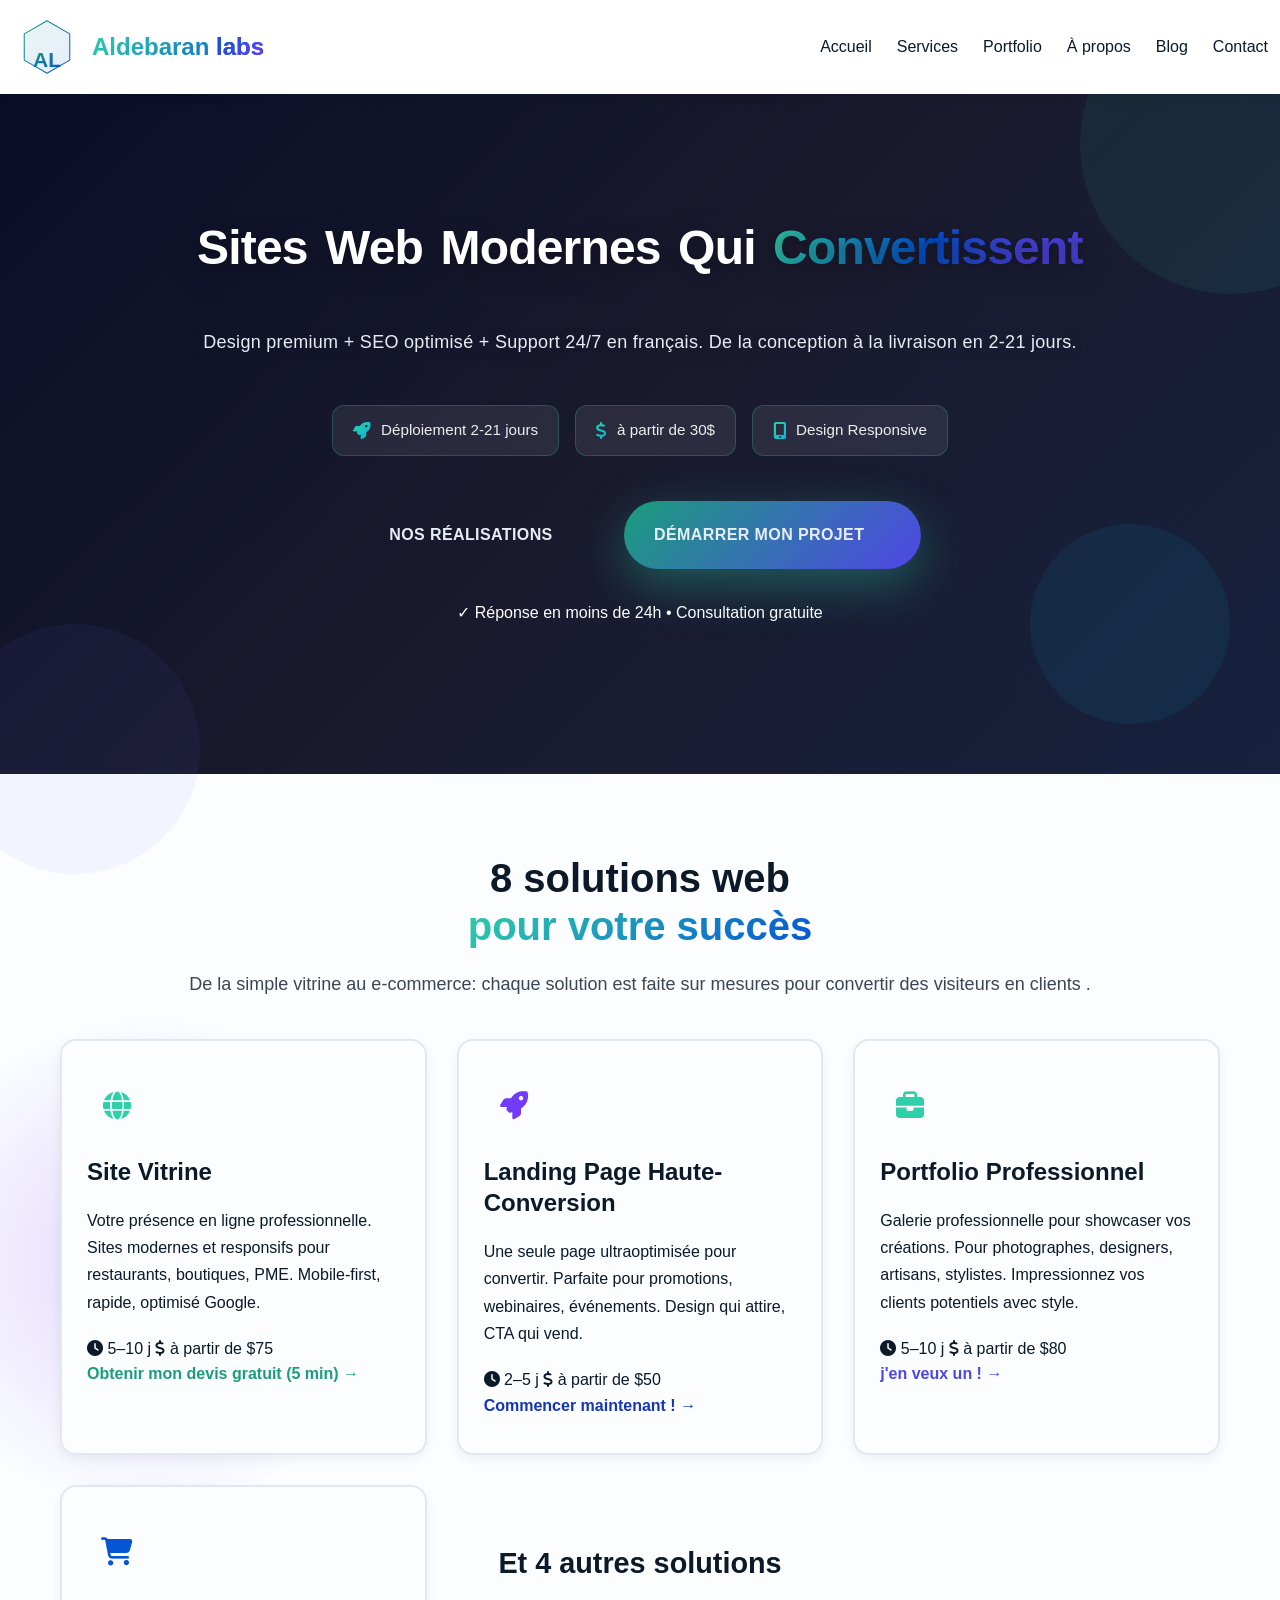
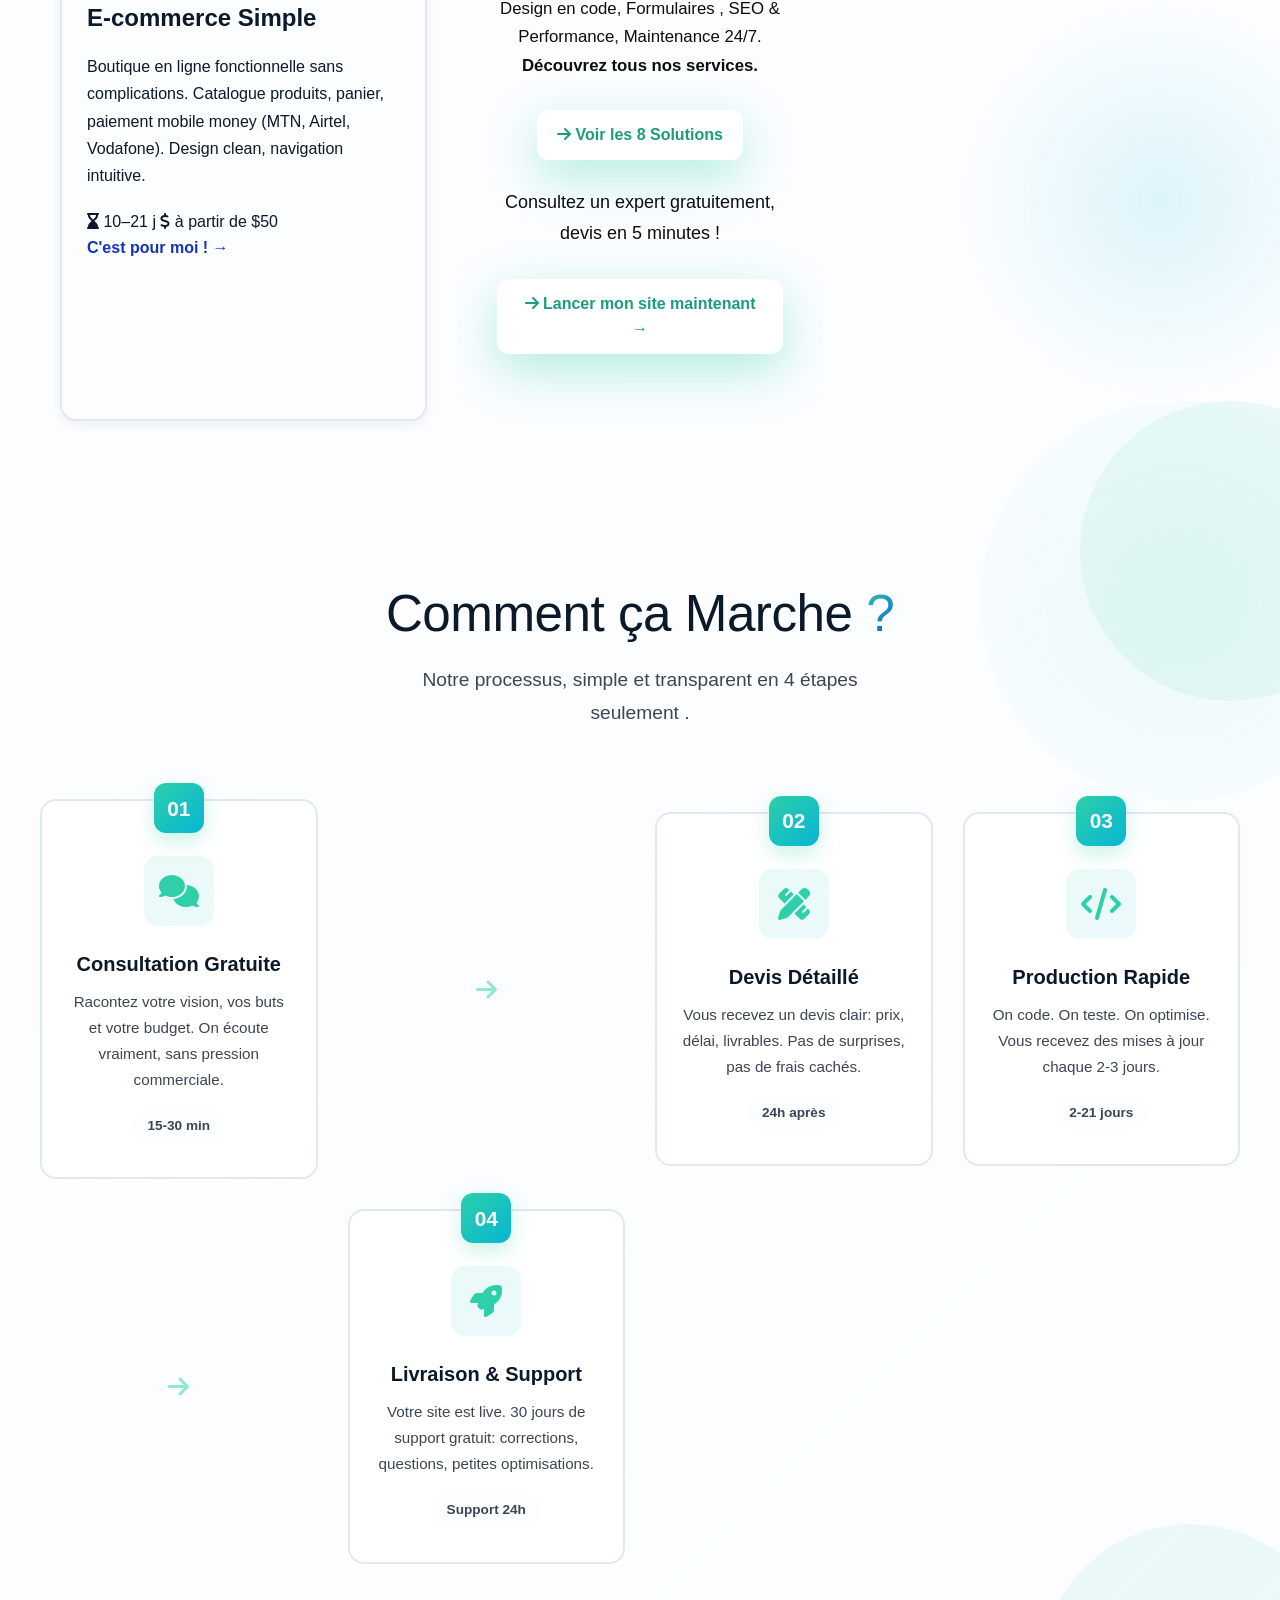
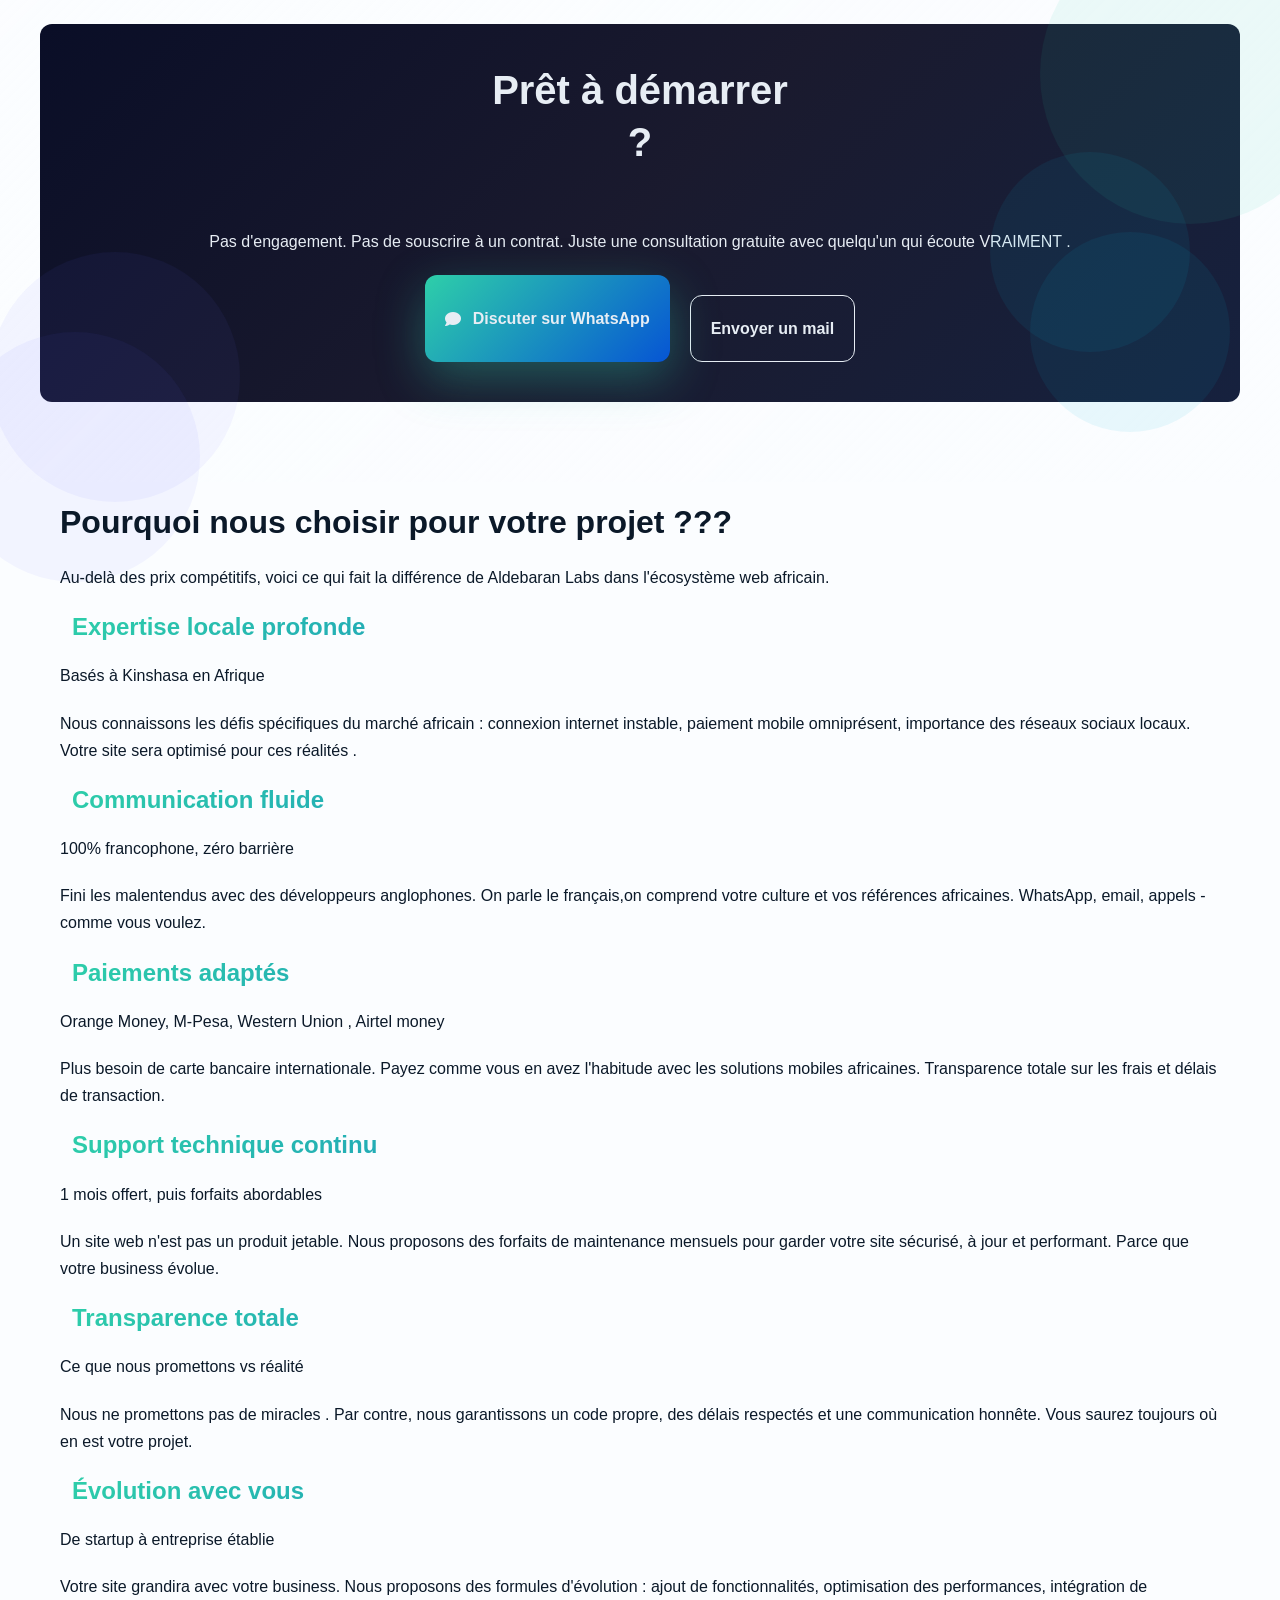
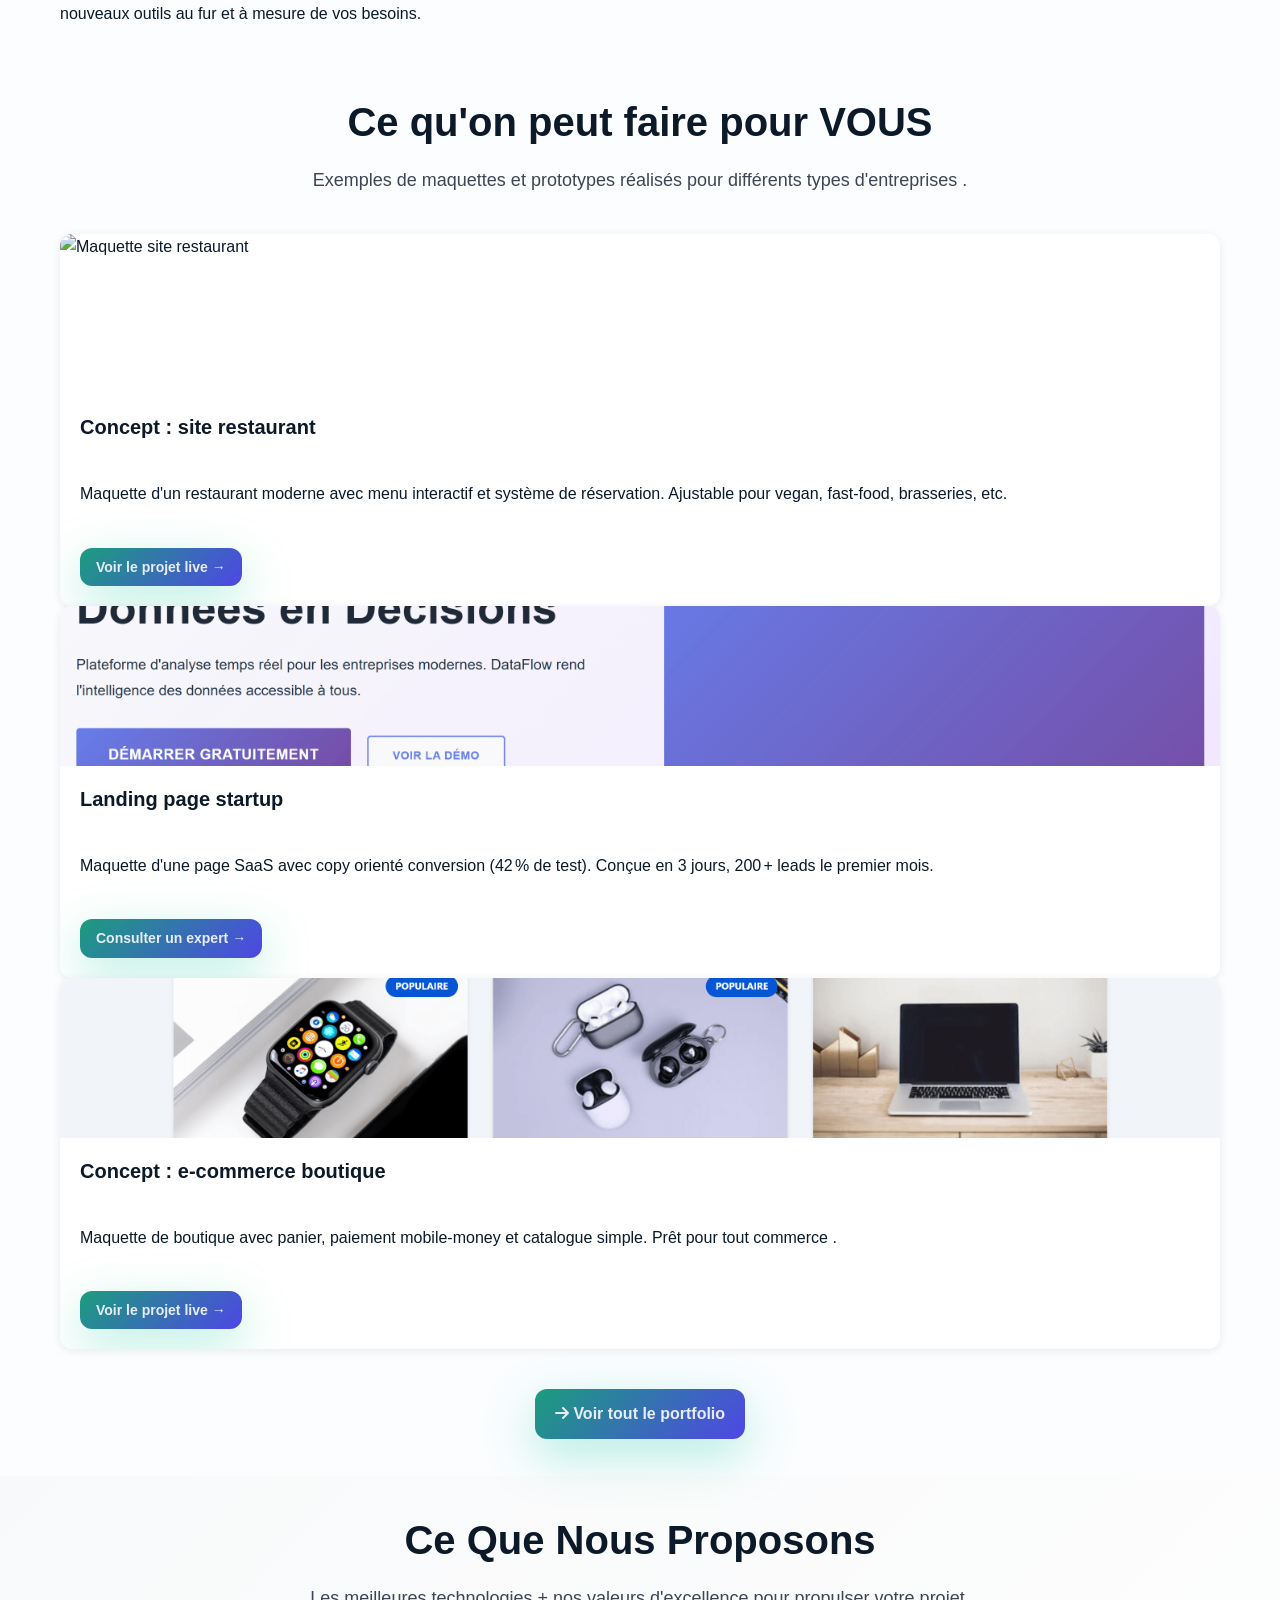
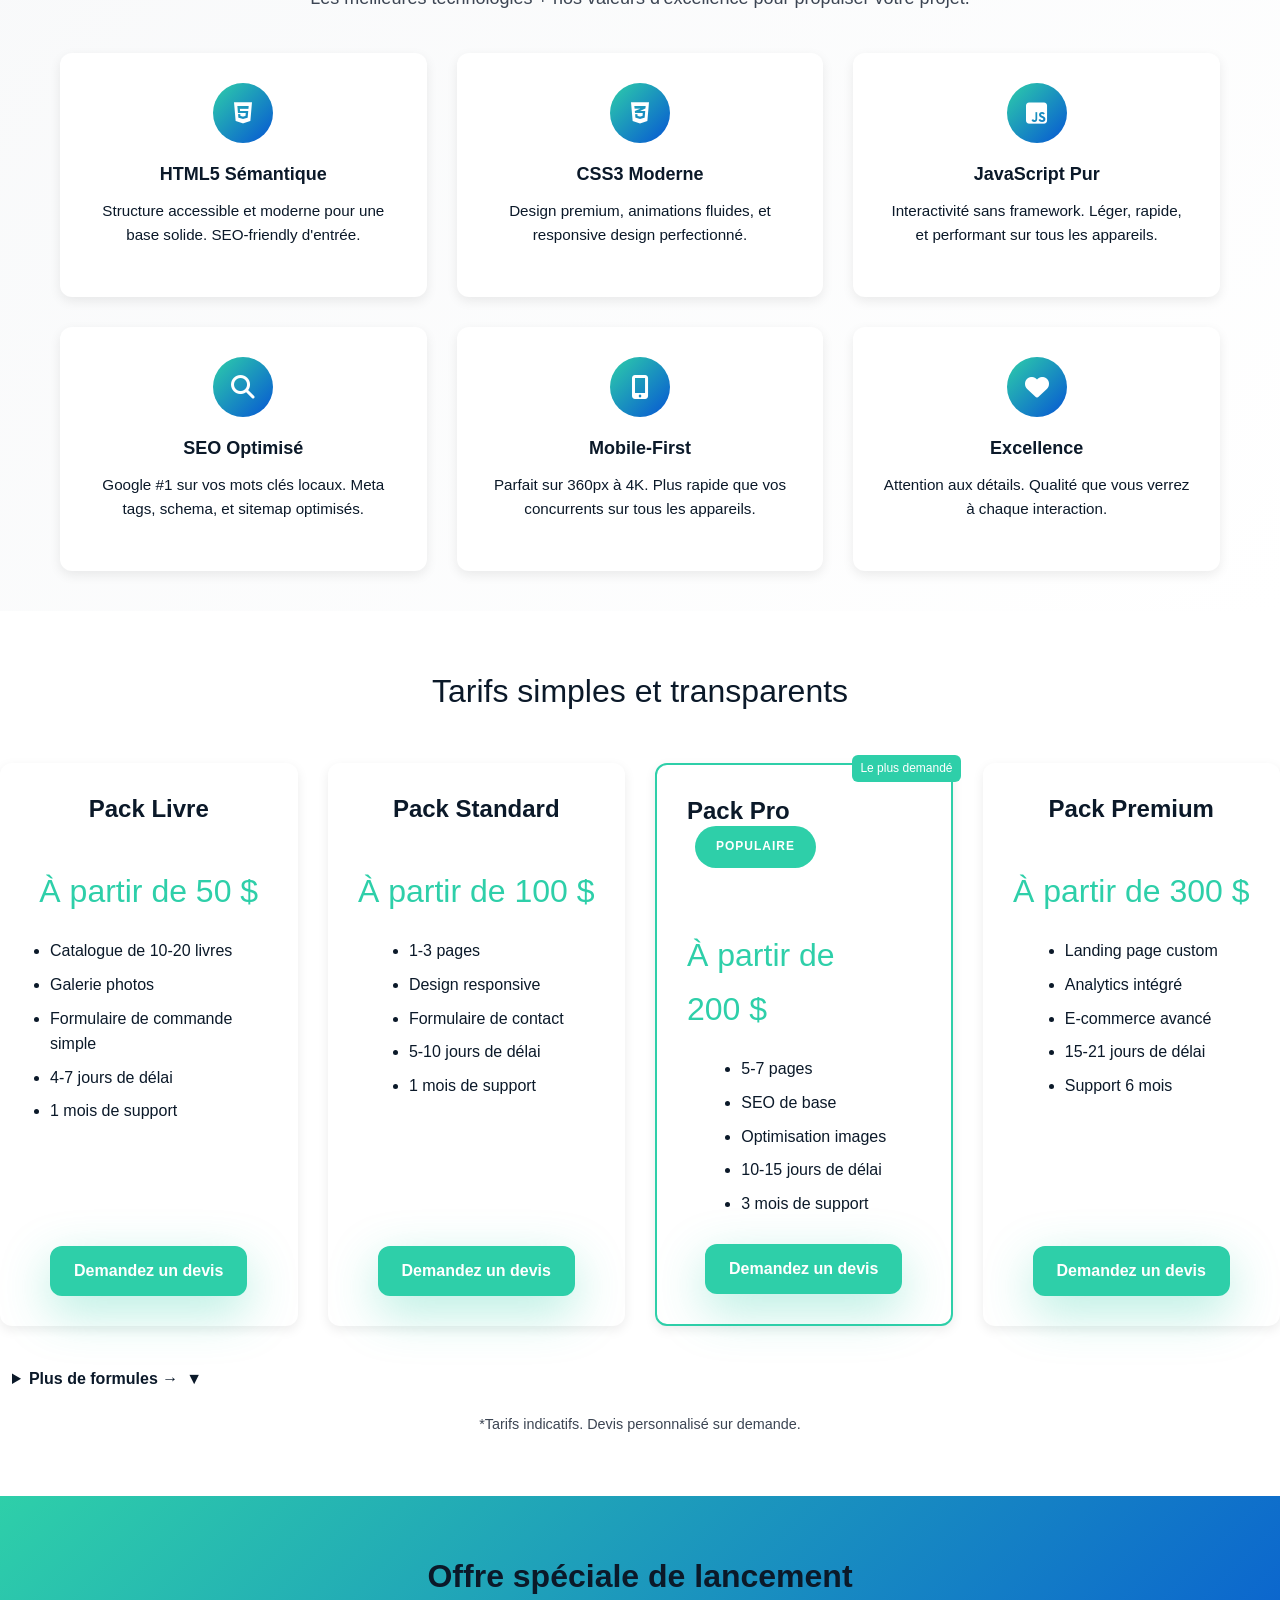
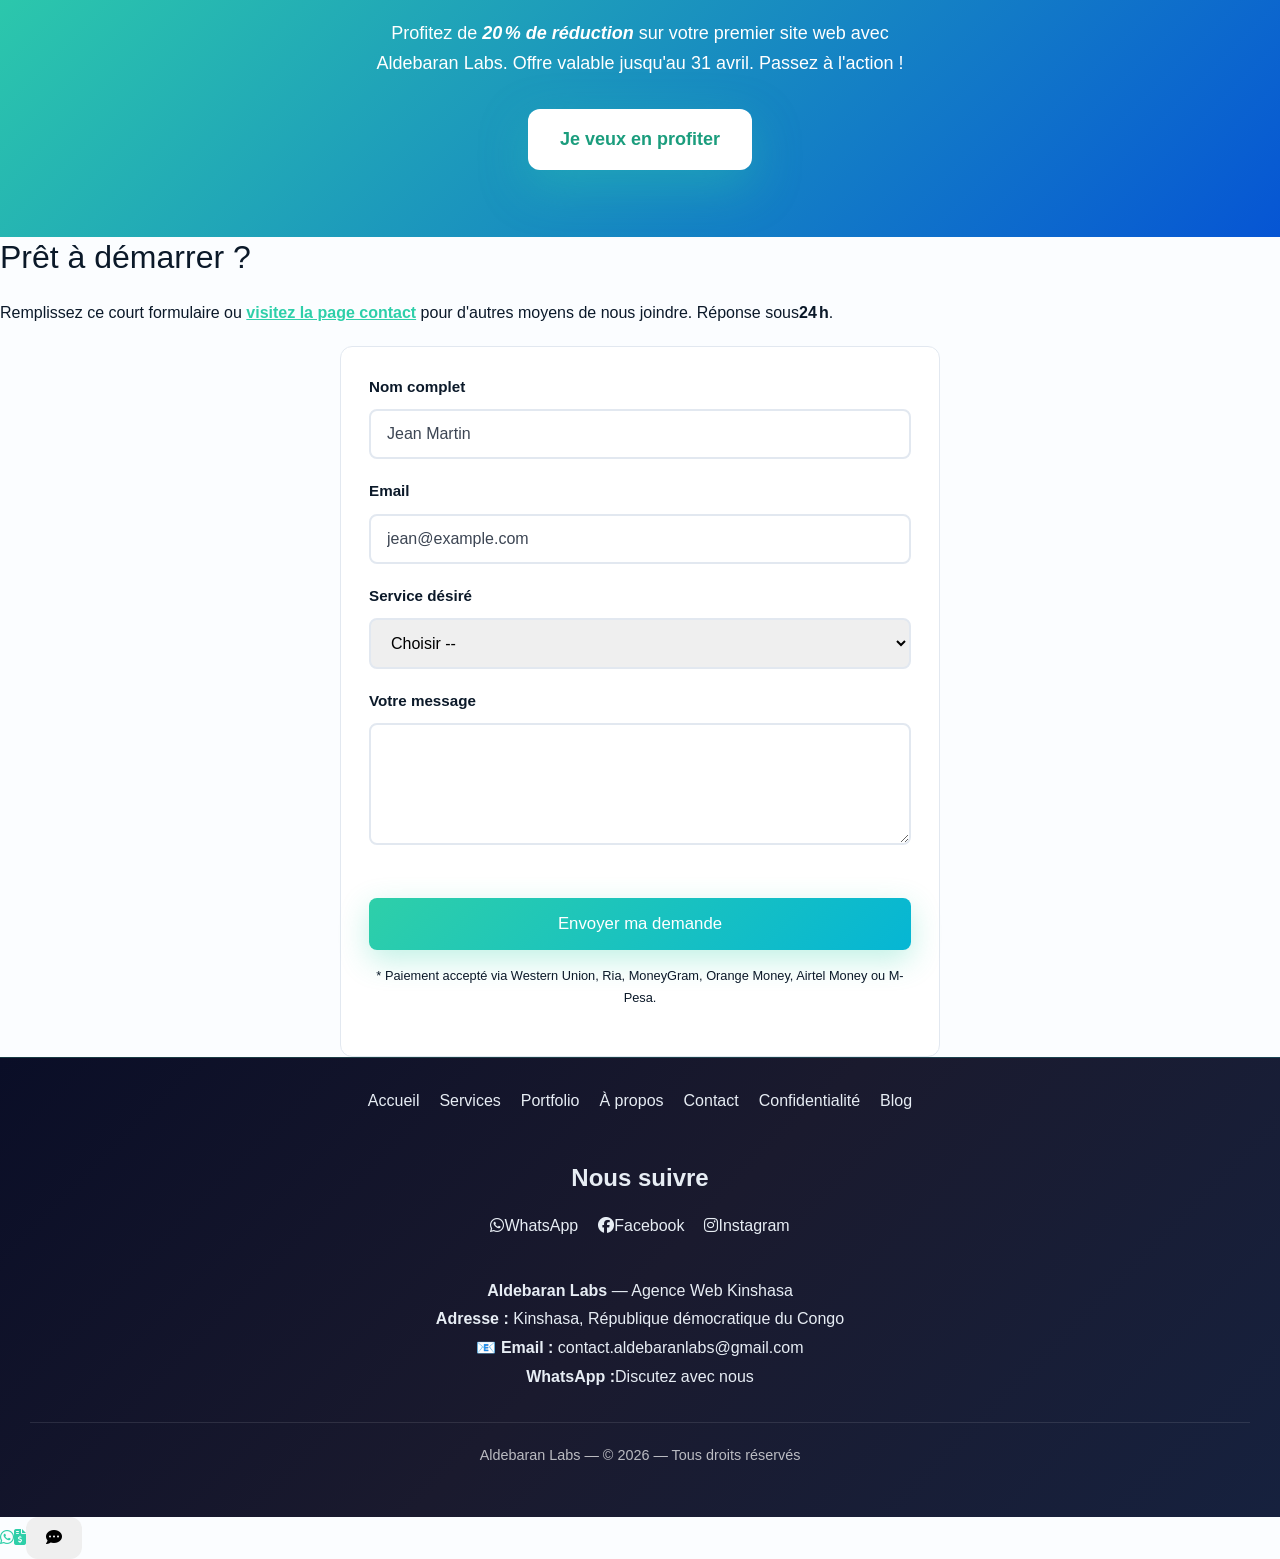
==== commit ee64e7b5: "Add files via upload" ====
--- a/index.html
+++ b/index.html
@@ -17,7 +17,8 @@
     <link rel="prefetch" href="https://aldebaranlabs.netlify.app/services.html">
     <meta charset="utf-8"/>
     <meta content="width=device-width, initial-scale=1.0" name="viewport"/>
-    <meta content="Boostez votre activité avec un site web visible sur GOOGLE,sites web moderne et efficace sur mesure pour entreprises et particuliers. Prix à partir de $30, délai 2-21 jours, 30j support gratuit." name="description"/>
+    <link rel="canonical" href="https://aldebaranlabs.netlify.app/">
+    <meta content="Création de sites web professionnels pour PME, restaurants et artisans à Kinshasa. À partir de $30, délai 2-21 jours, 30j support gratuit." name="description"/>
     <meta content="freelancer web Kinshasa, création site Kinshasa RDC, e-commerce simple livres, site vitrine restaurant Kinshasa, developer web francophone, landing page, portfolio artiste Kinshasa" name="keywords"/>
     <meta content="Aldebaran Labs" name="author"/>
     <meta content="index, follow, max-snippet:-1, max-image-preview:large, max-video-preview:-1" name="robots"/>
@@ -860,8 +861,8 @@
       <!-- SECTION 6 : PROMO OFFRE SPÉCIALE -->
       <section class="promo-offer" data-animation="fadeInUp">
         <div class="container">
-          <h2 class="promo-title">Offre spéciale de lancement</h2>
-          <p class="promo-text">Profitez de<strong> 20 % de réduction</strong> sur votre premier site web avec Aldebaran Labs. Offre valable jusqu'au 31 avril. Passez à l'action !</p>
+          <h2 class="promo-title"><strong>Offre spéciale de lancement</strong></h2>
+          <p class="promo-text">Profitez de<strong><em> 20 % de réduction</em></strong> sur votre premier site web avec Aldebaran Labs. Offre valable jusqu'au 31 avril. Passez à l'action !</p>
           <a href="#contact" class="btn btn-primary btn-lg promo-cta">Je veux en profiter</a>
         </div>
       </section>
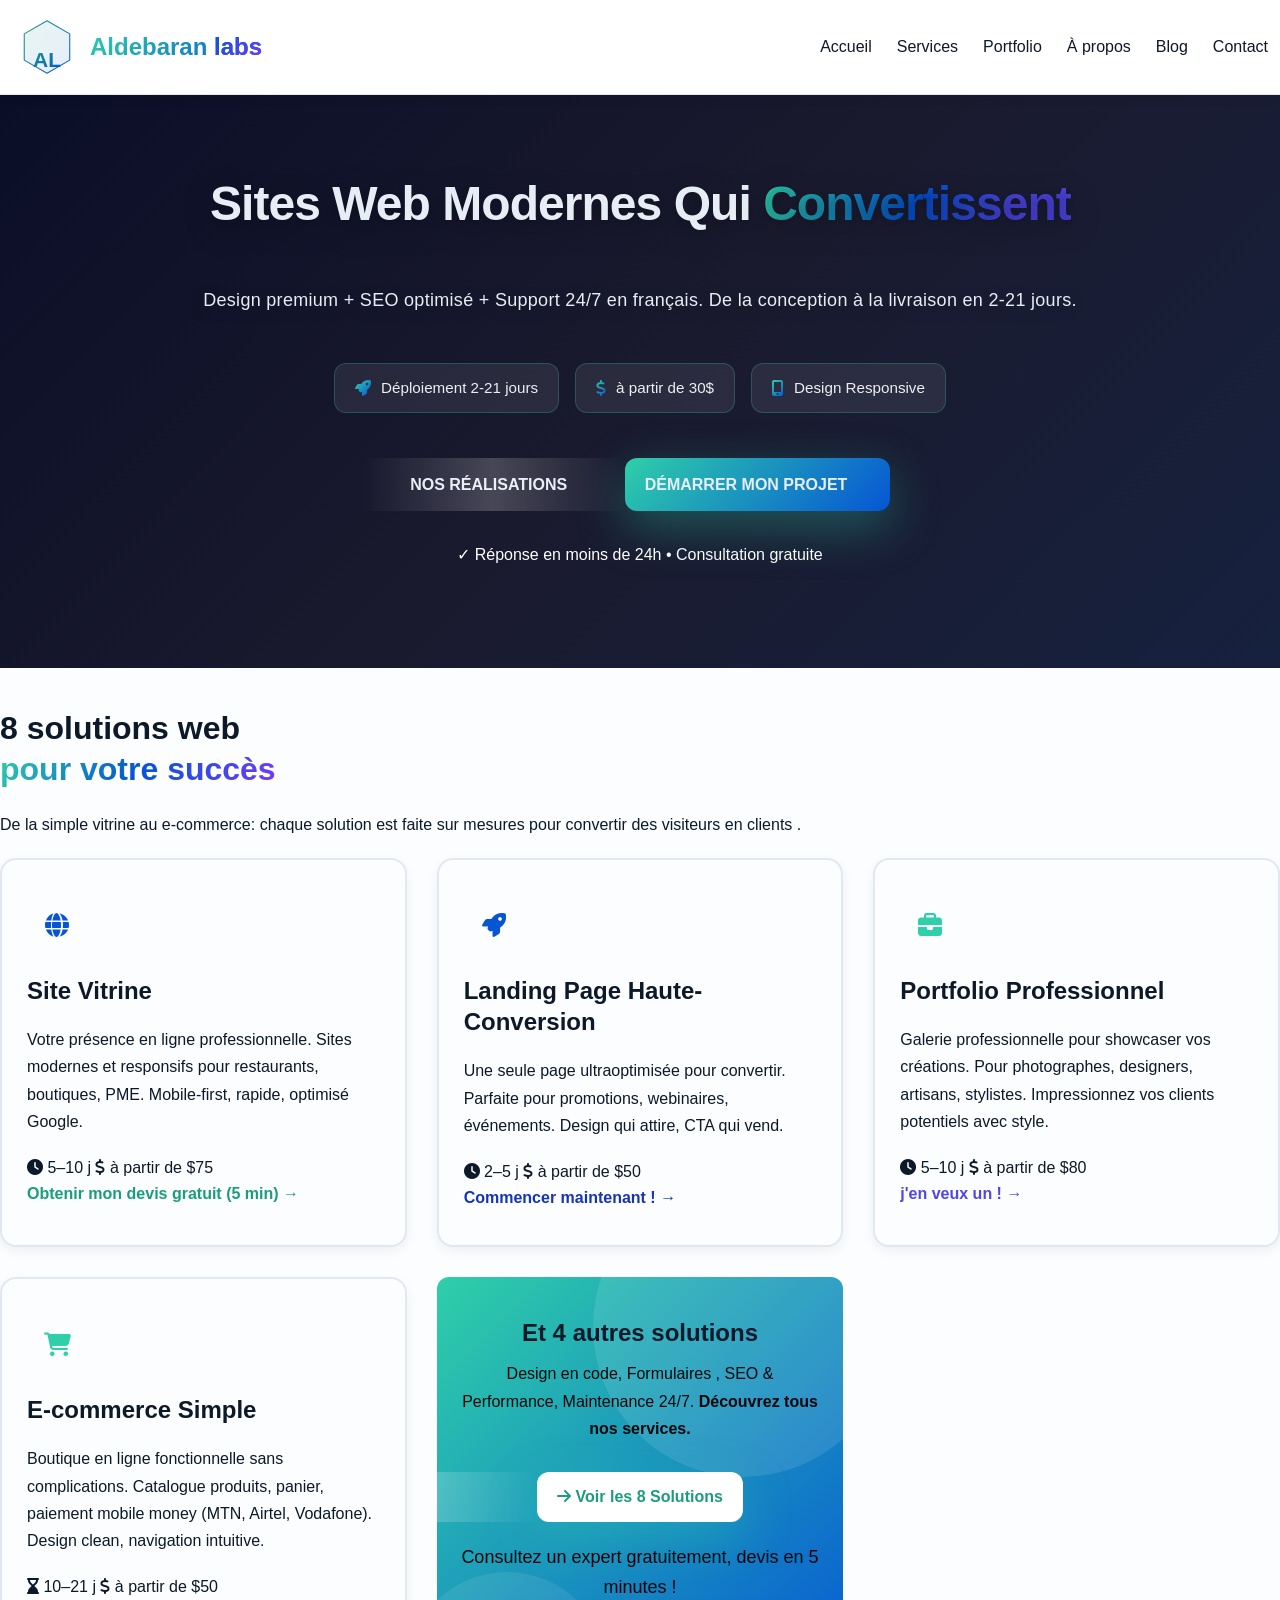
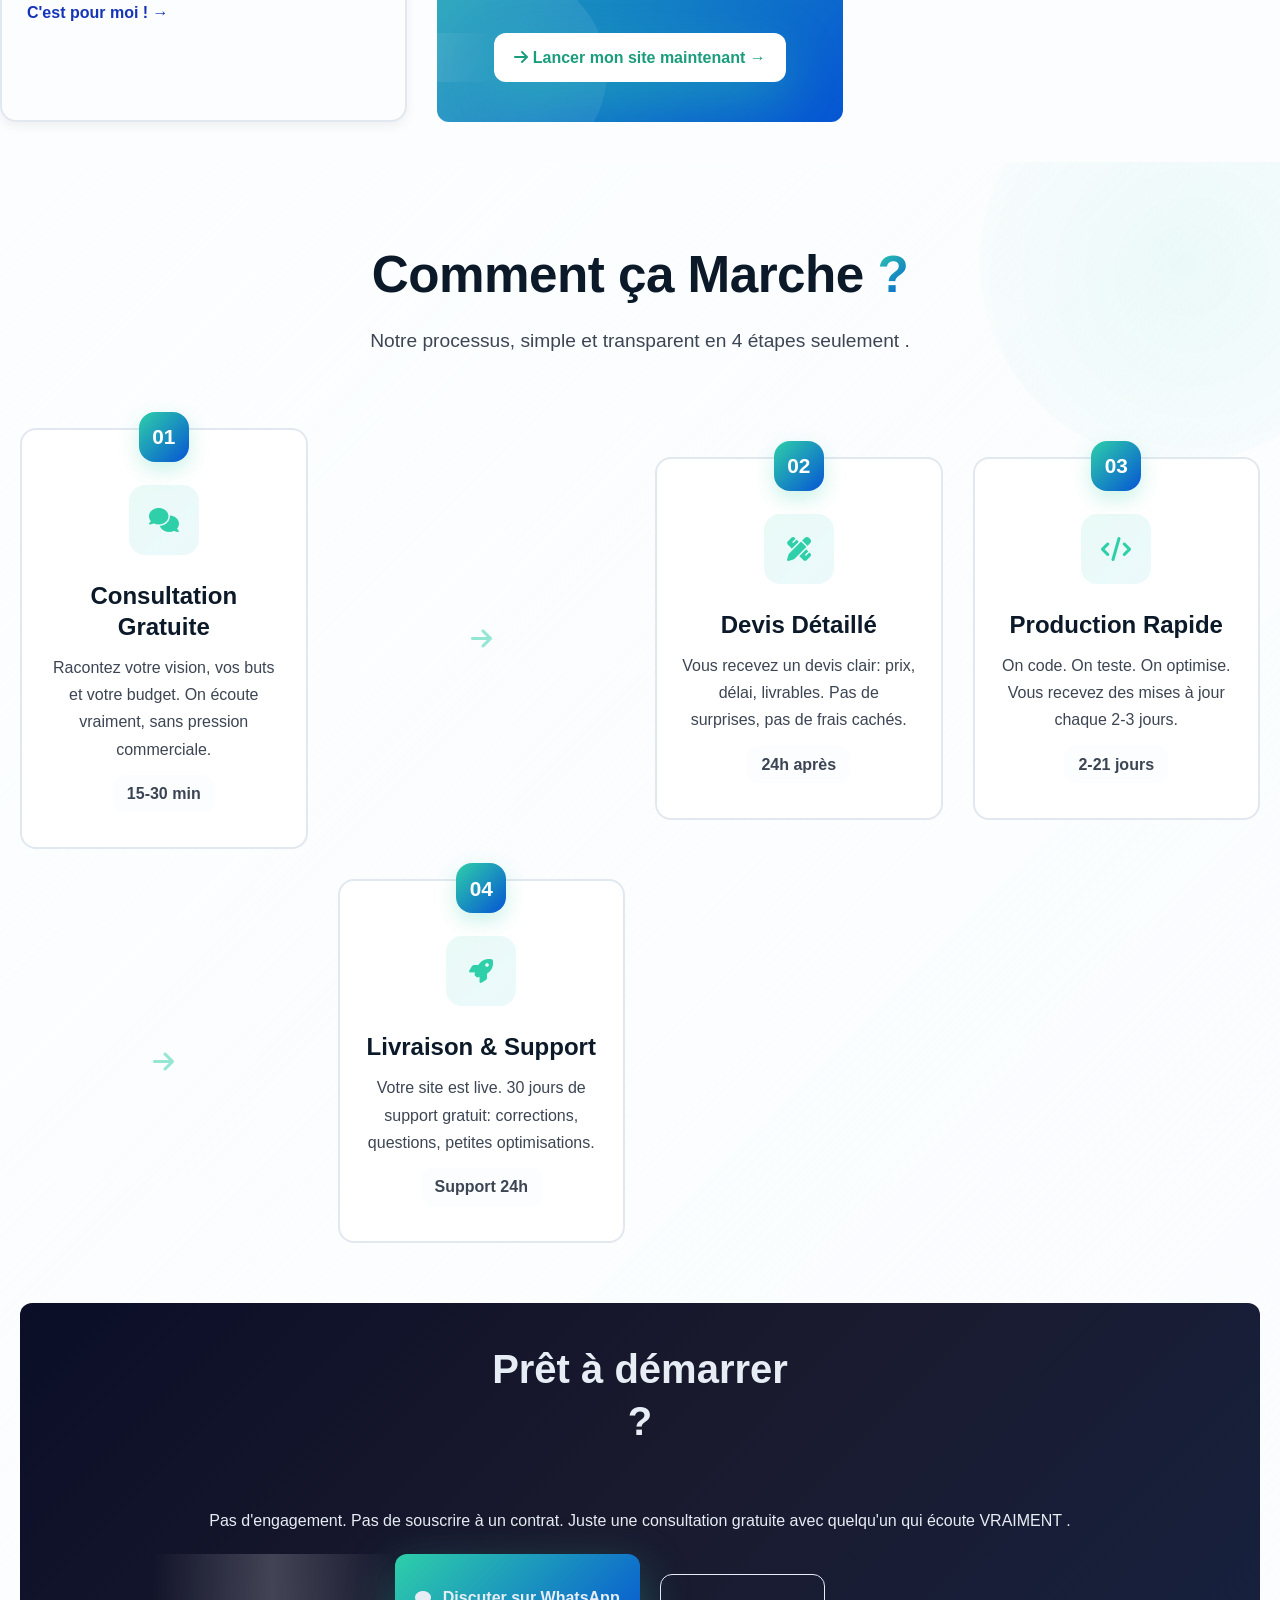
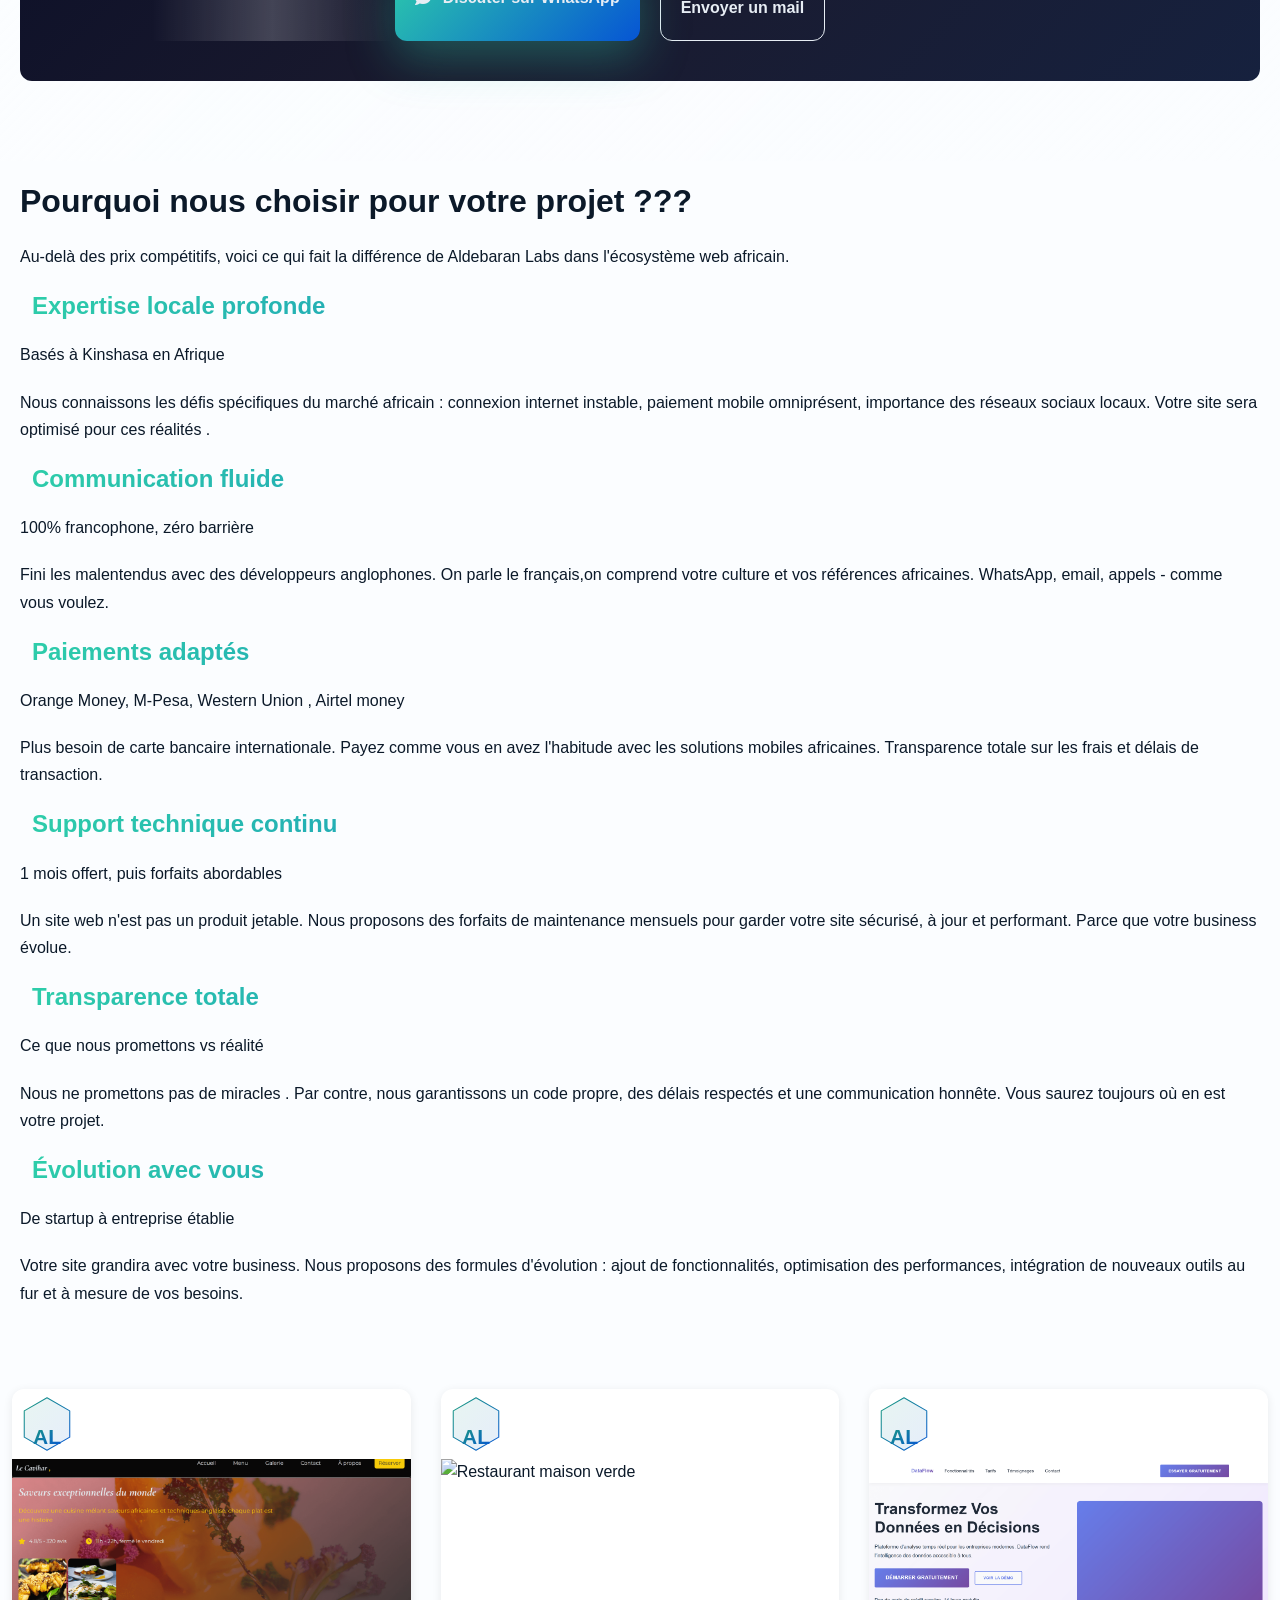
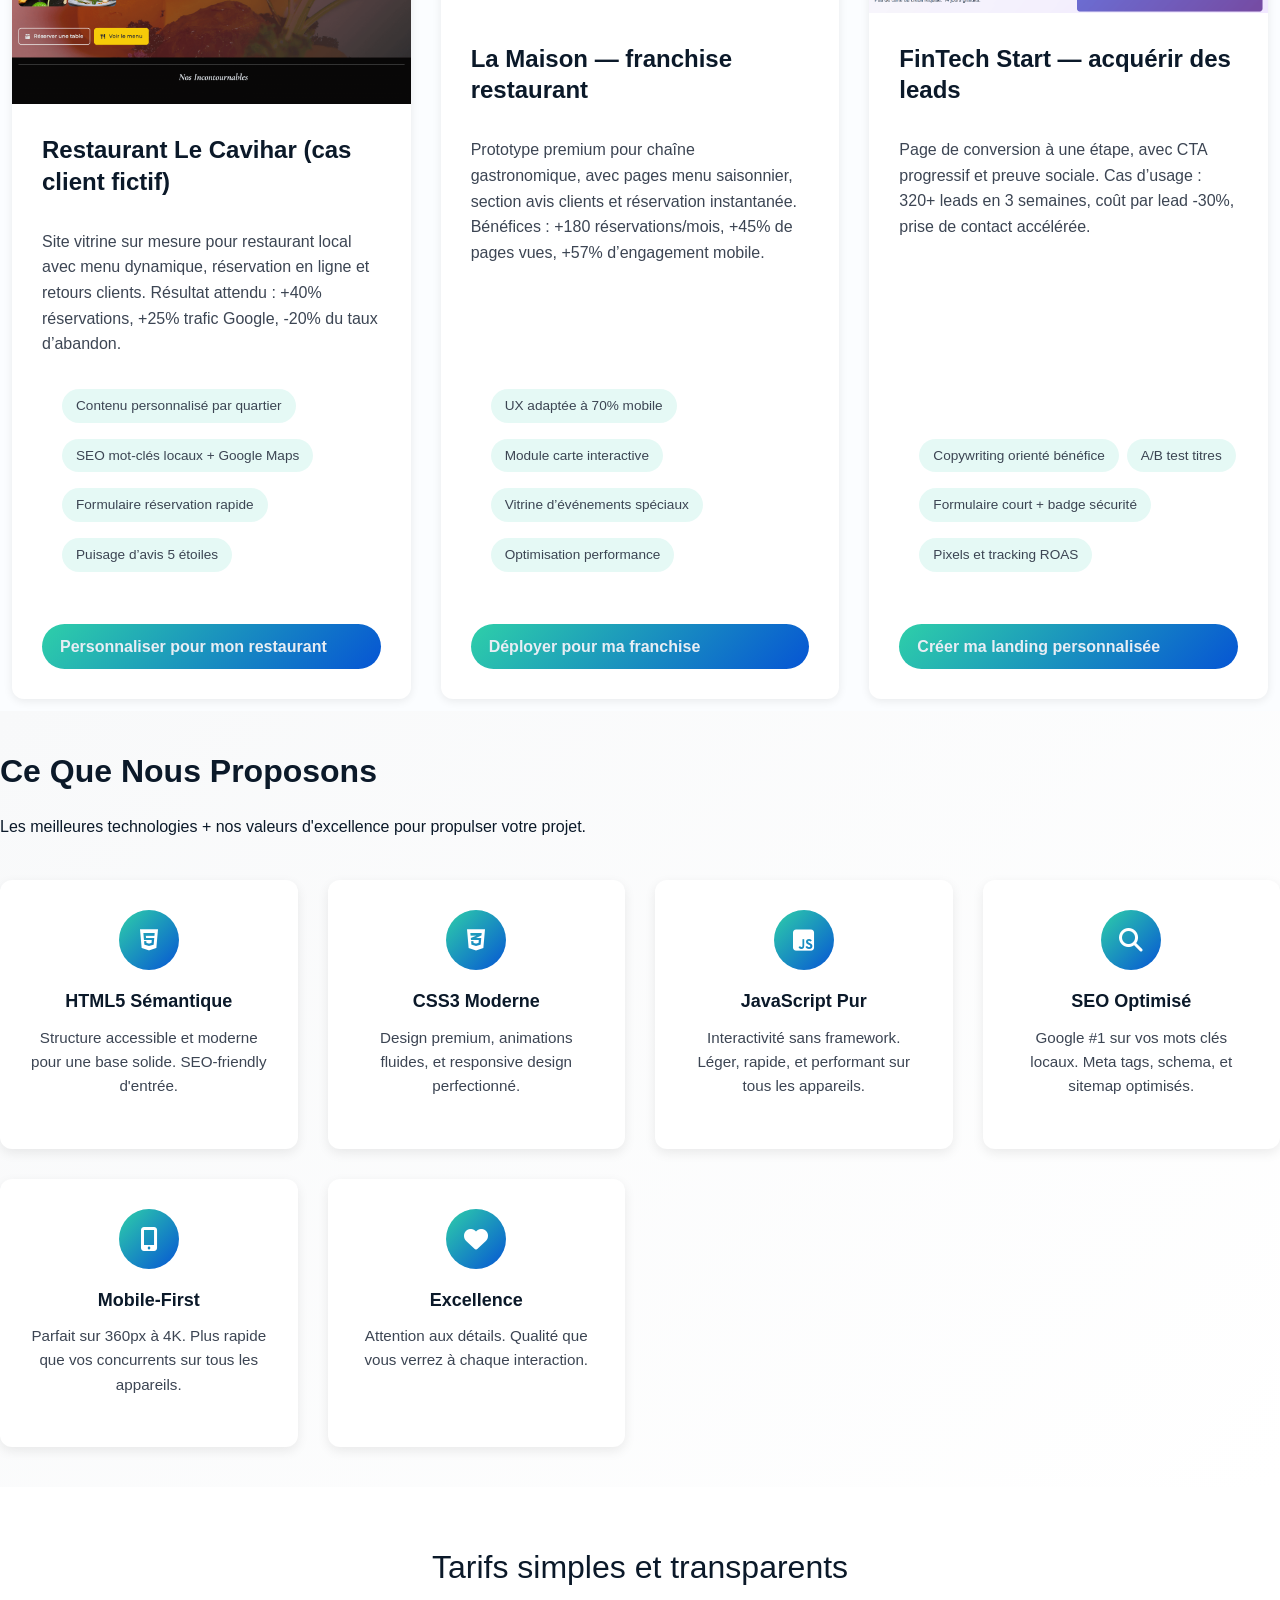
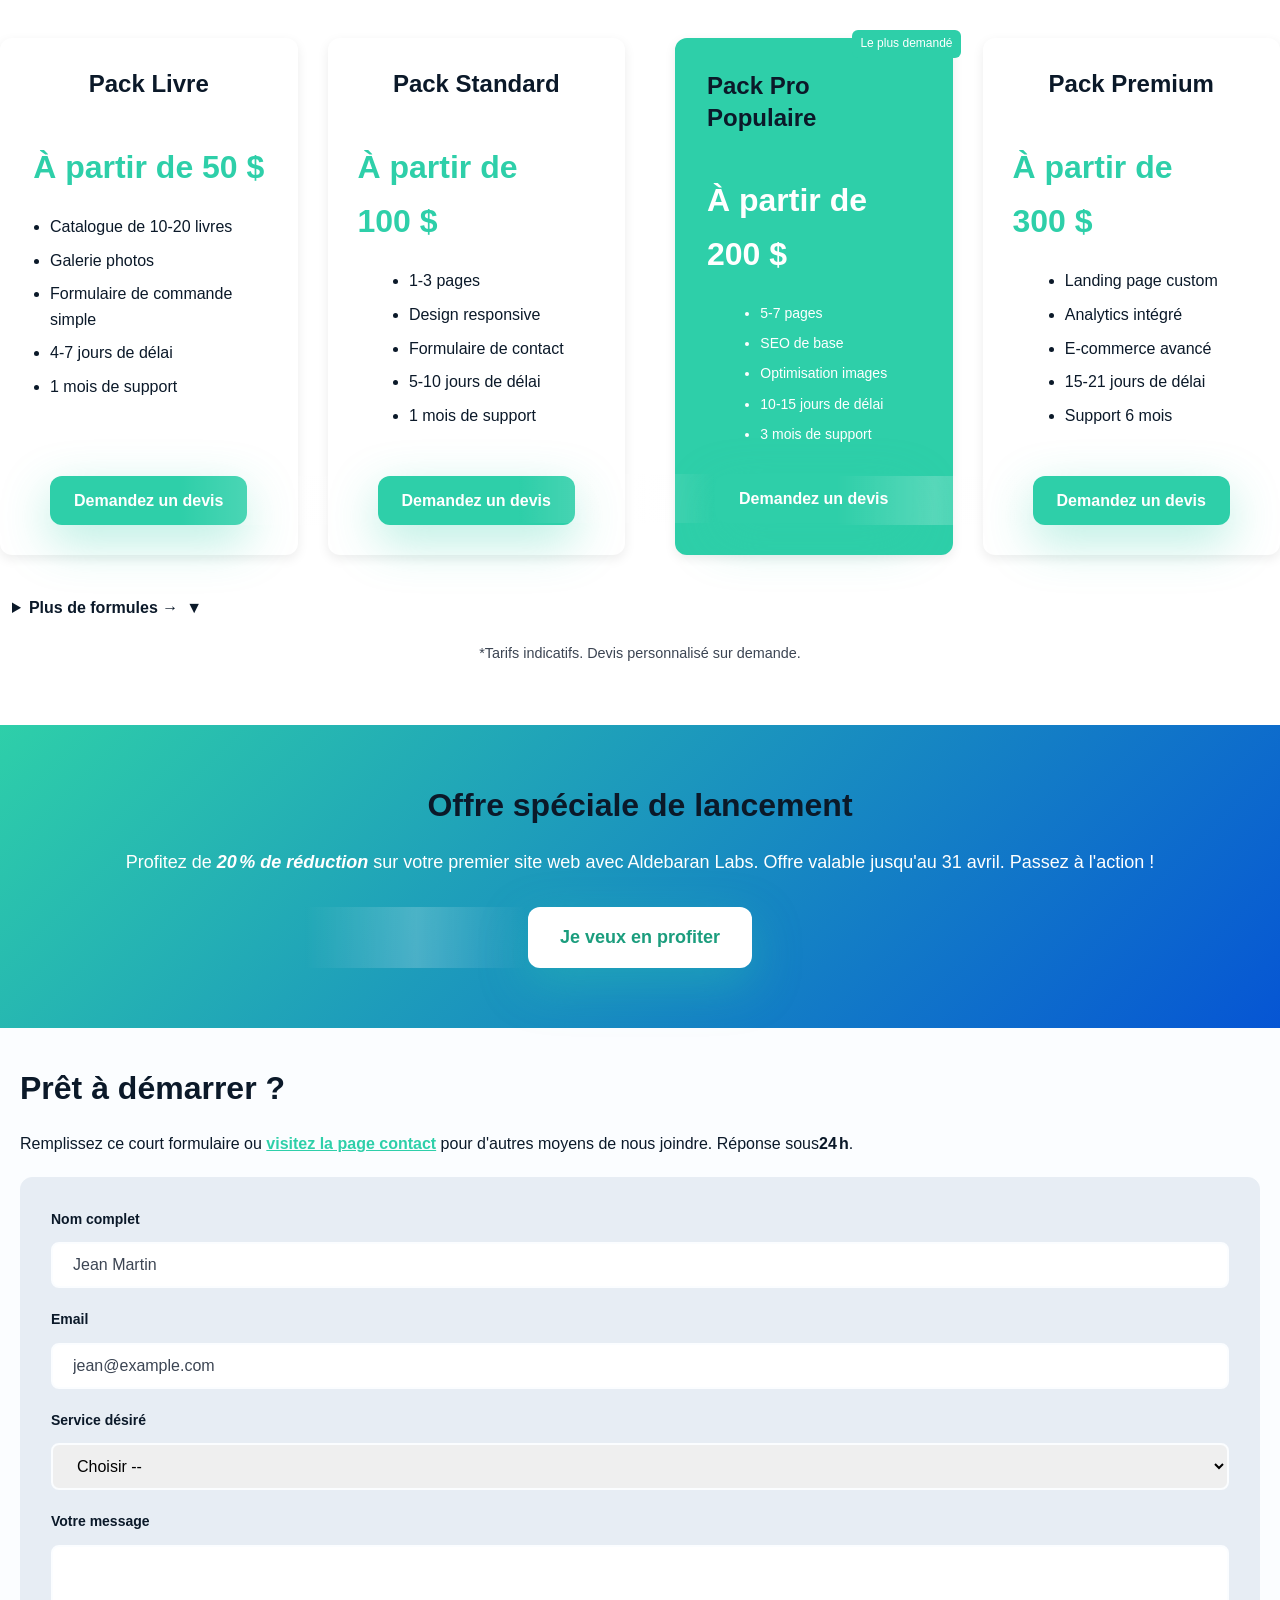
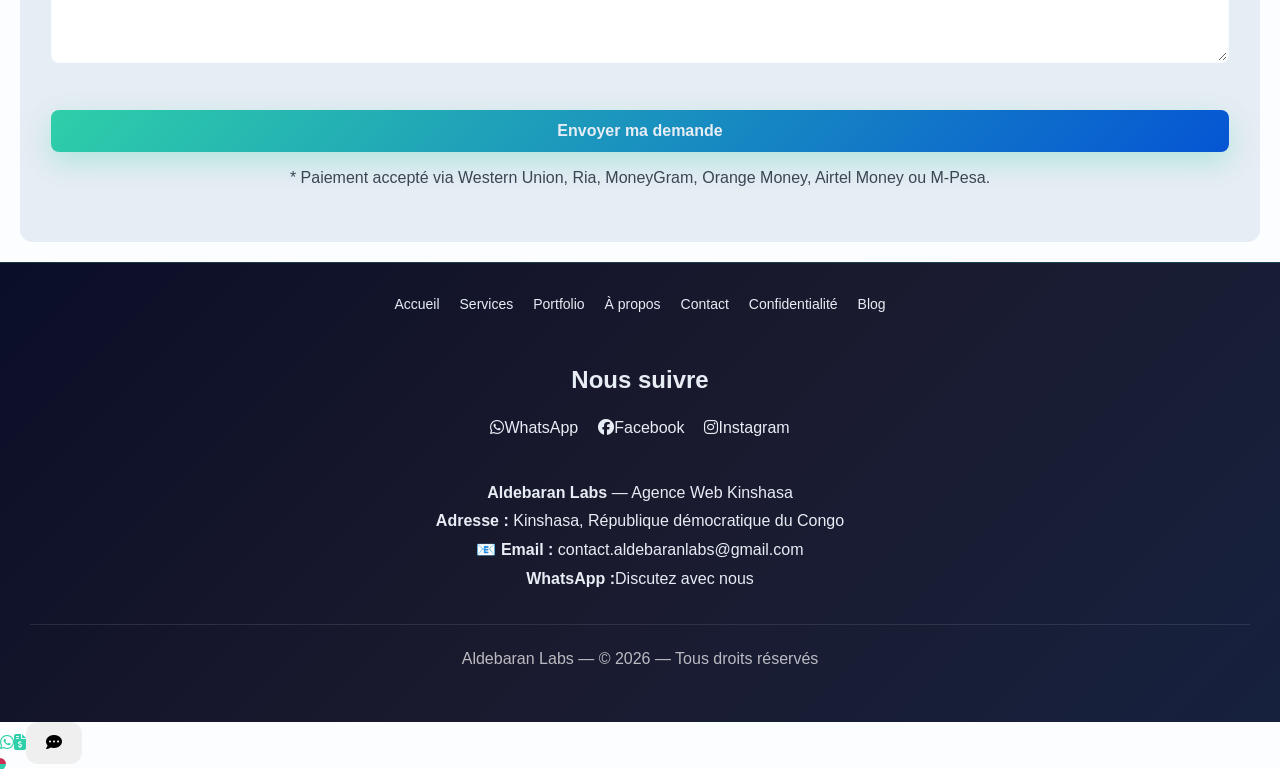
==== commit f4c98e7f: "Add files via upload" ====
--- a/index.html
+++ b/index.html
@@ -15,8 +15,8 @@
     <link rel="preconnect" href="https://formspree.io">
     <link rel="prefetch" href="https://aldebaranlabs.netlify.app/portfolio.html">
     <link rel="prefetch" href="https://aldebaranlabs.netlify.app/services.html">
-    <meta charset="utf-8"/>
-    <meta content="width=device-width, initial-scale=1.0" name="viewport"/>
+    <meta charset="UTF-8"/>
+    <meta name="viewport" content="width= device-width ,initial-scale= 0.7"/>
     <link rel="canonical" href="https://aldebaranlabs.netlify.app/">
     <meta content="Création de sites web professionnels pour PME, restaurants et artisans à Kinshasa. À partir de $30, délai 2-21 jours, 30j support gratuit." name="description"/>
     <meta content="freelancer web Kinshasa, création site Kinshasa RDC, e-commerce simple livres, site vitrine restaurant Kinshasa, developer web francophone, landing page, portfolio artiste Kinshasa" name="keywords"/>
@@ -159,7 +159,7 @@
     </a>
     <header data-animation="InUp">
       <h2 aria-label="Aldebaran Labs" class="logo">
-        <img alt="Aldebaran Labs" class="logo-img" src="logo-aldebaran-labs.svg" width="150" height="40"/>
+        <img alt="Aldebaran Labs" class="logo-img" src="logo-aldebaran-labs.svg" width="70" height="70"/>
         <span class="logo-text">
           Aldebaran
           <span class="labs-text">
@@ -211,7 +211,7 @@
     </header>
     <main id="main">
       <!-- SECTION 1 : HERO PREMIUM SPECTACULAIRE -->
-      <section aria-labelledby="hero-title" class="hero_section hero--large" data-animation="InUp">
+      <section aria-labelledby="hero-title" class="hero_section" data-animation="InUp">
         <div class="hero-content">
           <h1 class="hero-title" id="hero-title">
             Sites Web Modernes Qui <span class="gradient-text">Convertissent</span>
@@ -266,7 +266,7 @@
               </span>
             </a>
           </div>
-          <p class="hero-note auto-47">
+          <p class="hero-note">
             <span class="note-badge">
               ✓
             </span>
@@ -283,7 +283,7 @@
       </section>
       <!-- SECTION 2 : SOLUTIONS (TEASER) -->
       <section class="services-section" id="services" data-animation="InUp">
-        <div class="container">
+        <div  >
           <!-- Section Header -->
           <div class="section-header">
             <h2 class="section-title">
@@ -437,7 +437,7 @@
       </section>
       <!-- SECTION: NOTRE APPROCHE (Comment ça marche) -->
       <section aria-labelledby="approach-title" class="approach-section" id="pourquoi">
-        <div class="container-xl">
+        <div  >
           <div class="approach-header" data-animation="InUp">
             <h2 class="approach-title" id="approach-title">
               Comment ça Marche
@@ -581,145 +581,172 @@
           </div>
       </section>
       <section class="why-us" data-animation="InUp">
-        <div class="container">
+        <div  >
           <h2>Pourquoi nous choisir pour votre projet ???</h2>
           <p>Au-delà des prix compétitifs, voici ce qui fait la différence de Aldebaran Labs dans l'écosystème web africain.</p>
-          <div class="auto-272">
+          <div class="advantages">
           <!-- Avantage 1: Expertise locale -->
-            <div class="advantage-card auto-273">
-              <div class="auto-274">
+            <div class="advantage-card">
+              <div class="advantage-head">
                 <div>
                     <h3>Expertise locale profonde</h3>
                     <p>Basés à Kinshasa en Afrique</p>
                 </div>
               </div>
-              <p class="auto-278">
+              <p class="advantage-main">
                 Nous connaissons les défis spécifiques du marché africain : connexion internet instable, paiement mobile omniprésent, importance des réseaux sociaux locaux. Votre site sera optimisé pour ces réalités .</p>
             </div>
             <!-- Avantage 2: Support francophone -->
-            <div class="advantage-card auto-279">
-              <div class="auto-274">
+            <div class="advantage-card">
+              <div class="advantage-head">
                 <div>
                   <h3>Communication fluide</h3>
                   <p>100% francophone, zéro barrière</p>
                 </div>
               </div>
-              <p>
+              <p class="advantage-main">
                 Fini les malentendus avec des développeurs anglophones. On parle le français,on comprend votre culture et vos références africaines. WhatsApp, email, appels - comme vous voulez.</p>
             </div>
             <!-- Avantage 3: Paiements locaux -->
-            <div class="advantage-card auto-281">
-              <div class="auto-274">
+            <div class="advantage-card">
+              <div class="advantage-head">
                 <div>
                   <h3>Paiements adaptés</h3>
                   <p>Orange Money, M-Pesa, Western Union , Airtel money</p>
                 </div>
               </div>
-              <p>
+              <p class="advantage-main">
                 Plus besoin de carte bancaire internationale. Payez comme vous en avez l'habitude avec les solutions mobiles africaines. Transparence totale sur les frais et délais de transaction.
               </p>
             </div>
             <!-- Avantage 4: Maintenance incluse -->
-            <div class="advantage-card auto-273">
-              <div class="auto-274">
+            <div class="advantage-card">
+              <div class="advantage-head">
                 <div>
-                  <h3 class="auto-276">
+                  <h3>
                     Support technique continu
                   </h3>
-                  <p class="auto-277">
+                  <p>
                     1 mois offert, puis forfaits abordables
                   </p>
                 </div>
               </div>
-              <p class="auto-278">
+              <p class="advantage-main">
                 Un site web n'est pas un produit jetable. Nous proposons des forfaits de maintenance mensuels pour garder votre site sécurisé, à jour et performant. Parce que votre business évolue.
               </p>
             </div>
             <!-- Avantage 5: Transparence -->
-            <div class="advantage-card auto-279">
-              <div class="auto-274">
+            <div class="advantage-card">
+              <div class="advantage-head">
                 <div>
-                  <h3 class="auto-276">
+                  <h3 >
                     Transparence totale
                   </h3>
-                  <p class="auto-277">
+                  <p>
                     Ce que nous promettons vs réalité
                   </p>
                 </div>
               </div>
-              <p class="auto-278">
+              <p class="advantage-main">
                 Nous ne promettons pas de miracles . Par contre, nous garantissons un code propre, des délais respectés et une communication honnête. Vous saurez toujours où en est votre projet.
               </p>
             </div>
             <!-- Avantage 6: Évolution -->
-            <div class="advantage-card auto-281">
-              <div class="auto-274">
+            <div class="advantage-card">
+              <div class="advantage-head">
                 <div>
-                  <h3 class="auto-276">
+                  <h3>
                     Évolution avec vous
                   </h3>
-                  <p class="auto-277">
+                  <p>
                     De startup à entreprise établie
                   </p>
                 </div>
               </div>
-              <p class="auto-278">
+              <p class="advantage-main">
                 Votre site grandira avec votre business. Nous proposons des formules d'évolution : ajout de fonctionnalités, optimisation des performances, intégration de nouveaux outils au fur et à mesure de vos besoins.
               </p>
             </div>
           </div>
         </div>
       </section>
-      <!-- SECTION 4 : PORTFOLIO -->
-      <section class="sect-portfolio" id="showcase">
-        <div class="container">
-          <div class="section-header">
-            <h2 class="section-title">
-              Ce qu'on peut faire pour VOUS
-            </h2>
-            <p class="section-subtext">
-              Exemples de maquettes et prototypes réalisés pour différents types d'entreprises .
-            </p>
-          </div>
-          <div class="portfolio-grid">
-            <article class="project-card" data-animation="fadeInUp" tabindex="0">
-              <div class="project-image">
-                <img src="maison-verde.png" alt="Maquette site restaurant" width="600" height="400" loading="lazy">
-              </div>
-              <h3>Concept : site restaurant</h3>
-              <p>Maquette d'un restaurant moderne avec menu interactif et système de réservation. Ajustable pour vegan, fast‑food, brasseries, etc.</p>
-                  <a class="btn btn-primary btn-sm" href="maison-verde.netlify.app">
-                    Voir le projet live →</a>
-            </article>
-            <article class="project-card" data-animation="fadeInUp" tabindex="0">
-              <div class="project-image">
-                <img src="landing-page.png" alt="Landing page startup" width="600" height="400" loading="lazy">
-              </div>
-              <h3>
-                Landing page startup</h3>
-                <p>
-                  Maquette d'une page SaaS avec copy orienté conversion (42 % de test). Conçue en 3 jours, 200 + leads le premier mois.</p>
-                  <a class="btn btn-primary btn-sm" href="contact.html">
-                    Consulter un expert →
-                  </a>
-            </article>
-            <article class="project-card" data-animation="fadeInUp" tabindex="0">
-              <div class="project-image">
-                <img src="cody-shop.netlify.app_.png" alt="Concept e-commerce boutique" width="600" height="400" loading="lazy">
-              </div>
-              <h3>Concept : e‑commerce boutique</h3>
-              <p>Maquette de boutique avec panier, paiement mobile-money et catalogue simple. Prêt pour tout commerce .</p>
-              <a class="btn btn-primary btn-sm" href="cody-shop.netlify.app">
-                Voir le projet live →</a>
-            </article>
-            <div class="showcase-cta" style="text-align:center; margin-top:var(--spacing-xl);">
-              <a class="btn btn-primary btn-pulse" href="portfolio.html"> <i class="fas fa-arrow-right"> </i> Voir tout le portfolio</a>
-            </div>
-          </div>
-        </div>
-      </section>
+      <section class="projects-grid" id="showcase">
+        <article class="project" data-animation="InUp" data-category="vitrine">
+          <div>
+            <div class="media-content active" id="media-screenshots-1">
+              <img alt="Aldebaran Labs" class="logo-img" src="logo-aldebaran-labs.svg" width="150" height="40"/>
+              
+              <picture>
+                  <source srcset="127.0.0.1_3000_clients_Restaurant_Le_Cavihar_Cavihar_site_html_index.html.png" type="image/webp">
+                  <source srcset="127.0.0.1_3000_clients_Restaurant_Le_Cavihar_Cavihar_site_html_index.html.png" type="image/png">
+                  <img src="127.0.0.1_3000_clients_Restaurant_Le_Cavihar_Cavihar_site_html_index.html.png" alt="Landing page startup" width="600" height="400" loading="lazy">
+              </picture>
+          </div>
+          <div class="project-meta">
+            <h3>Restaurant Le Cavihar (cas client fictif)</h3>
+            <p class="project-desc">Site vitrine sur mesure pour restaurant local avec menu dynamique, réservation en ligne et retours clients. Résultat attendu : +40% réservations, +25% trafic Google, -20% du taux d’abandon.</p>
+            <ul class="project-tags">
+              <li>Contenu personnalisé par quartier</li>
+              <li>SEO mot-clés locaux + Google Maps</li>
+              <li>Formulaire réservation rapide</li>
+              <li>Puisage d’avis 5 étoiles</li>
+            </ul>
+            <a class="project-cta" href="contact.html">Personnaliser pour mon restaurant</a>
+          </div>
+        </article>
+        <!-- CASE STUDY : LA MAISON (RESTAURANT) -->
+        <article class="project" data-animation="fadeInUp" data-category="vitrine">
+          <div class="project-media-container">
+            <div class="media-content active" id="media-screenshots-2">
+              <img alt="Aldebaran Labs" class="logo-img" src="logo-aldebaran-labs.svg" width="150" height="40"/>
+              
+              <picture>
+                  <source srcset="" type="image/webp">
+                  <source srcset="maison-verde.png" type="image/png">
+                  <img src="maison-verde.png" alt="Restaurant maison verde" width="600" height="400" loading="lazy">
+              </picture>
+            </div>
+          </div>
+          <div class="project-meta">
+            <h3>La Maison — franchise restaurant</h3>
+            <p class="project-desc">Prototype premium pour chaîne gastronomique, avec pages menu saisonnier, section avis clients et réservation instantanée. Bénéfices : +180 réservations/mois, +45% de pages vues, +57% d’engagement mobile.</p>
+            <ul class="project-tags">
+              <li>UX adaptée à 70% mobile</li>
+              <li>Module carte interactive</li>
+              <li>Vitrine d’événements spéciaux</li>
+              <li>Optimisation performance</li>
+            </ul>
+            <a class="project-cta" href="contact.html">Déployer pour ma franchise</a>
+          </div>
+        </article>
+        <!-- EXEMPLE 3: Landing Page FinTech -->
+        <article class="project" data-animation="fadeInUp" data-category="landing">
+          <div class="project-media-container">
+            <div class="media-content active" id="media-screenshots-3">
+              <img alt="Aldebaran Labs" class="logo-img" src="logo-aldebaran-labs.svg" width="150" height="40"/>
+              
+              <picture>
+                  <source srcset="landing-page.png" type="image/webp">
+                  <source srcset="landing-page.png" type="image/png">
+                  <img src="landing-page.png" alt="Landing page startup" width="600" height="400" loading="lazy">
+              </picture>
+            </div>
+          </div>
+          <div class="project-meta">
+            <h3>FinTech Start — acquérir des leads</h3>
+            <p class="project-desc">Page de conversion à une étape, avec CTA progressif et preuve sociale. Cas d’usage : 320+ leads en 3 semaines, coût par lead -30%, prise de contact accélérée.</p>
+            <ul class="project-tags">
+              <li>Copywriting orienté bénéfice</li>
+              <li>A/B test titres</li>
+              <li>Formulaire court + badge sécurité</li>
+              <li>Pixels et tracking ROAS</li>
+            </ul>
+            <a class="project-cta" href="contact.html">Créer ma landing personnalisée</a>
+          </div>
+        </article>
+      </section>    
       <section aria-labelledby="valeurs-title" class="sect-values" id="valeurs">
-        <div class="container">
+        <div  >
           <div class="section-header">
             <h2 class="section-title" id="valeurs-title"> Ce Que Nous <span class="highlight">   Proposons</span> </h2> <p class="section-subtext">   Les meilleures technologies + nos valeurs d'excellence pour propulser votre projet. </p>
           </div>
@@ -795,7 +822,7 @@
           </article>
           <article class="pricing-card popular" data-animation="fadeInUp">
             <h3> Pack Pro <span class="badge badge--muted"> Populaire</span></h3>
-            <p class="price"> À partir de 200&nbsp;$</p>
+            <p class="price" style="color: white;"> À partir de 200&nbsp;$</p>
             <ul>
               <li> 5‑7 pages</li>
               <li> SEO de base</li>
@@ -860,7 +887,7 @@
       </section>
       <!-- SECTION 6 : PROMO OFFRE SPÉCIALE -->
       <section class="promo-offer" data-animation="fadeInUp">
-        <div class="container">
+        <div  >
           <h2 class="promo-title"><strong>Offre spéciale de lancement</strong></h2>
           <p class="promo-text">Profitez de<strong><em> 20 % de réduction</em></strong> sur votre premier site web avec Aldebaran Labs. Offre valable jusqu'au 31 avril. Passez à l'action !</p>
           <a href="#contact" class="btn btn-primary btn-lg promo-cta">Je veux en profiter</a>
--- a/index.css
+++ b/index.css
@@ -1,3093 +1,2179 @@
-/* =====================================================
-   ALDEBARAN LABS — STYLESHEET PROFESSIONNEL REFACTORISÉ
-   Structure stricte: Variables → Reset → Base → Composants → Layout → Animations → Responsive
-   ===================================================== */
-
-/* ===== 1. VARIABLES GLOBALES ===== */
-@font-face {
-    font-family: 'inter';
-    src: url('Inter/Inter-VariableFont_opsz,wght.ttf') format('truetype');
-    font-display: swap;
-}
-
-:root {
-    /* --- PALETTE COLOURS --- */
-    /* Émeraude (Vert) */
-    --emerald-400: #2ECFA9;
-    --emerald-600: #1B9D7D;
-    
-    /* Cyan (Bleu ciel) */
-    --cyan-400: #0655d4;
-    --cyan-600: #1535b6;
-    
-    /* Indigo (Violet/Bleu profond) */
-    --indigo-400: #733afa;
-    --indigo-600: #4F46E5;
-    
-    --text-dark: #0B1929;
-    --text-light: #e7edf4;
-    --text-muted: #3c4553;
-    
-    /* Backgrounds */
-    --bg-white: #FFFFFF;
-    --bg-light: #FBFDFF;
-    --gradient-dark: linear-gradient(135deg, #0a0e27 0%, #1a1a2e 50%, #16213e 100%);
-    
-    /* Gradients */
-    --gradient-emerald: linear-gradient(135deg, var(--emerald-400), var(--cyan-400));
-    --gradient-cyan: linear-gradient(135deg, var(--cyan-400), var(--indigo-400));
-    --gradient-indigo: linear-gradient(135deg, var(--indigo-400), var(--indigo-600));
-    
-    /* Typography */
-    --font-family: 'inter', -apple-system, BlinkMacSystemFont, 'Segoe UI', sans-serif;
-    --font-size-base: 1rem;
-    --font-size-sm: 0.875rem;
-    --font-size-lg: 1.125rem;
-    --font-size-xl: 1.5rem;
-    --font-size-1xl:2rem;
-    --font-size-2xl: 2.5rem;
-    --font-weight-normal: 400;
-    --font-weight-medium: 500;
-    --font-weight-semibold: 600;
-    --font-weight-bold: 700;
-    
-    /* Spacing */
-    --spacing-xs: 8px;
-    --spacing-sm: 12px;
-    --spacing-md: 20px;
-    --spacing-lg: 30px;
-    --spacing-xl: 40px;
-    --spacing-2xl: 60px;
-    --spacing-3xl: 80px;
-    
-    /* Border Radius */
-    --radius-sm: 6px;
-    --radius-md: 8px;
-    --radius-lg: 12px;
-    --radius-xl: 16px;
-    --radius-full: 50px;
-    
-    /* Shadows */
-    --shadow-sm: 0 2px 10px rgba(0, 0, 0, 0.08);
-    --shadow-md: 0 6px 18px rgba(0, 0, 0, 0.12);
-    --shadow-lg: 0 12px 30px rgba(0, 0, 0, 0.15);
-    
-    /* Transitions */
-    --transition-fast: 0.2s ease;
-    --transition-normal: 0.3s ease;
-    --transition-slow: 0.5s ease;
-    --transition-bounce: cubic-bezier(0.34, 1.56, 0.64, 1);
-}
-
-/* ===== 2. RESET & NORMALIZE ===== */
-* {
-    margin: 0;
-    padding: 0;
-    box-sizing: border-box;
-}
-
-html {
-    scroll-behavior: smooth;
-    font-size: 16px;
-}
-
-body {
-    font-family: var(--font-family);
-    font-size: var(--font-size-base);
-    line-height: 1.6;
-    color: var(--text-dark);
-    background-color: var(--bg-light);
-    display: flex;
-    flex-direction: column;
-    overflow-x: hidden;
-}
-
-* {
-    -webkit-font-smoothing: antialiased;
-    -moz-osx-font-smoothing: grayscale;
-}
-
-img {
-    max-width: 100%;
-    height: auto;
-    display: block;
-}
-
-/* ===== 3. BASE STYLES ===== */
-h1, h2, h3, h4, h5, h6 {
-    font-weight: var(--font-weight-bold);
-    line-height: 1.3;
-    margin-bottom: var(--spacing-md);
-    color: var(--text-dark);
-}
-
-h1 {
-    font-size: 2.5rem;
-    font-weight: var(--font-weight-black);
-    letter-spacing: -0.02em;
-}
-
-h2 {
-    font-size: 2rem;
-    font-weight: var(--font-weight-extrabold);
-}
-
-h3 {
-    font-size: 1.5rem;
-    font-weight: var(--font-weight-bold);
-}
-
-h4 {
-    font-size: 1.25rem;
-    font-weight: var(--font-weight-bold);
-}
-
-h5 {
-    font-size: 1.1rem;
-    font-weight: var(--font-weight-semibold);
-}
-
-h6 {
-    font-size: 1rem;
-    font-weight: var(--font-weight-semibold);
-}
-
-p {
-    margin-bottom: var(--spacing-md);
-    line-height: 1.7;
-}
-
-a {
-    color: var(--emerald-400);
-    text-decoration: none;
-    transition: color var(--transition-normal);
-}
-
-a:hover {
-    color: var(--emerald-600);
-}
-
-ul, ol {
-    margin-left: var(--spacing-md);
-    margin-bottom: var(--spacing-md);
-}
-
-li {
-    margin-bottom: var(--spacing-xs);
-}
-
-/* ===== 4. COMPOSANTS RÉUTILISABLES ===== */
-
-/* --- BADGES --- */
-.badge {
-    display: inline-flex;
-    align-items: center;
-    gap: var(--spacing-xs);
-    padding: var(--spacing-sm) var(--spacing-md);
-    border-radius: var(--radius-full);
-    font-weight: var(--font-weight-bold);
-    font-size: var(--font-size-sm);
-    text-transform: uppercase;
-    letter-spacing: 1px;
-}
-
-.badge--muted {
-    background: rgba(46, 207, 169, 0.15);
-    color: var(--emerald-light);
-    border: 1px solid rgba(46, 207, 169, 0.3);
-    backdrop-filter: blur(10px);
-}
-
-/* --- BOUTONS & CTA --- */
-.btn,
-button,
-[role="button"] {
-    display: inline-block;
-    padding: var(--spacing-sm) var(--spacing-md);
-    border: none;
-    border-radius: var(--radius-lg);
-    font-family: var(--font-family);
-    font-size: var(--font-size-base);
-    font-weight: var(--font-weight-bold);
-    cursor: pointer;
-    transition: all var(--transition-normal);
-    text-decoration: none;
-    text-align: center;
-}
-
-.btn-header-cta {
-    background: linear-gradient(135deg, var(--emerald-light), var(--cyan-light));
-    color: var(--text-light);
-    padding: clamp(14px, 2vw, 18px) clamp(28px, 6vw, 50px);
-    border-radius: var(--radius-full);
-    text-decoration: none;
-    font-weight: var(--font-weight-bold);
-    display: inline-flex;
-    align-items: center;
-    gap: 10px;
-    transition: all 0.35s cubic-bezier(0.4, 0, 0.2, 1);
-    box-shadow: 0 15px 40px rgba(46, 207, 169, 0.4);
-    margin-top: clamp(20px, 5vw, 35px);
-    position: relative;
-    overflow: hidden;
-}
-
-.btn-header-cta:hover {
-    transform: translateY(-3px);
-    box-shadow: 0 20px 50px rgba(46, 207, 169, 0.5);
-}
-
-.cta_devis {
-    background: linear-gradient(135deg, var(--emerald-400), var(--cyan-400));
-    color: var(--text-light);
-    padding: var(--text-light) var(--spacing-lg);
-    border: none;
-    border-radius: var(--radius-full);
-    font-weight: var(--font-weight-bold);
-    text-decoration: none;
-    display: inline-flex;
-    align-items: center;
-    gap: var(--spacing-sm);
-    transition: all var(--transition-normal);
-    box-shadow: 0 10px 30px rgba(46, 207, 169, 0.3);
-    font-size: var(--font-size-base);
-}
-
-.cta_devis:hover {
-    transform: translateY(-2px);
-    box-shadow: 0 15px 40px rgba(46, 207, 169, 0.4);
-}
-
-/* --- TEXT UTILITIES --- */
-.gradient-text {
-    background: linear-gradient(120deg, var(--emerald-light), var(--cyan-light), var(--indigo-light));
-    -webkit-background-clip: text;
-    background-clip: text;
-    -webkit-text-fill-color: transparent;
-    display: inline;
-}
-
-.text-accent {
-    color: var(--emerald-400);
-    font-weight: var(--font-weight-semibold);
-}
-
-.text-accent--cyan {
-    color: var(--cyan-400);
-    font-weight: var(--font-weight-semibold);
-}
-
-/* --- BREADCRUMB --- */
-.breadcrumb {
-    padding: 15px 0;
-    font-size: 0.9rem;
-}
-
-.breadcrumb ol {
-    list-style: none;
-    display: flex;
-    gap: 10px;
-}
-
-.breadcrumb a {
-    color: var(--cyan-400);
-    text-decoration: none;
-}
-
-.breadcrumb a:hover {
-    text-decoration: underline;
-}
-
-.breadcrumb li:not(:last-child)::after {
-    content: " / ";
-    margin-left: 10px;
-    color: var(--text-muted);
-}
-
-/* --- CARDS --- */
-.card {
-    background: var(--bg-white);
-    border-radius: var(--radius-lg);
-    padding: var(--spacing-lg);
-    border: 1px solid var(--slate-100);
-    transition: transform var(--transition-normal), box-shadow var(--transition-normal);
-    cursor: pointer;
-    position: relative;
-    overflow: hidden;
-}
-
-.card:hover {
-    transform: translateY(-10px);
-    box-shadow: 0 20px 50px rgba(46, 207, 169, 0.12);
-    border-color: var(--emerald-400);
-}
-
-.service-card {
-    background: var(--bg-white);
-    border-radius: var(--radius-lg);
-    overflow: hidden;
-    border: 1px solid var(--slate-100);
-    box-shadow: 0 4px 12px rgba(2, 6, 23, 0.06);
-    transition: transform 0.28s ease, box-shadow 0.28s ease, border-color 0.28s ease;
-    cursor: pointer;
-
-}
-.service-card:hover {
-    transform: translateY(-8px);
-    box-shadow: 0 12px 32px rgba(2, 6, 23, 0.08);
-}
-
-.service-card:hover  i {
-    transform: scale(1.29);
-    rotate: 10deg;
-    transition: all var(--transition-slow);
-}
-
-.service-icon {
-    width: 60px;
-    height: 60px;
-    border-radius: var(--radius-lg);
-    display: flex;
-    align-items: center;
-    justify-content: center;
-    color: white;
-    font-size: var(--font-size-xl);
-    margin-bottom: var(--spacing-md);
-    box-shadow: 0 8px 20px rgba(46, 207, 169, 0.3);
-}
-
-.service-card .service-body {
-    padding: var(--spacing-lg);
-}
-
-.service-bar {
-    height: 5px;
-    transform: scaleX(0);
-    transition: transform 0.28s ease;
-    display: block;
-}
-
-.service-card:hover .service-bar {
-    transform: scaleX(1);
-}
-
-.service-tags {
-    display: flex;
-    gap: var(--spacing-xs);
-    flex-wrap: wrap;
-}
-
-.service-tags span {
-    font-size: var(--font-size-sm);
-    background: var(--bg-light);
-    color: var(--slate-medium);
-    padding: var(--spacing-xs) var(--spacing-sm);
-    border-radius: var(--radius-sm);
-}
-
-.card-icon {
-    width: 60px;
-    height: 60px;
-    border-radius: var(--radius-lg);
-    display: flex;
-    align-items: center;
-    justify-content: center;
-    color: var(--text-light);
-    font-size: var(--font-size-xl);
-    margin-bottom: var(--spacing-md);
-    box-shadow: 0 8px 20px rgba(0, 0, 0, 0.06);
-}
-.contact-title {
-    font-weight: var(--font-weight-semibold);
-}
-/* --- CONTACT CARDS --- */
-.contact-card {
-    display: flex;
-    gap: var(--spacing-sm);
-    margin-bottom: var(--spacing-md);
-    padding: var(--spacing-md);
-    background: var(--bg-white);
-    border-radius: var(--radius-lg);
-    transition: all var(--transition-normal);
-    border-left: 4px solid;
-    box-shadow: var(--shadow-sm);
-}
-
-.contact-card--emerald {
-    border-left-color: var(--cyan-600);
-}
-
-.contact-card--emerald:hover {
-    box-shadow: 0 12px 32px rgba(46, 207, 169, 0.2);
-    transform: translateX(4px);
-}
-
-.contact-card--whatsapp {
-    border-left-color: #25D366;
-}
-
-.contact-card--whatsapp:hover {
-    box-shadow: 0 12px 32px rgba(37, 211, 102, 0.2);
-    transform: translateX(4px);
-}
-
-.contact-card__icon {
-    width: 60px;
-    height: 60px;
-    border-radius: 50%;
-    display: flex;
-    align-items: center;
-    justify-content: center;
-    color: var(--text-light);
-    font-size: var(--font-size-xl);
-    flex-shrink: 0;
-}
-
-.contact-card__icon--emerald {
-    background:var(--gradient-cyan);
-}
-
-.contact-card__icon--whatsapp {
-    background: var(--emerald-400);
-}
-
-.contact-card__content h3 {
-    font-weight: var(--font-weight-bold);
-    color: var(--text-muted);
-    margin-bottom: var(--spacing-xs);
-    font-size: var(--font-size-base);
-}
-
-.contact-card__link {
-    text-decoration: none;
-    font-weight: var(--font-weight-semibold);
-    transition: color var(--transition-normal);
-}
-
-.contact-card__link--emerald {
-    color: var(--cyan-600);
-}
-
-.contact-card__link--emerald:hover {
-    color: var(--indigo-600);
-}
-
-.contact-card__link--whatsapp {
-    color: #25D366;
-}
-
-.contact-card__link--whatsapp:hover {
-    color: #20A652;
-}
-
-
-.contact-card__desc {
-    font-size: var(--font-size-sm);
-    color: var(--slate-light);
-    margin-top: 6px;
-}
-
-/* --- FORMS --- */
-.contact-form {
-    background: white;
-    border: 1px solid #E2E8F0;
-    border-radius: var(--radius-lg);
-    padding: 28px;
-    animation: fadeInUp 0.6s ease 0.2s both;
-}
-
-/* ===== PORTFOLIO GRID ===== */
-.portfolio {
-    padding: var(--spacing-2xl) var(--spacing-lg) var(--spacing-xl);
-    background: linear-gradient(180deg, rgba(15, 19, 33, 0.95) 0%, rgba(251, 253, 255, 0.08) 100%);
-}
-
-.portfolio h2 {
-    max-width: 900px;
-    margin: 0 auto;
-    font-size: 2.25rem;
-    color: var(--text-dark);
-    text-align: center;
-}
-
-.portfolio-intro {
-    max-width: 880px;
-    margin: var(--spacing-lg) auto 0;
-    color: var(--text-muted);
-    font-size: 1.05rem;
-    line-height: 1.75;
-    text-align: center;
-}
-
-.portfolio-intro a {
-    font-weight: var(--font-weight-semibold);
-    color: var(--emerald-400);
-}
-
-.portfolio-filters {
-    display: flex;
-    flex-wrap: wrap;
-    justify-content: center;
-    gap: 12px;
-    margin: var(--spacing-xl) auto;
-}
-
-.filter-btn {
-    border: 1px solid rgba(46, 207, 169, 0.35);
-    background: rgba(255, 255, 255, 0.1);
-    color: var(--text-light);
-    padding: 10px 18px;
-    border-radius: var(--radius-full);
-    font-weight: var(--font-weight-semibold);
-    cursor: pointer;
-    transition: all var(--transition-normal);
-    min-width: 120px;
-    text-align: center;
-}
-
-.filter-btn:hover {
-    background: rgba(46, 207, 169, 0.2);
-}
-
-.filter-btn.active {
-    background: linear-gradient(135deg, var(--emerald-400), var(--cyan-400));
-    border-color: var(--emerald-400);
-    color: var(--bg-white);
-    box-shadow: 0 18px 40px rgba(46, 207, 169, 0.25);
-}
-
-.projects-grid {
-    display: grid;
-    grid-template-columns: repeat(auto-fit, minmax(280px, 1fr));
-    gap: var(--spacing-lg);
-    max-width: 1200px;
-    margin: var(--spacing-lg) auto 0;
-    padding: 0 var(--spacing-sm);
-}
-
-.project {
-    background: var(--bg-white);
-    border-radius: var(--radius-lg);
-    overflow: hidden;
-    box-shadow: var(--shadow-sm);
-    display: grid;
-    grid-template-rows: auto 1fr;
-    transition: transform var(--transition-normal), box-shadow var(--transition-normal);
-}
-
-.project:hover {
-    transform: translateY(-6px);
-    box-shadow: 0 20px 50px rgba(46, 207, 169, 0.22);
-}
-
-.project-media-container {
-    position: relative;
-    width: 100%;
-    height: 0;
-    padding-bottom: 56.25%;
-    overflow: hidden;
-}
-.screenshot-carousel {
-    position: absolute;
-    inset: 0;
-}
-
-.screenshot-carousel img {
-    width: 100%;
-    height: 100%;
-    object-fit: contain;
-    object-position: center;
-    transition: transform var(--transition-normal);
-    background: rgba(250, 252, 255, 0.7);
-}
-
-.project:hover .screenshot-carousel img {
-    transform: scale(1.05);
-}
-
-.project-meta {
-    padding: var(--spacing-lg);
-    display: flex;
-    flex-direction: column;
-    gap: var(--spacing-sm);
-}
-
-.project-meta h3 {
-    display: flex;
-    align-items: center;
-    gap: 12px;
-    margin: 0;
-    font-size: 1.35rem;
-}
-
-.project-meta h3 i {
-    color: var(--emerald-400);
-    font-size: 1.1rem;
-}
-
-.project-desc {
-    color: var(--text-muted);
-    font-size: 1rem;
-    line-height: 1.6;
-    margin: 0;
-    flex: 1;
-}
-
-.project-tags {
-    display: flex;
-    flex-wrap: wrap;
-    gap: 10px;
-    padding: 0;
-    margin: 0;
-    list-style: none;
-}
-
-.project-tags li {
-    background: rgba(46, 207, 169, 0.12);
-    color: var(--text-muted);
-    padding: 6px 14px;
-    border-radius: var(--radius-full);
-    font-size: 0.85rem;
-    white-space: nowrap;
-}
-
-.project-cta {
-    margin-top: 12px;
-    align-self: flex-start;
-    text-decoration: none;
-    display: inline-flex;
-    align-items: center;
-    gap: 10px;
-    padding: 10px 18px;
-    border-radius: var(--radius-full);
-    background: linear-gradient(135deg, var(--emerald-400), var(--cyan-400));
-    color: var(--bg-white);
-    font-weight: var(--font-weight-semibold);
-    transition: transform var(--transition-normal), box-shadow var(--transition-normal);
-}
-
-.project-cta:hover {
-    transform: translateY(-2px);
-    box-shadow: 0 15px 40px rgba(46, 207, 169, 0.25);
-}
-
-/* project-card base styles (used everywhere) */
-.project-card {
-    background: #fff;
-    border-radius: var(--radius-lg);
-    overflow: hidden;
-    box-shadow: var(--shadow-sm);
-    position: relative;
-    transition: transform var(--transition-normal), box-shadow var(--transition-normal);
-    cursor: pointer;
-    display: flex;
-    flex-direction: column;
-}
-
-.project-card:hover,
-.project-card:focus {
-    transform: translateY(-6px);
-    box-shadow: 0 15px 40px rgba(46, 207, 169, 0.2);
-}
-
-.project-image {
-    height: 160px;
-    overflow: hidden;
-}
-
-.project-image img {
-    width: 100%;
-    height: 100%;
-    object-fit: cover;
-    display: block;
-}
-
-.project-card h3 {
-    padding: var(--spacing-md);
-    font-size: 1.25rem;
-}
-
-.project-card p {
-    padding: 0 var(--spacing-md) var(--spacing-md);
-    flex-grow: 1;
-}
-
-.project-card .btn {
-    margin: 0 var(--spacing-md) var(--spacing-md);
-    align-self: flex-start;
-    font-size: 0.875rem;
-    padding: 8px 16px;
-}
-/* ===== CONFETTI FUN ===== */
-.confetti-piece {
-    position: fixed;
-    width: 8px;
-    height: 8px;
-    background-color: var(--emerald-400);
-    opacity: 0.9;
-    animation: confetti-fall 2s linear forwards;
-    z-index: 9999;
-}
-@keyframes confetti-fall {
-    0% { transform: translateY(0) rotate(0); }
-    100% { transform: translateY(100vh) rotate(720deg); opacity: 0; }
-}
-
-/* cursor trail little dot */
-.cursor-trail {
-    position: fixed;
-    width: 12px;
-    height: 12px;
-    background: var(--emerald-400);
-    border-radius: 50%;
-    pointer-events: none;
-    mix-blend-mode: difference;
-    transform: translate(-50%, -50%);
-    transition: background 0.2s ease;
-}
-
-.contact-form__group {
-    margin-bottom: 20px;
-}
-
-.contact-form__label {
-    display: block;
-    font-weight: var(--font-weight-bold);
-    color: var(--slate-dark);
-    margin-bottom: 10px;
-    font-size: 0.95rem;
-}
-
-.contact-form__input,
-.contact-form__select,
-.contact-form__textarea {
-    width: 100%;
-    padding: 14px 16px;
-    border: 2px solid #E2E8F0;
-    border-radius: var(--radius-md);
-    font-size: 1rem;
-    box-sizing: border-box;
-    transition: all var(--transition-normal);
-    font-weight: var(--font-weight-medium);
-    font-family: inherit;
-}
-
-.contact-form__input:focus,
-.contact-form__select:focus,
-.contact-form__textarea:focus {
-    border-color: #2ECFA9;
-    box-shadow: 0 0 0 3px rgba(46, 207, 169, 0.1);
-    outline: none;
-}
-
-.contact-form__textarea {
-    resize: vertical;
-    margin-bottom: 25px;
-}
-
-.contact-form__button {
-    width: 100%;
-    background: linear-gradient(135deg, #2ECFA9, #06B6D4);
-    color: white;
-    padding: 16px 20px;
-    border: none;
-    border-radius: var(--radius-md);
-    font-weight: var(--font-weight-extrabold);
-    font-size: 1.05rem;
-    cursor: pointer;
-    transition: all var(--transition-normal);
-    box-shadow: 0 10px 30px rgba(46, 207, 169, 0.3);
-    display: flex;
-    align-items: center;
-    justify-content: center;
-    gap: 10px;
-}
-
-.contact-form__button:hover {
-    transform: translateY(-2px);
-    box-shadow: 0 15px 40px rgba(46, 207, 169, 0.4);
-}
-
-.contact-form__note {
-    font-size: 0.8rem;
-    color: var(--slate-light);
-    margin-top: 15px;
-    text-align: center;
-}
-
-/* --- MISSION CARDS --- */
-.mission-card {
-    background: white;
-    padding: 30px;
-    border-radius: var(--radius-lg);
-    box-shadow: var(--shadow-sm);
-}
-
-.mission-card i {
-    font-size: 2.5rem;
-    color: var(--primary);
-    margin-bottom: 20px;
-}
-
-.mission-card h3 {
-    margin-bottom: 15px;
-}
-
-/* --- CONCRET CARDS --- */
-.concret-card {
-    background: var(--bg-white);
-    padding: 20px;
-    border-radius: var(--radius-md);
-    box-shadow: var(--shadow-sm);
-}
-
-.concret-card h3 {
-    margin-bottom: 12px;
-}
-
-/* --- INFO BOXES --- */
-.contact-info-box {
-    padding: 28px;
-    background: linear-gradient(135deg, rgba(46, 207, 169, 0.08), rgba(6, 182, 212, 0.08));
-    border-radius: var(--radius-lg);
-    margin-top: 40px;
-    border: 1px solid rgba(46, 207, 169, 0.2);
-}
-
-.contact-info-box h3 {
-    font-weight: var(--font-weight-extrabold);
-    color: var(--slate-dark);
-    margin-bottom: 18px;
-    font-size: 1.05rem;
-}
-
-.contact-info-box ul {
-    list-style: none;
-    padding: 0;
-    margin: 0;
-}
-
-.contact-info-box li {
-    color: var(--slate-medium);
-    padding: 8px 0;
-    font-weight: var(--font-weight-medium);
-    display: flex;
-    align-items: center;
-    gap: 10px;
-}
-
-.contact-info-box .icon {
-    color: #2ECFA9;
-    font-size: 1rem;
-}
-
-/* --- IMAGE UTILITIES --- */
-.img-cover {
-    object-fit: cover;
-    border-radius: var(--radius-md);
-}
-
-/* --- ICON MENU --- */
-.icon-menu {
-    font-size: 1.25rem;
-}
-
-/* ===== 5. LAYOUT ===== */
-
-/* --- HEADER --- */
-header {
-    background: var(--bg-white);
-    padding: var(--spacing-sm);
-    box-shadow: var(--shadow-sm);
-    position: sticky;
-    top: 0;
-    z-index: 1000;
-    border-bottom: 1px solid var(--slate-100);
-    display: flex;
-    align-items: center;
-    gap: 20px;
-    justify-content: space-between;
-}
-
-header h2 {
-    display: flex;
-    align-items: center;
-    gap: 10px;
-    font-size: 1.5rem;
-    margin: 0;
-}
-
-.logo-img {
-    width: 70px;
-    height: 70px;
-}
-
-.logo-text {
-    background: var(--gradient-emerald);
-    -webkit-background-clip: text;
-    background-clip: text;
-    -webkit-text-fill-color: transparent;
-    font-weight: var(--font-weight-bold);
-    font-size: var(--font-size-xl);
-}
-
-.labs-text {
-    background: var(--gradient-cyan);
-    -webkit-background-clip: text;
-    background-clip: text;
-    -webkit-text-fill-color: transparent;
-}
-
-/* --- NAVIGATION --- */
-nav {
-    display: flex;
-    align-items: center;
-    gap: 20px;
-}
-
-nav ul {
-    list-style: none;
-    display: flex;
-    gap: 20px;
-    margin: 0;
-}
-
-nav a {
-    color: var(--text-dark);
-    font-weight: var(--font-weight-medium);
-    transition: color var(--transition-normal);
-}
-
-nav a:hover {
-    color: var(--emerald-400);
-}
-
-/* --- HAMBURGER BUTTON --- */
-#btn_menu {
-    display: none;
-    background: none;
-    border: none;
-    cursor: pointer;
-    padding: 8px;
-    color: var(--text-dark);
-    font-size: 1.5rem;
-    transition: color var(--transition-normal);
-}
-
-#btn_menu:hover {
-    color: var(--emerald-400);
-}
-
-.nav_content {
-    display: flex;
-    align-items: center;
-    gap: 30px;
-}
-
-.nav_content a {
-    text-decoration: none;
-}
-
-.nav_content ul {
-    display: flex;
-    list-style: none;
-    margin: 0;
-    padding: 0;
-    gap: 25px;
-}
-
-.nav_content li {
-    margin: 0;
-}
-
-.nav_content.active {
-    display: flex !important;
-}
-
-/* --- MAIN & SECTIONS --- */
-main {
-    flex: 1;
-    width: 100%;
-}
-
-section {
-    width: 100%;
-}
-
-.container {
-    max-width: 1200px;
-    margin: 0 auto;
-    padding: 0 20px;
-}
-
-/* --- HERO SECTION --- */
-.hero_section {
-    background: var(--gradient-dark);
-    color: var(--text-muted);
-    text-align: center;
-    position: relative;
-    display: flex;
-    flex-direction: column;
-    align-items: center;
-    justify-content: center;
-    margin-bottom: var(--spacing-xl);
-}
-
-/* larger hero variations used on home and major pages */
-.hero_section.hero--large {
-    background: var(--gradient-dark);
-    color: var(--bg-white);
-    padding: 80px 24px;
-    text-align: center;
-    position: relative;
-    min-height: 680px;
-    display: flex;
-    align-items: center;
-    justify-content: center;
-}
-
-/* decorative blobs inside hero */
-.hero-blob {
-    position: absolute;
-    border-radius: 50%;
-    pointer-events: none;
-    animation: float 2s ease-in-out infinite;
-}
-.hero-blob--1 { width: 300px; height: 300px; background: rgba(46, 207, 169, 0.08); top: -100px; right: -100px; }
-.hero-blob--2 { width: 200px; height: 200px; background: rgba(6, 181, 212, 0.08); bottom: 50px; right: 50px; animation-direction: reverse; }
-.hero-blob--3 { width: 250px; height: 250px; background: rgba(99, 102, 241, 0.06); bottom: -100px; left: -50px; }
-
-/* OLD CLASSES - kept for backward compatibility */
-.auto-48, .auto-49, .auto-50 {
-    position: absolute;
-    border-radius: 50%;
-    pointer-events: none;
-    animation: float 2s ease-in-out infinite;
-}
-.auto-48 { width: 300px; height: 300px; background: rgba(46, 207, 169, 0.08); top: -100px; right: -100px; overflow:hidden; }
-.auto-49 { width: 200px; height: 200px; background: rgba(6, 181, 212, 0.08); bottom: 50px; right: 50px; animation-duration: 2s; animation-direction: reverse; }
-.auto-50 { width: 250px; height: 250px; background: rgba(99, 102, 241, 0.06); bottom: -100px; left: -50px; animation-duration: 2s; }
-
-
-.badge {
-    z-index: 3;
-    position: relative;
-    opacity: 0;
-    animation: fadeInUp 0.8s cubic-bezier(0.34, 1.56, 0.64, 1) 0.15s forwards;
-    font-size: 0.85rem;
-    letter-spacing: 1px;
-    text-transform: uppercase;
-    display: inline-block;
-    margin-bottom: 20px;
-}
-
-.hero-title {
-    font-size: 3rem;
-    font-weight: var(--font-weight-bold);
-    margin-bottom: var(--spacing-xl) ;
-    line-height: 1.1;
-    letter-spacing: -0.8px;
-    color: white;
-    text-shadow: 0 8px 32px rgba(0,0,0,0.3), 0 2px 8px rgba(0,0,0,0.2);
-    opacity: 0;
-    animation: fadeInDownScale 2s cubic-bezier(0.34,1.56,0.64,1) 0.25s forwards;
-    word-spacing: 0.1em;
-}
-
-.hero-title span.gradient-text {
-    background: linear-gradient(110deg, var(--emerald-400) 0%, var(--cyan-400) 50%, var(--indigo-600) 80%, var(--indigo-600) 100%);
-    -webkit-background-clip: text;
-    background-clip: text;
-    color: transparent;
-    display: inline;
-    font-weight: var(--font-weight-black);
-}
-
-.hero-subtext {
-    font-size: var(--font-size-lg);
-    line-height: 1.75;
-    color: var(--text-light);
-    margin:var(--spacing-sm);
-    text-shadow: 0 4px 16px rgba(0,0,0,0.25);
-    opacity: 0;
-    animation: fadeInUp 2.5s cubic-bezier(0.25, 0.46, 0.45, 0.94) 0.4s forwards;
-    letter-spacing: 0.3px;
-}
-
-.hero-actions {
-    display: flex;
-    flex-wrap: wrap;
-    gap: 18px;
-    justify-content: center;
-    align-items: center;
-    margin-bottom: 30px;
-    opacity: 0;
-    animation: fadeInUp 0.85s ease 0.6s forwards;
-}
-
-/* Hero Content Container */
-.hero-content {
-    position: relative;
-    z-index: 2;
-    max-width: 950px;
-    display: flex;
-    flex-direction: column;
-    align-items: center;
-}
-
-/* Feature chips */
-.hero-features {
-    display: flex;
-    gap: 16px;
-    justify-content: center;
-    flex-wrap: wrap;
-    margin: 35px 0 45px;
-    opacity: 0;
-    animation: fadeInUp 0.85s ease 0.45s forwards;
-}
-
-.feature-chip {
-    display: flex;
-    align-items: center;
-    gap: 10px;
-    background: rgba(255, 255, 255, 0.08);
-    border: 1px solid rgba(46, 207, 169, 0.25);
-    border-radius: 12px;
-    padding: 12px 20px;
-    color: rgba(255, 255, 255, 0.92);
-    font-size: 0.95rem;
-    font-weight: var(--font-weight-medium);
-    backdrop-filter: blur(8px);
-    transition: all 0.4s cubic-bezier(0.34, 1.56, 0.64, 1);
-    cursor: pointer;
-}
-
-.feature-chip i {
-    font-size: 1.1rem;
-    background: linear-gradient(135deg, #2ECFA9, #06B6D4);
-    -webkit-background-clip: text;
-    background-clip: text;
-    color: transparent;
-}
-
-.feature-chip:hover {
-    background: rgba(46, 207, 169, 0.15);
-    border-color: rgba(46, 207, 169, 0.5);
-    transform: translateY(-4px);
-    box-shadow: 0 12px 30px rgba(46, 207, 169, 0.2);
-}
-
-/* Pulse Animation for Primary Button */
-.btn-pulse {
-    animation: btnPulse 2.5s cubic-bezier(0.4, 0, 0.6, 1) infinite;
-}
-
-@keyframes btnPulse {
-    0%, 100% {
-        box-shadow: 0 16px 48px rgba(46, 207, 169, 0.35);
-    }
-    50% {
-        box-shadow: 0 16px 60px rgba(46, 207, 169, 0.55);
-    }
-}
-
-button:focus-visible {
-    outline: 3px solid var(--cyan-400);
-    outline-offset: 2px;
-}
-
-/* ===== BREADCRUMB ===== */
-.breadcrumb {
-    padding: 15px 0;
-    font-size: 0.9rem;
-}
-
-.breadcrumb ol {
-    list-style: none;
-    display: flex;
-    gap: 10px;
-}
-
-.breadcrumb a {
-    color: var(--cyan-400);
-    text-decoration: none;
-}
-
-.breadcrumb a:hover {
-    text-decoration: underline;
-}
-
-.breadcrumb li:not(:last-child)::after {
-    content: " / ";
-    margin-left: 10px;
-    color: var(--text-muted);
-}
-
-.hero-actions .btn {
-    padding: var(--spacing-md)  var(--spacing-lg);
-    font-size: var(--font-size-base);
-    border-radius: var(--radius-full);
-    font-weight: var(--font-weight-bold);
-    cursor: pointer;
-    border: none;
-    transition: all 0.4s cubic-bezier(0.34, 1.56, 0.64, 1);
-    position: relative;
-    overflow: hidden;
-    display: flex;
-    align-items: center;
-    justify-content: center;
-    gap: var(--spacing-xs);
-    letter-spacing: 0.4px;
-}
-
-.btn-primary {
-    background: linear-gradient(135deg, var(--emerald-600) 0%, var(--indigo-600) 100%);
-    color: var(--text-light);
-    box-shadow: 0 16px 48px rgba(46, 207, 169, 0.35);
-    position: relative;
-    overflow: hidden;
-}
-
-.btn-primary::before {
-    content: '';
-    position: absolute;
-    top: 0;
-    left: -100%;
-    width: 100%;
-    height: 100%;
-    background: linear-gradient(90deg, transparent, rgba(255,255,255,0.2), transparent);
-    transition: left 0.5s ease;
-}
-
-.btn-primary:hover {
-    transform: translateY(-4px) scale(1.02);
-    box-shadow: 0 24px 64px rgba(46, 207, 169, 0.45);
-    color: var(--text-light);
-}
-
-.btn-primary:hover::before {
-    left: 100%;
-}
-
-.btn-outline {
-    background: transparent;
-    color: var(--text-light);
-    box-shadow: 0 0 0 0 rgba(255,255,255,0.1);
-}
-
-.btn-outline:hover {
-    background: rgba(255,255,255,0.12);
-    color: white;
-    transform: translateY(-4px);
-    box-shadow: 0 12px 40px rgba(255,255,255,0.15);
-}
-
-/* Button Text Animations */
-.btn-text {
-    display: inline-block;
-    transition: opacity 0.4s cubic-bezier(0.34, 1.56, 0.64, 1), transform 0.4s cubic-bezier(0.34, 1.56, 0.64, 1);
-    position: relative;
-}
-
-.btn-icon {
-    display: inline-block;
-    opacity: 0;
-    transform: translateX(-15px) scale(0.8);
-    transition: opacity 0.4s cubic-bezier(0.34, 1.56, 0.64, 1), transform 0.4s cubic-bezier(0.34, 1.56, 0.64, 1);
-    font-size: 1.1em;
-}
-
-.hero-actions .btn:hover .btn-text {
-    transform: translateX(-5px);
-}
-
-.hero-actions .btn:hover .btn-icon {
-    opacity: 1;
-    transform: translateX(0) scale(1);
-}
-
-.hero-actions .btn-outline:hover .btn-icon {
-    opacity: 1;
-    transform: translateX(0) scale(1);
-}
-
-.hero-scroll {
-    position: absolute;
-    bottom: 25px;
-    left: 50%;
-    transform: translateX(-50%);
-    font-size: 2.8rem;
-    color: rgba(255,255,255,0.85);
-    opacity: 0.85;
-    animation: scrollBounce 2.8s cubic-bezier(0.25,0.46,0.45,0.94) infinite;
-    z-index: 3;
-    cursor: pointer;
-    transition: all 0.3s ease;
-}
-
-.hero-scroll:hover {
-    color: rgba(255,255,255,1);
-    opacity: 1;
-}
-
-/* SECTION: Values & Technologies */
-.sect-values {
-    padding: var(--spacing-xl) 0;
-    background: linear-gradient(135deg, #f8f9fa 0%, #fff 100%);
-}
-
-.values-grid {
-    display: grid;
-    grid-template-columns: repeat(auto-fit, minmax(280px, 1fr));
-    gap: var(--spacing-lg);
-    margin-top: var(--spacing-xl);
-}
-
-.value-card {
-    background: #fff;
-    border-radius: var(--radius-lg);
-    padding: var(--spacing-lg);
-    text-align: center;
-    transition: transform var(--transition-normal), box-shadow var(--transition-normal);
-    box-shadow: 0 4px 12px rgba(0, 0, 0, 0.08);
-    display: flex;
-    flex-direction: column;
-    align-items: center;
-}
-
-.value-card:hover {
-    transform: translateY(-8px);
-    box-shadow: 0 12px 32px rgba(46, 207, 169, 0.2);
-}
-
-.value-icon {
-    width: 60px;
-    height: 60px;
-    background: linear-gradient(135deg, var(--emerald-400), var(--cyan-400));
-    border-radius: 50%;
-    display: flex;
-    align-items: center;
-    justify-content: center;
-    font-size: 1.5rem;
-    color: #fff;
-    margin-bottom: var(--spacing-md);
-}
-
-.value-card h3 {
-    font-size: 1.125rem;
-    font-weight: 600;
-    color: var(--text-dark);
-    margin-bottom: var(--spacing-sm);
-}
-
-.value-card p {
-    color: var(--text-secondary);
-    font-size: 0.95rem;
-    line-height: 1.6;
-}
-
-/* ===== PRICING SECTION ===== */
-.pricing {
-    padding: var(--spacing-xl) 0;
-    background: var(--bg-white);
-}
-
-.pricing-grid {
-    display: grid;
-    grid-template-columns: repeat(auto-fit, minmax(240px, 1fr));
-    gap: var(--spacing-lg);
-    margin-top: var(--spacing-lg);
-}
-
-.pricing-card {
-    background: #fff;
-    border-radius: var(--radius-lg);
-    padding: var(--spacing-lg);
-    box-shadow: 0 4px 12px rgba(0, 0, 0, 0.08);
-    transition: transform var(--transition-normal), box-shadow var(--transition-normal);
-    display: flex;
-    flex-direction: column;
-    align-items: center;
-    position: relative;
-}
-
-.pricing-card.popular {
-    border: 2px solid var(--emerald-400);
-}
-
-.pricing-card.popular::before {
-    content: 'Le plus demandé';
-    position: absolute;
-    top: -10px;
-    right: -10px;
-    background: var(--emerald-400);
-    color: #fff;
-    font-size: 0.75rem;
-    padding: 4px 8px;
-    border-radius: var(--radius-sm);
-}
-
-.pricing-card.popular .badge--muted {
-    background: var(--emerald-400);
-    color: #fff;
-    font-size: 0.75rem;
-    margin-left: 8px;
-    vertical-align: middle;
-}
-
-.pricing-card:hover {
-    transform: translateY(-8px);
-    box-shadow: 0 12px 32px rgba(46, 207, 169, 0.2);
-}
-
-.price {
-    font-size: 2rem;
-    font-weight: var(--font-weight-black);
-    color: var(--emerald-400);
-    margin: var(--spacing-md) 0;
-}
-
-.pricing-cta {
-    margin-top: auto;
-    text-decoration: none;
-    font-size: 1rem;
-    padding: 12px 24px;
-    border-radius: var(--radius-lg);
-}
-
-.pricing-cta.btn-primary {
-    background: var(--emerald-400);
-    color: #fff;
-}
-
-.pricing-cta.btn-outline {
-    border: 1px solid var(--emerald-400);
-    color: var(--emerald-400);
-}
-
-.pricing-cta:hover {
-    transform: translateY(-2px);
-}
-
-.pricing-note {
-    font-size: 0.9rem;
-    color: var(--text-muted);
-    text-align: center;
-    margin-top: var(--spacing-md);
-}
-
-.pricing-more summary {
-    cursor: pointer;
-    font-weight: var(--font-weight-semibold);
-    margin-top: var(--spacing-xl);
-    position: relative;
-}
-
-.pricing-more summary::after {
-    content: '▼';
-    display: inline-block;
-    margin-left: 8px;
-    transition: transform 0.3s;
-}
-
-.pricing-more[open] summary::after {
-    transform: rotate(180deg);
-}
-
-.pricing-more .more-packs {
-    display: grid;
-    grid-template-columns: repeat(auto-fit, minmax(220px, 1fr));
-    gap: var(--spacing-lg);
-    margin-top: var(--spacing-md);
-}
-
-.pricing-card.small { padding: var(--spacing-md); }
-
-@keyframes fadeInUp {
-    from {
-        opacity: 0;
-        transform: translateY(50px);
-    }
-    to {
-        opacity: 1;
-        transform: translateY(0);
-    }
-}
-
-@keyframes fadeInDownScale {
-    from {
-        opacity: 0;
-        transform: translateY(-30px) scale(0.95);
-    }
-    to {
-        opacity: 1;
-        transform: translateY(0) scale(1);
-    }
-}
-
-@keyframes fadeInScale {
-    from {
-        opacity: 0;
-        transform: translateY(30px) scale(0.95);
-    }
-    to {
-        opacity: 1;
-        transform: translateY(0) scale(1);
-    }
-}
-
-@keyframes scrollBounce {
-    0%, 100% { transform: translate(-50%,0); opacity: 0.8; }
-    50% { transform: translate(-50%,15px); opacity: 0.3; }
-}
-
-@keyframes bgGradient {
-    0% { background-position: 0% 50%; }
-    50% { background-position: 100% 50%; }
-    100% { background-position: 0% 50%; }
-}
-
-
-
-/* --- SPACING SECTIONS --- */
-.section {
-    padding: 80px 20px;
-}
-
-
-/* --- PROMO BANNER --- */
-.promo-offer {
-    padding: var(--spacing-2xl) 20px;
-    background: linear-gradient(135deg, var(--emerald-400), var(--cyan-400));
-    color: white;
-    text-align: center;
-}
-.promo-offer .promo-title {
-    font-size: 2rem;
-    margin-bottom: var(--spacing-md);
-}
-.promo-offer .promo-text {
-    font-size: 1.125rem;
-    margin-bottom: var(--spacing-lg);
-    max-width: 600px;
-    margin-left: auto;
-    margin-right: auto;
-}
-.promo-offer .promo-cta {
-    background: white;
-    color: var(--emerald-600);
-    padding: 16px 32px;
-    border-radius: var(--radius-lg);
-    font-size: 1.125rem;
-    text-decoration: none;
-    transition: transform var(--transition-normal), box-shadow var(--transition-normal);
-}
-.promo-offer .promo-cta:hover {
-    transform: translateY(-3px);
-    box-shadow: 0 12px 40px rgba(0,0,0,0.2);
-}
-
-/* --- FINAL CTA SECTION --- */
-.final-cta {
-    padding: var(--spacing-3xl) 20px;
-    background: linear-gradient(135deg, var(--emerald-400), var(--cyan-400));
-    color: white;
-    text-align: center;
-}
-
-.final-cta-title {
-    font-size: 2.5rem;
-    font-weight: var(--font-weight-black);
-    margin-bottom: var(--spacing-lg);
-    line-height: 1.2;
-}
-
-.final-cta-text {
-    font-size: 1.25rem;
-    margin-bottom: var(--spacing-xl);
-    max-width: 600px;
-    margin-left: auto;
-    margin-right: auto;
-    opacity: 0.95;
-}
-
-.final-cta-actions {
-    display: flex;
-    gap: var(--spacing-lg);
-    justify-content: center;
-    flex-wrap: wrap;
-}
-
-.final-cta-actions .btn {
-    padding: 16px 32px;
-    font-size: 1.125rem;
-    border-radius: var(--radius-lg);
-    text-decoration: none;
-    transition: transform var(--transition-normal), box-shadow var(--transition-normal);
-}
-
-.final-cta-actions .btn-primary {
-    background: white;
-    color: var(--emerald-600);
-}
-
-.final-cta-actions .btn-primary:hover {
-    transform: translateY(-3px);
-    box-shadow: 0 12px 40px rgba(0,0,0,0.2);
-}
-
-.final-cta-actions .btn-outline {
-    border: 2px solid white;
-    color: white;
-    background: transparent;
-}
-
-.final-cta-actions .btn-outline:hover {
-    background: rgba(255,255,255,0.1);
-    transform: translateY(-3px);
-}
-
-.contact-intro a {
-    color: var(--emerald-400);
-    font-weight: var(--font-weight-semibold);
-    text-decoration: underline;
-}
-
-.contact-section .contact-form {
-    max-width: 600px;
-    margin: 0 auto;
-}
-
-.contact-section ::placeholder {
-    color: var(--text-muted);
-    opacity: 1;
-}
-
-.contact-grid {
-    display: grid;
-    grid-template-columns:repeat(2,20px) ;
-}
-
-.contact-info {
-    animation: fadeInUp 0.6s ease;
-}
-
-.contact-info h2 {
-    font-size: 2rem;
-    font-weight: var(--font-weight-black);
-    color: var(--slate-dark);
-    margin-bottom: 40px;
-}
-
-/* --- ABOUT SECTION --- */
-.about-section {
-    padding: 60px 20px;
-}
-
-.about-grid {
-    display: grid;
-    grid-template-columns: 1fr 1fr;
-    gap: 60px;
-    align-items: center;
-    max-width: 1200px;
-    margin: 0 auto;
-}
-
-.about-image img {
-    object-fit: cover;
-    border-radius: var(--radius-lg);
-    display: block;
-    width: 100%;
-}
-
-/* --- MISSION SECTION --- */
-.mission-section {
-    background: var(--bg-light);
-    padding: 60px 20px;
-    margin: 40px 0;
-}
-
-.mission-section h2 {
-    color: var(--primary-dark);
-    margin-bottom: 40px;
-    text-align: center;
-}
-
-.mission-grid {
-    display: grid;
-    grid-template-columns: repeat(auto-fit, minmax(250px, 1fr));
-    gap: 30px;
-    max-width: 1200px;
-    margin: 0 auto;
-}
-
-.grid-contact {
-    display: grid;
-    grid-template-columns: repeat(auto-fit, minmax(250px, 1fr));
-    gap: var(--spacing-lg);
-}
-
-/* --- WORK CONCRET SECTION --- */
-.work-concret {
-    padding: 40px 20px;
-}
-
-.work-concret h2 {
-    text-align: center;
-    margin-bottom: 20px;
-}
-
-.work-concret > p {
-    max-width: 900px;
-    margin: 0 auto 40px;
-    text-align: center;
-    font-size: 1.05rem;
-    line-height: 1.7;
-}
-
-.concret-grid {
-    display: grid;
-    grid-template-columns: repeat(auto-fit, minmax(220px, 1fr));
-    gap: 20px;
-    margin-top: 20px;
-    max-width: 1100px;
-    margin-left: auto;
-    margin-right: auto;
-}
-
-.work-concret p:last-of-type {
-    margin-top: 18px;
-    text-align: center;
-    max-width: 1100px;
-    margin-left: auto;
-    margin-right: auto;
-}
-
-.work-concret > a {
-    display: block;
-    text-align: center;
-    margin-top: 40px;
-}
-
-/* --- CTA SECTION --- */
-.cta-section {
-    background: var(--bg-light);
-    padding: 60px 20px;
-    text-align: center;
-    margin: 40px 0;
-}
-
-
-.faq-section {
-    padding: var(--spacing-2xl) 20px;
-    background: var(--bg-light);
-}
-
-.faq-items {
-    display: grid;
-    grid-template-columns: 1fr;
-    gap: var(--spacing-lg);
-    margin-top: var(--spacing-xl);
-}
-
-.faq-item {
-    background: white;
-    border-radius: var(--radius-lg);
-    padding: var(--spacing-lg);
-    border-left: 4px solid var(--emerald-400);
-    box-shadow: 0 4px 12px rgba(0, 0, 0, 0.08);
-    transition: box-shadow var(--transition-normal);
-}
-
-.faq-item:hover {
-    box-shadow: 0 8px 20px rgba(46, 207, 169, 0.15);
-}
-
-.faq-item summary {
-    cursor: pointer;
-    font-weight: var(--font-weight-semibold);
-    font-size: 1.1rem;
-    display: flex;
-    align-items: center;
-    gap: 12px;
-    color: var(--text-dark);
-    user-select: none;
-}
-
-.faq-item summary i {
-    color: var(--emerald-400);
-    font-size: 1.25rem;
-}
-
-.faq-item summary::before {
-    content: '▶';
-    display: inline-block;
-    transition: transform 0.3s;
-    margin-right: 8px;
-    color: var(--emerald-400);
-}
-
-.faq-item[open] summary::before {
-    transform: rotate(90deg);
-}
-
-.faq-item p {
-    margin-top: var(--spacing-md);
-    line-height: 1.8;
-    color: var(--text-secondary);
-}
-
-.faq-cta {
-    text-align: center;
-    margin-top: var(--spacing-xl);
-    padding: var(--spacing-lg);
-    background: white;
-    border-radius: var(--radius-lg);
-}
-
-.faq-cta p {
-    font-size: 1.125rem;
-    margin-bottom: var(--spacing-md);
-}
-
-details {
-    margin: var(--spacing-sm);
-}
-
-/* --- FOOTER --- */
-footer {
-    background: var(--gradient-dark);
-    color: var(--text-light);
-    padding: var(--spacing-lg);
-    text-align: center;
-    border-top: 1px solid rgba(46, 207, 169, 0.2);
-    margin-top: auto;
-}
-
-footer nav {
-    display: flex;
-    justify-content: center;
-    flex-wrap: wrap;
-    gap: 30px;
-    margin-bottom: 40px;
-}
-
-footer ul {
-    display: flex;
-    list-style: none;
-    justify-content: center;
-    gap: 20px;
-    margin: 0;
-}
-
-footer a {
-    color: var(--text-light);
-    transition: color var(--transition-normal);
-}
-
-footer h3 {
-    color: var(--text-light);
-}
-
-footer a:hover {
-    color: var(--indigo-400);
-}
-
-footer address {
-    margin: 30px 0;
-    font-style: normal;
-    line-height: 1.8;
-}
-
-.copyright {
-    margin-top: 30px;
-    padding-top: 20px;
-    border-top: 1px solid rgba(255, 255, 255, 0.1);
-    font-size: 0.9rem;
-    color: rgba(255, 255, 255, 0.7);
-}
-
-/* --- SKIP LINK --- */
-.skip-link {
-    position: absolute;
-    top: -40px;
-    left: 0;
-    background: var(--emerald-400);
-    color: white;
-    padding: 8px 16px;
-    text-decoration: none;
-    z-index: 100;
-}
-
-.skip-link:focus {
-    top: 0;
-}
-
-/* ===== 6. ANIMATIONS ===== */
-@keyframes fadeInUp {
-    from {
-        opacity: 0;
-        transform: translateY(30px);
-    }
-    to {
-        opacity: 1;
-        transform: translateY(0);
-    }
-}
-
-@keyframes float {
-    0%, 100% {
-        transform: translateY(0px);
-    }
-    50% {
-        transform: translateY(-20px);
-    }
-}
-
-/* ===== APPROACH SECTION ===== */
-.approach-section {
-    padding: 80px 20px;
-    background: linear-gradient(135deg, var(--bg-light) 0%, transparent 100%);
-    position: relative;
-}
-
-.approach-section::before {
-    content: '';
-    position: absolute;
-    top: -100px;
-    right: -100px;
-    width: 400px;
-    height: 400px;
-    background: radial-gradient(circle, rgba(46, 207, 169, 0.08), transparent);
-    border-radius: 50%;
-    pointer-events: none;
-}
-
-.container-xl {
-    max-width: 1400px;
-    margin: 0 auto;
-    padding: 0 20px;
-}
-
-.approach-header {
-    text-align: center;
-    margin-bottom: 70px;
-    animation: fadeInUp 0.8s ease;
-}
-
-.approach-title {
-    font-size: clamp(2.2rem, 6vw, 3.2rem);
-    font-weight: var(--font-weight-black);
-    color: var(--text-dark);
-    margin-bottom: 16px;
-    letter-spacing: -0.5px;
-}
-
-.approach-title .gradient-text {
-    background: linear-gradient(110deg, #2ECFA9 0%, #06B6D4 50%, #6366F1 100%);
-    -webkit-background-clip: text;
-    background-clip: text;
-    color: transparent;
-}
-
-.approach-subtitle {
-    font-size: 1.2rem;
-    color: var(--text-muted);
-    max-width: 500px;
-    margin: 0 auto;
-    font-weight: var(--font-weight-medium);
-}
-
-.approach-grid {
-    display: grid;
-    grid-template-columns: repeat(auto-fit, minmax(240px, 1fr));
-    gap: 30px;
-    align-items: center;
-    margin-bottom: 60px;
-    position: relative;
-    z-index: 2;
-}
-
-.approach-card {
-    background: white;
-    border: 2px solid #E2E8F0;
-    border-radius: 16px;
-    padding: 35px 25px;
-    text-align: center;
-    position: relative;
-    transition: all 0.4s cubic-bezier(0.34, 1.56, 0.64, 1);
-    animation: fadeInUp 0.6s ease forwards;
-    opacity: 0;
-}
-
-.approach-card:nth-child(1) { animation-delay: 0.1s; }
-.approach-card:nth-child(3) { animation-delay: 0.2s; }
-.approach-card:nth-child(5) { animation-delay: 0.3s; }
-.approach-card:nth-child(7) { animation-delay: 0.4s; }
-
-.approach-card:hover {
-    border-color: #2ECFA9;
-    transform: translateY(-12px);
-    box-shadow: 0 20px 50px rgba(46, 207, 169, 0.15);
-}
-
-.approach-step {
-    position: absolute;
-    top: -18px;
-    left: 50%;
-    transform: translateX(-50%);
-    background: linear-gradient(135deg, #2ECFA9, #06B6D4);
-    color: white;
-    width: 50px;
-    height: 50px;
-    border-radius: 12px;
-    display: flex;
-    align-items: center;
-    justify-content: center;
-    font-weight: var(--font-weight-bold);
-    font-size: 1.3rem;
-    box-shadow: 0 8px 20px rgba(46, 207, 169, 0.25);
-}
-
-.approach-icon {
-    width: 70px;
-    height: 70px;
-    background: linear-gradient(135deg, rgba(46, 207, 169, 0.1), rgba(6, 181, 212, 0.08));
-    border-radius: 14px;
-    display: flex;
-    align-items: center;
-    justify-content: center;
-    margin: 20px auto 25px;
-    font-size: 2rem;
-    color: #2ECFA9;
-    transition: all 0.3s ease;
-}
-
-.approach-card:hover .approach-icon {
-    background: linear-gradient(135deg, rgba(46, 207, 169, 0.2), rgba(6, 181, 212, 0.15));
-    transform: scale(1.1);
-}
-
-.approach-card h3 {
-    font-size: 1.25rem;
-    font-weight: var(--font-weight-bold);
-    color: var(--text-dark);
-    margin-bottom: 12px;
-}
-
-.approach-card p {
-    font-size: 0.95rem;
-    color: var(--text-muted);
-    line-height: 1.7;
-    margin-bottom: 16px;
-}
-
-.approach-indicator {
-    display: inline-block;
-    background: var(--bg-light);
-    color: var(--text-muted);
-    padding: 6px 14px;
-    border-radius: 20px;
-    font-size: 0.85rem;
-    font-weight: var(--font-weight-semibold);
-}
-
-.approach-arrow {
-    display: flex;
-    align-items: center;
-    justify-content: center;
-    font-size: 1.5rem;
-    color: #2ECFA9;
-    opacity: 0.5;
-    animation: slideRight 0.6s ease 0.25s forwards;
-}
-
-@keyframes slideRight {
-    from {
-        opacity: 0;
-        transform: translateX(-10px);
-    }
-    to {
-        opacity: 0.5;
-        transform: translateX(0);
-    }
-}
-
-.approach-arrow.mobile-hidden {
-    display: none;
-}
-
-.approach-cta-box {
-    background: var(--gradient-dark);
-    border-radius: var(--radius-lg);
-    padding: var(--spacing-xl) var(--spacing-lg);
-    text-align: center;
-    animation: fadeInUp 0.8s ease 0.5s backwards;
-    position:relative ;
-    color: var(--text-light);
-    display: flex;
-    flex-direction: column;
-    flex-wrap: wrap;
-}
-
-.approach-cta-box h3 {
-    font-size: var(--font-size-2xl);
-    font-weight: var(--font-weight-semibold);
-    color: var(--text-dark);
-    margin-bottom: var(--spacing-xl);
-    color: var(--text-light);
-}
-
-.approach-cta-box p {
-    font-size: var(--font-size-base);
-    margin: var(--spacing-md);
-    line-height: 1.7;
-}
-
-.approach-buttons {
-    display: flex;
-    gap: var(--spacing-md);
-    justify-content: center;
-    flex-wrap: wrap;
-}
-
-.approach-buttons .btn {
-    display: inline-flex;
-    align-items: center;
-    gap: var(--spacing-sm);
-    padding: var(--spacing-md) ;
-    border-radius: var(--radius-lg);
-    text-decoration: none;
-    font-weight: var(--font-weight-bold);
-    transition: all 0.3s ease;
-}
-
-.cta-approch {
-    background: var(--gradient-emerald);
-}
-
-.cta-approch-2 {
-    border: 1px solid var(--text-light);
-    margin-top: var(--spacing-md);
-}
-
-.why-us {
-    padding: var(--spacing-md);
-}
-
-.why-us h2 {
-    font-weight: var(--font-weight-semibold);
-}
-
-.why-us h3 {
-    padding-left: var(--spacing-sm);
-    background: var(--gradient-emerald);
-    background-clip: text; -webkit-background-clip: text ; 
-    -webkit-text-fill-color: transparent;
-    animation: change 2s ease-in-out delay infinite;
-}
-
-/* ===== 7. RESPONSIVE DESIGN ===== */
-
-/* 768px Breakpoint (Tablets) */
-/* ========== SERVICES SECTION ========== */
-
-.services-section {
-    padding: var(--spacing-xl) ;
-    position: relative;
-}
-
-.services-section::before {
-    content: '';
-    position: absolute;
-    width: 500px;
-    height: 500px;
-    background: radial-gradient(circle, rgb(224, 213, 252) 0%, transparent 70%);
-    border-radius: 50%;
-    top: 200px;
-    left: -100px;
-    animation: float 20s ease-in-out infinite;
-    z-index: 0;
-}
-
-.services-section::after {
-    content: '';
-    position: absolute;
-    width: 400px;
-    height: 400px;
-    background: radial-gradient(circle, rgba(6, 182, 212, 0.12) 0%, transparent 70%);
-    border-radius: 50%;
-    bottom: 100px;
-    right: -80px;
-    animation: float 25s ease-in-out infinite 2s;
-    z-index: 0;
-}
-
-.services-section .container {
-    position: relative;
-}
-
-/* Section Header */
-.section-header {
-    text-align: center;
-    margin-bottom: var(--spacing-xl);
-    animation: fadeInUp 0.8s ease forwards;
-}
-
-.section-title {
-    font-size: var(--font-size-2xl);
-    font-weight: var(--font-weight-semibold);
-    line-height: 1.2;
-    margin-bottom: var(--spacing-md);
-    color: var(--text-dark);
-}
-
-.section-title .gradient-text {
-    background: var(--gradient-emerald);
-    -webkit-background-clip: text;
-    -webkit-text-fill-color: transparent;
-    background-clip: text;
-}
-
-.section-subtext {
-    font-size: var(--font-size-lg);
-    color: var(--text-muted);
-    margin: var(--spacing-md);
-    line-height: 1.6;
-}
-
-/* Services Grid */
-.services-grid {
-    display: grid;
-    grid-template-columns: repeat(auto-fit, minmax(320px, 1fr));
-    gap: 30px;
-    margin-bottom: var(--spacing-xl);
-}
-
-/* Service Card Base */
-.service-card {
-    background: var(--bg-light);
-    border: 2px solid #E2E8F0;
-    color: var(--text-dark);
-    border-radius: 16px;
-    padding: 35px 25px;
-    position: relative;
-    overflow: hidden;
-    transition: all 0.4s cubic-bezier(0.34, 1.56, 0.64, 1);
-    display: flex;
-    flex-direction: column;
-}
-
-.service-card:hover {
-    border: 2px solid var(--indigo-600);
-    transition: all var(--transition-slow);
-}
-
-.service-card h3 {
-    color: var(--text-dark);
-}
-
-/* Icon */
-.service-card__icon {
-    width: 60px;
-    height: 60px;
-    border-radius: 12px;
-    display: flex;
-    align-items: center;
-    justify-content: center;
-    font-size: 28px;
-    margin-bottom: 20px;
-    transition: all 0.4s ease;
-}
-
-
-/* Link */
-.service-card__link {
-    display: inline-flex;
-    align-items: center;
-    gap: 8px;
-    color: var(--emerald-600);
-    font-weight: var(--font-weight-semibold);
-    text-decoration: none;
-    transition: all 0.3s ease;
-}
-
-.service-card--cyan .service-card__link {
-    color: var(--cyan-600);
-}
-
-.service-card--indigo .service-card__link {
-    color: var(--indigo-600);
-}
-
-.service-card__link:hover {
-    transform: translateX(4px);
-}
-
-/* Services CTA */
-.services-cta {
-    background: linear-gradient(135deg, var(--gradient-emerald), var(--gradient-cyan));
-    border-radius: 20px;
-    padding: 60px 40px;
-    text-align: center;
-    color: white;
-    position: relative;
-    overflow: hidden;
-    animation: fadeInUp 0.8s ease forwards 0.9s;
-}
-
-.services-cta::before {
-    content: '';
-    position: absolute;
-    width: 300px;
-    height: 300px;
-    background: rgba(255, 255, 255, 0.1);
-    border-radius: 50%;
-    top: -100px;
-    right: -50px;
-    animation: float 15s ease-in-out infinite;
-}
-
-.services-cta::after {
-    content: '';
-    position: absolute;
-    width: 200px;
-    height: 200px;
-    background: rgba(255, 255, 255, 0.08);
-    border-radius: 50%;
-    bottom: -50px;
-    left: -30px;
-    animation: float 20s ease-in-out infinite 1s;
-}
-
-.services-cta h3 {
-    font-size: 1.8rem;
-    font-weight: 700;
-    margin-bottom: 12px;
-    position: relative;
-    z-index: 1;
-}
-
-.services-cta p {
-    font-size: 1.05rem;
-    margin-bottom: 30px;
-    opacity: 0.95;
-    position: relative;
-    z-index: 1;
-}
-
-.services-cta .btn-primary {
-    background: white;
-    color: var(--emerald-600);
-    border: none;
-    position: relative;
-    z-index: 1;
-}
-
-.services-cta .btn-primary:hover {
-    background: rgba(255, 255, 255, 0.95);
-    transform: translateY(-3px);
-}
-
-.sect-portfolio h2 {
-    font-weight: var(--font-weight-semibold);
-}
-
-.sect-portfolio {
-    padding: var(--spacing-lg);
-}
-
-/* ===== ANIMATIONS ===== */
-[data-animation="InUp"] {
-    opacity: 0;
-    transform: translateY(30px);
-}
-
-[data-animation="InUp"].visible {
-    opacity: 1;
-    transform: translateY(0);
-    transition: opacity 2s ease-out, transform 2s ease-out;
-}
-
-@media (max-width: 768px) {
-    .services-section {
-        padding: 60px 0;
-    }
-
-    .services-section::before {
-        width: 300px;
-        height: 300px;
-        top: 50px;
-        left: -100px;
-    }
-
-    .services-section::after {
-        width: 250px;
-        height: 250px;
-        bottom: 50px;
-        right: -80px;
-    }
-
-    .section-header {
-        margin-bottom: 50px;
-    }
-
-    .section-title {
-        font-size: 1.8rem;
-        margin-bottom: 15px;
-    }
-
-    .section-subtext {
-        font-size: 1rem;
-    }
-
-    .services-grid {
-        grid-template-columns: 1fr;
-        gap: 20px;
-        margin-bottom: 50px;
-    }
-
-    .service-card {
-        padding: 25px 20px;
-    }
-
-    .service-card__title {
-        font-size: 1.1rem;
-    }
-
-    .service-card__desc {
-        font-size: 0.9rem;
-    }
-
-    .service-card__meta {
-        flex-direction: column;
-        gap: 10px;
-    }
-
-    .services-cta {
-        padding: 40px 20px;
-    }
-
-    .services-cta h3 {
-        font-size: 1.4rem;
-    }
-
-    .services-cta p {
-        font-size: 1rem;
-    }
-
-    .approach-section::before {
-        width: 300px;
-        height: 300px;
-        top: -50px;
-        right: -50px;
-    }
-
-    .approach-grid {
-        grid-template-columns: 1fr;
-        gap: 20px;
-        margin-bottom: 40px;
-    }
- 
-    .approach-arrow {
-        grid-column: 1 / -1;
-        font-size: 1.2rem;
-        margin: 10px 0;
-        transform: rotate(90deg);
-    }
-
-    .approach-arrow.mobile-hidden {
-        display: grid;
-    }
-
-    .approach-cta-box {
-        padding: 40px 20px;
-    }
-
-    .approach-buttons {
-        flex-direction: column;
-        gap: 12px;
-    }
-
-    .approach-buttons .btn {
-        width: 100%;
-        justify-content: center;
-    }
-
-    header {
-        display: flex;
-        align-items: start;
-        justify-content: space-between;
-        gap: var(--spacing-xl);
-    }
-
-    header h2 {
-        font-size: var(--font-size-lg);
-    }
-
-    #btn_menu {
-        display: block;
-    }
-
-    .nav_content {
-        display: block;
-        position: absolute;
-        top: 0;
-        left: -800px;
-        background: var(--gradient-dark);
-        flex-direction: column;
-        box-shadow: var(--shadow-md);
-        z-index: 99;
-        width: 70%;
-        top: 65px;
-        border-radius: var(--radius-md);
-        border-top-left-radius: 0%;
-        align-items: start;
-        transition: all var(--transition-slow);
-        height: 100vh;
-    }
-
-    .nav_content.active {
-        left: 0;
-    }
-
-    .nav_content ul {
-        flex-direction: column;
-        padding: var(--spacing-md);
-    }
-
-
-    .nav_content a {
-        color: var(--text-light);
-        font-weight: var(--font-weight-semibold);
-        display: block;
-        transition: color var(--transition-normal);
-    }
-
-    .nav_content a:hover {
-        color: var(--indigo-400);
-    }
-
-    .btn-header-cta {
-        width: 100%;
-    }
-    
-    .section {
-        padding: 60px 20px;
-    }
-
-    .contact-form {
-        padding: 20px;
-    }
-
-    .about-grid {
-        grid-template-columns: 1fr;
-        gap: 40px;
-    }
-
-    .services-grid {
-        grid-template-columns: 1fr;
-    }
-
-    .service-card .service-body {
-        padding: 22px;
-    }
-
-    .mission-grid {
-        grid-template-columns: 1fr;
-    }
-
-    .concret-grid {
-        grid-template-columns: 1fr;
-    }
-
-    footer {
-        padding: 40px 20px 30px;
-    }
-
-    footer nav {
-        flex-direction: column;
-        gap: 20px;
-    }
-
-    footer ul {
-        flex-direction: column;
-        gap: 15px;
-    }
-
-    .nav_content li {
-        padding: var(--spacing-xs) ;
-    }
-
-    /* Ajuster les éléments décoratifs pour éviter overflow horizontal */
-    .auto-48 {
-        width: 150px;
-        height: 150px;
-        top: -50px;
-        right: -25px;
-    }
-    .auto-49 {
-        width: 100px;
-        height: 100px;
-        bottom: 25px;
-        right: 10px;
-    }
-    .auto-50 {
-        width: 125px;
-        height: 125px;
-        bottom: -25px;
-        left: -25px;
-    }
-
-    /* Ajuster le hero pour éviter overflow */
-    .hero_section.hero--large {
-        padding: 60px 20px;
-        min-height: auto;
-    }
-
-    .hero-title {
-        font-size: 2.2rem;
-    }
-
-    /* Portfolio responsive tweaks */
-    .portfolio {
-        padding: var(--spacing-xl) var(--spacing-md) var(--spacing-lg);
-    }
-
-    .portfolio h2 {
-        font-size: 1.9rem;
-    }
-
-    .portfolio-filters {
-        padding: 0 var(--spacing-sm);
-    }
-
-    .filter-btn {
-        flex: 1 1 140px;
-        min-width: auto;
-    }
-
-    .projects-grid {
-        padding: 0 var(--spacing-md);
-        gap: var(--spacing-md);
-    }
-
-    .project-meta {
-        padding: var(--spacing-md);
-    }
-
-    .project-meta h3 {
-        font-size: 1.25rem;
-    }
-
-    .contact-form__input,
-    .contact-form__select,
-    .contact-form__textarea {
-        padding: 12px 14px;
-    }
-
-    .why-us-grid {
-        grid-template-columns: repeat(2, 1fr);
-    }
-
-    .faq-item {
-        padding: var(--spacing-md);
-    }
-}
-
-/* 480px Breakpoint (Mobile) */
-@media (max-width: 480px) {
-    /* --- HEADER MOBILE ADJUSTMENTS --- */
-    header {
-        padding: var(--spacing-sm);
-    }
-
-    #btn_menu {
-        padding: var(--spacing-xs);
-        font-size: var(--font-size-lg);
-    }
-
-    header h2 {
-        font-size: var(--font-size-2xl);
-        gap: var(--spacing-xs);
-    }
-
-    .hero-title {
-        font-size: var(--font-size-1xl);
-    }
-
-    .logo-img {
-        width: 42px;
-    }
-
-    .logo-text {
-        font-size: var(--font-size-lg);
-    }
-
-    .nav_content {
-        padding:var(--spacing-md) var(--spacing-xs) ;
-        width: 80%;
-        min-height: 100vh;
-    }
-
-    .nav_content li {
-        padding: var(--spacing-xs) ;
-    }
-
-
-    .hero_section {
-        padding: var(--spacing-md);
-    }
-
-    .section {
-        padding: 40px 16px;
-    }
-
-    .section-title {
-        font-size: var(--font-size-1xl);
-    }
-
-    .section-subtext {
-        font-size: var(--font-size-lg);
-    }
-
-    .contact-section {
-        padding: 40px 16px;
-    }
-
-    .contact-card {
-        padding: var(--spacing-md);
-        gap: var(--spacing-xs);
-        min-width: 100px;
-    }
-
-    .contact-card__content {
-        display: flex;
-        flex-wrap: wrap;
-    }
-
-    .contact-card__icon {
-        width: 50px;
-        height: 50px;
-    }
-
-    .contact-form {
-        padding: 16px;
-    }
-
-    .contact-form__input,
-    .contact-form__select,
-    .contact-form__textarea {
-        padding: 12px 14px;
-    }
-
-    .contact-form__label {
-        font-size: 0.9rem;
-    }
-
-    .about-section {
-        padding: 40px 16px;
-    }
-
-    .about-grid {
-        gap: 30px;
-    }
-
-    .mission-section {
-        padding: 40px 16px;
-    }
-
-    .mission-grid {
-        gap: 20px;
-    }
-    
-    .grid-contact {
-        display: flex;
-        flex-direction: column;
-        flex-wrap: nowrap;
-    }
-
-    .concret-grid {
-        gap: 15px;
-    }
-
-    .service-card .service-body {
-        padding: 18px;
-    }
-
-    footer {
-        padding: 30px 16px 20px;
-    }
-
-    footer nav {
-        gap: 15px;
-    }
-
-    footer ul {
-        gap: 10px;
-        font-size: 0.9rem;
-    }
-
-    .copyright {
-        font-size: 0.8rem;
-    }
-
-    /* Ajuster les éléments décoratifs pour mobile */
-    .auto-48 {
-        width: 80px;
-        height: 80px;
-        top: -20px;
-        right: -10px;
-    }
-    .auto-49 {
-        width: 60px;
-        height: 60px;
-        bottom: 10px;
-        right: 5px;
-    }
-    .auto-50 {
-        width: 70px;
-        height: 70px;
-        bottom: -15px;
-        left: -15px;
-    }
-
-    /* Ajustements supplémentaires pour mobile */
-    .hero-title {
-        font-size: 1.8rem;
-        line-height: 1.2;
-    }
-
-    .hero-subtext {
-        font-size: 1rem;
-    }
-
-    .hero-features {
-        flex-direction: column;
-        gap: 12px;
-    }
-
-    .hero-actions {
-        flex-direction: column;
-        gap: 16px;
-        width: 100%;
-    }
-
-    .hero-actions .btn {
-        width: 100%;
-        justify-content: center;
-    }
-
-    /* Contact page mobile styles */
-    .contact-grid {
-        grid-template-columns: 1fr;
-    }
-
-    .contact-info {
-        margin-bottom: var(--spacing-lg);
-    }
-
-    .contact-form-wrapper {
-        padding: var(--spacing-lg);
-    }
-
-    .contact-form__group {
-        margin-bottom: var(--spacing-md);
-    }
-
-    .contact-form__input,
-    .contact-form__textarea {
-        font-size: 16px; /* Prevent zoom on mobile */
-    }
-
-    .why-us-grid {
-        grid-template-columns: 1fr;
-    }
-
-    .why-us-card {
-        padding: var(--spacing-md);
-    }
-
-    .faq-section {
-        padding: var(--spacing-lg) 20px;
-    }
-
-    .faq-item summary {
-        font-size: 0.95rem;
-        padding: var(--spacing-md);
-    }
-
-    .process-grid {
-        grid-template-columns: 1fr;
-    }
-
-    .process-card {
-        padding: var(--spacing-md);
-    }
-}
-
-/* ===== PRIVACY SECTION ===== */
-.privacy-commitment {
-    padding: var(--spacing-2xl) var(--spacing-lg);
-    background: linear-gradient(180deg, rgba(15, 19, 33, 0.04) 0%, rgba(255, 255, 255, 0.75) 100%);
-}
-
-.privacy-commitment .container {
-    max-width: 1120px;
-}
-
-.privacy-commitment h2 {
-    margin-bottom: var(--spacing-sm);
-    font-weight: var(--font-weight-bold);
-}
-
-.privacy-commitment p {
-    color: var(--text-muted);
-    margin-bottom: var(--spacing-lg);
-}
-
-.privacy-commitment .auto-7 {
-    display: grid;
-    grid-template-columns: repeat(auto-fit, minmax(260px, 1fr));
-    gap: var(--spacing-lg);
-    margin-top: var(--spacing-lg);
-}
-
-.commitment-card {
-    background: var(--bg-white);
-    border-radius: var(--radius-lg);
-    padding: var(--spacing-lg);
-    box-shadow: var(--shadow-sm);
-    transition: transform var(--transition-normal), box-shadow var(--transition-normal);
-}
-
-.commitment-card:hover {
-    transform: translateY(-8px);
-    box-shadow: 0 18px 45px rgba(46, 207, 169, 0.18);
-}
-
-.commitment-card .auto-9 {
-    display: flex;
-    align-items: flex-start;
-    gap: var(--spacing-md);
-    margin-bottom: var(--spacing-md);
-}
-
-.commitment-card i {
-    font-size: 1.8rem;
-    color: var(--emerald-400);
-}
-
-.commitment-card h3 {
-    margin: 0;
-    font-size: 1.1rem;
-}
-
-.commitment-card ul {
-    margin-top: var(--spacing-md);
-    padding-left: 1.1rem;
-    color: var(--text-muted);
-}
-
-.commitment-card ul li {
-    margin-bottom: 0.75rem;
-    line-height: 1.6;
-}
-
-.staggered {
-    max-width: 920px;
-    margin: 0 auto;
-    padding: var(--spacing-xl) var(--spacing-lg);
-}
-
-.staggered h1,
-.staggered h2 {
-    font-weight: var(--font-weight-bold);
-    margin-bottom: var(--spacing-md);
-}
-
-.staggered p,
-.staggered ul {
-    color: var(--text-muted);
-    line-height: 1.7;
-}
-
-.staggered ul {
-    margin-left: 1.4rem;
-}
-
-/* ===== PROCESS SECTION ===== */
-.process-section {
-    padding: var(--spacing-2xl) 20px;
-    background: linear-gradient(135deg, rgba(46, 207, 169, 0.05) 0%, rgba(6, 85, 212, 0.05) 100%);
-}
-
-.process-section .section-title {
-    color: var(--gray-900);
-    margin-bottom: var(--spacing-md);
-}
-
-.process-section .section-subtext {
-    color: var(--gray-600);
-    margin-bottom: var(--spacing-2xl);
-    font-size: 1.1rem;
-}
-
-.process-grid {
-    display: grid;
-    grid-template-columns: repeat(auto-fit, minmax(240px, 1fr));
-    gap: var(--spacing-lg);
-    margin-bottom: var(--spacing-2xl);
-}
-
-.process-card {
-    background: white;
-    border-radius: var(--radius-lg);
-    padding: var(--spacing-lg);
-    border-left: 4px solid var(--emerald-400);
-    transition: all 0.3s ease;
-    position: relative;
-    padding-left: var(--spacing-xl);
-}
-
-.process-card:hover {
-    box-shadow: 0 8px 24px rgba(46, 207, 169, 0.12);
-    transform: translateY(-4px);
-}
-
-.process-card h3 {
-    font-size: 1.2rem;
-    margin-bottom: var(--spacing-sm);
-    color: var(--gray-900);
-}
-
-.process-card p {
-    color: var(--gray-600);
-    font-size: 0.95rem;
-    line-height: 1.6;
-}
-
-.process-badge {
-    position: absolute;
-    left: 16px;
-    top: 16px;
-    width: 36px;
-    height: 36px;
-    background: linear-gradient(135deg, var(--emerald-400), var(--cyan-400));
-    color: white;
-    border-radius: 50%;
-    display: flex;
-    align-items: center;
-    justify-content: center;
-    font-weight: 700;
-    font-size: 1.1rem;
-}
-
-@media (max-width: 768px) {
-    .process-grid {
-        grid-template-columns: repeat(2, 1fr);
-        gap: var(--spacing-md);
-    }
-}
-
-/* ===== END CSS ===== */
+﻿/* =====================================================
+   ALDEBARAN LABS — STYLESHEET PROFESSIONNEL REFACTORISÉ
+   Structure stricte: Variables → Reset → Base → Composants → Layout → Animations → Responsive
+   ===================================================== */
+
+/* ===== 1. VARIABLES GLOBALES ===== */
+@font-face {
+    font-family: 'inter';
+    src: url('Inter/Inter-VariableFont_opsz,wght.ttf') format('truetype');
+    font-display: swap;
+}
+
+:root {
+    /* --- PALETTE COLOURS --- */
+    /* Émeraude (Vert) */
+    --emerald-400: #2ECFA9;
+    --emerald-600: #1B9D7D;
+    
+    /* Cyan (Bleu ciel) */
+    --cyan-400: #0655d4;
+    --cyan-600: #1535b6;
+    
+    /* Indigo (Violet/Bleu profond) */
+    --indigo-400: #733afa;
+    --indigo-600: #4F46E5;
+    
+    --text-dark: #0B1929;
+    --text-light: #e7edf4;
+    --text-muted: #3c4553;
+    
+    /* Backgrounds */
+    --bg-white: #FFFFFF;
+    --bg-light: #FBFDFF;
+    --gradient-dark: linear-gradient(135deg, #0a0e27 0%, #1a1a2e 50%, #16213e 100%);
+    
+    /* Gradients */
+    --gradient-emerald: linear-gradient(135deg, var(--emerald-400), var(--cyan-400));
+    --gradient-cyan: linear-gradient(135deg, var(--cyan-400), var(--indigo-400));
+    --gradient-indigo: linear-gradient(135deg, var(--indigo-400), var(--indigo-600));
+    
+    /* Typography */
+    --font-family: 'inter', -apple-system, BlinkMacSystemFont, 'Segoe UI', sans-serif;
+    --font-size-base: 1rem;
+    --font-size-sm: 0.875rem;
+    --font-size-lg: 1.125rem;
+    --font-size-xl: 1.5rem;
+    --font-size-1xl: 2rem;
+    --font-size-2xl: 2.5rem;
+    --font-weight-normal: 400;
+    --font-weight-medium: 500;
+    --font-weight-semibold: 600;
+    --font-weight-bold: 700;
+    --font-weight-black: 900;
+    
+    /* Spacing */
+    --spacing-xs: 8px;
+    --spacing-sm: 12px;
+    --spacing-md: 20px;
+    --spacing-lg: 30px;
+    --spacing-xl: 40px;
+    --spacing-2xl: 60px;
+    --spacing-3xl: 80px;
+    
+    /* Border Radius */
+    --radius-sm: 6px;
+    --radius-md: 8px;
+    --radius-lg: 12px;
+    --radius-xl: 16px;
+    --radius-full: 50px;
+    
+    /* Shadows */
+    --shadow-sm: 0 2px 10px rgba(0, 0, 0, 0.08);
+    --shadow-md: 0 6px 18px rgba(0, 0, 0, 0.12);
+    --shadow-lg: 0 12px 30px rgba(0, 0, 0, 0.15);
+    
+    /* Transitions */
+    --transition-fast: 0.2s ease;
+    --transition-normal: 0.3s ease;
+    --transition-slow: 0.5s ease;
+    --transition-bounce: cubic-bezier(0.34, 1.56, 0.64, 1);
+}
+
+/* ===== 2. RESET & NORMALIZE ===== */
+* {
+    margin: 0;
+    padding: 0;
+    box-sizing: border-box;
+}
+
+html {
+    scroll-behavior: smooth;
+    width: 100%;
+    position: relative;
+}
+
+body {
+    font-family: var(--font-family);
+    font-size: var(--font-size-base);
+    line-height: 1.6;
+    color: var(--text-dark);
+    background-color: var(--bg-light);
+}
+
+
+* {
+    -webkit-font-smoothing: antialiased;
+    -moz-osx-font-smoothing: grayscale;
+}
+
+img {
+    width: 100%;
+    height: auto;
+    display: block;
+}
+
+/* ===== 3. BASE STYLES ===== */
+h1, h2, h3, h4, h5, h6 {
+    font-weight: var(--font-weight-bold);
+    line-height: 1.3;
+    margin-bottom: var(--spacing-md);
+    color: var(--text-dark);
+}
+
+h1 {
+    font-size: var(--font-size-2xl);
+    font-weight: var(--font-weight-black);
+    letter-spacing: -0.02em;
+}
+
+h2 {
+    font-size: var(--font-size-1xl);
+    font-weight: var(--font-weight-bold);
+}
+
+h3 {
+    font-size: var(--font-size-xl);
+    font-weight: var(--font-weight-bold);
+}
+
+h4 {
+    font-size: var(--font-size-lg);
+    font-weight: var(--font-weight-semibold);
+}
+
+h5 {
+    font-size: var(--font-size-base);
+    font-weight: var(--font-weight-semibold);
+}
+
+h6 {
+    font-size: var(--font-size-sm);
+    font-weight: var(--font-weight-semibold);
+}
+
+p {
+    margin-bottom: var(--spacing-md);
+    line-height: 1.7;
+}
+
+a {
+    color: var(--emerald-400);
+    text-decoration: none;
+    transition: color var(--transition-normal);
+}
+
+a:hover {
+    color: var(--emerald-600);
+}
+
+ul, ol {
+    margin-left: var(--spacing-md);
+    margin-bottom: var(--spacing-md);
+}
+
+li {
+    margin-bottom: var(--spacing-xs);
+}
+
+/* --- BOUTONS & CTA --- */
+.btn,
+button,
+[role="button"] {
+    display: inline-block;
+    padding: var(--spacing-sm) var(--spacing-md);
+    border: none;
+    border-radius: var(--radius-lg);
+    font-family: var(--font-family);
+    font-size: var(--font-size-base);
+    font-weight: var(--font-weight-bold);
+    cursor: pointer;
+    transition: all var(--transition-normal);
+    text-decoration: none;
+    text-align: center;
+}
+
+.btn-primary {
+    background: var(--gradient-emerald);
+    color: var(--text-light);
+    box-shadow: 0 16px 48px rgba(46, 207, 169, 0.35);
+    position: relative;
+}
+
+.btn-primary::before {
+    content: '';
+    position: absolute;
+    top: 0;
+    left: -100%;
+    width: 100%;
+    height: 100%;
+    background: linear-gradient(90deg, transparent, rgba(255,255,255,0.2), transparent);
+    transition: left 0.5s ease;
+}
+
+.btn-primary:hover {
+    transform: translateY(-4px) scale(1.02);
+    box-shadow: 0 24px 64px rgba(46, 207, 169, 0.45);
+    color: var(--text-light);
+}
+
+.btn-primary:hover::before {
+    left: 100%;
+}
+
+.btn-outline {
+    background: transparent;
+    color: var(--text-light);
+    box-shadow: 0 0 0 0 rgba(255,255,255,0.1);
+}
+
+.btn-outline:hover {
+    background: rgba(255,255,255,0.12);
+    color: var(--text-light);
+    transform: translateY(-4px);
+    box-shadow: 0 12px 40px rgba(255,255,255,0.15);
+}
+
+.btn-text {
+    display: inline-block;
+    transition: opacity 0.4s cubic-bezier(0.34, 1.56, 0.64, 1), transform 0.4s cubic-bezier(0.34, 1.56, 0.64, 1);
+    position: relative;
+}
+
+.btn-icon {
+    display: inline-block;
+    opacity: 0;
+    transform: translateX(-15px) scale(0.8);
+    transition: opacity 0.4s cubic-bezier(0.34, 1.56, 0.64, 1), transform 0.4s cubic-bezier(0.34, 1.56, 0.64, 1);
+    font-size: 1.1em;
+}
+
+.btn:hover .btn-text {
+    transform: translateX(-5px);
+}
+
+.btn:hover .btn-icon {
+    opacity: 1;
+    transform: translateX(0) scale(1);
+}
+
+.btn-outline:hover .btn-icon {
+    opacity: 1;
+    transform: translateX(0) scale(1);
+}
+
+/* --- TEXT UTILITIES --- */
+.gradient-text {
+    background: linear-gradient(120deg, var(--emerald-400), var(--cyan-400), var(--indigo-400));
+    -webkit-background-clip: text;
+    background-clip: text;
+    -webkit-text-fill-color: transparent;
+    display: inline;
+}
+
+.service-card {
+    background: var(--bg-white);
+    border-radius: var(--radius-lg);
+    overflow: hidden;
+    border: 1px solid rgba(226, 232, 240, 1);
+    box-shadow: 0 4px 12px rgba(2, 6, 23, 0.06);
+    transition: transform 0.28s ease, box-shadow 0.28s ease, border-color 0.28s ease;
+    cursor: pointer;
+    display: flex;
+    flex-direction: column;
+    padding: var(--spacing-lg);
+}
+
+.service-card:hover {
+    transform: translateY(-8px);
+    box-shadow: 0 12px 32px rgba(2, 6, 23, 0.08);
+    border-color: var(--emerald-400);
+    transform: scaleX(1);
+}
+
+.service-card:hover i {
+    transform: scale(1.29);
+    rotate: 10deg;
+    transition: all var(--transition-slow);
+}
+
+.service-icon {
+    width: 60px;
+    height: 60px;
+    border-radius: var(--radius-lg);
+    display: flex;
+    align-items: center;
+    justify-content: center;
+    color: var(--text-light);
+    font-size: var(--font-size-xl);
+    margin-bottom: var(--spacing-md);
+    box-shadow: 0 8px 20px rgba(46, 207, 169, 0.3);
+}
+
+
+.contact-title {
+    font-weight: var(--font-weight-semibold);
+}
+
+/* --- CONTACT CARDS --- */
+.contact-card {
+    display: flex;
+    gap: var(--spacing-sm);
+    margin-bottom: var(--spacing-md);
+    padding: var(--spacing-md);
+    background: var(--bg-white);
+    border-radius: var(--radius-lg);
+    transition: all var(--transition-normal);
+    border-left: 4px solid;
+    box-shadow: var(--shadow-sm);
+}
+
+.contact-card--whatsapp {
+    border-left-color: #25D366;
+}
+
+.contact-card--whatsapp:hover {
+    box-shadow: 0 12px 32px rgba(37, 211, 102, 0.2);
+    transform: translateX(4px);
+}
+
+.contact-card__icon {
+    width: 60px;
+    height: 60px;
+    border-radius: 50%;
+    display: flex;
+    align-items: center;
+    justify-content: center;
+    color: var(--text-light);
+    font-size: var(--font-size-xl);
+    flex-shrink: 0;
+}
+
+.contact-card__icon--whatsapp {
+    background: var(--emerald-400);
+}
+
+.contact-card__content h3 {
+    font-weight: var(--font-weight-bold);
+    color: var(--text-muted);
+    margin-bottom: var(--spacing-xs);
+    font-size: var(--font-size-base);
+}
+
+.contact-card__link {
+    text-decoration: none;
+    font-weight: var(--font-weight-semibold);
+    transition: color var(--transition-normal);
+}
+
+.contact-card__link--whatsapp {
+    color: #25D366;
+}
+
+.contact-card__link--whatsapp:hover {
+    color: #20A652;
+}
+
+.contact-card__desc {
+    font-size: var(--font-size-sm);
+    color: var(--text-muted);
+    margin-top: var(--spacing-xs);
+}
+
+/* --- FORMS --- */
+.contact-form {
+    background: var(--text-light);
+    border: 1px solid var(--text-light);
+    border-radius: var(--radius-lg);
+    padding:var(--spacing-lg);
+    animation: fadeInUp 0.6s ease 0.2s both;
+    margin: var(--spacing-md);
+}
+
+.contact-form__group {
+    margin-bottom: var(--spacing-md);
+}
+
+.contact-form__label {
+    display: block;
+    font-weight: var(--font-weight-bold);
+    color: var(--text-dark);
+    margin-bottom: var(--spacing-sm);
+    font-size: var(--font-size-sm);
+}
+
+.contact-form__input,
+.contact-form__select,
+.contact-form__textarea {
+    width: 100%;
+    padding: var(--spacing-sm) var(--spacing-md);
+    border: 2px solid var(--bg-light);
+    border-radius: var(--radius-md);
+    font-size: var(--font-size-base);
+    transition: all var(--transition-normal);
+    font-weight: var(--font-weight-medium);
+}
+
+.contact-form__input:focus,
+.contact-form__select:focus,
+.contact-form__textarea:focus {
+    border-color: var(--emerald-400);
+    box-shadow: 0 0 0 3px rgba(46, 207, 169, 0.1);
+    outline: none;
+}
+
+.contact-form__textarea {
+    resize: vertical;
+    margin-bottom: var(--spacing-md);
+}
+
+.contact-form__button {
+    width: 100%;
+    background: var(--gradient-emerald);
+    color: var(--text-light);
+    padding: var(--spacing-sm) var(--spacing-md);
+    border: none;
+    border-radius: var(--radius-md);
+    font-weight: var(--font-weight-bold);
+    font-size: var(--font-size-base);
+    cursor: pointer;
+    transition: all var(--transition-normal);
+    box-shadow: 0 10px 30px rgba(46, 207, 169, 0.3);
+    display: flex;
+    align-items: center;
+    justify-content: center;
+    gap: var(--spacing-xs);
+}
+
+.contact-form__button:hover {
+    transform: translateY(-2px);
+    box-shadow: 0 15px 40px rgba(46, 207, 169, 0.4);
+}
+
+.contact-form__note {
+    font-size: var(--font-size-base);
+    color: var(--text-muted);
+    margin-top: var(--spacing-sm);
+    text-align: center;
+}
+
+/* --- MISSION CARDS --- */
+.mission-card {
+    background: var(--bg-white);
+    padding: var(--spacing-lg);
+    border-radius: var(--radius-lg);
+    box-shadow: var(--shadow-sm);
+}
+
+.mission-card i {
+    font-size: var(--font-size-1xl);
+    color: var(--emerald-400);
+    margin-bottom: var(--spacing-md);
+}
+
+.mission-card h3 {
+    margin-bottom: var(--spacing-sm);
+}
+
+/* --- CONCRET CARDS --- */
+.concret-card {
+    background: var(--bg-white);
+    padding: var(--spacing-md);
+    border-radius: var(--radius-md);
+    box-shadow: var(--shadow-sm);
+}
+
+.concret-card h3 {
+    margin-bottom: var(--spacing-sm);
+}
+
+/* --- INFO BOXES --- */
+.contact-info-box {
+    padding: var(--spacing-lg);
+    background: linear-gradient(135deg, rgba(46, 207, 169, 0.08), rgba(6, 182, 212, 0.08));
+    border-radius: var(--radius-lg);
+    margin-top: var(--spacing-xl);
+    border: 1px solid rgba(46, 207, 169, 0.2);
+}
+
+.contact-info-box h3 {
+    font-weight: var(--font-weight-bold);
+    color: var(--text-dark);
+    margin-bottom: var(--spacing-md);
+    font-size: var(--font-size-base);
+}
+
+.contact-info-box ul {
+    list-style: none;
+}
+
+.contact-info-box li {
+    color: var(--text-muted);
+    padding: var(--spacing-xs) 0;
+    font-weight: var(--font-weight-medium);
+    display: flex;
+    align-items: center;
+    gap: var(--spacing-xs);
+}
+
+.contact-info-box .icon {
+    color: var(--emerald-400);
+    font-size: var(--font-size-base);
+}
+
+/* --- IMAGE UTILITIES --- */
+.img-cover {
+    object-fit: cover;
+    border-radius: var(--radius-md);
+}
+
+/* --- ICON MENU --- */
+.icon-menu {
+    font-size: var(--font-size-base);
+}
+
+/* ===== PORTFOLIO GRID ===== */
+.portfolio {
+    padding: var(--spacing-2xl) var(--spacing-lg) var(--spacing-xl);
+    background: linear-gradient(180deg, rgba(15, 19, 33, 0.95) 0%, rgba(251, 253, 255, 0.08) 100%);
+}
+
+.portfolio h2 {
+    margin:var(--spacing-md);
+    font-size: var(--font-size-1xl);
+    color: var(--text-dark);
+    text-align: center;
+}
+
+.portfolio-intro {
+    margin: var(--spacing-lg) ;
+    color: var(--text-muted);
+    font-size: var(--font-size-base);
+    line-height: 1.75;
+    text-align: center;
+}
+
+.portfolio-intro a {
+    font-weight: var(--font-weight-semibold);
+    color: var(--emerald-400);
+}
+
+.portfolio-filters {
+    display: flex;
+    flex-wrap: wrap;
+    justify-content: center;
+    gap: var(--spacing-sm);
+    margin: var(--spacing-md) ;
+}
+
+.filter-btn {
+    border: 1px solid rgba(46, 207, 169, 0.35);
+    background: rgba(255, 255, 255, 0.1);
+    color: var(--text-light);
+    padding:var(--spacing-xs);
+    border-radius: var(--radius-full);
+    font-weight: var(--font-weight-semibold);
+    cursor: pointer;
+    transition: all var(--transition-normal);
+    text-align: center;
+}
+
+.filter-btn:hover {
+    background: rgba(46, 207, 169, 0.2);
+}
+
+.filter-btn.active {
+    background: var(--gradient-emerald);
+    border-color: var(--emerald-400);
+    color: var(--bg-white);
+    box-shadow: 0 18px 40px rgba(46, 207, 169, 0.25);
+}
+
+.projects-grid {
+    display: grid;
+    grid-template-columns: repeat(auto-fit, minmax(280px, 1fr));
+    gap: var(--spacing-lg);
+    margin: var(--spacing-lg) auto 0;
+    padding: var(--spacing-sm);
+}
+
+.project {
+    background: var(--bg-white);
+    border-radius: var(--radius-lg);
+    box-shadow: var(--shadow-sm);
+    display: grid;
+    grid-template-rows: auto 1fr;
+    transition: transform var(--transition-normal), box-shadow var(--transition-normal);
+    display: flex;
+    flex-wrap: wrap;
+    overflow: scroll;
+}
+
+.project:hover {
+    transform: translateY(-6px);
+    box-shadow: 0 20px 50px rgba(46, 207, 169, 0.22);
+}
+
+.project-media-container {
+    position: relative;
+    width: 100%;
+    height: 0;
+    padding-bottom: 56.25%;
+    overflow: hidden;
+}
+
+.screenshot-carousel {
+    position: absolute;
+}
+
+.screenshot-carousel img {
+    width: 100%;
+    height: 100%;
+    object-fit: contain;
+    object-position: center;
+    transition: transform var(--transition-normal);
+    background: rgba(250, 252, 255, 0.7);
+}
+
+.project:hover .screenshot-carousel img {
+    transform: scale(1.05);
+}
+
+.project-meta {
+    padding: var(--spacing-lg);
+    display: flex;
+    flex-direction: column;
+    gap: var(--spacing-sm);
+}
+
+.project-meta h3 {
+    display: flex;
+    align-items: center;
+    gap: var(--spacing-sm);
+    font-size: var(--font-size-xl);
+}
+
+.project-meta h3 i {
+    color: var(--emerald-400);
+    font-size: var(--font-size-base);
+}
+
+.project-desc {
+    color: var(--text-muted);
+    font-size: var(--font-size-base);
+    line-height: 1.6;
+    flex: 1;
+}
+
+.project-tags {
+    display: flex;
+    flex-wrap: wrap;
+    gap: var(--spacing-xs);
+    list-style: none;
+}
+
+.project-tags li {
+    background: rgba(46, 207, 169, 0.12);
+    color: var(--text-muted);
+    padding: 6px 14px;
+    border-radius: var(--radius-full);
+    font-size: 0.85rem;
+    white-space: nowrap;
+}
+
+.project-cta {
+    margin-top: var(--spacing-sm);
+    text-decoration: none;
+    display: flex;
+    align-items: center;
+    gap: 10px;
+    padding: 10px 18px;
+    border-radius: var(--radius-full);
+    background: var(--gradient-emerald);
+    color: var(--text-light);
+    font-weight: var(--font-weight-semibold);
+    transition: transform var(--transition-normal), box-shadow var(--transition-normal);
+    text-align: center;
+}
+
+.project-cta:hover {
+    transform: translateY(-2px);
+    box-shadow: 0 15px 40px rgba(46, 207, 169, 0.25);
+    color: var(--text-light);
+}
+
+/* project-card base styles (used everywhere) */
+.project-card {
+    background: #fff;
+    border-radius: var(--radius-lg);
+    box-shadow: var(--shadow-sm);
+    position: relative;
+    transition: transform var(--transition-normal), box-shadow var(--transition-normal);
+    cursor: pointer;
+    display: flex;
+    flex-direction: column;
+}
+
+.project-card:hover,
+.project-card:focus {
+    transform: translateY(-6px);
+    box-shadow: 0 15px 40px rgba(46, 207, 169, 0.2);
+}
+
+.project-image {
+    height: 160px;
+    overflow: hidden;
+}
+
+.project-image img {
+    width: 100%;
+    height: 100%;
+    object-fit: cover;
+    display: block;
+}
+
+.project-card h3 {
+    padding: var(--spacing-md);
+    font-size: 1.25rem;
+}
+
+.project-card p {
+    padding: 0 var(--spacing-md) var(--spacing-md);
+    flex-grow: 1;
+}
+
+.project-card .btn {
+    margin: 0 var(--spacing-md) var(--spacing-md);
+    align-self: flex-start;
+    font-size: 0.875rem;
+    padding: 8px 16px;
+}
+
+/* ===== PRICING SECTION ===== */
+.pricing {
+    padding: var(--spacing-xl) 0;
+    background: var(--bg-white);
+}
+
+.pricing-grid {
+    display: grid;
+    grid-template-columns: repeat(auto-fit, minmax(240px, 1fr));
+    gap: var(--spacing-lg);
+    margin-top: var(--spacing-lg);
+}
+
+.pricing-card {
+    background: #fff;
+    border-radius: var(--radius-lg);
+    padding: var(--spacing-lg);
+    box-shadow: 0 4px 12px rgba(0, 0, 0, 0.08);
+    transition: transform var(--transition-normal), box-shadow var(--transition-normal);
+    display: flex;
+    flex-direction: column;
+    align-items: center;
+    position: relative;
+}
+
+.pricing-card.popular {
+    border: 2px solid var(--emerald-400);
+}
+
+.pricing-card.popular::before {
+    content: 'Le plus demandé';
+    position: absolute;
+    top: -10px;
+    right: -10px;
+    background: var(--emerald-400);
+    color: #fff;
+    font-size: 0.75rem;
+    padding: 4px 8px;
+    border-radius: var(--radius-sm);
+}
+
+.pricing-card.popular {
+    background: var(--emerald-400);
+    color: #fff;
+    font-size: var(--font-size-sm);
+    margin-left: var(--spacing-md);
+    vertical-align: middle;
+}
+
+.pricing-card:hover {
+    transform: translateY(-8px);
+    box-shadow: 0 12px 32px rgba(46, 207, 169, 0.2);
+}
+
+.price {
+    font-size: var(--font-size-1xl);
+    font-weight: var(--font-weight-black);
+    color: var(--emerald-400);
+    margin: var(--spacing-md) 0;
+}
+
+.pricing-cta {
+    margin-top: auto;
+    text-decoration: none;
+    font-size: var(--font-size-base);
+    padding: 12px 24px;
+    border-radius: var(--radius-lg);
+}
+
+.pricing-cta.btn-primary {
+    background: var(--emerald-400);
+    color: #fff;
+}
+
+.pricing-cta.btn-outline {
+    border: 1px solid var(--emerald-400);
+    color: var(--emerald-400);
+}
+
+.pricing-cta:hover {
+    transform: translateY(-2px);
+}
+
+.pricing-note {
+    font-size: 0.9rem;
+    color: var(--text-muted);
+    text-align: center;
+    margin-top: var(--spacing-md);
+}
+
+.pricing-more summary {
+    cursor: pointer;
+    font-weight: var(--font-weight-semibold);
+    margin-top: var(--spacing-xl);
+    position: relative;
+}
+
+.pricing-more summary::after {
+    content: '▼';
+    display: inline-block;
+    margin-left: 8px;
+    transition: transform 0.3s;
+}
+
+.pricing-more[open] summary::after {
+    transform: rotate(180deg);
+}
+
+.pricing-more .more-packs {
+    display: grid;
+    grid-template-columns: repeat(auto-fit, minmax(220px, 1fr));
+    gap: var(--spacing-lg);
+    margin-top: var(--spacing-md);
+}
+
+.pricing-card.small {
+    padding: var(--spacing-md);
+}
+
+/* ===== VALUES & TECHNOLOGIES ===== */
+.sect-values {
+    padding: var(--spacing-xl) 0;
+    background: linear-gradient(135deg, #f8f9fa 0%, #fff 100%);
+}
+
+.values-grid {
+    display: grid;
+    grid-template-columns: repeat(auto-fit, minmax(280px, 1fr));
+    gap: var(--spacing-lg);
+    margin-top: var(--spacing-xl);
+}
+
+.value-card {
+    background: #fff;
+    border-radius: var(--radius-lg);
+    padding: var(--spacing-lg);
+    text-align: center;
+    transition: transform var(--transition-normal), box-shadow var(--transition-normal);
+    box-shadow: 0 4px 12px rgba(0, 0, 0, 0.08);
+    display: flex;
+    flex-direction: column;
+    align-items: center;
+}
+
+.value-card:hover {
+    transform: translateY(-8px);
+    box-shadow: 0 12px 32px rgba(46, 207, 169, 0.2);
+}
+
+.value-icon {
+    width: 60px;
+    height: 60px;
+    background: var(--gradient-emerald);
+    border-radius: 50%;
+    display: flex;
+    align-items: center;
+    justify-content: center;
+    font-size: var(--font-size-xl);
+    color: #fff;
+    margin-bottom: var(--spacing-md);
+}
+
+.value-card h3 {
+    font-size: 1.125rem;
+    font-weight: 600;
+    color: var(--text-dark);
+    margin-bottom: var(--spacing-sm);
+}
+
+.value-card p {
+    color: var(--text-muted);
+    font-size: 0.95rem;
+    line-height: 1.6;
+}
+
+/* ===== CONFETTI FUN ===== */
+.confetti-piece {
+    position: fixed;
+    width: 8px;
+    height: 8px;
+    background-color: var(--emerald-400);
+    opacity: 0.9;
+    animation: confetti-fall 2s linear forwards;
+    z-index: 9999;
+}
+
+@keyframes confetti-fall {
+    0% { transform: translateY(0) rotate(0); }
+    100% { transform: translateY(100vh) rotate(720deg); opacity: 0; }
+}
+
+/* cursor trail little dot */
+.cursor-trail {
+    position: fixed;
+    width: 12px;
+    height: 12px;
+    background: var(--emerald-400);
+    border-radius: 50%;
+    pointer-events: none;
+    mix-blend-mode: difference;
+    transform: translate(-50%, -50%);
+    transition: background 0.2s ease;
+}
+
+/* ===== 5. LAYOUT ===== */
+
+/* --- HEADER --- */
+header {
+    background: var(--bg-white);
+    padding: var(--spacing-sm);
+    box-shadow: var(--shadow-sm);
+    position: sticky;
+    top: 0;
+    z-index: 1000;
+    border-bottom: 1px solid rgba(226, 232, 240, 1);
+    display: flex;
+    align-items: center;
+    gap: var(--spacing-md);
+    justify-content: space-between;
+}
+
+header h2 {
+    display: flex;
+    align-items: center;
+    gap: var(--font-size-sm);
+    font-size: var(--font-size-lg);
+    margin: 0;
+}
+
+.logo {
+    display: flex;
+    align-items: center;
+    gap: var(--spacing-xs);
+    font-size: var(--font-size-lg);
+}
+
+.logo-img {
+    width: 70px;
+    height: 70px;
+}
+
+.logo-text {
+    background: var(--gradient-emerald);
+    -webkit-background-clip: text;
+    background-clip: text;
+    -webkit-text-fill-color: transparent;
+    font-weight: var(--font-weight-bold);
+    font-size: var(--font-size-xl);
+}
+
+.labs-text {
+    background: var(--gradient-cyan);
+    -webkit-background-clip: text;
+    background-clip: text;
+    -webkit-text-fill-color: transparent;
+}
+
+/* --- NAVIGATION --- */
+nav {
+    display: flex;
+    align-items: center;
+    gap: var(--spacing-md);
+}
+
+nav ul {
+    list-style: none;
+    display: flex;
+    gap: var(--spacing-md);
+    margin: 0;
+}
+
+nav a {
+    color: var(--text-dark);
+    font-weight: var(--font-weight-medium);
+    transition: color var(--transition-normal);
+}
+
+nav a:hover {
+    color: var(--emerald-400);
+}
+
+/* --- HAMBURGER BUTTON --- */
+#btn_menu {
+    display: none;
+    background: none;
+    border: none;
+    cursor: pointer;
+    padding: var(--spacing-xs);
+    color: var(--text-dark);
+    font-size: var(--font-size-lg);
+    transition: color var(--transition-normal);
+}
+
+#btn_menu:hover {
+    color: var(--emerald-400);
+}
+
+.nav_content {
+    display: flex;
+    align-items: center;
+    gap: var(--spacing-lg);
+}
+
+.nav_content a {
+    text-decoration: none;
+}
+
+.nav_content ul {
+    display: flex;
+    list-style: none;
+    margin: 0;
+    padding: 0;
+    gap: 25px;
+}
+
+.nav_content li {
+    margin: 0;
+}
+
+.nav_content.active {
+    display: flex;
+}
+
+/* --- HERO SECTION --- */
+.hero_section {
+    background: var(--gradient-dark);
+    color: var(--text-light);
+    text-align: center;
+    position: relative;
+    display: flex;
+    flex-direction: column;
+    align-items: center;
+    justify-content: center;
+    margin-bottom: var(--spacing-xl);
+    padding: var(--spacing-2xl) var(--spacing-md);
+}
+
+.hero_section {
+    background: var(--gradient-dark);
+    color: var(--bg-white);
+    padding: 80px 24px;
+    text-align: center;
+    position: relative;
+    display: flex;
+    align-items: center;
+    justify-content: center;
+}
+
+.hero-title {
+    font-size: 3rem;
+    font-weight: var(--font-weight-bold);
+    margin-bottom: var(--spacing-xl);
+    line-height: 1.2;
+    color: var(--text-light);
+    text-shadow: 0 8px 32px rgba(0,0,0,0.3), 0 2px 8px rgba(0,0,0,0.2);
+    opacity: 0;
+    animation: fadeInDownScale 2s cubic-bezier(0.34,1.56,0.64,1) 0.25s forwards;
+}
+
+.hero-title span.gradient-text {
+    background: linear-gradient(110deg, var(--emerald-400) 0%, var(--cyan-400) 50%, var(--indigo-600) 80%, var(--indigo-600) 100%);
+    -webkit-background-clip: text;
+    background-clip: text;
+    color: transparent;
+    display: inline;
+    font-weight: var(--font-weight-black);
+}
+
+.hero-subtext {
+    font-size: var(--font-size-lg);
+    line-height: 1.75;
+    color: var(--text-light);
+    margin: var(--spacing-sm);
+    text-shadow: 0 4px 16px rgba(0,0,0,0.25);
+    opacity: 0;
+    animation: fadeInUp 2.5s cubic-bezier(0.25, 0.46, 0.45, 0.94) 0.4s forwards;
+    letter-spacing: 0.3px;
+}
+
+.hero-actions {
+    display: flex;
+    flex-wrap: wrap;
+    gap: 18px;
+    justify-content: center;
+    align-items: center;
+    margin-bottom: 30px;
+    opacity: 0;
+    animation: fadeInUp 0.85s ease 0.6s forwards;
+}
+
+/* Hero Content Container */
+.hero-content {
+    position: relative;
+    z-index: 2;
+    display: flex;
+    flex-direction: column;
+    align-items: center;
+    width: 100% !important;
+    max-width: 100vw;
+    box-sizing: border-box;
+}
+
+/* Feature chips */
+.hero-features {
+    display: flex;
+    gap: 16px;
+    justify-content: center;
+    flex-wrap: wrap;
+    margin: 35px 0 45px;
+    opacity: 0;
+    animation: fadeInUp 0.85s ease 0.45s forwards;
+}
+
+.feature-chip {
+    display: flex;
+    align-items: center;
+    gap: 10px;
+    background: rgba(255, 255, 255, 0.08);
+    border: 1px solid rgba(46, 207, 169, 0.25);
+    border-radius: 12px;
+    padding: 12px 20px;
+    color: rgba(255, 255, 255, 0.92);
+    font-size: 0.95rem;
+    font-weight: var(--font-weight-medium);
+    backdrop-filter: blur(8px);
+    transition: all 0.4s cubic-bezier(0.34, 1.56, 0.64, 1);
+    cursor: pointer;
+}
+
+.feature-chip i {
+    font-size: var(--font-size-base);
+    background: var(--gradient-emerald);
+    -webkit-background-clip: text;
+    background-clip: text;
+    color: transparent;
+}
+
+.feature-chip:hover {
+    background: rgba(46, 207, 169, 0.15);
+    border-color: rgba(46, 207, 169, 0.5);
+    transform: translateY(-4px);
+    box-shadow: 0 12px 30px rgba(46, 207, 169, 0.2);
+}
+
+/* Pulse Animation for Primary Button */
+.btn-pulse {
+    animation: btnPulse 2.5s cubic-bezier(0.4, 0, 0.6, 1) infinite;
+}
+
+@keyframes btnPulse {
+    0%, 100% {
+        box-shadow: 0 16px 48px rgba(46, 207, 169, 0.35);
+    }
+    50% {
+        box-shadow: 0 16px 60px rgba(46, 207, 169, 0.55);
+    }
+}
+
+button:focus-visible {
+    outline: 3px solid var(--cyan-400);
+    outline-offset: 2px;
+}
+
+/* --- PROMO BANNER --- */
+.promo-offer {
+    padding: var(--spacing-2xl) 20px;
+    background: var(--gradient-emerald);
+    color: var(--bg-white);
+    text-align: center;
+    margin-bottom: var(--spacing-md);
+}
+
+.promo-offer .promo-title {
+    font-size: 2rem;
+    margin-bottom: var(--spacing-md);
+}
+
+.promo-offer .promo-text {
+    font-size: 1.125rem;
+    margin-bottom: var(--spacing-lg);
+    margin-left: auto;
+    margin-right: auto;
+}
+
+.promo-offer .promo-cta {
+    background: var(--bg-white);
+    color: var(--emerald-600);
+    padding: 16px 32px;
+    border-radius: var(--radius-lg);
+    font-size: 1.125rem;
+    text-decoration: none;
+    transition: transform var(--transition-normal), box-shadow var(--transition-normal);
+}
+
+.promo-offer .promo-cta:hover {
+    transform: translateY(-3px);
+    box-shadow: 0 12px 40px rgba(0,0,0,0.2);
+}
+
+.contact-section {
+    padding: var(--spacing-md);
+}
+
+.contact-intro a {
+    color: var(--emerald-400);
+    font-weight: var(--font-weight-semibold);
+    text-decoration: underline;
+}
+
+.contact-section .contact-form {
+    margin: 0 auto;
+}
+
+.contact-section ::placeholder {
+    color: var(--text-muted);
+    opacity: 1;
+}
+
+.contact-grid {
+    display: grid;
+    grid-template-columns: repeat(2, 20px);
+}
+
+.contact-info {
+    animation: fadeInUp 0.6s ease;
+}
+
+.contact-info h2 {
+    font-size: 2rem;
+    font-weight: var(--font-weight-black);
+    color: var(--text-dark);
+    margin-bottom: 40px;
+}
+
+/* --- ABOUT SECTION --- */
+.about-section {
+    padding: 60px 20px;
+}
+
+.about-grid {
+    display: grid;
+    grid-template-columns: 1fr 1fr;
+    gap: 60px;
+    align-items: center;
+    margin: 0 auto;
+}
+
+.about-image img {
+    object-fit: cover;
+    border-radius: var(--radius-lg);
+    display: block;
+    width: 100%;
+}
+
+/* --- MISSION SECTION --- */
+.mission-section {
+    background: var(--bg-light);
+    padding: 60px 20px;
+    margin: 40px 0;
+}
+
+.mission-section h2 {
+    color: var(--text-dark);
+    margin-bottom: 40px;
+    text-align: center;
+}
+
+.mission-grid {
+    display: grid;
+    grid-template-columns: repeat(auto-fit, minmax(250px, 1fr));
+    gap: 30px;
+    margin: 0 auto;
+}
+
+.grid-contact {
+    display: grid;
+    grid-template-columns: repeat(auto-fit, minmax(250px, 1fr));
+    gap: var(--spacing-lg);
+}
+
+/* --- WORK CONCRET SECTION --- */
+.work-concret {
+    padding: 40px 20px;
+}
+
+.work-concret h2 {
+    text-align: center;
+    margin-bottom: 20px;
+}
+
+.work-concret > p {
+    margin: 0 auto 40px;
+    text-align: center;
+    font-size: 1.05rem;
+    line-height: 1.7;
+}
+
+.concret-grid {
+    display: grid;
+    grid-template-columns: repeat(auto-fit, minmax(220px, 1fr));
+    gap: 20px;
+    margin-top: 20px;
+    margin-left: auto;
+    margin-right: auto;
+}
+
+.work-concret p:last-of-type {
+    margin-top: 18px;
+    text-align: center;
+    margin-left: auto;
+    margin-right: auto;
+}
+
+.work-concret > a {
+    display: block;
+    text-align: center;
+    margin-top: 40px;
+}
+
+/* --- CTA SECTION --- */
+.cta-section {
+    background: var(--bg-light);
+    padding: 60px 20px;
+    text-align: center;
+    margin: 40px 0;
+}
+
+/* --- FAQ SECTION --- */
+.faq-section {
+    padding: var(--spacing-2xl) 20px;
+    background: var(--bg-light);
+}
+
+.faq-items {
+    display: grid;
+    grid-template-columns: 1fr;
+    gap: var(--spacing-lg);
+    margin-top: var(--spacing-xl);
+}
+
+.faq-item {
+    background: var(--bg-white);
+    border-radius: var(--radius-lg);
+    padding: var(--spacing-lg);
+    border-left: 4px solid var(--emerald-400);
+    box-shadow: 0 4px 12px rgba(0, 0, 0, 0.08);
+    transition: box-shadow var(--transition-normal);
+}
+
+.faq-item:hover {
+    box-shadow: 0 8px 20px rgba(46, 207, 169, 0.15);
+}
+
+.faq-item summary {
+    cursor: pointer;
+    font-weight: var(--font-weight-semibold);
+    font-size: var(--font-size-base);
+    display: flex;
+    align-items: center;
+    gap: 12px;
+    color: var(--text-dark);
+    user-select: none;
+}
+
+.faq-item summary i {
+    color: var(--emerald-400);
+    font-size: 1.25rem;
+}
+
+.faq-item summary::before {
+    content: '»';
+    display: inline-block;
+    transition: transform 0.3s;
+    margin-right: 8px;
+    color: var(--emerald-400);
+}
+
+.faq-item[open] summary::before {
+    transform: rotate(90deg);
+}
+
+.faq-item p {
+    margin-top: var(--spacing-md);
+    line-height: 1.8;
+    color: var(--text-muted);
+}
+
+.faq-cta {
+    text-align: center;
+    margin-top: var(--spacing-xl);
+    padding: var(--spacing-lg);
+    background: var(--bg-white);
+    border-radius: var(--radius-lg);
+}
+
+.faq-cta p {
+    font-size: 1.125rem;
+    margin-bottom: var(--spacing-md);
+}
+
+details {
+    margin: var(--spacing-sm);
+}
+
+/* --- FOOTER --- */
+footer {
+    background: var(--gradient-dark);
+    color: var(--text-light);
+    padding: var(--spacing-lg);
+    text-align: center;
+    border-top: 1px solid rgba(46, 207, 169, 0.2);
+    margin-top: auto;
+}
+
+footer nav {
+    display: flex;
+    justify-content: center;
+    flex-wrap: wrap;
+    gap: 30px;
+    margin-bottom: 40px;
+}
+
+footer ul {
+    display: flex;
+    list-style: none;
+    justify-content: center;
+    gap: 20px;
+    margin: 0;
+}
+
+.footer-nav {
+    flex-wrap: wrap;
+    text-align: start;
+    font-size: var(--font-size-sm);
+}
+
+footer a {
+    color: var(--text-light);
+    transition: color var(--transition-normal);
+}
+
+footer h3 {
+    color: var(--text-light);
+}
+
+footer a:hover {
+    color: var(--indigo-400);
+}
+
+footer address {
+    margin: 30px 0;
+    font-style: normal;
+    line-height: 1.8;
+}
+
+.copyright {
+    margin-top: var(--spacing-lg);
+    padding-top: var(--spacing-md);
+    border-top: 1px solid rgba(255, 255, 255, 0.1);
+    font-size: var(--font-size-base);
+    color: rgba(255, 255, 255, 0.7);
+}
+
+/* --- SKIP LINK --- */
+.skip-link {
+    position: absolute;
+    top: -40px;
+    left: 0;
+    background: var(--emerald-400);
+    color: var(--bg-white);
+    padding: 8px var(--spacing-sm);
+    text-decoration: none;
+    z-index: 100;
+}
+
+.skip-link:focus {
+    top: 0;
+}
+
+/* ===== APPROACH SECTION ===== */
+.approach-section {
+    padding: 80px 20px;
+    background: linear-gradient(135deg, var(--bg-light) 0%, transparent 100%);
+    position: relative;
+    overflow-x: hidden;
+}
+
+.approach-section::before {
+    content: '';
+    position: absolute;
+    top: -100px;
+    right: -100px;
+    width: 400px;
+    height: 400px;
+    background: radial-gradient(circle, rgba(46, 207, 169, 0.08), transparent);
+    border-radius: 50%;
+    pointer-events: none;
+}
+
+.approach-header {
+    text-align: center;
+    margin-bottom: 70px;
+    animation: fadeInUp 0.8s ease;
+}
+
+.approach-title {
+    font-size: clamp(2.2rem, 6vw, 3.2rem);
+    font-weight: var(--font-weight-black);
+    color: var(--text-dark);
+    margin-bottom: 16px;
+    letter-spacing: -0.5px;
+}
+
+.approach-title .gradient-text {
+    background: linear-gradient(110deg, #2ECFA9 0%, #06B6D4 50%, #6366F1 100%);
+    -webkit-background-clip: text;
+    background-clip: text;
+    color: transparent;
+}
+
+.approach-subtitle {
+    font-size: 1.2rem;
+    color: var(--text-muted);
+    margin: 0 auto;
+    font-weight: var(--font-weight-medium);
+}
+
+.approach-grid {
+    display: grid;
+    grid-template-columns: repeat(auto-fit, minmax(240px, 1fr));
+    gap: 30px;
+    align-items: center;
+    margin-bottom: 60px;
+    position: relative;
+    z-index: 2;
+}
+
+.approach-card {
+    background: var(--bg-white);
+    border: 2px solid #E2E8F0;
+    border-radius: 16px;
+    padding: 35px 25px;
+    text-align: center;
+    position: relative;
+    transition: all 0.4s cubic-bezier(0.34, 1.56, 0.64, 1);
+    animation: fadeInUp 0.6s ease forwards;
+    opacity: 0;
+}
+
+.approach-card:nth-child(1) {
+    animation-delay: 0.1s;
+}
+
+.approach-card:nth-child(3) {
+    animation-delay: 0.2s;
+}
+
+.approach-card:nth-child(5) {
+    animation-delay: 0.3s;
+}
+
+.approach-card:nth-child(7) {
+    animation-delay: 0.4s;
+}
+
+.approach-card:hover {
+    border-color: var(--emerald-400);
+    transform: translateY(-12px);
+    box-shadow: 0 20px 50px rgba(46, 207, 169, 0.15);
+}
+
+.approach-step {
+    position: absolute;
+    top: -18px;
+    left: 50%;
+    transform: translateX(-50%);
+    background: var(--gradient-emerald);
+    color: var(--bg-white);
+    width: 50px;
+    height: 50px;
+    border-radius: var(--radius-xl);
+    display: flex;
+    align-items: center;
+    justify-content: center;
+    font-weight: var(--font-weight-bold);
+    font-size: 1.3rem;
+    box-shadow: 0 8px 20px rgba(46, 207, 169, 0.25);
+}
+
+.approach-icon {
+    width: 70px;
+    height: 70px;
+    background: linear-gradient(135deg, rgba(46, 207, 169, 0.1), rgba(6, 181, 212, 0.08));
+    border-radius: var(--radius-xl);
+    display: flex;
+    align-items: center;
+    justify-content: center;
+    margin: 20px auto 25px;
+    font-size: var(--font-size-xl);
+    color: var(--emerald-400);
+    transition: all 0.3s ease;
+}
+
+.approach-card:hover .approach-icon {
+    background: linear-gradient(135deg, rgba(46, 207, 169, 0.2), rgba(6, 181, 212, 0.15));
+    transform: scale(1.1);
+}
+
+.approach-card h3 {
+    font-size: var(--font-size-xl);
+    font-weight: var(--font-weight-bold);
+    color: var(--text-dark);
+    margin-bottom: var(--spacing-sm);
+}
+
+.approach-card p {
+    font-size: var(--font-size-base);
+    color: var(--text-muted);
+    line-height: 1.7;
+    margin-bottom: var(--spacing-sm);
+}
+
+.approach-indicator {
+    display: inline-block;
+    background: var(--bg-light);
+    color: var(--text-muted);
+    padding: 6px 14px;
+    border-radius: var(--radius-lg);
+    font-size: var(--font-size-base);
+    font-weight: var(--font-weight-semibold);
+}
+
+.approach-arrow {
+    display: flex;
+    align-items: center;
+    justify-content: center;
+    font-size: var(--font-size-xl);
+    color: var(--emerald-400);
+    opacity: 0.5;
+    animation: slideRight 0.6s ease 0.25s forwards;
+}
+
+@keyframes slideRight {
+    from {
+        opacity: 0;
+        transform: translateX(-10px);
+    }
+    to {
+        opacity: 0.5;
+        transform: translateX(0);
+    }
+}
+
+.approach-arrow.mobile-hidden {
+    display: none;
+}
+
+.approach-cta-box {
+    background: var(--gradient-dark);
+    border-radius: var(--radius-lg);
+    padding: var(--spacing-xl) var(--spacing-lg);
+    text-align: center;
+    animation: fadeInUp 0.8s ease 0.5s backwards;
+    position: relative;
+    color: var(--text-light);
+    display: flex;
+    flex-direction: column;
+    flex-wrap: wrap;
+}
+
+.approach-cta-box h3 {
+    font-size: var(--font-size-2xl);
+    font-weight: var(--font-weight-semibold);
+    color: var(--text-light);
+    margin-bottom: var(--spacing-xl);
+}
+
+.approach-cta-box p {
+    font-size: var(--font-size-base);
+    margin: var(--spacing-md);
+    line-height: 1.7;
+}
+
+.approach-buttons {
+    display: flex;
+    gap: var(--spacing-md);
+    justify-content: center;
+    flex-wrap: wrap;
+}
+
+.approach-buttons .btn {
+    display: inline-flex;
+    align-items: center;
+    gap: var(--spacing-sm);
+    padding: var(--spacing-md);
+    border-radius: var(--radius-lg);
+    text-decoration: none;
+    font-weight: var(--font-weight-bold);
+    transition: all 0.3s ease;
+}
+
+.cta-approch {
+    background: var(--gradient-emerald);
+}
+
+.cta-approch-2 {
+    border: 1px solid var(--text-light);
+    margin-top: var(--spacing-md);
+}
+
+.why-us {
+    padding: var(--spacing-md);
+}
+
+.why-us h2 {
+    font-weight: var(--font-weight-semibold);
+}
+
+.why-us h3 {
+    padding-left: var(--spacing-sm);
+    background: var(--gradient-emerald);
+    background-clip: text;
+    -webkit-background-clip: text;
+    -webkit-text-fill-color: transparent;
+    animation: change 2s ease-in-out infinite;
+}
+
+
+/* Services Grid */
+.services-grid {
+    display: grid;
+    grid-template-columns: repeat(auto-fit, minmax(320px, 1fr));
+    gap: var(--spacing-lg);
+    margin-bottom: var(--spacing-xl);
+}
+
+/* Service Card Base */
+.service-card {
+    background: var(--bg-light);
+    border: 2px solid #E2E8F0;
+    color: var(--text-dark);
+    border-radius: var(--radius-xl);
+    padding: 35px 25px;
+    position: relative;
+    overflow: hidden;
+    transition: all ;
+    display: flex;
+    flex-direction: column;
+}
+
+.service-card:hover {
+    border: 2px solid var(--indigo-600);
+    transition: all var(--transition-slow);
+}
+
+.service-card h3 {
+    color: var(--text-dark);
+}
+
+/* Icon */
+.service-card__icon {
+    width: 60px;
+    height: 60px;
+    border-radius: var(--radius-md);
+    display: flex;
+    align-items: center;
+    justify-content: center;
+    font-size: var(--font-size-xl);
+    margin-bottom: var(--spacing-md);
+    transition: all 0.4s ease;
+}
+
+/* Link */
+.service-card__link {
+    display: inline-flex;
+    align-items: center;
+    gap: var(--spacing-xs);
+    color: var(--emerald-600);
+    font-weight: var(--font-weight-semibold);
+    text-decoration: none;
+    transition: all 0.3s ease;
+}
+
+.service-card--cyan .service-card__link {
+    color: var(--cyan-600);
+}
+
+.service-card--indigo .service-card__link {
+    color: var(--indigo-600);
+}
+
+.service-card__link:hover {
+    transform: translateX(4px);
+}
+
+/* Services CTA */
+.services-cta {
+    background: var(--gradient-emerald);
+    border-radius: var(--radius-lg);
+    padding: var(--spacing-xl) var(--spacing-md);
+    text-align: center;
+    color: var(--bg-white);
+    position: relative;
+    overflow: hidden;
+    animation: fadeInUp 0.8s ease forwards 0.9s;
+}
+
+.services-cta::before {
+    content: '';
+    position: absolute;
+    width: 300px;
+    height: 300px;
+    background: rgba(255, 255, 255, 0.1);
+    border-radius: 50%;
+    top: -100px;
+    right: -50px;
+    animation: float 15s ease-in-out infinite;
+}
+
+.services-cta::after {
+    content: '';
+    position: absolute;
+    width: 200px;
+    height: 200px;
+    background: rgba(255, 255, 255, 0.08);
+    border-radius: 50%;
+    bottom: -50px;
+    left: -30px;
+    animation: float 20s ease-in-out infinite 1s;
+}
+
+.services-cta h3 {
+    font-size: var(--font-size-xl);
+    font-weight: var(--font-weight-semibold);
+    margin-bottom: var(--spacing-sm);
+    position: relative;
+    z-index: 1;
+}
+
+.services-cta p {
+    font-size: var(--font-size-base);
+    margin-bottom: var(--spacing-lg);
+    opacity: 0.95;
+    position: relative;
+    z-index: 1;
+}
+
+.services-cta .btn-primary {
+    background: var(--bg-white);
+    color: var(--emerald-600);
+    border: none;
+    position: relative;
+    z-index: 1;
+}
+
+.services-cta .btn-primary:hover {
+    background: rgba(255, 255, 255, 0.95);
+    transform: translateY(-3px);
+}
+
+.sect-portfolio h2 {
+    font-weight: var(--font-weight-semibold);
+}
+
+.sect-portfolio {
+    padding: var(--spacing-lg);
+}
+
+/* ===== 6. ANIMATIONS ===== */
+@keyframes fadeInUp {
+    from {
+        opacity: 0;
+        transform: translateY(30px);
+    }
+    to {
+        opacity: 1;
+        transform: translateY(0);
+    }
+}
+
+@keyframes fadeInDownScale {
+    from {
+        opacity: 0;
+        transform: translateY(-30px) scale(0.95);
+    }
+    to {
+        opacity: 1;
+        transform: translateY(0) scale(1);
+    }
+}
+
+@keyframes scrollBounce {
+    0%, 100% {
+        transform: translate(-50%, 0);
+        opacity: 0.8;
+    }
+    50% {
+        transform: translate(-50%, 15px);
+        opacity: 0.3;
+    }
+}
+
+@keyframes float {
+    0%, 100% {
+        transform: translateY(0px);
+    }
+    50% {
+        transform: translateY(-20px);
+    }
+}
+
+@keyframes change {
+    0% {
+        background-position: 0% 50%;
+    }
+    50% {
+        background-position: 100% 50%;
+    }
+    100% {
+        background-position: 0% 50%;
+    }
+}
+
+/* ===== ANIMATIONS ===== */
+[data-animation="InUp"] {
+    opacity: 0;
+    transform: translateY(30px);
+}
+
+[data-animation="InUp"].visible {
+    opacity: 1;
+    transform: translateY(0);
+    transition: opacity 2s ease-out, transform 2s ease-out;
+}
+
+/* ===== 7. RESPONSIVE DESIGN ===== */
+
+/* 768px Breakpoint (Tablets) */
+@media (max-width: 768px) {
+    .services-section {
+        padding: var(--spacing-md) ;
+    }
+
+    .services-section::before {
+        width: 300px;
+        height: 300px;
+        top: 50px;
+        left: -100px;
+    }
+
+    .services-section::after {
+        width: 250px;
+        height: 250px;
+        bottom: 50px;
+        right: -80px;
+    }
+
+    .section-header {
+        margin-bottom: var(--spacing-lg);
+    }
+
+    .section-title {
+        font-size: var(--font-size-xl);
+        margin-bottom: var(--spacing-sm);
+    }
+
+    .section-subtext {
+        font-size: var(--font-size-base);
+    }
+
+    .services-grid {
+        grid-template-columns: 1fr;
+        gap: var(--spacing-md);
+        margin-bottom: var(--spacing-xl);
+    }
+
+    .service-card {
+        padding: var(--spacing-lg) var(--spacing-md);
+    }
+
+    .service-card__title {
+        font-size: var(--font-size-base);
+    }
+
+    .service-card__desc {
+        font-size: var(--font-size-base);
+    }
+
+    .service-card__meta {
+        flex-direction: column;
+        gap: var(--spacing-sm);
+    }
+
+    .services-cta {
+        padding: var(--spacing-xl) var(--spacing-md);
+    }
+
+    .services-cta h3 {
+        font-size: var(--font-size-lg);
+    }
+
+    .services-cta p {
+        font-size: var(--font-size-base);
+    }
+
+    .approach-section::before {
+        width: 300px;
+        height: 300px;
+        top: -50px;
+        right: -50px;
+    }
+
+    .approach-grid {
+        grid-template-columns: 1fr;
+        gap: var(--spacing-md);
+        margin-bottom: var(--spacing-xl);
+    }
+
+    .approach-arrow {
+        grid-column: 1 / -1;
+        font-size: 1.2rem;
+        margin: 10px 0;
+        transform: rotate(90deg);
+    }
+
+    .approach-arrow.mobile-hidden {
+        display: grid;
+    }
+
+    .approach-cta-box {
+        padding: var(--spacing-xl) var(--spacing-md);
+    }
+
+    .approach-buttons {
+        flex-direction: column;
+        gap: var(--spacing-sm);
+    }
+
+    .approach-buttons .btn {
+        width: 100%;
+        justify-content: center;
+    }
+
+    header {
+        display: flex;
+        align-items: start;
+        justify-content: space-between;
+        gap: var(--spacing-xl);
+    }
+
+    header h2 {
+        font-size: var(--font-size-lg);
+    }
+
+    #btn_menu {
+        display: block;
+    }
+
+    .nav_content {
+        display: block;
+        position: absolute;
+        left: -800px;
+        background: var(--gradient-dark);
+        flex-direction: column;
+        box-shadow: var(--shadow-md);
+        z-index: 99;
+        width: 70%;
+        top: 65px;
+        border-radius: var(--radius-md);
+        border-top-left-radius: 0%;
+        align-items: start;
+        transition: all var(--transition-slow);
+        height: 100vh;
+    }
+
+    .nav_content.active {
+        left: 0;
+    }
+
+    .nav_content ul {
+        flex-direction: column;
+        padding: var(--spacing-md);
+    }
+
+    .nav_content a {
+        color: var(--text-light);
+        font-weight: var(--font-weight-semibold);
+        display: block;
+        transition: color var(--transition-normal);
+        margin: var(--spacing-xs);
+    }
+
+    .nav_content a:hover {
+        color: var(--emerald-400);
+    }
+
+    .hero-title {
+        font-size: var(--font-size-2xl);
+    }
+
+    .hero-subtext {
+        font-size: var(--font-size-base);
+    }
+
+    .hero_section {
+        padding: var(--spacing-xl) var(--spacing-md);
+    }
+}
+
+@media (max-width: 480px) {
+
+    .logo-text {
+        font-size: var(--font-size-lg);
+    }
+
+    .logo-img {
+        width: 44px;
+    }
+
+    .hero-title {
+        font-size: var(--font-size-1xl);
+        text-align: start;
+    }
+
+    .hero-subtext {
+        font-size: var(--font-size-base);
+    }
+}
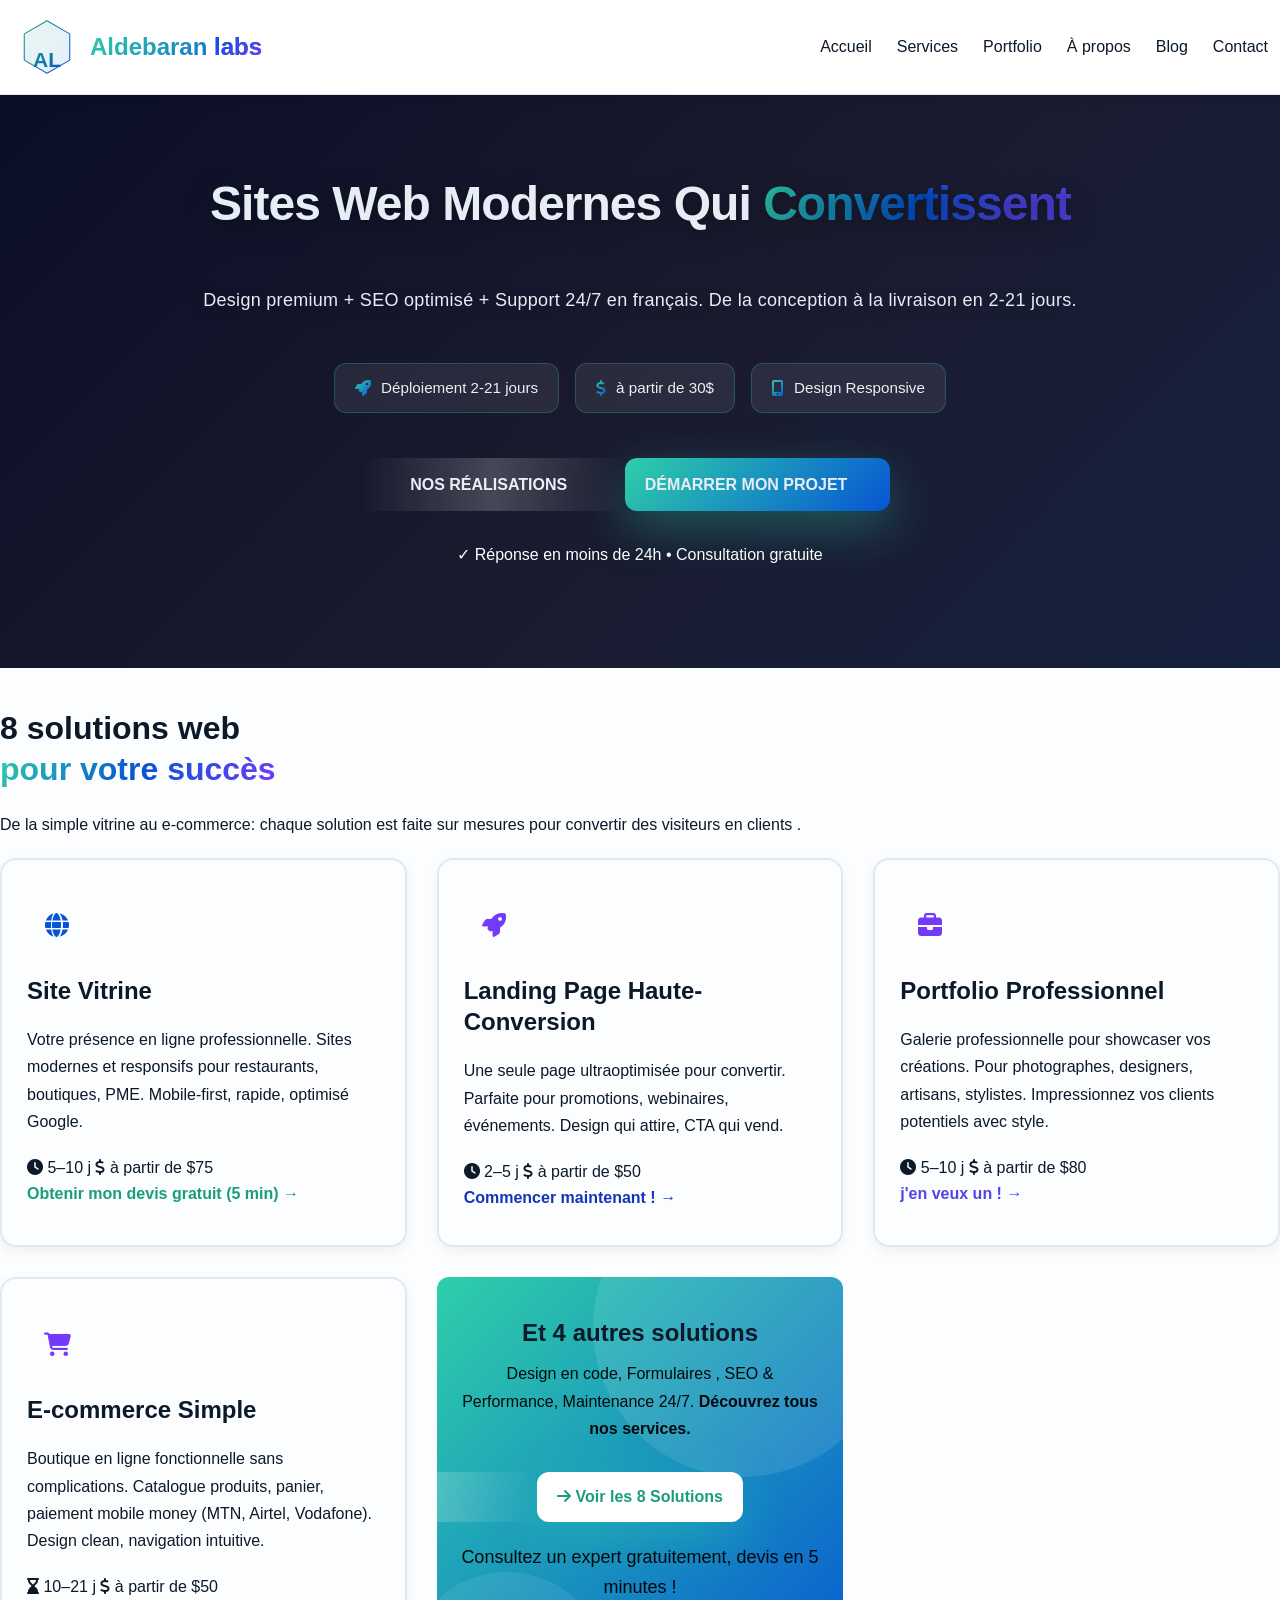
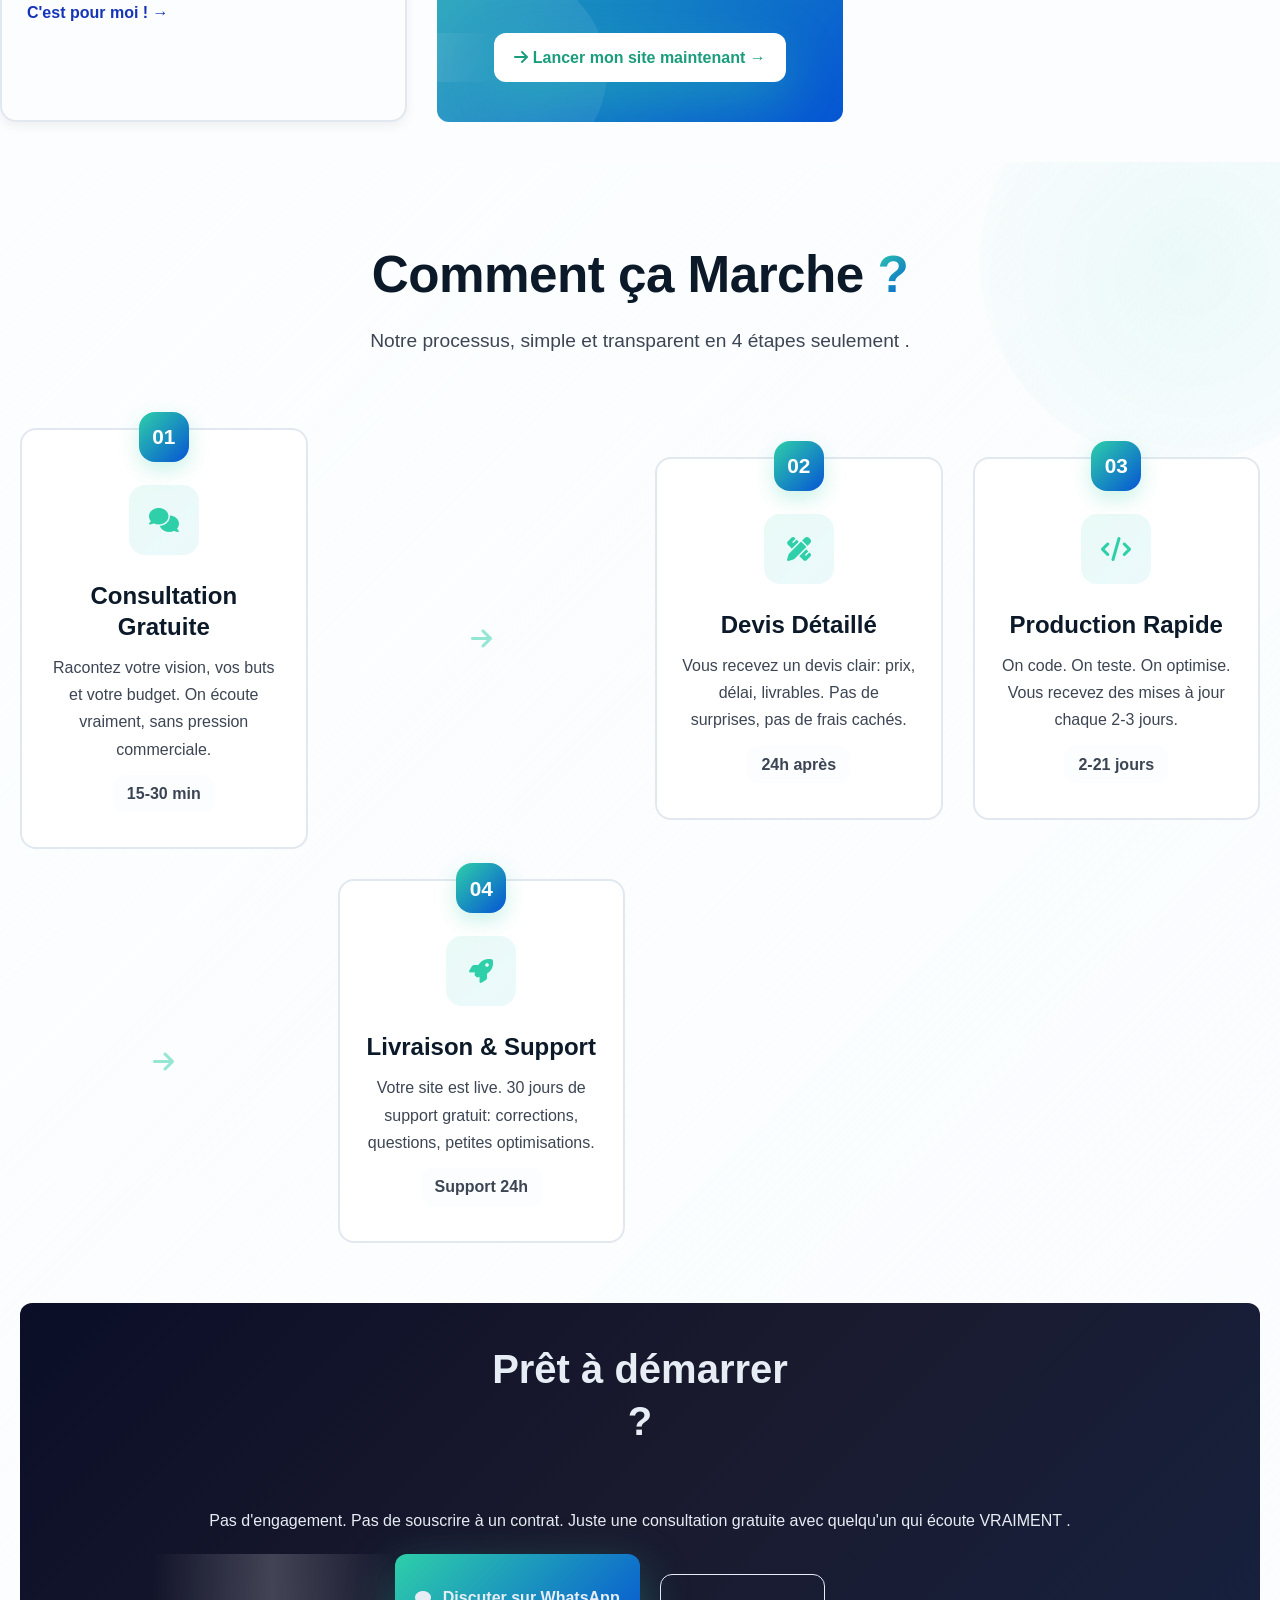
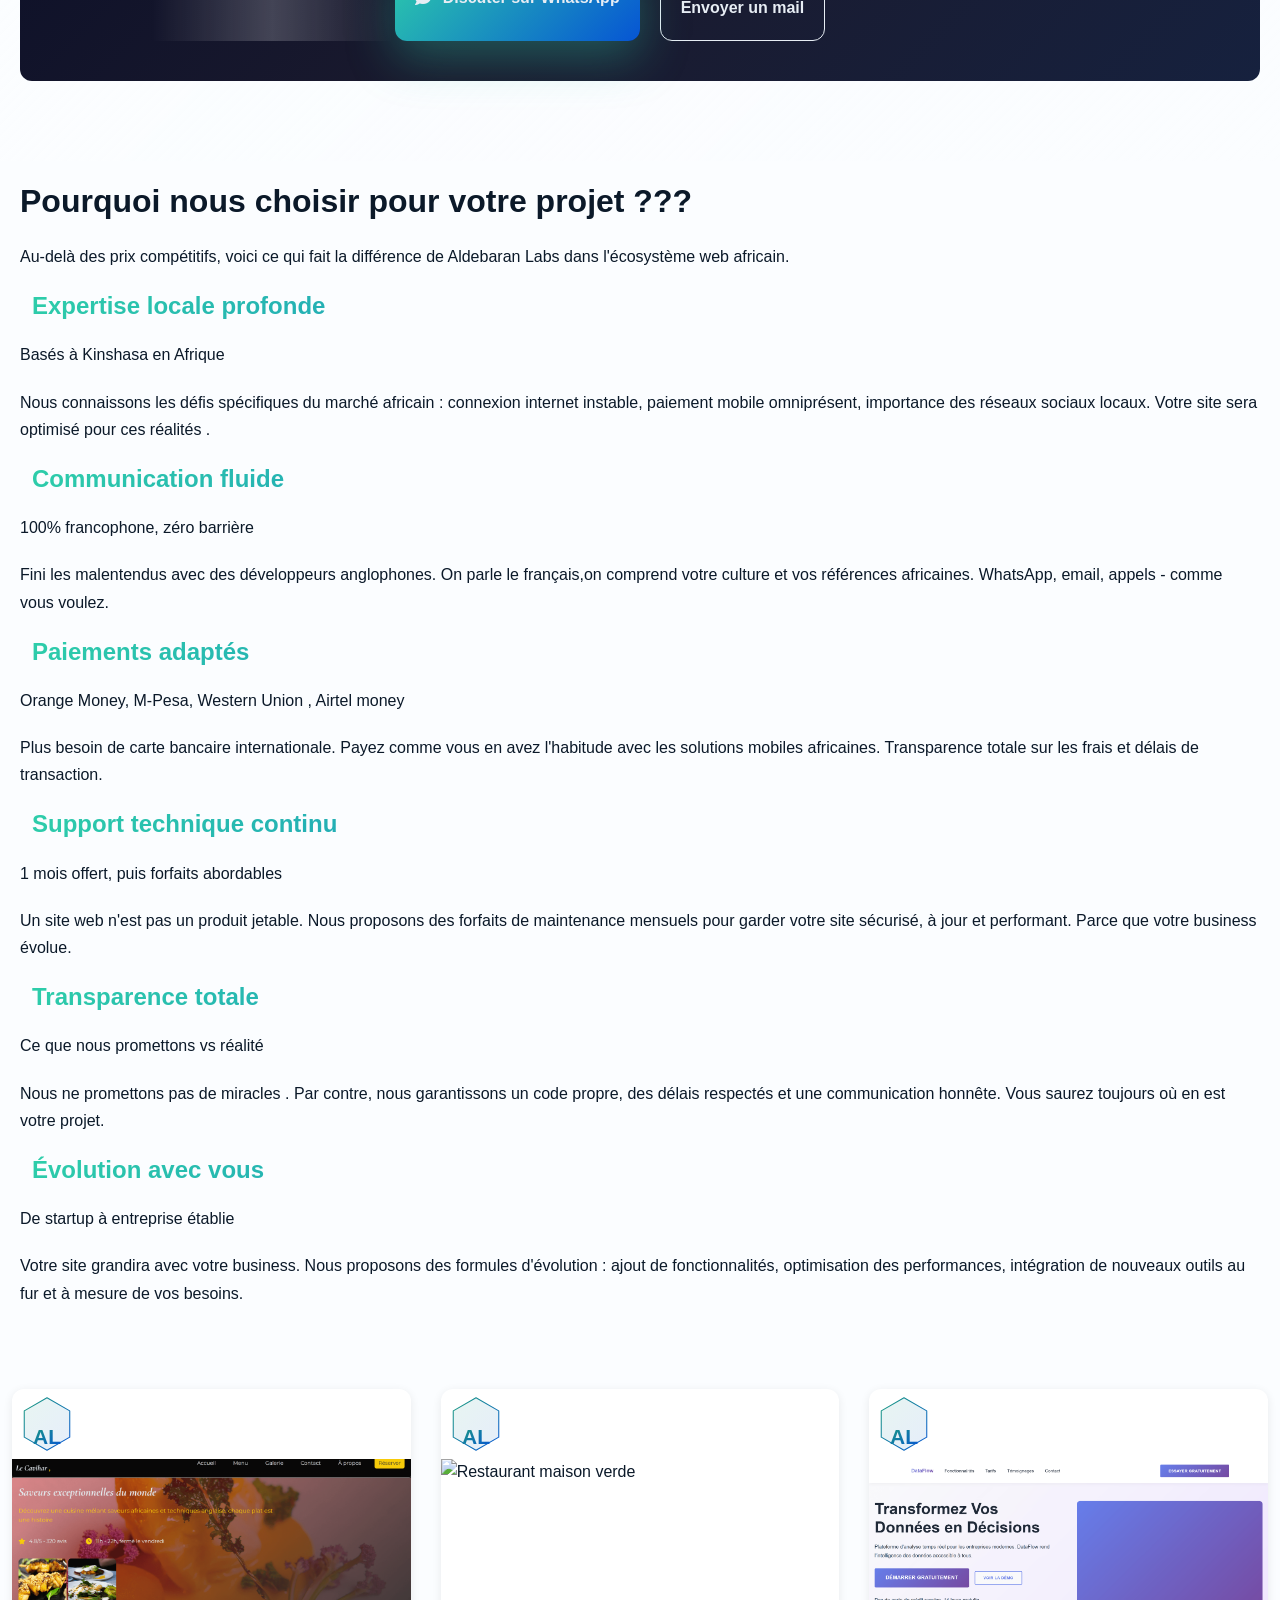
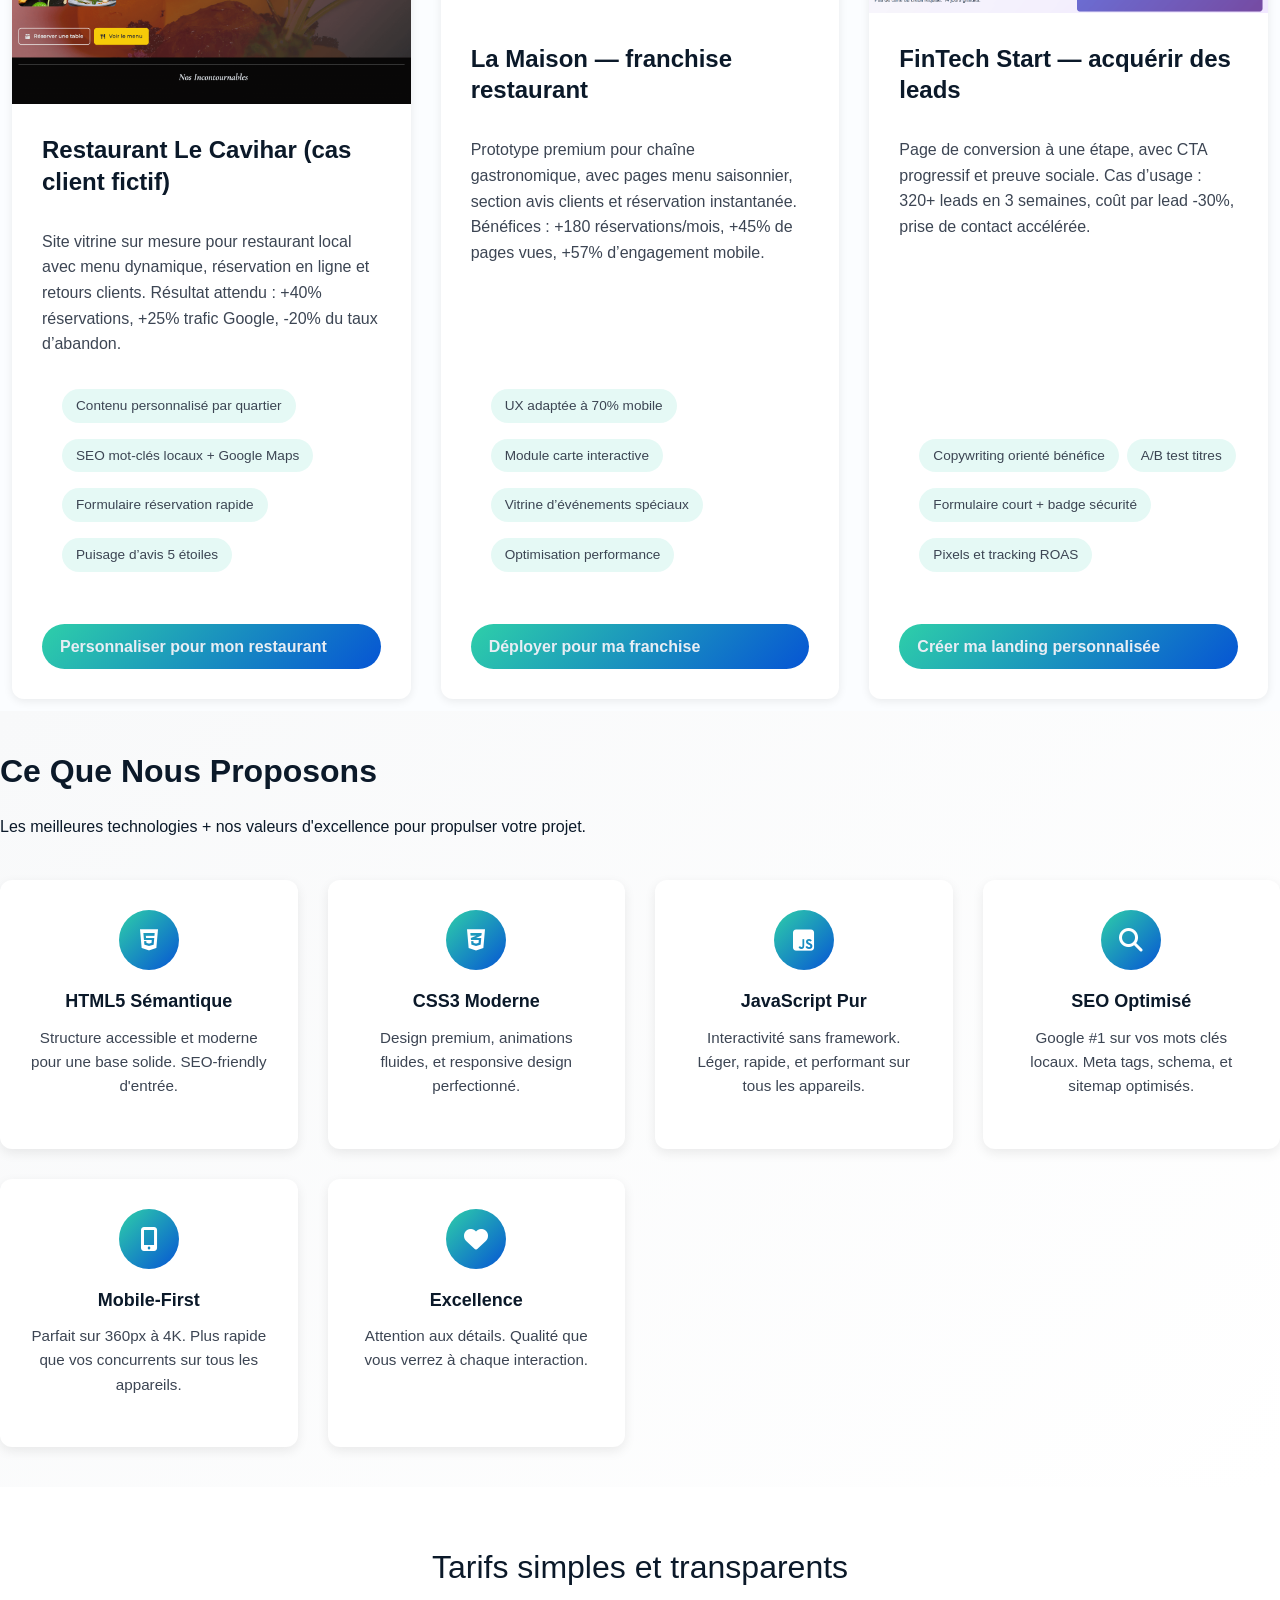
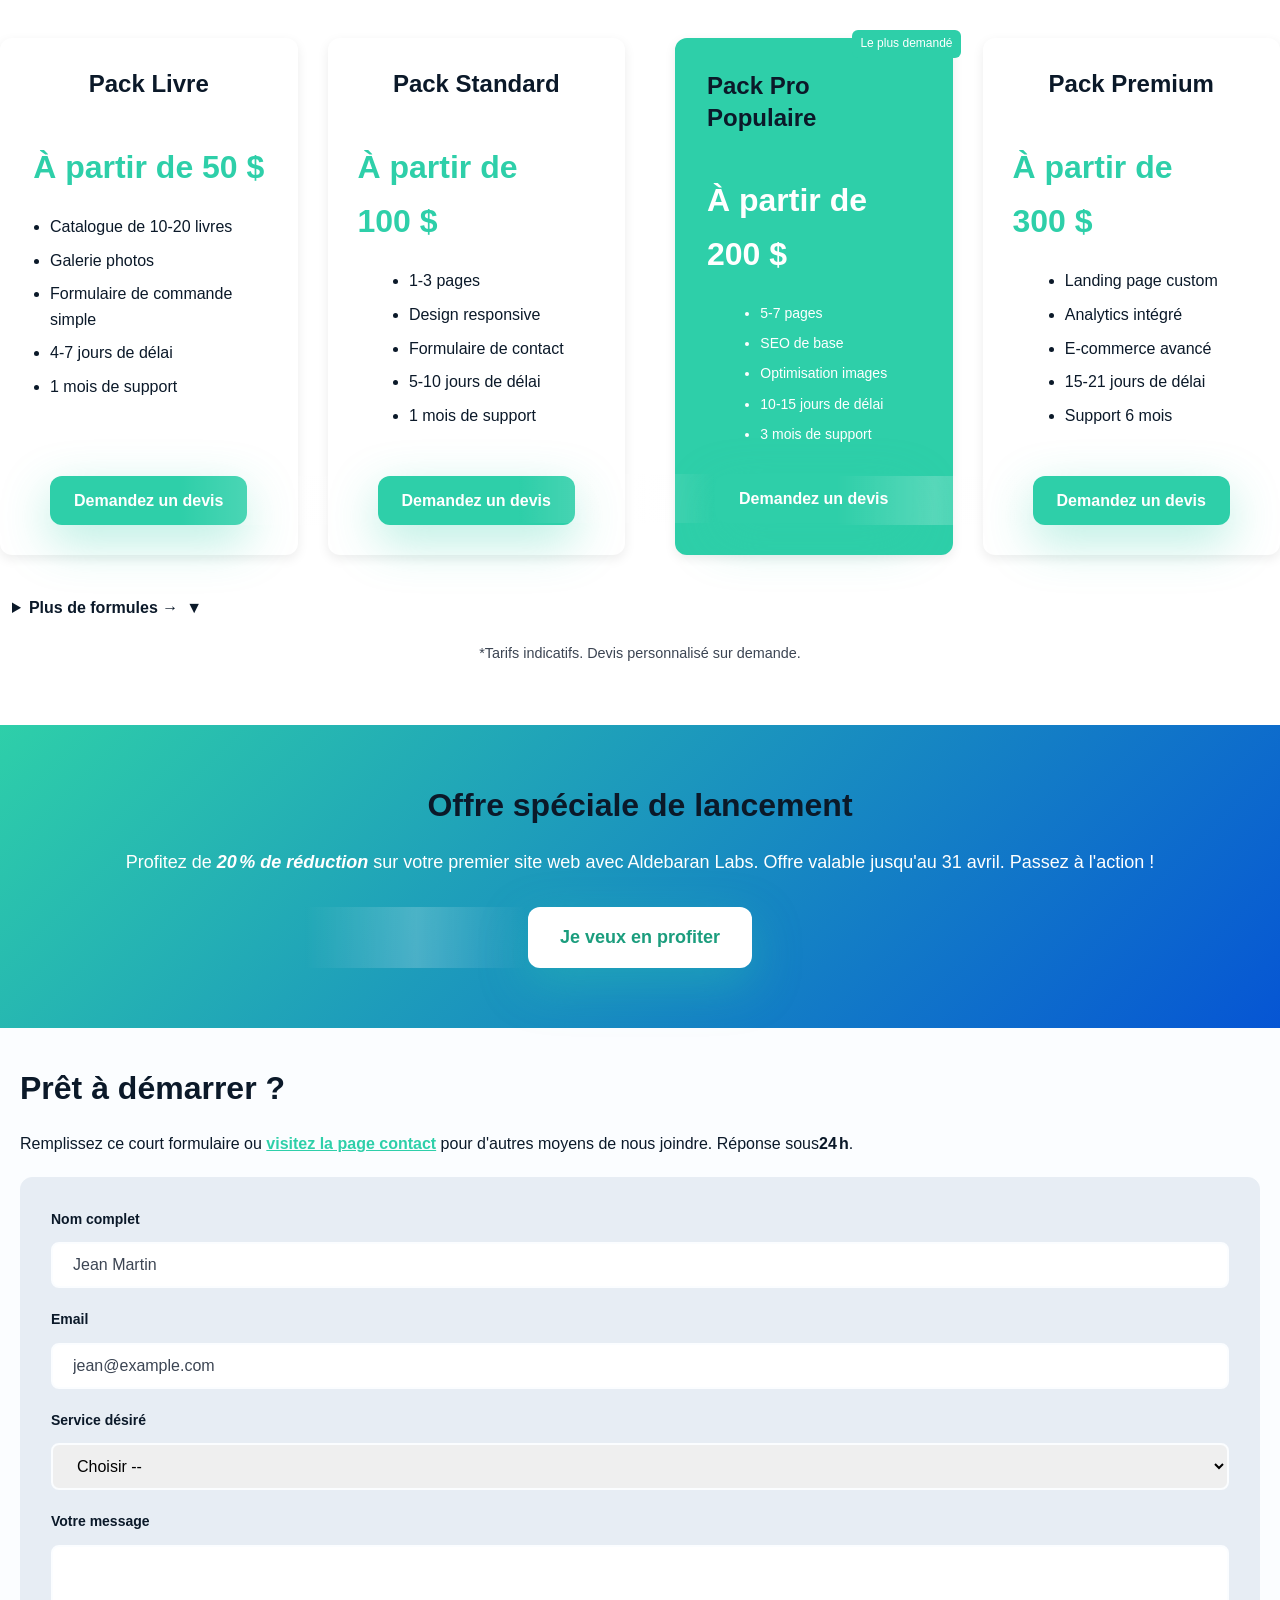
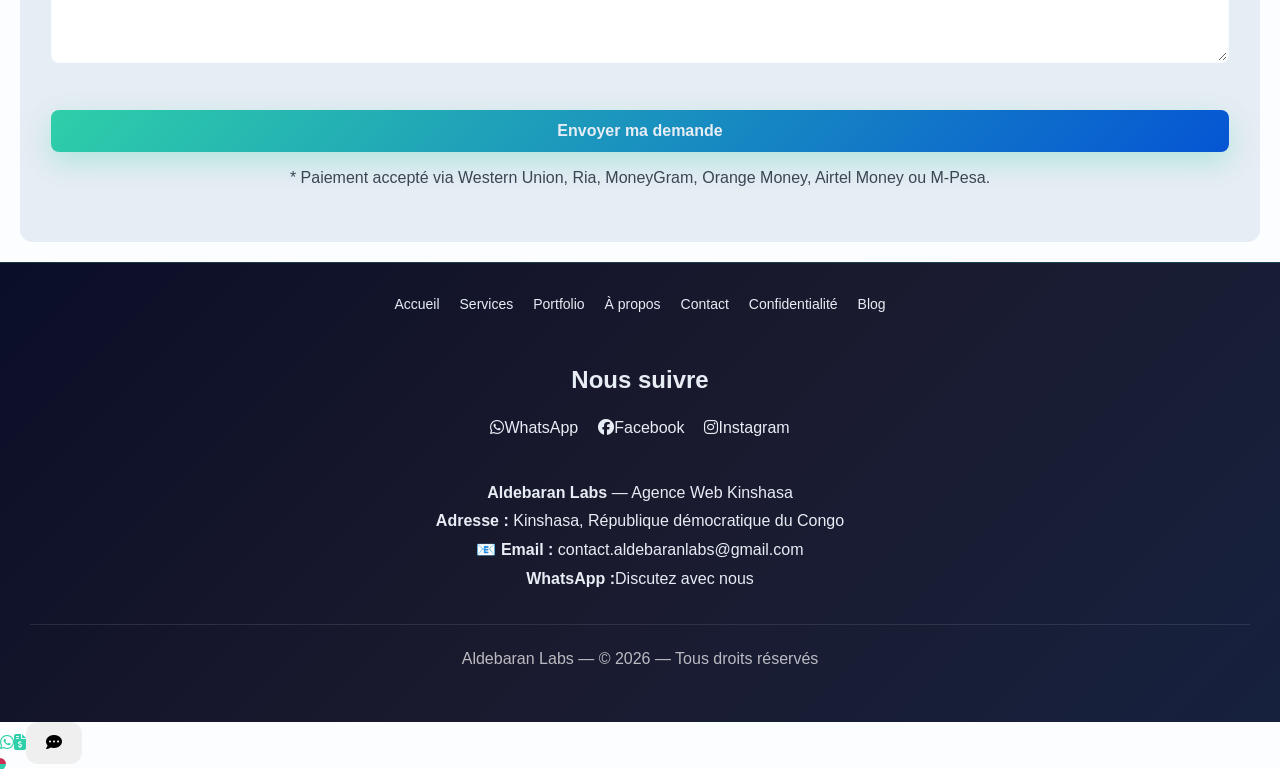
==== commit 0e3dff38: "Update index.html" ====
--- a/index.html
+++ b/index.html
@@ -16,7 +16,7 @@
     <link rel="prefetch" href="https://aldebaranlabs.netlify.app/portfolio.html">
     <link rel="prefetch" href="https://aldebaranlabs.netlify.app/services.html">
     <meta charset="UTF-8"/>
-    <meta name="viewport" content="width= device-width ,initial-scale= 0.7"/>
+    <meta name="viewport" content="width= device-width ,initial-scale= 1"/>
     <link rel="canonical" href="https://aldebaranlabs.netlify.app/">
     <meta content="Création de sites web professionnels pour PME, restaurants et artisans à Kinshasa. À partir de $30, délai 2-21 jours, 30j support gratuit." name="description"/>
     <meta content="freelancer web Kinshasa, création site Kinshasa RDC, e-commerce simple livres, site vitrine restaurant Kinshasa, developer web francophone, landing page, portfolio artiste Kinshasa" name="keywords"/>
